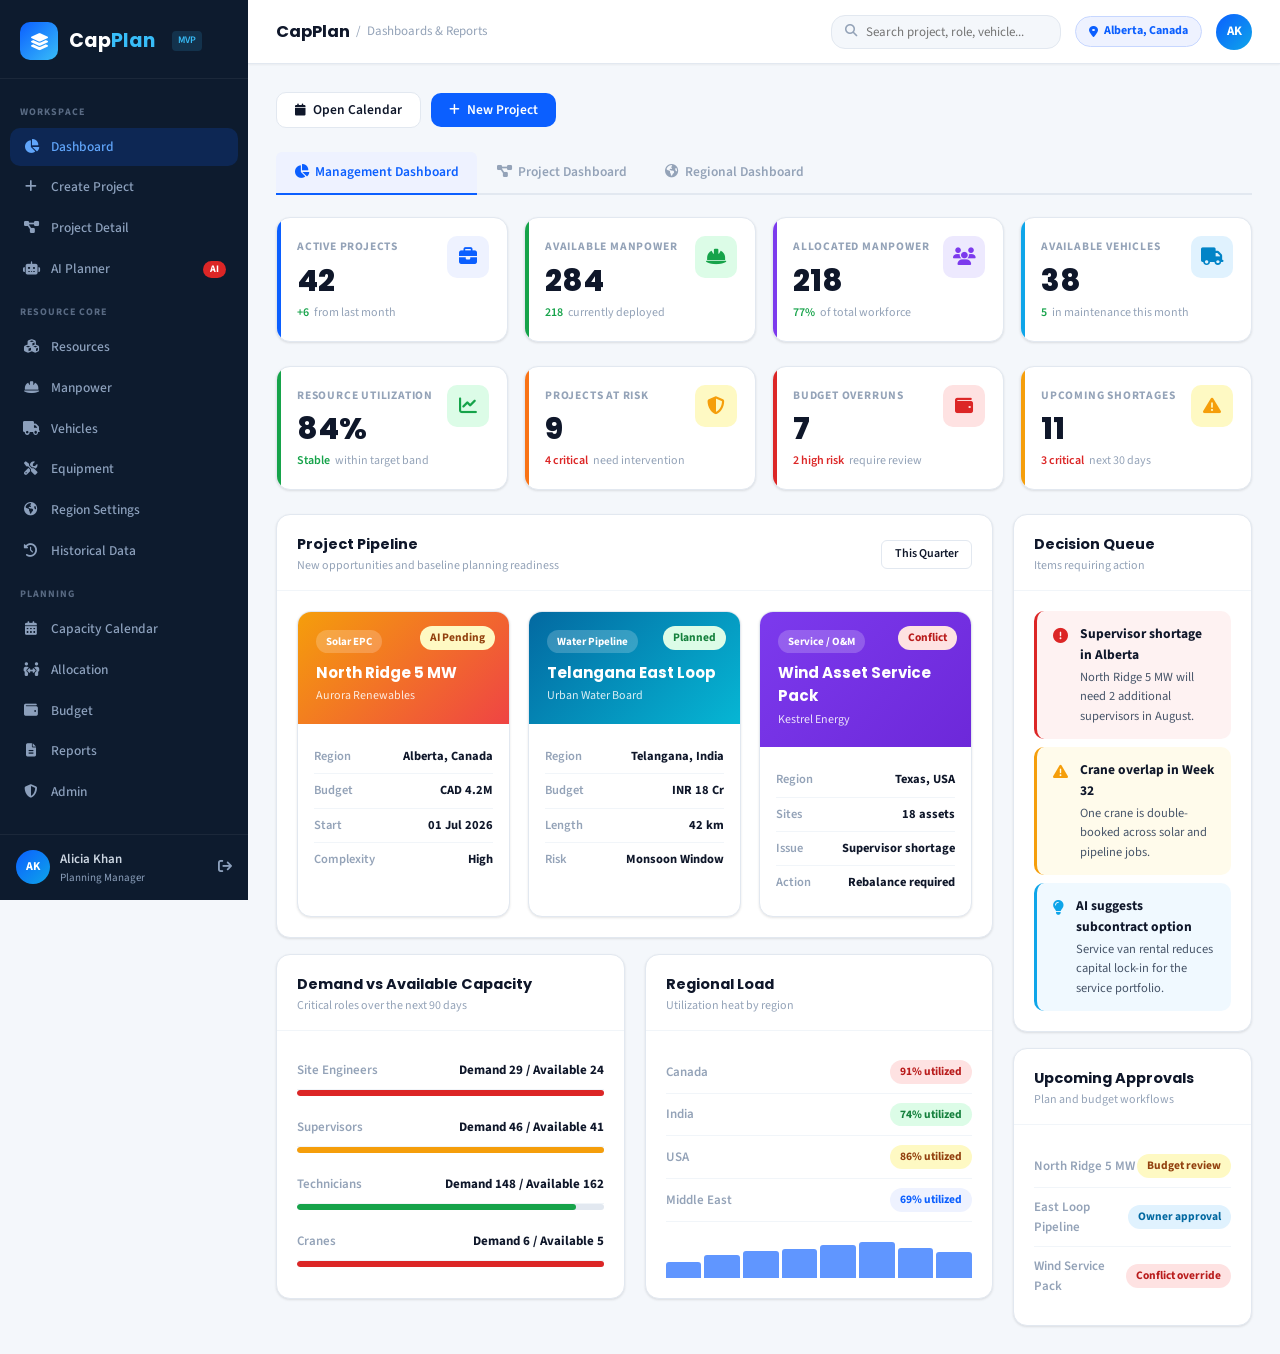
==== app.html @ 841868d7 "Initial commit" ====
<!doctype html>
<html lang="en">
  <head>
    <meta charset="UTF-8" />
    <meta name="viewport" content="width=device-width, initial-scale=1.0" />
    <title>CapPlan Workspace</title>
    <link rel="stylesheet" href="css/styles.css" />
    <link
      rel="stylesheet"
      href="https://cdnjs.cloudflare.com/ajax/libs/font-awesome/6.5.0/css/all.min.css"
    />
  </head>
  <body>
    <div class="app-layout">
      <aside class="sidebar">
        <div class="sidebar-logo">
          <div class="logo-icon"><i class="fa-solid fa-layer-group"></i></div>
          <div>
            <div class="logo-text">Cap<span>Plan</span></div>
          </div>
          <span class="version">MVP</span>
        </div>

        <nav class="sidebar-nav">
          <div class="nav-section-label">Workspace</div>
          <div
            class="nav-item active"
            data-screen="dashboard"
            data-title="CapPlan"
            data-subtitle="Dashboards &amp; Reports"
          >
            <span class="nav-icon"><i class="fa-solid fa-chart-pie"></i></span>
            <span class="nav-label">Dashboard</span>
          </div>
          <div
            class="nav-item"
            data-screen="create-project"
            data-title="Create New Project"
            data-subtitle="Capture scope, region, budget and constraints"
          >
            <span class="nav-icon"><i class="fa-solid fa-plus"></i></span>
            <span class="nav-label">Create Project</span>
          </div>
          <div
            class="nav-item"
            data-screen="project-detail"
            data-title="Project Detail"
            data-subtitle="Plan baseline, phases and project assumptions"
          >
            <span class="nav-icon"
              ><i class="fa-solid fa-diagram-project"></i
            ></span>
            <span class="nav-label">Project Detail</span>
          </div>
          <div
            class="nav-item"
            data-screen="ai-planner"
            data-title="AI Recommendation"
            data-subtitle="Explainable resource recommendation engine"
          >
            <span class="nav-icon"><i class="fa-solid fa-robot"></i></span>
            <span class="nav-label">AI Planner</span>
            <span class="nav-badge">AI</span>
          </div>

          <div class="nav-section-label">Resource Core</div>
          <div
            class="nav-item"
            data-screen="resources"
            data-title="Resource Master"
            data-subtitle="Unified manpower, vehicle and equipment registry"
          >
            <span class="nav-icon"><i class="fa-solid fa-cubes"></i></span>
            <span class="nav-label">Resources</span>
          </div>
          <div
            class="nav-item"
            data-screen="manpower"
            data-title="Manpower Master"
            data-subtitle="Workforce and skill capacity"
          >
            <span class="nav-icon"
              ><i class="fa-solid fa-helmet-safety"></i
            ></span>
            <span class="nav-label">Manpower</span>
          </div>
          <div
            class="nav-item"
            data-screen="vehicles"
            data-title="Vehicle Master"
            data-subtitle="Fleet availability and utilization"
          >
            <span class="nav-icon"><i class="fa-solid fa-truck"></i></span>
            <span class="nav-label">Vehicles</span>
          </div>
          <div
            class="nav-item"
            data-screen="equipment"
            data-title="Equipment Master"
            data-subtitle="Equipment readiness and cost planning"
          >
            <span class="nav-icon"
              ><i class="fa-solid fa-screwdriver-wrench"></i
            ></span>
            <span class="nav-label">Equipment</span>
          </div>
          <div
            class="nav-item"
            data-screen="regions"
            data-title="Region Settings"
            data-subtitle="Country and region productivity rules"
          >
            <span class="nav-icon"
              ><i class="fa-solid fa-earth-americas"></i
            ></span>
            <span class="nav-label">Region Settings</span>
          </div>
          <div
            class="nav-item"
            data-screen="historical"
            data-title="Historical Learning"
            data-subtitle="Import previous project outcomes"
          >
            <span class="nav-icon"
              ><i class="fa-solid fa-clock-rotate-left"></i
            ></span>
            <span class="nav-label">Historical Data</span>
          </div>

          <div class="nav-section-label">Planning</div>
          <div
            class="nav-item"
            data-screen="calendar"
            data-title="Capacity Calendar"
            data-subtitle="6-month allocation and shortage view"
          >
            <span class="nav-icon"
              ><i class="fa-solid fa-calendar-days"></i
            ></span>
            <span class="nav-label">Capacity Calendar</span>
          </div>
          <div
            class="nav-item"
            data-screen="allocation"
            data-title="Resource Allocation"
            data-subtitle="Resolve conflicts and assign actual resources"
          >
            <span class="nav-icon"
              ><i class="fa-solid fa-people-arrows-left-right"></i
            ></span>
            <span class="nav-label">Allocation</span>
          </div>
          <div
            class="nav-item"
            data-screen="budget"
            data-title="Budget Planning"
            data-subtitle="Cost structure and variance analysis"
          >
            <span class="nav-icon"><i class="fa-solid fa-wallet"></i></span>
            <span class="nav-label">Budget</span>
          </div>
          <div
            class="nav-item"
            data-screen="reports"
            data-title="Reports"
            data-subtitle="Exports for management and project teams"
          >
            <span class="nav-icon"><i class="fa-solid fa-file-lines"></i></span>
            <span class="nav-label">Reports</span>
          </div>
          <div
            class="nav-item"
            data-screen="admin"
            data-title="Admin Settings"
            data-subtitle="Roles, permissions and workflow policy"
          >
            <span class="nav-icon"
              ><i class="fa-solid fa-shield-halved"></i
            ></span>
            <span class="nav-label">Admin</span>
          </div>
        </nav>

        <div class="sidebar-user">
          <div class="su-avatar">AK</div>
          <div>
            <div class="su-name">Alicia Khan</div>
            <div class="su-role">Planning Manager</div>
          </div>
          <a class="su-logout" href="index.html" title="Back to login"
            ><i class="fa-solid fa-arrow-right-from-bracket"></i
          ></a>
        </div>
      </aside>

      <main class="main-content">
        <header class="topbar">
          <div class="topbar-breadcrumb">
            <span class="page-title" id="page-title">CapPlan</span>
            <span class="breadcrumb-sep" id="breadcrumb-sep">/</span>
            <span class="breadcrumb-sub" id="page-subtitle"
              >Dashboards &amp; Reports</span
            >
          </div>
          <div class="topbar-search">
            <i class="fa-solid fa-magnifying-glass"></i>
            <input type="text" placeholder="Search project, role, vehicle..." />
          </div>
          <div class="region-pill">
            <i class="fa-solid fa-location-dot"></i> Alberta, Canada
          </div>
          <div class="topbar-actions">
            <div class="topbar-avatar">AK</div>
          </div>
        </header>

        <div class="page-content">
          <section class="screen active" id="dashboard">
            <div class="page-header" style="padding-bottom: 0">
              <div class="page-header-actions">
                <button class="btn btn-outline" data-goto="calendar">
                  <i class="fa-solid fa-calendar"></i> Open Calendar
                </button>
                <button class="btn btn-primary" data-goto="create-project">
                  <i class="fa-solid fa-plus"></i> New Project
                </button>
              </div>
            </div>

            <div data-tab-group="dash">
              <div class="tabs">
                <div class="tab active" data-tab="mgmt">
                  <i class="fa-solid fa-chart-pie" style="margin-right: 6px"></i
                  >Management Dashboard
                </div>
                <div class="tab" data-tab="project">
                  <i
                    class="fa-solid fa-diagram-project"
                    style="margin-right: 6px"
                  ></i
                  >Project Dashboard
                </div>
                <div class="tab" data-tab="regional">
                  <i
                    class="fa-solid fa-earth-americas"
                    style="margin-right: 6px"
                  ></i
                  >Regional Dashboard
                </div>
              </div>

              <!-- ===== TAB: MANAGEMENT DASHBOARD ===== -->
              <div class="tab-panel active" id="dash-mgmt">
                <!-- Row 1: 4 KPIs -->
                <div
                  class="kpi-grid"
                  style="grid-template-columns: repeat(4, 1fr)"
                >
                  <div class="kpi-card">
                    <div
                      class="kpi-accent"
                      style="background: var(--primary)"
                    ></div>
                    <div class="kpi-label">Active Projects</div>
                    <div class="kpi-value">42</div>
                    <div class="kpi-sub">
                      <span class="trend-up">+6</span> from last month
                    </div>
                    <div class="kpi-icon blue">
                      <i class="fa-solid fa-briefcase"></i>
                    </div>
                  </div>
                  <div class="kpi-card">
                    <div
                      class="kpi-accent"
                      style="background: var(--success)"
                    ></div>
                    <div class="kpi-label">Available Manpower</div>
                    <div class="kpi-value">284</div>
                    <div class="kpi-sub">
                      <span class="trend-up">218</span> currently deployed
                    </div>
                    <div class="kpi-icon green">
                      <i class="fa-solid fa-helmet-safety"></i>
                    </div>
                  </div>
                  <div class="kpi-card">
                    <div
                      class="kpi-accent"
                      style="background: var(--purple)"
                    ></div>
                    <div class="kpi-label">Allocated Manpower</div>
                    <div class="kpi-value">218</div>
                    <div class="kpi-sub">
                      <span class="trend-up">77%</span> of total workforce
                    </div>
                    <div class="kpi-icon" style="background: #ede9fe">
                      <i
                        class="fa-solid fa-users"
                        style="color: var(--purple)"
                      ></i>
                    </div>
                  </div>
                  <div class="kpi-card">
                    <div class="kpi-accent" style="background: #0ea5e9"></div>
                    <div class="kpi-label">Available Vehicles</div>
                    <div class="kpi-value">38</div>
                    <div class="kpi-sub">
                      <span class="trend-up">5</span> in maintenance this month
                    </div>
                    <div class="kpi-icon" style="background: #e0f2fe">
                      <i class="fa-solid fa-truck" style="color: #0284c7"></i>
                    </div>
                  </div>
                </div>
                <!-- Row 2: 4 KPIs -->
                <div
                  class="kpi-grid"
                  style="
                    grid-template-columns: repeat(4, 1fr);
                    margin-top: 14px;
                  "
                >
                  <div class="kpi-card">
                    <div
                      class="kpi-accent"
                      style="background: var(--success)"
                    ></div>
                    <div class="kpi-label">Resource Utilization</div>
                    <div class="kpi-value">84%</div>
                    <div class="kpi-sub">
                      <span class="trend-up">Stable</span> within target band
                    </div>
                    <div class="kpi-icon green">
                      <i class="fa-solid fa-chart-line"></i>
                    </div>
                  </div>
                  <div class="kpi-card">
                    <div class="kpi-accent" style="background: #f97316"></div>
                    <div class="kpi-label">Projects at Risk</div>
                    <div class="kpi-value">9</div>
                    <div class="kpi-sub">
                      <span class="trend-down">4 critical</span> need
                      intervention
                    </div>
                    <div class="kpi-icon orange">
                      <i class="fa-solid fa-shield-halved"></i>
                    </div>
                  </div>
                  <div class="kpi-card">
                    <div
                      class="kpi-accent"
                      style="background: var(--danger)"
                    ></div>
                    <div class="kpi-label">Budget Overruns</div>
                    <div class="kpi-value">7</div>
                    <div class="kpi-sub">
                      <span class="trend-down">2 high risk</span> require review
                    </div>
                    <div class="kpi-icon red">
                      <i class="fa-solid fa-wallet"></i>
                    </div>
                  </div>
                  <div class="kpi-card">
                    <div
                      class="kpi-accent"
                      style="background: var(--warning)"
                    ></div>
                    <div class="kpi-label">Upcoming Shortages</div>
                    <div class="kpi-value">11</div>
                    <div class="kpi-sub">
                      <span class="trend-down">3 critical</span> next 30 days
                    </div>
                    <div class="kpi-icon orange">
                      <i class="fa-solid fa-triangle-exclamation"></i>
                    </div>
                  </div>
                </div>

                <div class="grid-3-1">
                  <div class="flex flex-col gap-16">
                    <div class="card">
                      <div class="card-header">
                        <div>
                          <div class="card-title">Project Pipeline</div>
                          <div class="card-subtitle">
                            New opportunities and baseline planning readiness
                          </div>
                        </div>
                        <button class="btn btn-sm btn-outline">
                          This Quarter
                        </button>
                      </div>
                      <div class="card-body">
                        <div class="project-grid">
                          <div class="project-card" data-goto="project-detail">
                            <div class="pc-header solar">
                              <span class="pc-type-badge">Solar EPC</span>
                              <span class="pc-status badge badge-warning"
                                >AI Pending</span
                              >
                              <h3>North Ridge 5 MW</h3>
                              <div class="pc-client">Aurora Renewables</div>
                            </div>
                            <div class="pc-body">
                              <div class="pc-meta-row">
                                <span class="label">Region</span
                                ><span class="value">Alberta, Canada</span>
                              </div>
                              <div class="pc-meta-row">
                                <span class="label">Budget</span
                                ><span class="value">CAD 4.2M</span>
                              </div>
                              <div class="pc-meta-row">
                                <span class="label">Start</span
                                ><span class="value">01 Jul 2026</span>
                              </div>
                              <div class="pc-meta-row">
                                <span class="label">Complexity</span
                                ><span class="value">High</span>
                              </div>
                            </div>
                          </div>

                          <div class="project-card" data-goto="project-detail">
                            <div class="pc-header water">
                              <span class="pc-type-badge">Water Pipeline</span>
                              <span class="pc-status badge badge-success"
                                >Planned</span
                              >
                              <h3>Telangana East Loop</h3>
                              <div class="pc-client">Urban Water Board</div>
                            </div>
                            <div class="pc-body">
                              <div class="pc-meta-row">
                                <span class="label">Region</span
                                ><span class="value">Telangana, India</span>
                              </div>
                              <div class="pc-meta-row">
                                <span class="label">Budget</span
                                ><span class="value">INR 18 Cr</span>
                              </div>
                              <div class="pc-meta-row">
                                <span class="label">Length</span
                                ><span class="value">42 km</span>
                              </div>
                              <div class="pc-meta-row">
                                <span class="label">Risk</span
                                ><span class="value">Monsoon Window</span>
                              </div>
                            </div>
                          </div>

                          <div class="project-card" data-goto="project-detail">
                            <div class="pc-header maintenance">
                              <span class="pc-type-badge">Service / O&M</span>
                              <span class="pc-status badge badge-danger"
                                >Conflict</span
                              >
                              <h3>Wind Asset Service Pack</h3>
                              <div class="pc-client">Kestrel Energy</div>
                            </div>
                            <div class="pc-body">
                              <div class="pc-meta-row">
                                <span class="label">Region</span
                                ><span class="value">Texas, USA</span>
                              </div>
                              <div class="pc-meta-row">
                                <span class="label">Sites</span
                                ><span class="value">18 assets</span>
                              </div>
                              <div class="pc-meta-row">
                                <span class="label">Issue</span
                                ><span class="value">Supervisor shortage</span>
                              </div>
                              <div class="pc-meta-row">
                                <span class="label">Action</span
                                ><span class="value">Rebalance required</span>
                              </div>
                            </div>
                          </div>
                        </div>
                      </div>
                    </div>

                    <div class="grid-2">
                      <div class="card">
                        <div class="card-header">
                          <div>
                            <div class="card-title">
                              Demand vs Available Capacity
                            </div>
                            <div class="card-subtitle">
                              Critical roles over the next 90 days
                            </div>
                          </div>
                        </div>
                        <div class="card-body">
                          <div class="stat-row">
                            <span class="s-label">Site Engineers</span
                            ><span class="s-val">Demand 29 / Available 24</span>
                          </div>
                          <div class="progress-bar">
                            <div
                              class="progress-fill red"
                              style="width: 121%"
                            ></div>
                          </div>
                          <div class="stat-row mt-12">
                            <span class="s-label">Supervisors</span
                            ><span class="s-val">Demand 46 / Available 41</span>
                          </div>
                          <div class="progress-bar">
                            <div
                              class="progress-fill orange"
                              style="width: 112%"
                            ></div>
                          </div>
                          <div class="stat-row mt-12">
                            <span class="s-label">Technicians</span
                            ><span class="s-val"
                              >Demand 148 / Available 162</span
                            >
                          </div>
                          <div class="progress-bar">
                            <div
                              class="progress-fill green"
                              style="width: 91%"
                            ></div>
                          </div>
                          <div class="stat-row mt-12">
                            <span class="s-label">Cranes</span
                            ><span class="s-val">Demand 6 / Available 5</span>
                          </div>
                          <div class="progress-bar">
                            <div
                              class="progress-fill red"
                              style="width: 120%"
                            ></div>
                          </div>
                        </div>
                      </div>

                      <div class="card">
                        <div class="card-header">
                          <div>
                            <div class="card-title">Regional Load</div>
                            <div class="card-subtitle">
                              Utilization heat by region
                            </div>
                          </div>
                        </div>
                        <div class="card-body">
                          <div class="stat-row">
                            <span class="s-label">Canada</span
                            ><span class="badge badge-danger"
                              >91% utilized</span
                            >
                          </div>
                          <div class="stat-row">
                            <span class="s-label">India</span
                            ><span class="badge badge-success"
                              >74% utilized</span
                            >
                          </div>
                          <div class="stat-row">
                            <span class="s-label">USA</span
                            ><span class="badge badge-warning"
                              >86% utilized</span
                            >
                          </div>
                          <div class="stat-row">
                            <span class="s-label">Middle East</span
                            ><span class="badge badge-primary"
                              >69% utilized</span
                            >
                          </div>
                          <div class="mt-16">
                            <div class="mini-bar-chart">
                              <div class="mini-bar" style="height: 40%"></div>
                              <div class="mini-bar" style="height: 58%"></div>
                              <div class="mini-bar" style="height: 68%"></div>
                              <div class="mini-bar" style="height: 72%"></div>
                              <div class="mini-bar" style="height: 83%"></div>
                              <div class="mini-bar" style="height: 91%"></div>
                              <div class="mini-bar" style="height: 76%"></div>
                              <div class="mini-bar" style="height: 66%"></div>
                            </div>
                          </div>
                        </div>
                      </div>
                    </div>
                  </div>

                  <div class="flex flex-col gap-16">
                    <div class="card">
                      <div class="card-header">
                        <div>
                          <div class="card-title">Decision Queue</div>
                          <div class="card-subtitle">
                            Items requiring action
                          </div>
                        </div>
                      </div>
                      <div class="card-body alert-list">
                        <div class="alert alert-danger">
                          <div class="alert-icon">
                            <i class="fa-solid fa-circle-exclamation"></i>
                          </div>
                          <div class="alert-content">
                            <strong>Supervisor shortage in Alberta</strong>
                            <p>
                              North Ridge 5 MW will need 2 additional
                              supervisors in August.
                            </p>
                          </div>
                        </div>
                        <div class="alert alert-warning">
                          <div class="alert-icon">
                            <i class="fa-solid fa-triangle-exclamation"></i>
                          </div>
                          <div class="alert-content">
                            <strong>Crane overlap in Week 32</strong>
                            <p>
                              One crane is double-booked across solar and
                              pipeline jobs.
                            </p>
                          </div>
                        </div>
                        <div class="alert alert-info">
                          <div class="alert-icon">
                            <i class="fa-solid fa-lightbulb"></i>
                          </div>
                          <div class="alert-content">
                            <strong>AI suggests subcontract option</strong>
                            <p>
                              Service van rental reduces capital lock-in for the
                              service portfolio.
                            </p>
                          </div>
                        </div>
                      </div>
                    </div>

                    <div class="card">
                      <div class="card-header">
                        <div>
                          <div class="card-title">Upcoming Approvals</div>
                          <div class="card-subtitle">
                            Plan and budget workflows
                          </div>
                        </div>
                      </div>
                      <div class="card-body">
                        <div class="stat-row">
                          <span class="s-label">North Ridge 5 MW</span
                          ><span class="badge badge-warning"
                            >Budget review</span
                          >
                        </div>
                        <div class="stat-row">
                          <span class="s-label">East Loop Pipeline</span
                          ><span class="badge badge-info">Owner approval</span>
                        </div>
                        <div class="stat-row">
                          <span class="s-label">Wind Service Pack</span
                          ><span class="badge badge-danger"
                            >Conflict override</span
                          >
                        </div>
                      </div>
                    </div>
                  </div>
                </div>
              </div>
              <!-- end tab-panel mgmt -->

              <!-- ===== TAB: PROJECT DASHBOARD ===== -->
              <div class="tab-panel" id="dash-project">
                <div
                  style="
                    display: flex;
                    gap: 10px;
                    margin-bottom: 16px;
                    align-items: center;
                    flex-wrap: wrap;
                  "
                >
                  <span
                    style="
                      font-size: 13px;
                      font-weight: 600;
                      color: var(--text-secondary);
                    "
                    >Project:</span
                  >
                  <select
                    class="form-control"
                    style="width: 240px; font-size: 13px"
                  >
                    <option selected>
                      North Ridge 5MW — Aurora Renewables
                    </option>
                    <option>Telangana East Loop — Urban Water Board</option>
                    <option>Wind Service Pack — Kestrel Energy</option>
                    <option>Solar Grid TX — Solaris Corp</option>
                  </select>
                  <span class="badge badge-warning" style="margin-left: 4px"
                    >AI Pending</span
                  >
                  <button
                    class="btn btn-outline"
                    style="font-size: 12px; margin-left: auto"
                    data-goto="ai-planner"
                  >
                    <i class="fa-solid fa-robot"></i> Run AI Plan
                  </button>
                  <button
                    class="btn btn-primary"
                    style="font-size: 12px"
                    data-goto="allocation"
                  >
                    <i class="fa-solid fa-people-arrows-left-right"></i> Open
                    Allocation
                  </button>
                </div>

                <!-- Project KPIs -->
                <div
                  class="kpi-grid"
                  style="
                    grid-template-columns: repeat(4, 1fr);
                    margin-bottom: 16px;
                  "
                >
                  <div class="kpi-card">
                    <div
                      class="kpi-accent"
                      style="background: var(--primary)"
                    ></div>
                    <div class="kpi-label">Project Budget</div>
                    <div class="kpi-value">CAD 4.2M</div>
                    <div class="kpi-sub">
                      <span class="trend-up">Approved</span> baseline
                    </div>
                    <div class="kpi-icon blue">
                      <i class="fa-solid fa-coins"></i>
                    </div>
                  </div>
                  <div class="kpi-card">
                    <div
                      class="kpi-accent"
                      style="background: var(--warning)"
                    ></div>
                    <div class="kpi-label">Est. Resource Cost</div>
                    <div class="kpi-value">CAD 1.48M</div>
                    <div class="kpi-sub">
                      <span class="trend-down">35%</span> of budget used
                    </div>
                    <div class="kpi-icon orange">
                      <i class="fa-solid fa-chart-bar"></i>
                    </div>
                  </div>
                  <div class="kpi-card">
                    <div
                      class="kpi-accent"
                      style="background: var(--success)"
                    ></div>
                    <div class="kpi-label">Timeline Progress</div>
                    <div class="kpi-value">0%</div>
                    <div class="kpi-sub">
                      Start: <span class="trend-up">Jul 1, 2026</span>
                    </div>
                    <div class="kpi-icon green">
                      <i class="fa-solid fa-calendar-check"></i>
                    </div>
                  </div>
                  <div class="kpi-card">
                    <div
                      class="kpi-accent"
                      style="background: var(--danger)"
                    ></div>
                    <div class="kpi-label">Active Risks</div>
                    <div class="kpi-value">6</div>
                    <div class="kpi-sub">
                      <span class="trend-down">3 critical</span> unresolved
                    </div>
                    <div class="kpi-icon red">
                      <i class="fa-solid fa-shield-halved"></i>
                    </div>
                  </div>
                </div>

                <div class="grid-3-1">
                  <div class="flex flex-col gap-16">
                    <!-- Budget vs Estimated Cost -->
                    <div class="card">
                      <div class="card-header">
                        <div>
                          <div class="card-title">Budget vs Estimated Cost</div>
                          <div class="card-subtitle">
                            Breakdown by cost category
                          </div>
                        </div>
                      </div>
                      <div class="card-body">
                        <div class="table-wrapper" style="margin: 0">
                          <table>
                            <thead>
                              <tr>
                                <th>Category</th>
                                <th>Budgeted</th>
                                <th>Estimated</th>
                                <th>Variance</th>
                                <th>Status</th>
                              </tr>
                            </thead>
                            <tbody>
                              <tr>
                                <td>Manpower</td>
                                <td>CAD 1.20M</td>
                                <td>CAD 1.10M</td>
                                <td
                                  style="
                                    color: var(--success);
                                    font-weight: 700;
                                  "
                                >
                                  −CAD 0.10M
                                </td>
                                <td>
                                  <span class="badge badge-success">Under</span>
                                </td>
                              </tr>
                              <tr>
                                <td>Vehicles</td>
                                <td>CAD 0.30M</td>
                                <td>CAD 0.22M</td>
                                <td
                                  style="
                                    color: var(--success);
                                    font-weight: 700;
                                  "
                                >
                                  −CAD 0.08M
                                </td>
                                <td>
                                  <span class="badge badge-success">Under</span>
                                </td>
                              </tr>
                              <tr>
                                <td>Equipment</td>
                                <td>CAD 0.40M</td>
                                <td>CAD 0.16M</td>
                                <td
                                  style="
                                    color: var(--success);
                                    font-weight: 700;
                                  "
                                >
                                  −CAD 0.24M
                                </td>
                                <td>
                                  <span class="badge badge-success">Under</span>
                                </td>
                              </tr>
                              <tr style="background: #fffbeb">
                                <td>Subcontract</td>
                                <td>CAD 0.20M</td>
                                <td>CAD 0.28M</td>
                                <td
                                  style="
                                    color: var(--warning);
                                    font-weight: 700;
                                  "
                                >
                                  +CAD 0.08M
                                </td>
                                <td>
                                  <span class="badge badge-warning">Over</span>
                                </td>
                              </tr>
                              <tr>
                                <td><strong>Total</strong></td>
                                <td><strong>CAD 2.10M</strong></td>
                                <td><strong>CAD 1.76M</strong></td>
                                <td
                                  style="
                                    color: var(--success);
                                    font-weight: 700;
                                  "
                                >
                                  <strong>−CAD 0.34M</strong>
                                </td>
                                <td>
                                  <span class="badge badge-success"
                                    >On Track</span
                                  >
                                </td>
                              </tr>
                            </tbody>
                          </table>
                        </div>
                      </div>
                    </div>

                    <!-- Phase-wise Manpower -->
                    <div class="card">
                      <div class="card-header">
                        <div>
                          <div class="card-title">Phase-wise Manpower Plan</div>
                          <div class="card-subtitle">
                            Headcount required per project phase
                          </div>
                        </div>
                      </div>
                      <div class="card-body">
                        <div class="table-wrapper" style="margin: 0">
                          <table>
                            <thead>
                              <tr>
                                <th>Phase</th>
                                <th>Duration</th>
                                <th>Headcount</th>
                                <th>Key Roles</th>
                                <th>Status</th>
                              </tr>
                            </thead>
                            <tbody>
                              <tr>
                                <td><strong>Foundation</strong></td>
                                <td>Jul 2026</td>
                                <td>8</td>
                                <td>
                                  Engineers ×2, Technicians ×4, Safety ×1, SV ×1
                                </td>
                                <td>
                                  <span class="badge badge-warning"
                                    >Skill Gap</span
                                  >
                                </td>
                              </tr>
                              <tr>
                                <td><strong>Structure</strong></td>
                                <td>Aug–Sep 2026</td>
                                <td>14</td>
                                <td>
                                  Engineers ×2, Supervisor ×4, Technicians ×6,
                                  Crane ×2
                                </td>
                                <td>
                                  <span class="badge badge-warning"
                                    >Partial</span
                                  >
                                </td>
                              </tr>
                              <tr>
                                <td><strong>Electrical</strong></td>
                                <td>Sep–Nov 2026</td>
                                <td>12</td>
                                <td>
                                  Electrical Eng ×3, Technicians ×7, QA ×2
                                </td>
                                <td>
                                  <span class="badge badge-success">Ready</span>
                                </td>
                              </tr>
                              <tr>
                                <td><strong>Commissioning</strong></td>
                                <td>Oct–Dec 2026</td>
                                <td>10</td>
                                <td>
                                  Commissioning Eng ×2, Technicians ×6, Safety
                                  ×2
                                </td>
                                <td>
                                  <span class="badge badge-success">Ready</span>
                                </td>
                              </tr>
                            </tbody>
                          </table>
                        </div>
                      </div>
                    </div>
                  </div>

                  <div class="flex flex-col gap-16">
                    <!-- AI Recommendation Summary -->
                    <div class="card">
                      <div class="card-header">
                        <div>
                          <div class="card-title">
                            AI Recommendation Summary
                          </div>
                          <div class="card-subtitle">Confidence: 82%</div>
                        </div>
                        <button
                          class="btn btn-sm btn-outline"
                          data-goto="ai-planner"
                        >
                          View Full
                        </button>
                      </div>
                      <div class="card-body">
                        <div
                          style="
                            display: flex;
                            flex-direction: column;
                            gap: 10px;
                            font-size: 13px;
                          "
                        >
                          <div
                            style="
                              display: flex;
                              gap: 8px;
                              align-items: flex-start;
                            "
                          >
                            <i
                              class="fa-solid fa-circle-check"
                              style="
                                color: var(--success);
                                margin-top: 2px;
                                flex-shrink: 0;
                              "
                            ></i
                            ><span
                              >Balanced scenario: 18 resources, 6 months, CAD
                              1.76M estimated</span
                            >
                          </div>
                          <div
                            style="
                              display: flex;
                              gap: 8px;
                              align-items: flex-start;
                            "
                          >
                            <i
                              class="fa-solid fa-triangle-exclamation"
                              style="
                                color: var(--warning);
                                margin-top: 2px;
                                flex-shrink: 0;
                              "
                            ></i
                            ><span
                              >Add 1 OSHA-certified Safety Officer before
                              Foundation phase starts</span
                            >
                          </div>
                          <div
                            style="
                              display: flex;
                              gap: 8px;
                              align-items: flex-start;
                            "
                          >
                            <i
                              class="fa-solid fa-triangle-exclamation"
                              style="
                                color: var(--warning);
                                margin-top: 2px;
                                flex-shrink: 0;
                              "
                            ></i
                            ><span
                              >Resolve supervisor overallocation in Aug (Pierre
                              Laval)</span
                            >
                          </div>
                          <div
                            style="
                              display: flex;
                              gap: 8px;
                              align-items: flex-start;
                            "
                          >
                            <i
                              class="fa-solid fa-lightbulb"
                              style="
                                color: var(--primary);
                                margin-top: 2px;
                                flex-shrink: 0;
                              "
                            ></i
                            ><span
                              >Consider renting crane for Aug 10–18 to avoid
                              CR-009 conflict</span
                            >
                          </div>
                          <div
                            style="
                              display: flex;
                              gap: 8px;
                              align-items: flex-start;
                            "
                          >
                            <i
                              class="fa-solid fa-lightbulb"
                              style="
                                color: var(--primary);
                                margin-top: 2px;
                                flex-shrink: 0;
                              "
                            ></i
                            ><span
                              >Timeline extension to Jan 31 improves completion
                              probability from 68% → 91%</span
                            >
                          </div>
                        </div>
                      </div>
                    </div>

                    <!-- Risks & Alerts -->
                    <div class="card">
                      <div class="card-header">
                        <div>
                          <div class="card-title">Risks &amp; Alerts</div>
                          <div class="card-subtitle">6 open issues</div>
                        </div>
                      </div>
                      <div class="card-body alert-list">
                        <div class="alert alert-danger">
                          <div class="alert-icon">
                            <i class="fa-solid fa-user-slash"></i>
                          </div>
                          <div class="alert-content">
                            <strong>Supervisor double-booked</strong>
                            <p>
                              Pierre Laval assigned to 2 projects Jul–Oct (110%
                              utilization).
                            </p>
                          </div>
                        </div>
                        <div class="alert alert-danger">
                          <div class="alert-icon">
                            <i class="fa-solid fa-truck"></i>
                          </div>
                          <div class="alert-content">
                            <strong>Crane unavailable Aug 10–18</strong>
                            <p>
                              CR-009 committed to Wind Service Pack during
                              overlap window.
                            </p>
                          </div>
                        </div>
                        <div class="alert alert-warning">
                          <div class="alert-icon">
                            <i class="fa-solid fa-graduation-cap"></i>
                          </div>
                          <div class="alert-content">
                            <strong>OSHA cert gap</strong>
                            <p>
                              No Safety Officer with OSHA certification
                              available in Alberta.
                            </p>
                          </div>
                        </div>
                        <div class="alert alert-warning">
                          <div class="alert-icon">
                            <i class="fa-solid fa-calendar-xmark"></i>
                          </div>
                          <div class="alert-content">
                            <strong>Timeline at risk</strong>
                            <p>
                              68% on-time probability. Foundation phase most
                              exposed.
                            </p>
                          </div>
                        </div>
                      </div>
                    </div>
                  </div>
                </div>
              </div>
              <!-- end tab-panel project -->

              <!-- ===== TAB: REGIONAL DASHBOARD ===== -->
              <div class="tab-panel" id="dash-regional">
                <!-- Regional KPIs -->
                <div
                  class="kpi-grid"
                  style="
                    grid-template-columns: repeat(4, 1fr);
                    margin-bottom: 16px;
                  "
                >
                  <div class="kpi-card">
                    <div
                      class="kpi-accent"
                      style="background: var(--primary)"
                    ></div>
                    <div class="kpi-label">Active Regions</div>
                    <div class="kpi-value">7</div>
                    <div class="kpi-sub">
                      <span class="trend-up">3</span> high-utilization
                    </div>
                    <div class="kpi-icon blue">
                      <i class="fa-solid fa-earth-americas"></i>
                    </div>
                  </div>
                  <div class="kpi-card">
                    <div
                      class="kpi-accent"
                      style="background: var(--danger)"
                    ></div>
                    <div class="kpi-label">Regions with Shortage</div>
                    <div class="kpi-value">3</div>
                    <div class="kpi-sub">
                      <span class="trend-down">Canada, USA, ME</span>
                    </div>
                    <div class="kpi-icon red">
                      <i class="fa-solid fa-triangle-exclamation"></i>
                    </div>
                  </div>
                  <div class="kpi-card">
                    <div
                      class="kpi-accent"
                      style="background: var(--success)"
                    ></div>
                    <div class="kpi-label">Avg Regional Utilization</div>
                    <div class="kpi-value">81%</div>
                    <div class="kpi-sub">
                      <span class="trend-up">Stable</span> this quarter
                    </div>
                    <div class="kpi-icon green">
                      <i class="fa-solid fa-chart-line"></i>
                    </div>
                  </div>
                  <div class="kpi-card">
                    <div
                      class="kpi-accent"
                      style="background: var(--warning)"
                    ></div>
                    <div class="kpi-label">Total Regional Budget</div>
                    <div class="kpi-value">$42.6M</div>
                    <div class="kpi-sub">
                      <span class="trend-up">78%</span> allocated
                    </div>
                    <div class="kpi-icon orange">
                      <i class="fa-solid fa-wallet"></i>
                    </div>
                  </div>
                </div>

                <!-- Regional Detail Table -->
                <div class="card" style="margin-bottom: 16px">
                  <div class="card-header">
                    <div>
                      <div class="card-title">
                        Region-wise Project &amp; Resource Summary
                      </div>
                      <div class="card-subtitle">
                        Manpower demand, shortage, utilization, and cost by
                        region
                      </div>
                    </div>
                    <button class="btn btn-sm btn-outline">
                      <i class="fa-solid fa-download"></i> Export
                    </button>
                  </div>
                  <div class="card-body">
                    <div class="table-wrapper" style="margin: 0">
                      <table>
                        <thead>
                          <tr>
                            <th>Region</th>
                            <th>Active Projects</th>
                            <th>Manpower Demand</th>
                            <th>Available</th>
                            <th>Shortage</th>
                            <th>Utilization</th>
                            <th>Resource Cost</th>
                            <th>Status</th>
                          </tr>
                        </thead>
                        <tbody>
                          <tr style="background: #fef2f2">
                            <td>
                              <strong>Canada</strong>
                              <div class="fs-12 text-muted">
                                Alberta · BC · Ontario
                              </div>
                            </td>
                            <td>8</td>
                            <td>94</td>
                            <td>82</td>
                            <td style="color: #dc2626; font-weight: 700">
                              −12
                              <i
                                class="fa-solid fa-triangle-exclamation"
                                style="font-size: 10px"
                              ></i>
                            </td>
                            <td>
                              <div
                                style="
                                  display: flex;
                                  align-items: center;
                                  gap: 6px;
                                "
                              >
                                <div
                                  style="
                                    background: #e2e8f0;
                                    border-radius: 4px;
                                    height: 6px;
                                    width: 60px;
                                  "
                                >
                                  <div
                                    style="
                                      width: 91%;
                                      height: 100%;
                                      background: #dc2626;
                                      border-radius: 4px;
                                    "
                                  ></div>
                                </div>
                                <span
                                  style="
                                    font-size: 12px;
                                    color: #dc2626;
                                    font-weight: 700;
                                  "
                                  >91%</span
                                >
                              </div>
                            </td>
                            <td>CAD 8.4M</td>
                            <td>
                              <span class="badge badge-danger">Shortage</span>
                            </td>
                          </tr>
                          <tr>
                            <td>
                              <strong>India</strong>
                              <div class="fs-12 text-muted">
                                Telangana · Maharashtra
                              </div>
                            </td>
                            <td>12</td>
                            <td>118</td>
                            <td>142</td>
                            <td style="color: #16a34a; font-weight: 700">
                              +24 surplus
                            </td>
                            <td>
                              <div
                                style="
                                  display: flex;
                                  align-items: center;
                                  gap: 6px;
                                "
                              >
                                <div
                                  style="
                                    background: #e2e8f0;
                                    border-radius: 4px;
                                    height: 6px;
                                    width: 60px;
                                  "
                                >
                                  <div
                                    style="
                                      width: 74%;
                                      height: 100%;
                                      background: #16a34a;
                                      border-radius: 4px;
                                    "
                                  ></div>
                                </div>
                                <span
                                  style="
                                    font-size: 12px;
                                    color: #16a34a;
                                    font-weight: 700;
                                  "
                                  >74%</span
                                >
                              </div>
                            </td>
                            <td>INR 24 Cr</td>
                            <td>
                              <span class="badge badge-success">Healthy</span>
                            </td>
                          </tr>
                          <tr style="background: #fffbeb">
                            <td>
                              <strong>USA</strong>
                              <div class="fs-12 text-muted">
                                Texas · California
                              </div>
                            </td>
                            <td>7</td>
                            <td>76</td>
                            <td>72</td>
                            <td style="color: #d97706; font-weight: 700">
                              −4
                              <i
                                class="fa-solid fa-triangle-exclamation"
                                style="font-size: 10px"
                              ></i>
                            </td>
                            <td>
                              <div
                                style="
                                  display: flex;
                                  align-items: center;
                                  gap: 6px;
                                "
                              >
                                <div
                                  style="
                                    background: #e2e8f0;
                                    border-radius: 4px;
                                    height: 6px;
                                    width: 60px;
                                  "
                                >
                                  <div
                                    style="
                                      width: 86%;
                                      height: 100%;
                                      background: #f59e0b;
                                      border-radius: 4px;
                                    "
                                  ></div>
                                </div>
                                <span
                                  style="
                                    font-size: 12px;
                                    color: #d97706;
                                    font-weight: 700;
                                  "
                                  >86%</span
                                >
                              </div>
                            </td>
                            <td>USD 6.8M</td>
                            <td>
                              <span class="badge badge-warning">Tight</span>
                            </td>
                          </tr>
                          <tr>
                            <td>
                              <strong>Middle East</strong>
                              <div class="fs-12 text-muted">
                                UAE · Saudi Arabia
                              </div>
                            </td>
                            <td>5</td>
                            <td>52</td>
                            <td>64</td>
                            <td style="color: #16a34a; font-weight: 700">
                              +12 surplus
                            </td>
                            <td>
                              <div
                                style="
                                  display: flex;
                                  align-items: center;
                                  gap: 6px;
                                "
                              >
                                <div
                                  style="
                                    background: #e2e8f0;
                                    border-radius: 4px;
                                    height: 6px;
                                    width: 60px;
                                  "
                                >
                                  <div
                                    style="
                                      width: 69%;
                                      height: 100%;
                                      background: #0b5fff;
                                      border-radius: 4px;
                                    "
                                  ></div>
                                </div>
                                <span
                                  style="
                                    font-size: 12px;
                                    color: var(--primary);
                                    font-weight: 700;
                                  "
                                  >69%</span
                                >
                              </div>
                            </td>
                            <td>USD 4.1M</td>
                            <td>
                              <span class="badge badge-success">Healthy</span>
                            </td>
                          </tr>
                          <tr>
                            <td>
                              <strong>Europe</strong>
                              <div class="fs-12 text-muted">UK · Germany</div>
                            </td>
                            <td>4</td>
                            <td>38</td>
                            <td>44</td>
                            <td style="color: #16a34a; font-weight: 700">
                              +6 surplus
                            </td>
                            <td>
                              <div
                                style="
                                  display: flex;
                                  align-items: center;
                                  gap: 6px;
                                "
                              >
                                <div
                                  style="
                                    background: #e2e8f0;
                                    border-radius: 4px;
                                    height: 6px;
                                    width: 60px;
                                  "
                                >
                                  <div
                                    style="
                                      width: 71%;
                                      height: 100%;
                                      background: #16a34a;
                                      border-radius: 4px;
                                    "
                                  ></div>
                                </div>
                                <span
                                  style="
                                    font-size: 12px;
                                    color: #16a34a;
                                    font-weight: 700;
                                  "
                                  >71%</span
                                >
                              </div>
                            </td>
                            <td>EUR 3.6M</td>
                            <td>
                              <span class="badge badge-success">Healthy</span>
                            </td>
                          </tr>
                          <tr style="background: #fef2f2">
                            <td>
                              <strong>Africa</strong>
                              <div class="fs-12 text-muted">
                                South Africa · Kenya
                              </div>
                            </td>
                            <td>3</td>
                            <td>28</td>
                            <td>22</td>
                            <td style="color: #dc2626; font-weight: 700">
                              −6
                              <i
                                class="fa-solid fa-triangle-exclamation"
                                style="font-size: 10px"
                              ></i>
                            </td>
                            <td>
                              <div
                                style="
                                  display: flex;
                                  align-items: center;
                                  gap: 6px;
                                "
                              >
                                <div
                                  style="
                                    background: #e2e8f0;
                                    border-radius: 4px;
                                    height: 6px;
                                    width: 60px;
                                  "
                                >
                                  <div
                                    style="
                                      width: 94%;
                                      height: 100%;
                                      background: #dc2626;
                                      border-radius: 4px;
                                    "
                                  ></div>
                                </div>
                                <span
                                  style="
                                    font-size: 12px;
                                    color: #dc2626;
                                    font-weight: 700;
                                  "
                                  >94%</span
                                >
                              </div>
                            </td>
                            <td>USD 2.3M</td>
                            <td>
                              <span class="badge badge-danger">Shortage</span>
                            </td>
                          </tr>
                          <tr>
                            <td>
                              <strong>Australia</strong>
                              <div class="fs-12 text-muted">
                                Queensland · NSW
                              </div>
                            </td>
                            <td>3</td>
                            <td>24</td>
                            <td>30</td>
                            <td style="color: #16a34a; font-weight: 700">
                              +6 surplus
                            </td>
                            <td>
                              <div
                                style="
                                  display: flex;
                                  align-items: center;
                                  gap: 6px;
                                "
                              >
                                <div
                                  style="
                                    background: #e2e8f0;
                                    border-radius: 4px;
                                    height: 6px;
                                    width: 60px;
                                  "
                                >
                                  <div
                                    style="
                                      width: 66%;
                                      height: 100%;
                                      background: #16a34a;
                                      border-radius: 4px;
                                    "
                                  ></div>
                                </div>
                                <span
                                  style="
                                    font-size: 12px;
                                    color: #16a34a;
                                    font-weight: 700;
                                  "
                                  >66%</span
                                >
                              </div>
                            </td>
                            <td>AUD 2.8M</td>
                            <td>
                              <span class="badge badge-success">Healthy</span>
                            </td>
                          </tr>
                        </tbody>
                      </table>
                    </div>
                  </div>
                </div>

                <!-- Cost Comparison Chart (visual) -->
                <div class="grid-2">
                  <div class="card">
                    <div class="card-header">
                      <div>
                        <div class="card-title">
                          Region-wise Cost Comparison
                        </div>
                        <div class="card-subtitle">
                          Total resource cost per region
                        </div>
                      </div>
                    </div>
                    <div class="card-body">
                      <div
                        style="display: flex; flex-direction: column; gap: 10px"
                      >
                        <div>
                          <div
                            style="
                              display: flex;
                              justify-content: space-between;
                              font-size: 12px;
                              margin-bottom: 3px;
                            "
                          >
                            <span>Canada</span
                            ><span style="font-weight: 700">CAD 8.4M</span>
                          </div>
                          <div
                            style="
                              background: #e2e8f0;
                              border-radius: 4px;
                              height: 10px;
                            "
                          >
                            <div
                              style="
                                width: 100%;
                                height: 100%;
                                background: #dc2626;
                                border-radius: 4px;
                              "
                            ></div>
                          </div>
                        </div>
                        <div>
                          <div
                            style="
                              display: flex;
                              justify-content: space-between;
                              font-size: 12px;
                              margin-bottom: 3px;
                            "
                          >
                            <span>India</span
                            ><span style="font-weight: 700"
                              >INR 24 Cr (~USD 2.9M)</span
                            >
                          </div>
                          <div
                            style="
                              background: #e2e8f0;
                              border-radius: 4px;
                              height: 10px;
                            "
                          >
                            <div
                              style="
                                width: 34%;
                                height: 100%;
                                background: #16a34a;
                                border-radius: 4px;
                              "
                            ></div>
                          </div>
                        </div>
                        <div>
                          <div
                            style="
                              display: flex;
                              justify-content: space-between;
                              font-size: 12px;
                              margin-bottom: 3px;
                            "
                          >
                            <span>USA</span
                            ><span style="font-weight: 700">USD 6.8M</span>
                          </div>
                          <div
                            style="
                              background: #e2e8f0;
                              border-radius: 4px;
                              height: 10px;
                            "
                          >
                            <div
                              style="
                                width: 81%;
                                height: 100%;
                                background: #f59e0b;
                                border-radius: 4px;
                              "
                            ></div>
                          </div>
                        </div>
                        <div>
                          <div
                            style="
                              display: flex;
                              justify-content: space-between;
                              font-size: 12px;
                              margin-bottom: 3px;
                            "
                          >
                            <span>Middle East</span
                            ><span style="font-weight: 700">USD 4.1M</span>
                          </div>
                          <div
                            style="
                              background: #e2e8f0;
                              border-radius: 4px;
                              height: 10px;
                            "
                          >
                            <div
                              style="
                                width: 49%;
                                height: 100%;
                                background: #0b5fff;
                                border-radius: 4px;
                              "
                            ></div>
                          </div>
                        </div>
                        <div>
                          <div
                            style="
                              display: flex;
                              justify-content: space-between;
                              font-size: 12px;
                              margin-bottom: 3px;
                            "
                          >
                            <span>Europe</span
                            ><span style="font-weight: 700">EUR 3.6M</span>
                          </div>
                          <div
                            style="
                              background: #e2e8f0;
                              border-radius: 4px;
                              height: 10px;
                            "
                          >
                            <div
                              style="
                                width: 43%;
                                height: 100%;
                                background: #7c3aed;
                                border-radius: 4px;
                              "
                            ></div>
                          </div>
                        </div>
                        <div>
                          <div
                            style="
                              display: flex;
                              justify-content: space-between;
                              font-size: 12px;
                              margin-bottom: 3px;
                            "
                          >
                            <span>Africa</span
                            ><span style="font-weight: 700">USD 2.3M</span>
                          </div>
                          <div
                            style="
                              background: #e2e8f0;
                              border-radius: 4px;
                              height: 10px;
                            "
                          >
                            <div
                              style="
                                width: 27%;
                                height: 100%;
                                background: #dc2626;
                                border-radius: 4px;
                              "
                            ></div>
                          </div>
                        </div>
                        <div>
                          <div
                            style="
                              display: flex;
                              justify-content: space-between;
                              font-size: 12px;
                              margin-bottom: 3px;
                            "
                          >
                            <span>Australia</span
                            ><span style="font-weight: 700">AUD 2.8M</span>
                          </div>
                          <div
                            style="
                              background: #e2e8f0;
                              border-radius: 4px;
                              height: 10px;
                            "
                          >
                            <div
                              style="
                                width: 33%;
                                height: 100%;
                                background: #16a34a;
                                border-radius: 4px;
                              "
                            ></div>
                          </div>
                        </div>
                      </div>
                    </div>
                  </div>
                  <div class="card">
                    <div class="card-header">
                      <div>
                        <div class="card-title">Shortage Alerts by Region</div>
                        <div class="card-subtitle">
                          Regions requiring immediate action
                        </div>
                      </div>
                    </div>
                    <div class="card-body alert-list">
                      <div class="alert alert-danger">
                        <div class="alert-icon">
                          <i class="fa-solid fa-flag-usa"></i>
                        </div>
                        <div class="alert-content">
                          <strong>Canada — 12 manpower shortage</strong>
                          <p>
                            Alberta projects need 12 more workers. Sourcing from
                            India surplus recommended.
                          </p>
                        </div>
                      </div>
                      <div class="alert alert-danger">
                        <div class="alert-icon">
                          <i class="fa-solid fa-globe-africa"></i>
                        </div>
                        <div class="alert-content">
                          <strong>Africa — 6 manpower shortage</strong>
                          <p>
                            South Africa and Kenya sites at 94% utilization. At
                            risk of delays.
                          </p>
                        </div>
                      </div>
                      <div class="alert alert-warning">
                        <div class="alert-icon">
                          <i class="fa-solid fa-flag-usa"></i>
                        </div>
                        <div class="alert-content">
                          <strong>USA — tightening capacity</strong>
                          <p>
                            Texas at 86% utilization. Supervisor pool nearly
                            exhausted for Q3.
                          </p>
                        </div>
                      </div>
                    </div>
                  </div>
                </div>
              </div>
              <!-- end tab-panel regional -->
            </div>
            <!-- end data-tab-group="dash" -->
          </section>

          <section class="screen" id="create-project">
            <div class="page-header">
              <div class="page-header-left">
                <h1>Create New Project</h1>
                <p>
                  Capture the essential planning inputs first, then let AI
                  recommend a scalable resource plan.
                </p>
              </div>
              <div class="page-header-actions">
                <button class="btn btn-outline">
                  <i class="fa-regular fa-floppy-disk"></i> Save Draft
                </button>
                <button class="btn btn-primary" data-goto="ai-planner">
                  <i class="fa-solid fa-robot"></i> Run AI Plan
                </button>
              </div>
            </div>

            <div class="grid-2-1">
              <div class="card">
                <div class="card-header">
                  <div>
                    <div class="card-title">Project Input Form</div>
                    <div class="card-subtitle">
                      Fields aligned to AI planning inputs and manual planning
                      needs
                    </div>
                  </div>
                </div>
                <div class="card-body">
                  <div class="form-row">
                    <div class="form-group">
                      <label class="form-label"
                        >Project Name <span class="req">*</span></label
                      >
                      <input
                        class="form-control"
                        value="North Ridge 5 MW Solar Farm"
                      />
                    </div>
                    <div class="form-group">
                      <label class="form-label">Client Name</label>
                      <input class="form-control" value="Aurora Renewables" />
                    </div>
                  </div>

                  <div class="form-row-3">
                    <div class="form-group">
                      <label class="form-label">Project Type</label>
                      <select class="form-control">
                        <option>Solar EPC</option>
                        <option>Water Pipeline</option>
                        <option>Civil Construction</option>
                      </select>
                    </div>
                    <div class="form-group">
                      <label class="form-label"
                        >Industry Category <span class="req">*</span></label
                      >
                      <select class="form-control">
                        <option>Solar / Renewable Energy</option>
                        <option>Civil</option>
                        <option>Water</option>
                        <option>Electrical</option>
                        <option>Mechanical</option>
                        <option>Infrastructure</option>
                        <option>Maintenance / Service</option>
                      </select>
                    </div>
                    <div class="form-group">
                      <label class="form-label"
                        >Contract Type <span class="req">*</span></label
                      >
                      <select class="form-control">
                        <option>EPC</option>
                        <option>O&amp;M</option>
                        <option>AMC</option>
                        <option>Service</option>
                        <option>Installation</option>
                        <option>Construction</option>
                      </select>
                    </div>
                  </div>

                  <div class="form-row-3">
                    <div class="form-group">
                      <label class="form-label">Country</label>
                      <select class="form-control">
                        <option>Canada</option>
                        <option>India</option>
                        <option>USA</option>
                      </select>
                    </div>
                    <div class="form-group">
                      <label class="form-label">State / Province</label>
                      <select class="form-control">
                        <option>Alberta</option>
                        <option>Ontario</option>
                        <option>British Columbia</option>
                      </select>
                    </div>
                    <div class="form-group">
                      <label class="form-label">Site Condition</label>
                      <select class="form-control">
                        <option>Remote</option>
                        <option>Urban</option>
                        <option>Rural</option>
                        <option>Difficult Terrain</option>
                      </select>
                    </div>
                  </div>

                  <div class="form-row-3">
                    <div class="form-group">
                      <label class="form-label">Project Size</label>
                      <input class="form-control" value="5" />
                    </div>
                    <div class="form-group">
                      <label class="form-label">Unit</label>
                      <select class="form-control">
                        <option>MW</option>
                        <option>km</option>
                        <option>sq.ft</option>
                        <option>Sites</option>
                      </select>
                    </div>
                    <div class="form-group">
                      <label class="form-label">Complexity</label>
                      <select class="form-control">
                        <option>High</option>
                        <option>Medium</option>
                        <option>Low</option>
                      </select>
                    </div>
                  </div>

                  <div class="form-row-3">
                    <div class="form-group">
                      <label class="form-label"
                        >Start Date <span class="req">*</span></label
                      >
                      <input
                        type="date"
                        class="form-control"
                        value="2026-07-01"
                      />
                    </div>
                    <div class="form-group">
                      <label class="form-label"
                        >End Date <span class="req">*</span></label
                      >
                      <input
                        type="date"
                        class="form-control"
                        value="2026-12-15"
                      />
                    </div>
                    <div class="form-group">
                      <label class="form-label"
                        >Expected Duration <span class="req">*</span></label
                      >
                      <div style="display: flex; gap: 8px">
                        <input
                          class="form-control"
                          value="120"
                          style="flex: 1"
                          placeholder="Enter number"
                        />
                        <select class="form-control" style="width: 110px">
                          <option>Days</option>
                          <option>Weeks</option>
                          <option>Months</option>
                        </select>
                      </div>
                      <div class="form-hint">
                        Auto-calculated from dates or override manually
                      </div>
                    </div>
                  </div>
                  <div class="form-row-3">
                    <div class="form-group">
                      <label class="form-label">Working Hours / Day</label>
                      <input class="form-control" value="8" />
                    </div>
                    <div class="form-group">
                      <label class="form-label">Working Days / Week</label>
                      <input class="form-control" value="5" />
                    </div>
                    <div class="form-group">
                      <label class="form-label">Total Working Days</label>
                      <input
                        class="form-control"
                        value="120"
                        placeholder="Computed"
                      />
                    </div>
                  </div>

                  <div class="form-row">
                    <div class="form-group">
                      <label class="form-label">Project Budget</label>
                      <input class="form-control" value="CAD 4,200,000" />
                    </div>
                    <div class="form-group">
                      <label class="form-label">Priority</label>
                      <select class="form-control">
                        <option>High</option>
                        <option>Medium</option>
                        <option>Low</option>
                      </select>
                    </div>
                  </div>

                  <div class="form-group">
                    <label class="form-label">Scope of Work</label>
                    <textarea class="form-control">
Survey, civil works, structure installation, PV module installation, electrical work, testing and commissioning, final handover.</textarea
                    >
                  </div>
                </div>
              </div>

              <div class="flex flex-col gap-16">
                <div class="card">
                  <div class="card-header">
                    <div>
                      <div class="card-title">Regional Defaults</div>
                      <div class="card-subtitle">
                        Applied from Alberta profile
                      </div>
                    </div>
                  </div>
                  <div class="card-body">
                    <div class="stat-row">
                      <span class="s-label">Working days / week</span
                      ><span class="s-val">5</span>
                    </div>
                    <div class="stat-row">
                      <span class="s-label">Productivity multiplier</span
                      ><span class="s-val text-danger">0.75</span>
                    </div>
                    <div class="stat-row">
                      <span class="s-label">Cost multiplier</span
                      ><span class="s-val">2.5</span>
                    </div>
                    <div class="stat-row">
                      <span class="s-label">Weather impact</span
                      ><span class="badge badge-danger">High</span>
                    </div>
                    <div class="stat-row">
                      <span class="s-label">Safety staff minimum</span
                      ><span class="s-val">1 per phase</span>
                    </div>
                  </div>
                </div>

                <div class="card">
                  <div class="card-header">
                    <div>
                      <div class="card-title">Suggested Phases</div>
                      <div class="card-subtitle">
                        Template based on Solar EPC
                      </div>
                    </div>
                  </div>
                  <div class="card-body">
                    <div class="chip">Survey</div>
                    <div class="chip">Design</div>
                    <div class="chip">Civil Work</div>
                    <div class="chip">Structure Installation</div>
                    <div class="chip">Module Installation</div>
                    <div class="chip">Electrical Work</div>
                    <div class="chip">Testing</div>
                    <div class="chip">Handover</div>
                  </div>
                </div>
              </div>
            </div>
          </section>

          <section class="screen" id="project-detail">
            <div class="page-header">
              <div class="page-header-left">
                <h1>North Ridge 5 MW Solar Farm</h1>
                <p>
                  Aurora Renewables • Alberta, Canada • Solar EPC • Priority
                  High
                </p>
              </div>
              <div class="page-header-actions">
                <button class="btn btn-primary" data-goto="allocation">
                  <i class="fa-solid fa-people-arrows-left-right"></i> Open
                  Allocation
                </button>
              </div>
            </div>

            <div class="budget-summary-cards">
              <div class="budget-item cap">
                <div class="bi-label">Project Budget</div>
                <div class="bi-amount">CAD 4.2M</div>
              </div>
              <div class="budget-item ok">
                <div class="bi-label">Est. Resource Cost</div>
                <div class="bi-amount">CAD 1.48M</div>
              </div>
              <div class="budget-item">
                <div class="bi-label">Duration</div>
                <div class="bi-amount">120 Days</div>
              </div>
              <div class="budget-item warn">
                <div class="bi-label">Shortages</div>
                <div class="bi-amount">2 Roles</div>
              </div>
              <div class="budget-item">
                <div class="bi-label">AI Confidence</div>
                <div class="bi-amount">82%</div>
              </div>
            </div>

            <div class="tabs" data-tab-group="project-tabs">
              <div class="tab active" data-tab="overview">Overview</div>
              <div class="tab" data-tab="phases">Phases</div>
              <div class="tab" data-tab="resources">Resources</div>
              <div class="tab" data-tab="risks">Risks</div>
            </div>

            <div class="tab-panel active" id="project-tabs-overview">
              <div class="grid-2-1">
                <div class="card">
                  <div class="card-header">
                    <div>
                      <div class="card-title">Baseline Summary</div>
                      <div class="card-subtitle">
                        Planned resource mix and timeline
                      </div>
                    </div>
                  </div>
                  <div class="card-body">
                    <div class="stat-row">
                      <span class="s-label">Planned manpower</span
                      ><span class="s-val">50 total workers</span>
                    </div>
                    <div class="stat-row">
                      <span class="s-label">Vehicles</span
                      ><span class="s-val">5 total</span>
                    </div>
                    <div class="stat-row">
                      <span class="s-label">Equipment packages</span
                      ><span class="s-val">10 sets</span>
                    </div>
                    <div class="stat-row">
                      <span class="s-label">Peak phase</span
                      ><span class="s-val">Module installation</span>
                    </div>
                    <div class="stat-row">
                      <span class="s-label">Benchmark reference</span
                      ><span class="s-val">14 similar projects</span>
                    </div>
                  </div>
                </div>
                <div class="card">
                  <div class="card-header">
                    <div>
                      <div class="card-title">Approval Timeline</div>
                      <div class="card-subtitle">Current workflow state</div>
                    </div>
                  </div>
                  <div class="card-body">
                    <div class="alert alert-success">
                      <div class="alert-icon">
                        <i class="fa-solid fa-check"></i>
                      </div>
                      <div class="alert-content">
                        <strong>Planning draft approved</strong>
                        <p>Project Manager approved input assumptions.</p>
                      </div>
                    </div>
                    <div class="alert alert-warning mt-12">
                      <div class="alert-icon">
                        <i class="fa-solid fa-clock"></i>
                      </div>
                      <div class="alert-content">
                        <strong>Budget review pending</strong>
                        <p>
                          Finance review is waiting on subcontract option
                          analysis.
                        </p>
                      </div>
                    </div>
                  </div>
                </div>
              </div>
            </div>

            <div class="tab-panel" id="project-tabs-phases">
              <div class="card">
                <div class="card-header">
                  <div>
                    <div class="card-title">Phase Timeline</div>
                    <div class="card-subtitle">
                      Expected sequencing and peak manpower by phase
                    </div>
                  </div>
                </div>
                <div class="card-body phase-timeline">
                  <div class="phase-row-item">
                    <div class="ph-name">Survey</div>
                    <div class="ph-track">
                      <div
                        class="ph-fill"
                        style="left: 0%; width: 10%; background: #0ea5e9"
                      >
                        6 staff
                      </div>
                    </div>
                    <div class="ph-meta">10 days</div>
                  </div>
                  <div class="phase-row-item">
                    <div class="ph-name">Civil Work</div>
                    <div class="ph-track">
                      <div
                        class="ph-fill"
                        style="left: 10%; width: 25%; background: #f59e0b"
                      >
                        24 staff
                      </div>
                    </div>
                    <div class="ph-meta">30 days</div>
                  </div>
                  <div class="phase-row-item">
                    <div class="ph-name">Structure Installation</div>
                    <div class="ph-track">
                      <div
                        class="ph-fill"
                        style="left: 34%; width: 20%; background: #7c3aed"
                      >
                        30 staff
                      </div>
                    </div>
                    <div class="ph-meta">24 days</div>
                  </div>
                  <div class="phase-row-item">
                    <div class="ph-name">Module Installation</div>
                    <div class="ph-track">
                      <div
                        class="ph-fill"
                        style="left: 52%; width: 26%; background: #16a34a"
                      >
                        38 staff
                      </div>
                    </div>
                    <div class="ph-meta">32 days</div>
                  </div>
                  <div class="ph-meta"></div>
                  <div class="phase-row-item">
                    <div class="ph-name">Electrical & Commissioning</div>
                    <div class="ph-track">
                      <div
                        class="ph-fill"
                        style="left: 75%; width: 18%; background: #0b5fff"
                      >
                        18 staff
                      </div>
                    </div>
                    <div class="ph-meta">24 days</div>
                  </div>
                </div>
              </div>
            </div>

            <div class="tab-panel" id="project-tabs-resources">
              <div class="table-wrapper">
                <div class="table-toolbar">
                  <div class="chip">Phase: All</div>
                  <div class="chip">Region: Alberta</div>
                </div>
                <table>
                  <thead>
                    <tr>
                      <th>Resource Group</th>
                      <th>Planned</th>
                      <th>Allocated</th>
                      <th>Availability</th>
                      <th>Status</th>
                    </tr>
                  </thead>
                  <tbody>
                    <tr>
                      <td>Manpower</td>
                      <td>50</td>
                      <td>41</td>
                      <td>82%</td>
                      <td><span class="badge badge-warning">Gap</span></td>
                    </tr>
                    <tr>
                      <td>Vehicles</td>
                      <td>5</td>
                      <td>4</td>
                      <td>80%</td>
                      <td>
                        <span class="badge badge-warning">1 Rental Needed</span>
                      </td>
                    </tr>
                    <tr>
                      <td>Equipment</td>
                      <td>10 sets</td>
                      <td>8 sets</td>
                      <td>80%</td>
                      <td><span class="badge badge-danger">Conflict</span></td>
                    </tr>
                  </tbody>
                </table>
              </div>
            </div>

            <div class="tab-panel" id="project-tabs-risks">
              <div class="grid-2">
                <div class="alert alert-danger">
                  <div class="alert-icon">
                    <i class="fa-solid fa-triangle-exclamation"></i>
                  </div>
                  <div class="alert-content">
                    <strong>Supervisor shortage</strong>
                    <p>Need 2 more supervisors for peak August workload.</p>
                  </div>
                </div>
                <div class="alert alert-warning">
                  <div class="alert-icon">
                    <i class="fa-solid fa-cloud-rain"></i>
                  </div>
                  <div class="alert-content">
                    <strong>Weather sensitivity</strong>
                    <p>Productivity may drop further during storm weeks.</p>
                  </div>
                </div>
              </div>
            </div>
          </section>

          <section class="screen" id="ai-planner">
            <div class="page-header">
              <div class="page-header-left">
                <h1>AI Resource Recommendation</h1>
                <p>
                  Recommendation built from project inputs, regional rules,
                  historical analogs, and current availability.
                </p>
              </div>
              <div class="page-header-actions">
                <button
                  class="btn btn-outline"
                  onclick="openModal('modal-scenario-compare')"
                >
                  <i class="fa-solid fa-shuffle"></i> Compare Scenarios
                </button>
                <button
                  class="btn btn-success"
                  data-toast="AI plan accepted as baseline"
                >
                  <i class="fa-solid fa-check"></i> Accept Plan
                </button>
              </div>
            </div>

            <div class="scenario-bar">
              <button class="scenario-btn active">Balanced Plan</button>
              <button class="scenario-btn">Lowest Cost</button>
              <button class="scenario-btn">Fastest Delivery</button>
            </div>

            <div class="ai-layout">
              <div class="flex flex-col gap-16">
                <div class="table-wrapper">
                  <div class="table-toolbar">
                    <div class="chip">Project: North Ridge 5 MW</div>
                    <div class="chip">Optimization: Balanced</div>
                    <div class="chip">Confidence: 82%</div>
                  </div>
                  <table>
                    <thead>
                      <tr>
                        <th>Type</th>
                        <th>Role / Asset</th>
                        <th>Qty</th>
                        <th>Estimated Hours</th>
                        <th>Estimated Cost</th>
                        <th>Why</th>
                      </tr>
                    </thead>
                    <tbody>
                      <tr>
                        <td>Manpower</td>
                        <td>Project Manager</td>
                        <td>1</td>
                        <td>720</td>
                        <td>CAD 108,000</td>
                        <td>
                          Single-project oversight and client coordination
                        </td>
                      </tr>
                      <tr>
                        <td>Manpower</td>
                        <td>Site Engineer</td>
                        <td>2</td>
                        <td>1,440</td>
                        <td>CAD 194,400</td>
                        <td>Supports remote sequencing and quality checks</td>
                      </tr>
                      <tr>
                        <td>Manpower</td>
                        <td>Supervisor</td>
                        <td>4</td>
                        <td>2,880</td>
                        <td>CAD 302,400</td>
                        <td>
                          Raised due to safety ratio and weather downtime risk
                        </td>
                      </tr>
                      <tr>
                        <td>Manpower</td>
                        <td>Technician</td>
                        <td>18</td>
                        <td>12,960</td>
                        <td>CAD 777,600</td>
                        <td>
                          Productivity factor 0.75 increases labor-hour need
                        </td>
                      </tr>
                      <tr>
                        <td>Manpower</td>
                        <td>Labour</td>
                        <td>25</td>
                        <td>18,000</td>
                        <td>CAD 720,000</td>
                        <td>Higher headcount offsets shorter work week</td>
                      </tr>
                      <tr>
                        <td>Vehicle</td>
                        <td>Service Van</td>
                        <td>3</td>
                        <td>-</td>
                        <td>CAD 46,800</td>
                        <td>Supports crew mobility across remote sections</td>
                      </tr>
                      <tr>
                        <td>Vehicle</td>
                        <td>Crane</td>
                        <td>1</td>
                        <td>-</td>
                        <td>CAD 57,600</td>
                        <td>Needed during structure installation window</td>
                      </tr>
                      <tr>
                        <td>Equipment</td>
                        <td>Solar Installation Tools</td>
                        <td>6 kits</td>
                        <td>-</td>
                        <td>CAD 18,000</td>
                        <td>Based on crew density and peak install phase</td>
                      </tr>
                    </tbody>
                  </table>
                </div>

                <div class="grid-2">
                  <div class="card">
                    <div class="card-header">
                      <div>
                        <div class="card-title">Phase-wise Cost Plan</div>
                        <div class="card-subtitle">
                          Largest consumption comes during core install phases
                        </div>
                      </div>
                    </div>
                    <div class="card-body">
                      <div class="stat-row">
                        <span class="s-label">Survey</span
                        ><span class="s-val">CAD 52,000</span>
                      </div>
                      <div class="stat-row">
                        <span class="s-label">Civil Work</span
                        ><span class="s-val">CAD 390,000</span>
                      </div>
                      <div class="stat-row">
                        <span class="s-label">Structure Installation</span
                        ><span class="s-val">CAD 290,000</span>
                      </div>
                      <div class="stat-row">
                        <span class="s-label">Module Installation</span
                        ><span class="s-val">CAD 510,000</span>
                      </div>
                      <div class="stat-row">
                        <span class="s-label">Electrical / Testing</span
                        ><span class="s-val">CAD 238,000</span>
                      </div>
                    </div>
                  </div>
                  <div class="card">
                    <div class="card-header">
                      <div>
                        <div class="card-title">AI Explanation Highlights</div>
                        <div class="card-subtitle">
                          Top drivers for the recommendation
                        </div>
                      </div>
                    </div>
                    <div class="card-body alert-list">
                      <div class="alert alert-info">
                        <div class="alert-icon">
                          <i class="fa-solid fa-earth-americas"></i>
                        </div>
                        <div class="alert-content">
                          <strong>Regional productivity adjustment</strong>
                          <p>
                            Alberta multiplier reduced productivity and
                            increased crew size.
                          </p>
                        </div>
                      </div>
                      <div class="alert alert-info">
                        <div class="alert-icon">
                          <i class="fa-solid fa-scale-balanced"></i>
                        </div>
                        <div class="alert-content">
                          <strong>Safety staffing rule</strong>
                          <p>
                            Supervisor and safety coverage increased compared to
                            India benchmark.
                          </p>
                        </div>
                      </div>
                      <div class="alert alert-info">
                        <div class="alert-icon">
                          <i class="fa-solid fa-database"></i>
                        </div>
                        <div class="alert-content">
                          <strong>Historical analog matching</strong>
                          <p>
                            14 comparable 3–8 MW projects were used as benchmark
                            anchors.
                          </p>
                        </div>
                      </div>
                    </div>
                  </div>
                </div>
              </div>

              <aside class="ai-explain-card">
                <h3>Recommendation Confidence</h3>
                <div class="confidence-label">82%</div>
                <div class="confidence-bar">
                  <div class="confidence-fill" style="width: 82%"></div>
                </div>
                <div class="fs-12" style="color: rgba(255, 255, 255, 0.7)">
                  High confidence due to strong historical similarity and stable
                  input coverage.
                </div>

                <h4>Top Factors</h4>
                <div>
                  <span class="factor-chip">Weather impact high</span>
                  <span class="factor-chip">Productivity 0.75</span>
                  <span class="factor-chip">Remote logistics</span>
                  <span class="factor-chip">Safety ratio</span>
                  <span class="factor-chip">5-day work week</span>
                </div>

                <h4>Similar Projects</h4>
                <div class="analog-item">
                  <div class="a-name">Prairie Sun 4.8 MW</div>
                  <div class="a-meta">Alberta • 118 days • 0.87 similarity</div>
                </div>
                <div class="analog-item">
                  <div class="a-name">Red Stone 6.2 MW</div>
                  <div class="a-meta">
                    Saskatchewan • 126 days • 0.82 similarity
                  </div>
                </div>

                <h4>Risk Flags</h4>
                <div class="risk-item high">
                  <span class="r-icon"><i class="fa-solid fa-circle"></i></span
                  ><span>Supervisor shortage in Month 2</span>
                </div>
                <div class="risk-item medium">
                  <span class="r-icon"><i class="fa-solid fa-circle"></i></span
                  ><span>Crane overlap in Week 9</span>
                </div>
                <div class="risk-item medium">
                  <span class="r-icon"><i class="fa-solid fa-circle"></i></span
                  ><span
                    >Weather contingency may require 8% additional buffer</span
                  >
                </div>
              </aside>
            </div>
          </section>

          <section class="screen" id="resources">
            <div class="page-header">
              <div class="page-header-left">
                <h1>Resource Master</h1>
                <p>
                  Unified registry for all resources used in planning and
                  allocation.
                </p>
              </div>
              <div class="page-header-actions">
                <button class="btn btn-outline">
                  <i class="fa-solid fa-file-import"></i> Import CSV</button
                ><button class="btn btn-primary">
                  <i class="fa-solid fa-plus"></i> Add Resource
                </button>
              </div>
            </div>
            <div class="table-wrapper">
              <div class="table-toolbar">
                <div class="search-bar">
                  <i class="fa-solid fa-magnifying-glass"></i
                  ><input placeholder="Search resource" />
                </div>
                <div class="chip">Region: All</div>
                <div class="chip">Availability: Active</div>
              </div>
              <table>
                <thead>
                  <tr>
                    <th>Name</th>
                    <th>Category</th>
                    <th>Region</th>
                    <th>Availability</th>
                    <th>Utilization</th>
                    <th>Cost Rate</th>
                    <th>Status</th>
                  </tr>
                </thead>
                <tbody>
                  <tr>
                    <td>Maria Chen</td>
                    <td>Site Engineer</td>
                    <td>Canada</td>
                    <td>Available 15 Jun</td>
                    <td>72%</td>
                    <td>CAD 65/hr</td>
                    <td><span class="badge badge-success">Active</span></td>
                  </tr>
                  <tr>
                    <td>Crane C-014</td>
                    <td>Vehicle</td>
                    <td>Canada</td>
                    <td>Booked Week 32</td>
                    <td>91%</td>
                    <td>CAD 480/day</td>
                    <td>
                      <span class="badge badge-warning">High Utilization</span>
                    </td>
                  </tr>
                  <tr>
                    <td>Safety Kit Pack S-19</td>
                    <td>Equipment</td>
                    <td>India</td>
                    <td>Available</td>
                    <td>51%</td>
                    <td>INR 600/day</td>
                    <td><span class="badge badge-info">Ready</span></td>
                  </tr>
                </tbody>
              </table>
            </div>
          </section>

          <section class="screen" id="manpower">
            <div class="page-header">
              <div class="page-header-left">
                <h1>Manpower Master</h1>
                <p>
                  Skills, labor availability, certifications, and cost
                  structure.
                </p>
              </div>
              <div class="page-header-actions">
                <button
                  class="btn btn-primary"
                  onclick="openModal('modal-add-person')"
                >
                  <i class="fa-solid fa-user-plus"></i> Add Person
                </button>
              </div>
            </div>
            <div class="table-wrapper">
              <div class="table-toolbar">
                <div class="search-bar">
                  <i class="fa-solid fa-magnifying-glass"></i
                  ><input placeholder="Search by name or role" />
                </div>
                <div class="chip">Role: All</div>
                <div class="chip">Region: All</div>
                <div class="chip">Available Only</div>
              </div>
              <table>
                <thead>
                  <tr>
                    <th>Name</th>
                    <th>Role</th>
                    <th>Skill Level</th>
                    <th>Region</th>
                    <th>Availability</th>
                    <th>Cost/hr</th>
                    <th>Cost/day</th>
                    <th>Max Hrs/Wk</th>
                    <th>Current Allocation</th>
                    <th>Future Availability</th>
                    <th>Productivity Rate</th>
                    <th>Utilization</th>
                    <th>Actions</th>
                  </tr>
                </thead>
                <tbody>
                  <tr>
                    <td>Alex Morrison</td>
                    <td>Project Manager</td>
                    <td>L4</td>
                    <td>Alberta</td>
                    <td>Immediate</td>
                    <td>CAD 88</td>
                    <td>CAD 704</td>
                    <td>40</td>
                    <td><span class="badge badge-success">Available</span></td>
                    <td>Immediate</td>
                    <td>0.90</td>
                    <td>55%</td>
                    <td>
                      <button class="btn btn-xs btn-outline">Edit</button>
                    </td>
                  </tr>
                  <tr>
                    <td>Sandra Lee</td>
                    <td>Planning Engineer</td>
                    <td>L3</td>
                    <td>Ontario</td>
                    <td>10 Jun 2026</td>
                    <td>CAD 72</td>
                    <td>CAD 576</td>
                    <td>40</td>
                    <td><span class="badge badge-success">Available</span></td>
                    <td>10 Jun 2026</td>
                    <td>0.92</td>
                    <td>60%</td>
                    <td>
                      <button class="btn btn-xs btn-outline">Edit</button>
                    </td>
                  </tr>
                  <tr>
                    <td>Maria Chen</td>
                    <td>Site Engineer</td>
                    <td>L2</td>
                    <td>Alberta</td>
                    <td>15 Jun 2026</td>
                    <td>CAD 65</td>
                    <td>CAD 520</td>
                    <td>40</td>
                    <td><span class="badge badge-primary">Allocated</span></td>
                    <td>15 Sep 2026</td>
                    <td>0.88</td>
                    <td>72%</td>
                    <td>
                      <button class="btn btn-xs btn-outline">Edit</button>
                    </td>
                  </tr>
                  <tr>
                    <td>Rahul Verma</td>
                    <td>Supervisor</td>
                    <td>L3</td>
                    <td>Telangana</td>
                    <td>Immediate</td>
                    <td>INR 1,200</td>
                    <td>INR 9,600</td>
                    <td>48</td>
                    <td><span class="badge badge-primary">Allocated</span></td>
                    <td>01 Oct 2026</td>
                    <td>1.00</td>
                    <td>68%</td>
                    <td>
                      <button class="btn btn-xs btn-outline">Edit</button>
                    </td>
                  </tr>
                  <tr>
                    <td>Farah Noor</td>
                    <td>Safety Officer</td>
                    <td>L2</td>
                    <td>Ontario</td>
                    <td>01 Jul 2026</td>
                    <td>CAD 58</td>
                    <td>CAD 464</td>
                    <td>40</td>
                    <td><span class="badge badge-success">Available</span></td>
                    <td>01 Jul 2026</td>
                    <td>0.85</td>
                    <td>54%</td>
                    <td>
                      <button class="btn btn-xs btn-outline">Edit</button>
                    </td>
                  </tr>
                  <tr>
                    <td>James Park</td>
                    <td>QA/QC Engineer</td>
                    <td>L3</td>
                    <td>Alberta</td>
                    <td>Immediate</td>
                    <td>CAD 70</td>
                    <td>CAD 560</td>
                    <td>40</td>
                    <td><span class="badge badge-success">Available</span></td>
                    <td>Immediate</td>
                    <td>0.90</td>
                    <td>48%</td>
                    <td>
                      <button class="btn btn-xs btn-outline">Edit</button>
                    </td>
                  </tr>
                  <tr>
                    <td>Priya Sharma</td>
                    <td>Civil Engineer</td>
                    <td>L2</td>
                    <td>Telangana</td>
                    <td>Immediate</td>
                    <td>INR 2,000</td>
                    <td>INR 16,000</td>
                    <td>48</td>
                    <td><span class="badge badge-primary">Allocated</span></td>
                    <td>15 Aug 2026</td>
                    <td>1.00</td>
                    <td>80%</td>
                    <td>
                      <button class="btn btn-xs btn-outline">Edit</button>
                    </td>
                  </tr>
                  <tr>
                    <td>Tom Hassan</td>
                    <td>Electrical Engineer</td>
                    <td>L3</td>
                    <td>Texas</td>
                    <td>20 Jun 2026</td>
                    <td>USD 75</td>
                    <td>USD 600</td>
                    <td>40</td>
                    <td><span class="badge badge-success">Available</span></td>
                    <td>20 Jun 2026</td>
                    <td>0.92</td>
                    <td>62%</td>
                    <td>
                      <button class="btn btn-xs btn-outline">Edit</button>
                    </td>
                  </tr>
                  <tr>
                    <td>Ben Carter</td>
                    <td>Mechanical Engineer</td>
                    <td>L2</td>
                    <td>Alberta</td>
                    <td>15 Jul 2026</td>
                    <td>CAD 68</td>
                    <td>CAD 544</td>
                    <td>40</td>
                    <td><span class="badge badge-warning">On Leave</span></td>
                    <td>15 Jul 2026</td>
                    <td>0.88</td>
                    <td>0%</td>
                    <td>
                      <button class="btn btn-xs btn-outline">Edit</button>
                    </td>
                  </tr>
                  <tr>
                    <td>Carlos Ruiz</td>
                    <td>Technician</td>
                    <td>L2</td>
                    <td>Texas</td>
                    <td>Immediate</td>
                    <td>USD 48</td>
                    <td>USD 384</td>
                    <td>40</td>
                    <td><span class="badge badge-primary">Allocated</span></td>
                    <td>01 Nov 2026</td>
                    <td>0.95</td>
                    <td>85%</td>
                    <td>
                      <button class="btn btn-xs btn-outline">Edit</button>
                    </td>
                  </tr>
                  <tr>
                    <td>David Kim</td>
                    <td>Electrician</td>
                    <td>L2</td>
                    <td>Ontario</td>
                    <td>Immediate</td>
                    <td>CAD 55</td>
                    <td>CAD 440</td>
                    <td>40</td>
                    <td><span class="badge badge-success">Available</span></td>
                    <td>Immediate</td>
                    <td>0.90</td>
                    <td>58%</td>
                    <td>
                      <button class="btn btn-xs btn-outline">Edit</button>
                    </td>
                  </tr>
                  <tr>
                    <td>Mohan Das</td>
                    <td>Welder</td>
                    <td>L2</td>
                    <td>Telangana</td>
                    <td>Immediate</td>
                    <td>INR 950</td>
                    <td>INR 7,600</td>
                    <td>48</td>
                    <td><span class="badge badge-success">Available</span></td>
                    <td>Immediate</td>
                    <td>1.00</td>
                    <td>42%</td>
                    <td>
                      <button class="btn btn-xs btn-outline">Edit</button>
                    </td>
                  </tr>
                  <tr>
                    <td>Ravi Kumar</td>
                    <td>Labour</td>
                    <td>L1</td>
                    <td>Telangana</td>
                    <td>Immediate</td>
                    <td>INR 600</td>
                    <td>INR 4,800</td>
                    <td>48</td>
                    <td><span class="badge badge-success">Available</span></td>
                    <td>Immediate</td>
                    <td>1.00</td>
                    <td>38%</td>
                    <td>
                      <button class="btn btn-xs btn-outline">Edit</button>
                    </td>
                  </tr>
                  <tr>
                    <td>Chen Wei</td>
                    <td>Driver</td>
                    <td>L1</td>
                    <td>Alberta</td>
                    <td>Immediate</td>
                    <td>CAD 42</td>
                    <td>CAD 336</td>
                    <td>40</td>
                    <td><span class="badge badge-success">Available</span></td>
                    <td>Immediate</td>
                    <td>0.85</td>
                    <td>50%</td>
                    <td>
                      <button class="btn btn-xs btn-outline">Edit</button>
                    </td>
                  </tr>
                  <tr>
                    <td>Vikram Singh</td>
                    <td>Operator</td>
                    <td>L2</td>
                    <td>Telangana</td>
                    <td>Immediate</td>
                    <td>INR 1,100</td>
                    <td>INR 8,800</td>
                    <td>48</td>
                    <td><span class="badge badge-primary">Allocated</span></td>
                    <td>30 Sep 2026</td>
                    <td>0.95</td>
                    <td>74%</td>
                    <td>
                      <button class="btn btn-xs btn-outline">Edit</button>
                    </td>
                  </tr>
                  <tr>
                    <td>Sarah Brown</td>
                    <td>Admin / Coordinator</td>
                    <td>L1</td>
                    <td>Ontario</td>
                    <td>Immediate</td>
                    <td>CAD 50</td>
                    <td>CAD 400</td>
                    <td>40</td>
                    <td><span class="badge badge-success">Available</span></td>
                    <td>Immediate</td>
                    <td>0.88</td>
                    <td>45%</td>
                    <td>
                      <button class="btn btn-xs btn-outline">Edit</button>
                    </td>
                  </tr>
                </tbody>
              </table>
            </div>
          </section>

          <section class="screen" id="vehicles">
            <div class="page-header">
              <div class="page-header-left">
                <h1>Vehicle Master</h1>
                <p>
                  Fleet ownership, rentals, maintenance windows and allocation
                  readiness.
                </p>
              </div>
              <div class="page-header-actions">
                <button
                  class="btn btn-primary"
                  onclick="openModal('modal-add-vehicle')"
                >
                  <i class="fa-solid fa-plus"></i> Add Vehicle
                </button>
              </div>
            </div>
            <div class="table-wrapper">
              <div class="table-toolbar">
                <div class="search-bar">
                  <i class="fa-solid fa-magnifying-glass"></i
                  ><input placeholder="Search by ID or type" />
                </div>
                <div class="chip">Type: All</div>
                <div class="chip">Region: All</div>
                <div class="chip">Available Only</div>
              </div>
              <table>
                <thead>
                  <tr>
                    <th>Vehicle ID</th>
                    <th>Type</th>
                    <th>Region</th>
                    <th>Ownership</th>
                    <th>Status</th>
                    <th>Avail. Date</th>
                    <th>Cost/Day</th>
                    <th>Cost/Month</th>
                    <th>Max Hrs/Day</th>
                    <th>Current Allocation</th>
                    <th>Future Availability</th>
                    <th>Productivity Rate</th>
                    <th>Utilization</th>
                    <th>Actions</th>
                  </tr>
                </thead>
                <tbody>
                  <tr>
                    <td>CA-101</td>
                    <td>Car</td>
                    <td>Alberta</td>
                    <td>Owned</td>
                    <td><span class="badge badge-success">Available</span></td>
                    <td>Immediate</td>
                    <td>CAD 85</td>
                    <td>CAD 1,800</td>
                    <td>10</td>
                    <td>—</td>
                    <td>Immediate</td>
                    <td>0.90</td>
                    <td>52%</td>
                    <td>
                      <button class="btn btn-xs btn-outline">Edit</button>
                    </td>
                  </tr>
                  <tr>
                    <td>PT-102</td>
                    <td>Pickup Truck</td>
                    <td>Ontario</td>
                    <td>Owned</td>
                    <td><span class="badge badge-success">Available</span></td>
                    <td>Immediate</td>
                    <td>CAD 110</td>
                    <td>CAD 2,400</td>
                    <td>12</td>
                    <td>—</td>
                    <td>Immediate</td>
                    <td>0.92</td>
                    <td>67%</td>
                    <td>
                      <button class="btn btn-xs btn-outline">Edit</button>
                    </td>
                  </tr>
                  <tr>
                    <td>C-014</td>
                    <td>Crane</td>
                    <td>Alberta</td>
                    <td>Owned</td>
                    <td><span class="badge badge-warning">Booked</span></td>
                    <td>20 Aug 2026</td>
                    <td>CAD 480</td>
                    <td>CAD 9,600</td>
                    <td>8</td>
                    <td>North Ridge 5MW</td>
                    <td>20 Aug 2026</td>
                    <td>0.88</td>
                    <td>91%</td>
                    <td>
                      <button class="btn btn-xs btn-outline">Edit</button>
                    </td>
                  </tr>
                  <tr>
                    <td>J-008</td>
                    <td>JCB</td>
                    <td>Telangana</td>
                    <td>Rented</td>
                    <td><span class="badge badge-success">Available</span></td>
                    <td>Immediate</td>
                    <td>INR 12,000</td>
                    <td>INR 2,40,000</td>
                    <td>10</td>
                    <td>—</td>
                    <td>Immediate</td>
                    <td>1.00</td>
                    <td>44%</td>
                    <td>
                      <button class="btn btn-xs btn-outline">Edit</button>
                    </td>
                  </tr>
                  <tr>
                    <td>H-003</td>
                    <td>Hydra</td>
                    <td>Alberta</td>
                    <td>Rented</td>
                    <td><span class="badge badge-success">Available</span></td>
                    <td>Immediate</td>
                    <td>CAD 390</td>
                    <td>CAD 7,800</td>
                    <td>8</td>
                    <td>—</td>
                    <td>Immediate</td>
                    <td>0.85</td>
                    <td>38%</td>
                    <td>
                      <button class="btn btn-xs btn-outline">Edit</button>
                    </td>
                  </tr>
                  <tr>
                    <td>T-055</td>
                    <td>Truck</td>
                    <td>Telangana</td>
                    <td>Owned</td>
                    <td><span class="badge badge-info">Maintenance</span></td>
                    <td>05 Jul 2026</td>
                    <td>INR 8,500</td>
                    <td>INR 1,70,000</td>
                    <td>12</td>
                    <td>—</td>
                    <td>05 Jul 2026</td>
                    <td>0.90</td>
                    <td>49%</td>
                    <td>
                      <button class="btn btn-xs btn-outline">Edit</button>
                    </td>
                  </tr>
                  <tr>
                    <td>TR-011</td>
                    <td>Tractor</td>
                    <td>Telangana</td>
                    <td>Owned</td>
                    <td><span class="badge badge-success">Available</span></td>
                    <td>Immediate</td>
                    <td>INR 6,000</td>
                    <td>INR 1,20,000</td>
                    <td>10</td>
                    <td>—</td>
                    <td>Immediate</td>
                    <td>0.95</td>
                    <td>35%</td>
                    <td>
                      <button class="btn btn-xs btn-outline">Edit</button>
                    </td>
                  </tr>
                  <tr>
                    <td>V-103</td>
                    <td>Service Van</td>
                    <td>Alberta</td>
                    <td>Owned</td>
                    <td><span class="badge badge-success">Available</span></td>
                    <td>Immediate</td>
                    <td>CAD 130</td>
                    <td>CAD 2,600</td>
                    <td>12</td>
                    <td>—</td>
                    <td>Immediate</td>
                    <td>0.90</td>
                    <td>64%</td>
                    <td>
                      <button class="btn btn-xs btn-outline">Edit</button>
                    </td>
                  </tr>
                  <tr>
                    <td>W-007</td>
                    <td>Water Tanker</td>
                    <td>Telangana</td>
                    <td>Rented</td>
                    <td><span class="badge badge-success">Available</span></td>
                    <td>Immediate</td>
                    <td>INR 5,000</td>
                    <td>INR 1,00,000</td>
                    <td>8</td>
                    <td>—</td>
                    <td>Immediate</td>
                    <td>0.88</td>
                    <td>28%</td>
                    <td>
                      <button class="btn btn-xs btn-outline">Edit</button>
                    </td>
                  </tr>
                </tbody>
              </table>
            </div>
          </section>

          <section class="screen" id="equipment">
            <div class="page-header">
              <div class="page-header-left">
                <h1>Equipment Master</h1>
                <p>
                  Planning-grade visibility into tools, heavy equipment, and
                  calibration status.
                </p>
              </div>
              <div class="page-header-actions">
                <button
                  class="btn btn-primary"
                  onclick="openModal('modal-add-equipment')"
                >
                  <i class="fa-solid fa-plus"></i> Add Equipment
                </button>
              </div>
            </div>
            <div class="table-wrapper">
              <div class="table-toolbar">
                <div class="search-bar">
                  <i class="fa-solid fa-magnifying-glass"></i
                  ><input placeholder="Search by ID or type" />
                </div>
                <div class="chip">Type: All</div>
                <div class="chip">Region: All</div>
                <div class="chip">Ready Only</div>
              </div>
              <table>
                <thead>
                  <tr>
                    <th>Equipment ID</th>
                    <th>Type</th>
                    <th>Region</th>
                    <th>Ownership</th>
                    <th>Status</th>
                    <th>Avail. Date</th>
                    <th>Cost/Day</th>
                    <th>Max Hrs/Day</th>
                    <th>Operator Required</th>
                    <th>Current Allocation</th>
                    <th>Future Availability</th>
                    <th>Productivity Rate</th>
                    <th>Utilization</th>
                    <th>Actions</th>
                  </tr>
                </thead>
                <tbody>
                  <tr>
                    <td>EX-55</td>
                    <td>Excavator</td>
                    <td>Telangana</td>
                    <td>Rented</td>
                    <td><span class="badge badge-success">Ready</span></td>
                    <td>Immediate</td>
                    <td>INR 18,000</td>
                    <td>10</td>
                    <td>Yes — Operator</td>
                    <td>—</td>
                    <td>Immediate</td>
                    <td>1.00</td>
                    <td>44%</td>
                    <td>
                      <button class="btn btn-xs btn-outline">Edit</button>
                    </td>
                  </tr>
                  <tr>
                    <td>GN-22</td>
                    <td>Generator</td>
                    <td>Alberta</td>
                    <td>Owned</td>
                    <td><span class="badge badge-success">Ready</span></td>
                    <td>Immediate</td>
                    <td>CAD 150</td>
                    <td>24</td>
                    <td>No</td>
                    <td>—</td>
                    <td>Immediate</td>
                    <td>0.95</td>
                    <td>35%</td>
                    <td>
                      <button class="btn btn-xs btn-outline">Edit</button>
                    </td>
                  </tr>
                  <tr>
                    <td>WM-18</td>
                    <td>Welding Machine</td>
                    <td>Telangana</td>
                    <td>Owned</td>
                    <td><span class="badge badge-success">Ready</span></td>
                    <td>Immediate</td>
                    <td>INR 2,500</td>
                    <td>8</td>
                    <td>Yes — Welder</td>
                    <td>—</td>
                    <td>Immediate</td>
                    <td>0.92</td>
                    <td>40%</td>
                    <td>
                      <button class="btn btn-xs btn-outline">Edit</button>
                    </td>
                  </tr>
                  <tr>
                    <td>TI-33</td>
                    <td>Testing Tools</td>
                    <td>Alberta</td>
                    <td>Owned</td>
                    <td><span class="badge badge-success">Ready</span></td>
                    <td>Immediate</td>
                    <td>CAD 80</td>
                    <td>8</td>
                    <td>Yes — Engineer</td>
                    <td>North Ridge 5MW</td>
                    <td>15 Sep 2026</td>
                    <td>0.90</td>
                    <td>72%</td>
                    <td>
                      <button class="btn btn-xs btn-outline">Edit</button>
                    </td>
                  </tr>
                  <tr>
                    <td>SV-90</td>
                    <td>Survey Equipment</td>
                    <td>Ontario</td>
                    <td>Rented</td>
                    <td><span class="badge badge-warning">Booked</span></td>
                    <td>30 Jun 2026</td>
                    <td>CAD 120</td>
                    <td>8</td>
                    <td>Yes — Surveyor</td>
                    <td>East Loop Pipeline</td>
                    <td>30 Jun 2026</td>
                    <td>0.88</td>
                    <td>80%</td>
                    <td>
                      <button class="btn btn-xs btn-outline">Edit</button>
                    </td>
                  </tr>
                  <tr>
                    <td>SI-14</td>
                    <td>Solar Installation Tools</td>
                    <td>Alberta</td>
                    <td>Owned</td>
                    <td><span class="badge badge-success">Ready</span></td>
                    <td>Immediate</td>
                    <td>CAD 200</td>
                    <td>8</td>
                    <td>Yes — Technician</td>
                    <td>—</td>
                    <td>Immediate</td>
                    <td>0.88</td>
                    <td>55%</td>
                    <td>
                      <button class="btn btn-xs btn-outline">Edit</button>
                    </td>
                  </tr>
                  <tr>
                    <td>SF-31</td>
                    <td>Safety Equipment</td>
                    <td>Alberta</td>
                    <td>Owned</td>
                    <td><span class="badge badge-success">Ready</span></td>
                    <td>Immediate</td>
                    <td>CAD 45</td>
                    <td>12</td>
                    <td>No</td>
                    <td>—</td>
                    <td>Immediate</td>
                    <td>0.95</td>
                    <td>60%</td>
                    <td>
                      <button class="btn btn-xs btn-outline">Edit</button>
                    </td>
                  </tr>
                  <tr>
                    <td>SO-22</td>
                    <td>Site Office Items</td>
                    <td>Ontario</td>
                    <td>Rented</td>
                    <td><span class="badge badge-success">Ready</span></td>
                    <td>Immediate</td>
                    <td>CAD 180</td>
                    <td>24</td>
                    <td>No</td>
                    <td>—</td>
                    <td>Immediate</td>
                    <td>0.90</td>
                    <td>30%</td>
                    <td>
                      <button class="btn btn-xs btn-outline">Edit</button>
                    </td>
                  </tr>
                </tbody>
              </table>
            </div>
          </section>

          <section class="screen" id="regions">
            <div class="page-header">
              <div class="page-header-left">
                <h1>Region Settings</h1>
                <p>
                  Versioned regional planning factors that shape AI and manual
                  estimation.
                </p>
              </div>
              <div class="page-header-actions">
                <button
                  class="btn btn-primary"
                  onclick="openModal('modal-add-region')"
                >
                  <i class="fa-solid fa-plus"></i> Add Region Plan
                </button>
              </div>
            </div>
            <div class="region-grid">
              <div class="region-card">
                <div class="region-card-header">
                  <div class="region-flag">🇨🇦</div>
                  <div>
                    <div class="card-title">Canada / Alberta</div>
                    <div class="card-subtitle">Version 3 • Active</div>
                  </div>
                </div>
                <div class="region-card-body">
                  <div class="factor-row">
                    <span class="factor-label">Working hours/day</span
                    ><span class="factor-value">8</span>
                  </div>
                  <div class="factor-row">
                    <span class="factor-label">Working days/week</span
                    ><span class="factor-value">5</span>
                  </div>
                  <div class="factor-row">
                    <span class="factor-label">Productivity multiplier</span
                    ><span class="factor-value red">0.75</span>
                  </div>
                  <div class="factor-row">
                    <span class="factor-label">Cost multiplier</span
                    ><span class="factor-value">2.5</span>
                  </div>
                  <div class="factor-row">
                    <span class="factor-label">Weather impact</span
                    ><span class="factor-value red">High</span>
                  </div>
                  <div class="factor-row">
                    <span class="factor-label">Contingency</span
                    ><span class="factor-value">12%</span>
                  </div>
                </div>
              </div>
              <div class="region-card">
                <div class="region-card-header">
                  <div class="region-flag">🇮🇳</div>
                  <div>
                    <div class="card-title">India / Telangana</div>
                    <div class="card-subtitle">Version 5 • Active</div>
                  </div>
                </div>
                <div class="region-card-body">
                  <div class="factor-row">
                    <span class="factor-label">Working hours/day</span
                    ><span class="factor-value">9</span>
                  </div>
                  <div class="factor-row">
                    <span class="factor-label">Working days/week</span
                    ><span class="factor-value">6</span>
                  </div>
                  <div class="factor-row">
                    <span class="factor-label">Productivity multiplier</span
                    ><span class="factor-value green">1.0</span>
                  </div>
                  <div class="factor-row">
                    <span class="factor-label">Cost multiplier</span
                    ><span class="factor-value">1.0</span>
                  </div>
                  <div class="factor-row">
                    <span class="factor-label">Weather impact</span
                    ><span class="factor-value orange">Medium</span>
                  </div>
                  <div class="factor-row">
                    <span class="factor-label">Contingency</span
                    ><span class="factor-value">8%</span>
                  </div>
                </div>
              </div>
              <div class="region-card">
                <div class="region-card-header">
                  <div class="region-flag">🇺🇸</div>
                  <div>
                    <div class="card-title">USA / Texas</div>
                    <div class="card-subtitle">Version 2 • Draft</div>
                  </div>
                </div>
                <div class="region-card-body">
                  <div class="factor-row">
                    <span class="factor-label">Working hours/day</span
                    ><span class="factor-value">8</span>
                  </div>
                  <div class="factor-row">
                    <span class="factor-label">Working days/week</span
                    ><span class="factor-value">5</span>
                  </div>
                  <div class="factor-row">
                    <span class="factor-label">Productivity multiplier</span
                    ><span class="factor-value">0.92</span>
                  </div>
                  <div class="factor-row">
                    <span class="factor-label">Cost multiplier</span
                    ><span class="factor-value">1.8</span>
                  </div>
                  <div class="factor-row">
                    <span class="factor-label">Logistics factor</span
                    ><span class="factor-value orange">Medium</span>
                  </div>
                  <div class="factor-row">
                    <span class="factor-label">Supervisor ratio</span
                    ><span class="factor-value">1:8</span>
                  </div>
                </div>
              </div>
            </div>
          </section>

          <section class="screen" id="historical">
            <div class="page-header">
              <div class="page-header-left">
                <h1>Historical Project Learning</h1>
                <p>
                  Upload historical projects to improve future AI
                  recommendations and benchmark decisions.
                </p>
              </div>
              <div class="page-header-actions">
                <button
                  class="btn btn-outline"
                  onclick="openModal('modal-add-historical')"
                >
                  <i class="fa-solid fa-file-circle-plus"></i> Add Entry</button
                ><button class="btn btn-primary">
                  <i class="fa-solid fa-upload"></i> Import Batch
                </button>
              </div>
            </div>
            <div class="grid-2-1">
              <div class="card">
                <div class="card-body">
                  <div
                    class="upload-zone"
                    data-toast="Upload design only: map and import flow previewed"
                  >
                    <i class="fa-solid fa-cloud-arrow-up"></i>
                    <h3>Drop CSV / XLSX files here</h3>
                    <p>
                      Map planned vs actual manpower, vehicles, duration, cost,
                      delays, and lessons learned.
                    </p>
                  </div>
                </div>
              </div>
              <div class="card">
                <div class="card-header">
                  <div>
                    <div class="card-title">Learning Impact</div>
                    <div class="card-subtitle">
                      How historical data shapes recommendations
                    </div>
                  </div>
                </div>
                <div class="card-body">
                  <div class="stat-row">
                    <span class="s-label">Imported projects</span
                    ><span class="s-val">1,284</span>
                  </div>
                  <div class="stat-row">
                    <span class="s-label">Usable benchmarks</span
                    ><span class="s-val">946</span>
                  </div>
                  <div class="stat-row">
                    <span class="s-label">Model refresh cadence</span
                    ><span class="s-val">Weekly</span>
                  </div>
                  <div class="stat-row">
                    <span class="s-label">Current recommendation uplift</span
                    ><span class="s-val text-success">+11% accuracy</span>
                  </div>
                </div>
              </div>
            </div>
            <div class="card" style="margin-top: 20px">
              <div class="card-header" style="padding: 16px 20px 12px">
                <div class="card-title" style="font-size: 14px">
                  Project Entries
                </div>
              </div>
              <div class="card-body" style="padding: 0 0 8px">
                <div class="table-wrapper" style="margin: 0">
                  <table>
                    <thead>
                      <tr>
                        <th>Project</th>
                        <th>Type</th>
                        <th>Region</th>
                        <th>Size</th>
                        <th>
                          Duration<br /><span
                            style="
                              font-weight: 400;
                              font-size: 11px;
                              opacity: 0.7;
                            "
                            >Planned / Actual</span
                          >
                        </th>
                        <th>
                          Cost<br /><span
                            style="
                              font-weight: 400;
                              font-size: 11px;
                              opacity: 0.7;
                            "
                            >Planned / Actual</span
                          >
                        </th>
                        <th>Budget Overrun</th>
                        <th>
                          Manpower<br /><span
                            style="
                              font-weight: 400;
                              font-size: 11px;
                              opacity: 0.7;
                            "
                            >P / A</span
                          >
                        </th>
                        <th>
                          Vehicles<br /><span
                            style="
                              font-weight: 400;
                              font-size: 11px;
                              opacity: 0.7;
                            "
                            >P / A</span
                          >
                        </th>
                        <th>Delay Reason</th>
                        <th>Productivity</th>
                        <th>Lessons Learned</th>
                      </tr>
                    </thead>
                    <tbody>
                      <tr>
                        <td>Prairie Sun 4.8 MW</td>
                        <td>Solar</td>
                        <td>Alberta</td>
                        <td>4.8 MW</td>
                        <td>118d / 124d</td>
                        <td>CAD 2.1M / 2.3M</td>
                        <td><span class="badge badge-warning">+9.5%</span></td>
                        <td>22 / 26</td>
                        <td>4 / 5</td>
                        <td>Weather</td>
                        <td>88%</td>
                        <td>Pre-mobilise welders 3 wks early</td>
                      </tr>
                      <tr>
                        <td>East Loop 36 km</td>
                        <td>Water</td>
                        <td>Telangana</td>
                        <td>36 km pipeline</td>
                        <td>140d / 148d</td>
                        <td>INR 4.8Cr / 5.1Cr</td>
                        <td><span class="badge badge-warning">+6.3%</span></td>
                        <td>34 / 36</td>
                        <td>6 / 7</td>
                        <td>Monsoon</td>
                        <td>84%</td>
                        <td>Reserve crane 4 wks buffer</td>
                      </tr>
                      <tr>
                        <td>Metro Pump AMC</td>
                        <td>Service</td>
                        <td>Ontario</td>
                        <td>12 pumps</td>
                        <td>90d / 91d</td>
                        <td>CAD 380K / 395K</td>
                        <td><span class="badge badge-success">+3.9%</span></td>
                        <td>8 / 8</td>
                        <td>2 / 2</td>
                        <td>—</td>
                        <td>95%</td>
                        <td>Standard AMC template effective</td>
                      </tr>
                    </tbody>
                  </table>
                </div>
              </div>
            </div>
          </section>

          <section class="screen" id="calendar">
            <div class="page-header">
              <div class="page-header-left">
                <h1>Capacity Calendar</h1>
                <p>
                  Resource availability, allocation, shortages, and utilization
                  across your planning period.
                </p>
              </div>
              <div class="page-header-actions">
                <button class="btn btn-outline">
                  <i class="fa-solid fa-arrow-down-to-line"></i> Export
                </button>
              </div>
            </div>

            <!-- Filter Bar -->
            <div class="cal-filter-bar">
              <div class="cal-period-group">
                <button class="cal-period-btn" data-period="3m">
                  3 Months
                </button>
                <button class="cal-period-btn active" data-period="6m">
                  6 Months
                </button>
                <button class="cal-period-btn" data-period="12m">
                  12 Months
                </button>
                <button class="cal-period-btn" data-period="custom">
                  Custom
                </button>
              </div>
              <div
                id="cal-custom-range"
                style="display: none; align-items: center; gap: 8px"
              >
                <input
                  type="date"
                  class="form-control"
                  style="width: 148px"
                  value="2026-06-01"
                />
                <span style="color: var(--text-muted); font-size: 13px"
                  >to</span
                >
                <input
                  type="date"
                  class="form-control"
                  style="width: 148px"
                  value="2026-12-31"
                />
              </div>
              <div
                style="
                  width: 1px;
                  height: 28px;
                  background: var(--border);
                  margin: 0 4px;
                  flex-shrink: 0;
                "
              ></div>
              <div class="cal-view-group">
                <button class="cal-view-btn active" data-view="monthly">
                  <i class="fa-solid fa-calendar-days"></i> Monthly
                </button>
                <button class="cal-view-btn" data-view="weekly">
                  <i class="fa-solid fa-calendar-week"></i> Weekly
                </button>
                <button class="cal-view-btn" data-view="gantt">
                  <i class="fa-solid fa-bars-staggered"></i> Gantt
                </button>
                <button class="cal-view-btn" data-view="region">
                  <i class="fa-solid fa-earth-americas"></i> By Region
                </button>
                <button class="cal-view-btn" data-view="project">
                  <i class="fa-solid fa-diagram-project"></i> By Project
                </button>
              </div>
              <div style="display: flex; gap: 8px; margin-left: auto">
                <select
                  class="form-control"
                  style="width: 130px; font-size: 13px"
                >
                  <option>All Regions</option>
                  <option>Alberta</option>
                  <option>Ontario</option>
                  <option>Telangana</option>
                  <option>Texas</option>
                </select>
                <select
                  class="form-control"
                  style="width: 148px; font-size: 13px"
                >
                  <option>All Categories</option>
                  <option>Manpower</option>
                  <option>Vehicles</option>
                  <option>Equipment</option>
                </select>
              </div>
            </div>

            <!-- KPI Strip -->
            <div class="cal-kpi-strip">
              <div class="cal-kpi">
                <div class="cal-kpi-val">47</div>
                <div class="cal-kpi-label">Total Resources</div>
              </div>
              <div class="cal-kpi cal-kpi--danger">
                <div class="cal-kpi-val">3</div>
                <div class="cal-kpi-label">Overallocated</div>
              </div>
              <div class="cal-kpi cal-kpi--success">
                <div class="cal-kpi-val">18</div>
                <div class="cal-kpi-label">Free Resources</div>
              </div>
              <div class="cal-kpi cal-kpi--warning">
                <div class="cal-kpi-val">5</div>
                <div class="cal-kpi-label">Upcoming Shortages</div>
              </div>
              <div class="cal-kpi">
                <div class="cal-kpi-val">74%</div>
                <div class="cal-kpi-label">Avg Utilization</div>
              </div>
              <div class="cal-kpi cal-kpi--purple">
                <div class="cal-kpi-val">6</div>
                <div class="cal-kpi-label">Active Projects</div>
              </div>
            </div>

            <!-- Legend -->
            <div class="cal-legend">
              <span
                style="
                  font-size: 11px;
                  font-weight: 700;
                  color: var(--text-muted);
                  margin-right: 4px;
                  text-transform: uppercase;
                  letter-spacing: 0.05em;
                "
                >Legend</span
              >
              <div class="cal-legend-item">
                <span
                  class="cal-legend-dot"
                  style="background: #fee2e2; border: 1px solid #fca5a5"
                ></span
                ><span style="color: #b91c1c">Overallocated &gt;100%</span>
              </div>
              <div class="cal-legend-item">
                <span
                  class="cal-legend-dot"
                  style="background: #dbeafe; border: 1px solid #93c5fd"
                ></span
                ><span style="color: #1d4ed8">Allocated 75–100%</span>
              </div>
              <div class="cal-legend-item">
                <span
                  class="cal-legend-dot"
                  style="background: #fef9c3; border: 1px solid #fde68a"
                ></span
                ><span style="color: #92400e">Partial 50–74%</span>
              </div>
              <div class="cal-legend-item">
                <span
                  class="cal-legend-dot"
                  style="background: #dcfce7; border: 1px solid #86efac"
                ></span
                ><span style="color: #15803d">Free &lt;50%</span>
              </div>
              <div class="cal-legend-item" style="margin-left: auto">
                <span class="cal-shortage-badge">⚠ Shortage flag</span>
              </div>
            </div>

            <!-- ── MONTHLY VIEW ── -->
            <div class="cal-view-panel active" id="cal-view-monthly">
              <div class="cal-wrapper">
                <div class="cal-grid-header cal-monthly-grid-row">
                  <div class="ch-label">Resource</div>
                  <div class="ch-label" data-mi="1">Jun '26</div>
                  <div class="ch-label" data-mi="2">Jul '26</div>
                  <div class="ch-label" data-mi="3">Aug '26</div>
                  <div class="ch-label" data-mi="4">Sep '26</div>
                  <div class="ch-label" data-mi="5">Oct '26</div>
                  <div class="ch-label" data-mi="6">Nov '26</div>
                  <div class="ch-label" data-mi="7">Dec '26</div>
                  <div class="ch-label" data-mi="8">Jan '27</div>
                  <div class="ch-label" data-mi="9">Feb '27</div>
                  <div class="ch-label" data-mi="10">Mar '27</div>
                  <div class="ch-label" data-mi="11">Apr '27</div>
                  <div class="ch-label" data-mi="12">May '27</div>
                </div>
                <!-- MANPOWER -->
                <div class="cal-group-header">
                  <i class="fa-solid fa-users"></i> Manpower
                </div>
                <div class="cal-row cal-monthly-grid-row">
                  <div class="cal-resource-cell">
                    <span class="res-avatar" style="background: #0b5fff"
                      >SC</span
                    >
                    <div>
                      <div class="fw-700">Supervisor Pool</div>
                      <div class="fs-12 text-muted">8 available</div>
                    </div>
                  </div>
                  <div class="cal-cell" data-mi="1">
                    <div class="cal-block partial">75%</div>
                  </div>
                  <div class="cal-cell" data-mi="2">
                    <div class="cal-block overloaded">110%</div>
                  </div>
                  <div class="cal-cell" data-mi="3">
                    <div class="cal-block overloaded">108%</div>
                  </div>
                  <div class="cal-cell" data-mi="4">
                    <div class="cal-block allocated">92%</div>
                  </div>
                  <div class="cal-cell" data-mi="5">
                    <div class="cal-block allocated">88%</div>
                  </div>
                  <div class="cal-cell" data-mi="6">
                    <div class="cal-block partial">61%</div>
                  </div>
                  <div class="cal-cell" data-mi="7">
                    <div class="cal-block free">52%</div>
                  </div>
                  <div class="cal-cell" data-mi="8">
                    <div class="cal-block free">45%</div>
                  </div>
                  <div class="cal-cell" data-mi="9">
                    <div class="cal-block partial">70%</div>
                  </div>
                  <div class="cal-cell" data-mi="10">
                    <div class="cal-block allocated">82%</div>
                  </div>
                  <div class="cal-cell" data-mi="11">
                    <div class="cal-block allocated">86%</div>
                  </div>
                  <div class="cal-cell" data-mi="12">
                    <div class="cal-block partial">55%</div>
                  </div>
                </div>
                <div class="cal-row cal-monthly-grid-row">
                  <div class="cal-resource-cell">
                    <span class="res-avatar" style="background: #7c3aed"
                      >SE</span
                    >
                    <div>
                      <div class="fw-700">Site Engineers</div>
                      <div class="fs-12 text-muted">12 available</div>
                    </div>
                  </div>
                  <div class="cal-cell" data-mi="1">
                    <div class="cal-block allocated">82%</div>
                  </div>
                  <div class="cal-cell" data-mi="2">
                    <div class="cal-block allocated">88%</div>
                  </div>
                  <div class="cal-cell" data-mi="3">
                    <div class="cal-block overloaded">105%</div>
                  </div>
                  <div class="cal-cell" data-mi="4">
                    <div class="cal-block allocated">96%</div>
                  </div>
                  <div class="cal-cell" data-mi="5">
                    <div class="cal-block partial">74%</div>
                  </div>
                  <div class="cal-cell" data-mi="6">
                    <div class="cal-block partial">67%</div>
                  </div>
                  <div class="cal-cell" data-mi="7">
                    <div class="cal-block free">48%</div>
                  </div>
                  <div class="cal-cell" data-mi="8">
                    <div class="cal-block free">42%</div>
                  </div>
                  <div class="cal-cell" data-mi="9">
                    <div class="cal-block partial">60%</div>
                  </div>
                  <div class="cal-cell" data-mi="10">
                    <div class="cal-block allocated">78%</div>
                  </div>
                  <div class="cal-cell" data-mi="11">
                    <div class="cal-block allocated">84%</div>
                  </div>
                  <div class="cal-cell" data-mi="12">
                    <div class="cal-block partial">72%</div>
                  </div>
                </div>
                <div class="cal-row cal-monthly-grid-row">
                  <div class="cal-resource-cell">
                    <span class="res-avatar" style="background: #16a34a"
                      >TC</span
                    >
                    <div>
                      <div class="fw-700">Technician Pool</div>
                      <div class="fs-12 text-muted">24 available</div>
                    </div>
                  </div>
                  <div class="cal-cell" data-mi="1">
                    <div class="cal-block allocated">80%</div>
                  </div>
                  <div class="cal-cell" data-mi="2">
                    <div class="cal-block allocated">86%</div>
                  </div>
                  <div class="cal-cell" data-mi="3">
                    <div class="cal-block allocated">83%</div>
                  </div>
                  <div class="cal-cell" data-mi="4">
                    <div class="cal-block partial">60%</div>
                  </div>
                  <div class="cal-cell" data-mi="5">
                    <div class="cal-block partial">57%</div>
                  </div>
                  <div class="cal-cell" data-mi="6">
                    <div class="cal-block free">52%</div>
                  </div>
                  <div class="cal-cell" data-mi="7">
                    <div class="cal-block free">50%</div>
                  </div>
                  <div class="cal-cell" data-mi="8">
                    <div class="cal-block free">48%</div>
                  </div>
                  <div class="cal-cell" data-mi="9">
                    <div class="cal-block partial">73%</div>
                  </div>
                  <div class="cal-cell" data-mi="10">
                    <div class="cal-block allocated">81%</div>
                  </div>
                  <div class="cal-cell" data-mi="11">
                    <div class="cal-block allocated">84%</div>
                  </div>
                  <div class="cal-cell" data-mi="12">
                    <div class="cal-block allocated">79%</div>
                  </div>
                </div>
                <div class="cal-row cal-monthly-grid-row">
                  <div class="cal-resource-cell">
                    <span class="res-avatar" style="background: #dc2626"
                      >SF</span
                    >
                    <div>
                      <div class="fw-700">Safety Officers</div>
                      <div class="fs-12 text-muted">4 available</div>
                    </div>
                  </div>
                  <div class="cal-cell" data-mi="1">
                    <div class="cal-block allocated">90%</div>
                  </div>
                  <div class="cal-cell" data-mi="2">
                    <div class="cal-block overloaded">115%</div>
                  </div>
                  <div class="cal-cell" data-mi="3">
                    <div class="cal-block overloaded">112%</div>
                  </div>
                  <div class="cal-cell" data-mi="4">
                    <div class="cal-block allocated">88%</div>
                  </div>
                  <div class="cal-cell" data-mi="5">
                    <div class="cal-block partial">72%</div>
                  </div>
                  <div class="cal-cell" data-mi="6">
                    <div class="cal-block free">45%</div>
                  </div>
                  <div class="cal-cell" data-mi="7">
                    <div class="cal-block free">40%</div>
                  </div>
                  <div class="cal-cell" data-mi="8">
                    <div class="cal-block free">38%</div>
                  </div>
                  <div class="cal-cell" data-mi="9">
                    <div class="cal-block partial">65%</div>
                  </div>
                  <div class="cal-cell" data-mi="10">
                    <div class="cal-block allocated">82%</div>
                  </div>
                  <div class="cal-cell" data-mi="11">
                    <div class="cal-block allocated">87%</div>
                  </div>
                  <div class="cal-cell" data-mi="12">
                    <div class="cal-block partial">70%</div>
                  </div>
                </div>
                <!-- VEHICLES -->
                <div class="cal-group-header">
                  <i class="fa-solid fa-truck"></i> Vehicles
                </div>
                <div class="cal-row cal-monthly-grid-row">
                  <div class="cal-resource-cell">
                    <span class="res-avatar" style="background: #f59e0b"
                      >CR</span
                    >
                    <div>
                      <div class="fw-700">Crane Fleet</div>
                      <div class="fs-12 text-muted">5 total</div>
                    </div>
                  </div>
                  <div class="cal-cell" data-mi="1">
                    <div class="cal-block free">40%</div>
                  </div>
                  <div class="cal-cell" data-mi="2">
                    <div class="cal-block overloaded">120%</div>
                  </div>
                  <div class="cal-cell" data-mi="3">
                    <div class="cal-block allocated">90%</div>
                  </div>
                  <div class="cal-cell" data-mi="4">
                    <div class="cal-block free">30%</div>
                  </div>
                  <div class="cal-cell" data-mi="5">
                    <div class="cal-block free">22%</div>
                  </div>
                  <div class="cal-cell" data-mi="6">
                    <div class="cal-block free">25%</div>
                  </div>
                  <div class="cal-cell" data-mi="7">
                    <div class="cal-block partial">70%</div>
                  </div>
                  <div class="cal-cell" data-mi="8">
                    <div class="cal-block partial">65%</div>
                  </div>
                  <div class="cal-cell" data-mi="9">
                    <div class="cal-block free">35%</div>
                  </div>
                  <div class="cal-cell" data-mi="10">
                    <div class="cal-block free">45%</div>
                  </div>
                  <div class="cal-cell" data-mi="11">
                    <div class="cal-block partial">60%</div>
                  </div>
                  <div class="cal-cell" data-mi="12">
                    <div class="cal-block free">50%</div>
                  </div>
                </div>
                <div class="cal-row cal-monthly-grid-row">
                  <div class="cal-resource-cell">
                    <span class="res-avatar" style="background: #0ea5e9"
                      >TK</span
                    >
                    <div>
                      <div class="fw-700">Truck Fleet</div>
                      <div class="fs-12 text-muted">8 total</div>
                    </div>
                  </div>
                  <div class="cal-cell" data-mi="1">
                    <div class="cal-block partial">65%</div>
                  </div>
                  <div class="cal-cell" data-mi="2">
                    <div class="cal-block allocated">82%</div>
                  </div>
                  <div class="cal-cell" data-mi="3">
                    <div class="cal-block allocated">88%</div>
                  </div>
                  <div class="cal-cell" data-mi="4">
                    <div class="cal-block partial">74%</div>
                  </div>
                  <div class="cal-cell" data-mi="5">
                    <div class="cal-block free">55%</div>
                  </div>
                  <div class="cal-cell" data-mi="6">
                    <div class="cal-block free">48%</div>
                  </div>
                  <div class="cal-cell" data-mi="7">
                    <div class="cal-block free">42%</div>
                  </div>
                  <div class="cal-cell" data-mi="8">
                    <div class="cal-block free">38%</div>
                  </div>
                  <div class="cal-cell" data-mi="9">
                    <div class="cal-block partial">60%</div>
                  </div>
                  <div class="cal-cell" data-mi="10">
                    <div class="cal-block partial">72%</div>
                  </div>
                  <div class="cal-cell" data-mi="11">
                    <div class="cal-block allocated">85%</div>
                  </div>
                  <div class="cal-cell" data-mi="12">
                    <div class="cal-block allocated">80%</div>
                  </div>
                </div>
                <!-- EQUIPMENT -->
                <div class="cal-group-header">
                  <i class="fa-solid fa-screwdriver-wrench"></i> Equipment
                </div>
                <div class="cal-row cal-monthly-grid-row">
                  <div class="cal-resource-cell">
                    <span class="res-avatar" style="background: #6366f1"
                      >EX</span
                    >
                    <div>
                      <div class="fw-700">Excavators</div>
                      <div class="fs-12 text-muted">2 total</div>
                    </div>
                  </div>
                  <div class="cal-cell" data-mi="1">
                    <div class="cal-block free">44%</div>
                  </div>
                  <div class="cal-cell" data-mi="2">
                    <div class="cal-block allocated">78%</div>
                  </div>
                  <div class="cal-cell" data-mi="3">
                    <div class="cal-block allocated">82%</div>
                  </div>
                  <div class="cal-cell" data-mi="4">
                    <div class="cal-block free">35%</div>
                  </div>
                  <div class="cal-cell" data-mi="5">
                    <div class="cal-block free">28%</div>
                  </div>
                  <div class="cal-cell" data-mi="6">
                    <div class="cal-block free">22%</div>
                  </div>
                  <div class="cal-cell" data-mi="7">
                    <div class="cal-block free">30%</div>
                  </div>
                  <div class="cal-cell" data-mi="8">
                    <div class="cal-block free">25%</div>
                  </div>
                  <div class="cal-cell" data-mi="9">
                    <div class="cal-block partial">55%</div>
                  </div>
                  <div class="cal-cell" data-mi="10">
                    <div class="cal-block partial">68%</div>
                  </div>
                  <div class="cal-cell" data-mi="11">
                    <div class="cal-block allocated">80%</div>
                  </div>
                  <div class="cal-cell" data-mi="12">
                    <div class="cal-block partial">74%</div>
                  </div>
                </div>
                <div class="cal-row cal-monthly-grid-row">
                  <div class="cal-resource-cell">
                    <span class="res-avatar" style="background: #64748b"
                      >GN</span
                    >
                    <div>
                      <div class="fw-700">Generators</div>
                      <div class="fs-12 text-muted">4 total</div>
                    </div>
                  </div>
                  <div class="cal-cell" data-mi="1">
                    <div class="cal-block partial">55%</div>
                  </div>
                  <div class="cal-cell" data-mi="2">
                    <div class="cal-block partial">62%</div>
                  </div>
                  <div class="cal-cell" data-mi="3">
                    <div class="cal-block partial">70%</div>
                  </div>
                  <div class="cal-cell" data-mi="4">
                    <div class="cal-block free">48%</div>
                  </div>
                  <div class="cal-cell" data-mi="5">
                    <div class="cal-block free">40%</div>
                  </div>
                  <div class="cal-cell" data-mi="6">
                    <div class="cal-block free">35%</div>
                  </div>
                  <div class="cal-cell" data-mi="7">
                    <div class="cal-block free">32%</div>
                  </div>
                  <div class="cal-cell" data-mi="8">
                    <div class="cal-block free">30%</div>
                  </div>
                  <div class="cal-cell" data-mi="9">
                    <div class="cal-block free">45%</div>
                  </div>
                  <div class="cal-cell" data-mi="10">
                    <div class="cal-block partial">58%</div>
                  </div>
                  <div class="cal-cell" data-mi="11">
                    <div class="cal-block partial">65%</div>
                  </div>
                  <div class="cal-cell" data-mi="12">
                    <div class="cal-block partial">60%</div>
                  </div>
                </div>
                <!-- Shortage alert -->
                <div
                  style="
                    padding: 11px 16px;
                    background: #fef3c7;
                    border-top: 1px solid #fde68a;
                    display: flex;
                    align-items: center;
                    gap: 10px;
                    flex-wrap: wrap;
                  "
                >
                  <i
                    class="fa-solid fa-triangle-exclamation"
                    style="color: #d97706"
                  ></i>
                  <span
                    style="font-size: 12px; font-weight: 700; color: #92400e"
                    >Upcoming Shortages:</span
                  >
                  <span class="cal-shortage-badge"
                    >⚠ Supervisor Pool — Jul–Aug</span
                  >
                  <span class="cal-shortage-badge"
                    >⚠ Safety Officers — Jul–Aug</span
                  >
                  <span class="cal-shortage-badge">⚠ Crane Fleet — Jul</span>
                  <span class="cal-shortage-badge">⚠ Site Engineers — Aug</span>
                </div>
              </div>
            </div>

            <!-- ── WEEKLY VIEW ── -->
            <div class="cal-view-panel" id="cal-view-weekly">
              <div class="cal-wrapper">
                <div
                  style="
                    padding: 12px 16px;
                    border-bottom: 1px solid var(--border);
                    display: flex;
                    align-items: center;
                    gap: 12px;
                    background: #fafbfc;
                  "
                >
                  <button
                    class="btn btn-outline"
                    style="padding: 5px 12px; font-size: 12px"
                  >
                    ‹ Prev
                  </button>
                  <span style="font-weight: 700; font-size: 14px"
                    >June 2026</span
                  >
                  <button
                    class="btn btn-outline"
                    style="padding: 5px 12px; font-size: 12px"
                  >
                    Next ›
                  </button>
                  <span
                    style="
                      margin-left: auto;
                      font-size: 12px;
                      color: var(--text-muted);
                    "
                    >Week-by-week breakdown for selected month</span
                  >
                </div>
                <div
                  class="cal-grid-header"
                  style="grid-template-columns: 220px repeat(5, 1fr)"
                >
                  <div class="ch-label">Resource</div>
                  <div class="ch-label">
                    Wk 1<br /><span
                      style="font-weight: 400; font-size: 10px; opacity: 0.75"
                      >Jun 1–7</span
                    >
                  </div>
                  <div class="ch-label">
                    Wk 2<br /><span
                      style="font-weight: 400; font-size: 10px; opacity: 0.75"
                      >Jun 8–14</span
                    >
                  </div>
                  <div class="ch-label">
                    Wk 3<br /><span
                      style="font-weight: 400; font-size: 10px; opacity: 0.75"
                      >Jun 15–21</span
                    >
                  </div>
                  <div class="ch-label">
                    Wk 4<br /><span
                      style="font-weight: 400; font-size: 10px; opacity: 0.75"
                      >Jun 22–28</span
                    >
                  </div>
                  <div class="ch-label">
                    Wk 5<br /><span
                      style="font-weight: 400; font-size: 10px; opacity: 0.75"
                      >Jun 29–30</span
                    >
                  </div>
                </div>
                <div class="cal-group-header">
                  <i class="fa-solid fa-users"></i> Manpower
                </div>
                <div
                  class="cal-row"
                  style="grid-template-columns: 220px repeat(5, 1fr)"
                >
                  <div class="cal-resource-cell">
                    <span class="res-avatar" style="background: #0b5fff"
                      >SC</span
                    >
                    <div>
                      <div class="fw-700">Supervisor Pool</div>
                      <div class="fs-12 text-muted">8 available</div>
                    </div>
                  </div>
                  <div class="cal-cell">
                    <div class="cal-block partial">72%</div>
                  </div>
                  <div class="cal-cell">
                    <div class="cal-block overloaded">118%</div>
                  </div>
                  <div class="cal-cell">
                    <div class="cal-block overloaded">105%</div>
                  </div>
                  <div class="cal-cell">
                    <div class="cal-block allocated">80%</div>
                  </div>
                  <div class="cal-cell">
                    <div class="cal-block partial">62%</div>
                  </div>
                </div>
                <div
                  class="cal-row"
                  style="grid-template-columns: 220px repeat(5, 1fr)"
                >
                  <div class="cal-resource-cell">
                    <span class="res-avatar" style="background: #7c3aed"
                      >SE</span
                    >
                    <div>
                      <div class="fw-700">Site Engineers</div>
                      <div class="fs-12 text-muted">12 available</div>
                    </div>
                  </div>
                  <div class="cal-cell">
                    <div class="cal-block allocated">85%</div>
                  </div>
                  <div class="cal-cell">
                    <div class="cal-block allocated">90%</div>
                  </div>
                  <div class="cal-cell">
                    <div class="cal-block allocated">88%</div>
                  </div>
                  <div class="cal-cell">
                    <div class="cal-block partial">74%</div>
                  </div>
                  <div class="cal-cell">
                    <div class="cal-block partial">70%</div>
                  </div>
                </div>
                <div
                  class="cal-row"
                  style="grid-template-columns: 220px repeat(5, 1fr)"
                >
                  <div class="cal-resource-cell">
                    <span class="res-avatar" style="background: #16a34a"
                      >TC</span
                    >
                    <div>
                      <div class="fw-700">Technician Pool</div>
                      <div class="fs-12 text-muted">24 available</div>
                    </div>
                  </div>
                  <div class="cal-cell">
                    <div class="cal-block allocated">78%</div>
                  </div>
                  <div class="cal-cell">
                    <div class="cal-block allocated">82%</div>
                  </div>
                  <div class="cal-cell">
                    <div class="cal-block allocated">84%</div>
                  </div>
                  <div class="cal-cell">
                    <div class="cal-block partial">76%</div>
                  </div>
                  <div class="cal-cell">
                    <div class="cal-block partial">65%</div>
                  </div>
                </div>
                <div
                  class="cal-row"
                  style="grid-template-columns: 220px repeat(5, 1fr)"
                >
                  <div class="cal-resource-cell">
                    <span class="res-avatar" style="background: #dc2626"
                      >SF</span
                    >
                    <div>
                      <div class="fw-700">Safety Officers</div>
                      <div class="fs-12 text-muted">4 available</div>
                    </div>
                  </div>
                  <div class="cal-cell">
                    <div class="cal-block allocated">88%</div>
                  </div>
                  <div class="cal-cell">
                    <div class="cal-block overloaded">120%</div>
                  </div>
                  <div class="cal-cell">
                    <div class="cal-block overloaded">110%</div>
                  </div>
                  <div class="cal-cell">
                    <div class="cal-block allocated">86%</div>
                  </div>
                  <div class="cal-cell">
                    <div class="cal-block partial">68%</div>
                  </div>
                </div>
                <div class="cal-group-header">
                  <i class="fa-solid fa-truck"></i> Vehicles
                </div>
                <div
                  class="cal-row"
                  style="grid-template-columns: 220px repeat(5, 1fr)"
                >
                  <div class="cal-resource-cell">
                    <span class="res-avatar" style="background: #f59e0b"
                      >CR</span
                    >
                    <div>
                      <div class="fw-700">Crane Fleet</div>
                      <div class="fs-12 text-muted">5 total</div>
                    </div>
                  </div>
                  <div class="cal-cell">
                    <div class="cal-block free">38%</div>
                  </div>
                  <div class="cal-cell">
                    <div class="cal-block allocated">95%</div>
                  </div>
                  <div class="cal-cell">
                    <div class="cal-block overloaded">120%</div>
                  </div>
                  <div class="cal-cell">
                    <div class="cal-block partial">62%</div>
                  </div>
                  <div class="cal-cell">
                    <div class="cal-block free">44%</div>
                  </div>
                </div>
                <div
                  class="cal-row"
                  style="grid-template-columns: 220px repeat(5, 1fr)"
                >
                  <div class="cal-resource-cell">
                    <span class="res-avatar" style="background: #0ea5e9"
                      >TK</span
                    >
                    <div>
                      <div class="fw-700">Truck Fleet</div>
                      <div class="fs-12 text-muted">8 total</div>
                    </div>
                  </div>
                  <div class="cal-cell">
                    <div class="cal-block partial">62%</div>
                  </div>
                  <div class="cal-cell">
                    <div class="cal-block allocated">80%</div>
                  </div>
                  <div class="cal-cell">
                    <div class="cal-block allocated">85%</div>
                  </div>
                  <div class="cal-cell">
                    <div class="cal-block partial">72%</div>
                  </div>
                  <div class="cal-cell">
                    <div class="cal-block partial">58%</div>
                  </div>
                </div>
              </div>
            </div>

            <!-- ── GANTT VIEW ── -->
            <div class="cal-view-panel" id="cal-view-gantt">
              <div class="gantt-wrapper">
                <div
                  class="gantt-header cal-monthly-grid-row"
                  style="grid-template-columns: 240px repeat(12, 1fr)"
                >
                  <div
                    class="ch-label"
                    style="padding: 10px 14px; text-align: left"
                  >
                    Project / Resource
                  </div>
                  <div class="ch-label" data-mi="1">Jun</div>
                  <div class="ch-label" data-mi="2">Jul</div>
                  <div class="ch-label" data-mi="3">Aug</div>
                  <div class="ch-label" data-mi="4">Sep</div>
                  <div class="ch-label" data-mi="5">Oct</div>
                  <div class="ch-label" data-mi="6">Nov</div>
                  <div class="ch-label" data-mi="7">Dec</div>
                  <div class="ch-label" data-mi="8">Jan</div>
                  <div class="ch-label" data-mi="9">Feb</div>
                  <div class="ch-label" data-mi="10">Mar</div>
                  <div class="ch-label" data-mi="11">Apr</div>
                  <div class="ch-label" data-mi="12">May</div>
                </div>
                <!-- Project 1 -->
                <div
                  class="gantt-row"
                  style="
                    grid-template-columns: 240px repeat(12, 1fr);
                    background: #f8faff;
                  "
                >
                  <div class="gantt-label-cell">
                    <div style="color: var(--primary); font-weight: 700">
                      North Ridge 5MW
                    </div>
                    <div class="fs-12 text-muted">Solar · Alberta</div>
                  </div>
                  <div class="gantt-bar-cell" data-mi="1"></div>
                  <div class="gantt-bar-cell" data-mi="2">
                    <div class="gantt-bar" style="background: #0b5fff">
                      Supervisors ×3, Eng ×6
                    </div>
                  </div>
                  <div class="gantt-bar-cell" data-mi="3">
                    <div class="gantt-bar" style="background: #0b5fff">
                      Supervisors ×3, Eng ×6
                    </div>
                  </div>
                  <div class="gantt-bar-cell" data-mi="4">
                    <div class="gantt-bar" style="background: #3b82f6">
                      Engineers ×4, Tech ×8
                    </div>
                  </div>
                  <div class="gantt-bar-cell" data-mi="5">
                    <div class="gantt-bar" style="background: #3b82f6">
                      Engineers ×2, Tech ×4
                    </div>
                  </div>
                  <div class="gantt-bar-cell" data-mi="6"></div>
                  <div class="gantt-bar-cell" data-mi="7"></div>
                  <div class="gantt-bar-cell" data-mi="8"></div>
                  <div class="gantt-bar-cell" data-mi="9"></div>
                  <div class="gantt-bar-cell" data-mi="10"></div>
                  <div class="gantt-bar-cell" data-mi="11"></div>
                  <div class="gantt-bar-cell" data-mi="12"></div>
                </div>
                <div
                  class="gantt-row"
                  style="grid-template-columns: 240px repeat(12, 1fr)"
                >
                  <div
                    class="gantt-label-cell"
                    style="
                      padding-left: 28px;
                      font-size: 12px;
                      font-weight: 400;
                      color: var(--text-muted);
                    "
                  >
                    ↳ Vehicles &amp; Equipment
                  </div>
                  <div class="gantt-bar-cell" data-mi="1"></div>
                  <div class="gantt-bar-cell" data-mi="2">
                    <div class="gantt-bar" style="background: #f59e0b">
                      Crane ×2, Van ×1
                    </div>
                  </div>
                  <div class="gantt-bar-cell" data-mi="3">
                    <div class="gantt-bar" style="background: #f59e0b">
                      Crane ×2, Truck ×2
                    </div>
                  </div>
                  <div class="gantt-bar-cell" data-mi="4">
                    <div class="gantt-bar" style="background: #d97706">
                      Truck ×2, Gen ×1
                    </div>
                  </div>
                  <div class="gantt-bar-cell" data-mi="5">
                    <div class="gantt-bar" style="background: #d97706">
                      Truck ×1
                    </div>
                  </div>
                  <div class="gantt-bar-cell" data-mi="6"></div>
                  <div class="gantt-bar-cell" data-mi="7"></div>
                  <div class="gantt-bar-cell" data-mi="8"></div>
                  <div class="gantt-bar-cell" data-mi="9"></div>
                  <div class="gantt-bar-cell" data-mi="10"></div>
                  <div class="gantt-bar-cell" data-mi="11"></div>
                  <div class="gantt-bar-cell" data-mi="12"></div>
                </div>
                <!-- Project 2 -->
                <div
                  class="gantt-row"
                  style="
                    grid-template-columns: 240px repeat(12, 1fr);
                    background: #f8faff;
                  "
                >
                  <div class="gantt-label-cell">
                    <div style="color: #16a34a; font-weight: 700">
                      East Loop Pipeline
                    </div>
                    <div class="fs-12 text-muted">Water · Telangana</div>
                  </div>
                  <div class="gantt-bar-cell" data-mi="1">
                    <div class="gantt-bar" style="background: #16a34a">
                      Supervisors ×2, Civil Eng ×5
                    </div>
                  </div>
                  <div class="gantt-bar-cell" data-mi="2">
                    <div class="gantt-bar" style="background: #16a34a">
                      Supervisors ×2, Civil Eng ×5
                    </div>
                  </div>
                  <div class="gantt-bar-cell" data-mi="3">
                    <div class="gantt-bar" style="background: #16a34a">
                      Supervisors ×2, Civil Eng ×4
                    </div>
                  </div>
                  <div class="gantt-bar-cell" data-mi="4">
                    <div class="gantt-bar" style="background: #22c55e">
                      Civil Eng ×2, Tech ×4
                    </div>
                  </div>
                  <div class="gantt-bar-cell" data-mi="5"></div>
                  <div class="gantt-bar-cell" data-mi="6"></div>
                  <div class="gantt-bar-cell" data-mi="7"></div>
                  <div class="gantt-bar-cell" data-mi="8"></div>
                  <div class="gantt-bar-cell" data-mi="9"></div>
                  <div class="gantt-bar-cell" data-mi="10"></div>
                  <div class="gantt-bar-cell" data-mi="11"></div>
                  <div class="gantt-bar-cell" data-mi="12"></div>
                </div>
                <div
                  class="gantt-row"
                  style="grid-template-columns: 240px repeat(12, 1fr)"
                >
                  <div
                    class="gantt-label-cell"
                    style="
                      padding-left: 28px;
                      font-size: 12px;
                      font-weight: 400;
                      color: var(--text-muted);
                    "
                  >
                    ↳ Vehicles &amp; Equipment
                  </div>
                  <div class="gantt-bar-cell" data-mi="1">
                    <div class="gantt-bar" style="background: #0ea5e9">
                      JCB ×1, Truck ×3, Exc ×1
                    </div>
                  </div>
                  <div class="gantt-bar-cell" data-mi="2">
                    <div class="gantt-bar" style="background: #0ea5e9">
                      JCB ×1, Truck ×3
                    </div>
                  </div>
                  <div class="gantt-bar-cell" data-mi="3">
                    <div class="gantt-bar" style="background: #0ea5e9">
                      Truck ×2, Gen ×1
                    </div>
                  </div>
                  <div class="gantt-bar-cell" data-mi="4">
                    <div class="gantt-bar" style="background: #0ea5e9">
                      Truck ×1
                    </div>
                  </div>
                  <div class="gantt-bar-cell" data-mi="5"></div>
                  <div class="gantt-bar-cell" data-mi="6"></div>
                  <div class="gantt-bar-cell" data-mi="7"></div>
                  <div class="gantt-bar-cell" data-mi="8"></div>
                  <div class="gantt-bar-cell" data-mi="9"></div>
                  <div class="gantt-bar-cell" data-mi="10"></div>
                  <div class="gantt-bar-cell" data-mi="11"></div>
                  <div class="gantt-bar-cell" data-mi="12"></div>
                </div>
                <!-- Project 3 -->
                <div
                  class="gantt-row"
                  style="
                    grid-template-columns: 240px repeat(12, 1fr);
                    background: #f8faff;
                  "
                >
                  <div class="gantt-label-cell">
                    <div style="color: #7c3aed; font-weight: 700">
                      Metro Pump AMC
                    </div>
                    <div class="fs-12 text-muted">Service · Ontario</div>
                  </div>
                  <div class="gantt-bar-cell" data-mi="1">
                    <div class="gantt-bar" style="background: #7c3aed">
                      Technicians ×4
                    </div>
                  </div>
                  <div class="gantt-bar-cell" data-mi="2">
                    <div class="gantt-bar" style="background: #7c3aed">
                      Technicians ×4
                    </div>
                  </div>
                  <div class="gantt-bar-cell" data-mi="3">
                    <div class="gantt-bar" style="background: #7c3aed">
                      Technicians ×4
                    </div>
                  </div>
                  <div class="gantt-bar-cell" data-mi="4">
                    <div class="gantt-bar" style="background: #7c3aed">
                      Technicians ×3
                    </div>
                  </div>
                  <div class="gantt-bar-cell" data-mi="5">
                    <div class="gantt-bar" style="background: #7c3aed">
                      Technicians ×2
                    </div>
                  </div>
                  <div class="gantt-bar-cell" data-mi="6">
                    <div class="gantt-bar" style="background: #7c3aed">
                      Technicians ×2
                    </div>
                  </div>
                  <div class="gantt-bar-cell" data-mi="7"></div>
                  <div class="gantt-bar-cell" data-mi="8"></div>
                  <div class="gantt-bar-cell" data-mi="9"></div>
                  <div class="gantt-bar-cell" data-mi="10"></div>
                  <div class="gantt-bar-cell" data-mi="11"></div>
                  <div class="gantt-bar-cell" data-mi="12"></div>
                </div>
                <!-- Project 4 -->
                <div
                  class="gantt-row"
                  style="
                    grid-template-columns: 240px repeat(12, 1fr);
                    background: #f8faff;
                  "
                >
                  <div class="gantt-label-cell">
                    <div style="color: #dc2626; font-weight: 700">
                      Solar Grid TX
                    </div>
                    <div class="fs-12 text-muted">Solar · Texas</div>
                  </div>
                  <div class="gantt-bar-cell" data-mi="1"></div>
                  <div class="gantt-bar-cell" data-mi="2"></div>
                  <div class="gantt-bar-cell" data-mi="3"></div>
                  <div class="gantt-bar-cell" data-mi="4">
                    <div class="gantt-bar" style="background: #dc2626">
                      Electricians ×5, Safety ×1
                    </div>
                  </div>
                  <div class="gantt-bar-cell" data-mi="5">
                    <div class="gantt-bar" style="background: #dc2626">
                      Electricians ×8, Safety ×2
                    </div>
                  </div>
                  <div class="gantt-bar-cell" data-mi="6">
                    <div class="gantt-bar" style="background: #dc2626">
                      Electricians ×8, Safety ×2
                    </div>
                  </div>
                  <div class="gantt-bar-cell" data-mi="7">
                    <div class="gantt-bar" style="background: #ef4444">
                      Electricians ×6
                    </div>
                  </div>
                  <div class="gantt-bar-cell" data-mi="8">
                    <div class="gantt-bar" style="background: #ef4444">
                      Electricians ×4
                    </div>
                  </div>
                  <div class="gantt-bar-cell" data-mi="9"></div>
                  <div class="gantt-bar-cell" data-mi="10"></div>
                  <div class="gantt-bar-cell" data-mi="11"></div>
                  <div class="gantt-bar-cell" data-mi="12"></div>
                </div>
              </div>
            </div>

            <!-- ── BY REGION VIEW ── -->
            <div class="cal-view-panel" id="cal-view-region">
              <div class="card">
                <div class="card-header">
                  <div>
                    <div class="card-title">
                      Region-wise Monthly Utilization
                    </div>
                    <div class="card-subtitle">
                      Average utilization across all resource categories per
                      region
                    </div>
                  </div>
                </div>
                <div class="card-body" style="padding: 0 0 8px">
                  <div class="table-wrapper" style="margin: 0">
                    <table class="cal-breakdown-table">
                      <thead>
                        <tr>
                          <th>Region</th>
                          <th>Jun '26</th>
                          <th>Jul '26</th>
                          <th>Aug '26</th>
                          <th>Sep '26</th>
                          <th>Oct '26</th>
                          <th>Nov '26</th>
                          <th>Dec '26</th>
                          <th>Jan '27</th>
                          <th>Feb '27</th>
                          <th>Mar '27</th>
                          <th>Apr '27</th>
                          <th>May '27</th>
                          <th>Avg</th>
                        </tr>
                      </thead>
                      <tbody>
                        <tr>
                          <td><strong>🇨🇦 Alberta</strong></td>
                          <td><span class="util-pill util-mid">68%</span></td>
                          <td><span class="util-pill util-over">104%</span></td>
                          <td><span class="util-pill util-high">96%</span></td>
                          <td><span class="util-pill util-mid">74%</span></td>
                          <td><span class="util-pill util-low">58%</span></td>
                          <td><span class="util-pill util-low">50%</span></td>
                          <td><span class="util-pill util-low">45%</span></td>
                          <td><span class="util-pill util-low">42%</span></td>
                          <td><span class="util-pill util-mid">62%</span></td>
                          <td><span class="util-pill util-high">78%</span></td>
                          <td><span class="util-pill util-high">84%</span></td>
                          <td><span class="util-pill util-mid">72%</span></td>
                          <td><strong>69%</strong></td>
                        </tr>
                        <tr>
                          <td><strong>🇨🇦 Ontario</strong></td>
                          <td><span class="util-pill util-high">82%</span></td>
                          <td><span class="util-pill util-high">85%</span></td>
                          <td><span class="util-pill util-high">88%</span></td>
                          <td><span class="util-pill util-mid">70%</span></td>
                          <td><span class="util-pill util-mid">65%</span></td>
                          <td><span class="util-pill util-mid">62%</span></td>
                          <td><span class="util-pill util-low">55%</span></td>
                          <td><span class="util-pill util-low">48%</span></td>
                          <td><span class="util-pill util-mid">68%</span></td>
                          <td><span class="util-pill util-high">80%</span></td>
                          <td><span class="util-pill util-high">86%</span></td>
                          <td><span class="util-pill util-mid">74%</span></td>
                          <td><strong>72%</strong></td>
                        </tr>
                        <tr>
                          <td><strong>🇮🇳 Telangana</strong></td>
                          <td><span class="util-pill util-high">78%</span></td>
                          <td><span class="util-pill util-high">82%</span></td>
                          <td><span class="util-pill util-high">80%</span></td>
                          <td><span class="util-pill util-mid">72%</span></td>
                          <td><span class="util-pill util-mid">68%</span></td>
                          <td><span class="util-pill util-low">58%</span></td>
                          <td><span class="util-pill util-low">52%</span></td>
                          <td><span class="util-pill util-low">46%</span></td>
                          <td><span class="util-pill util-mid">64%</span></td>
                          <td><span class="util-pill util-mid">74%</span></td>
                          <td><span class="util-pill util-high">80%</span></td>
                          <td><span class="util-pill util-mid">76%</span></td>
                          <td><strong>69%</strong></td>
                        </tr>
                        <tr>
                          <td><strong>🇺🇸 Texas</strong></td>
                          <td><span class="util-pill util-low">45%</span></td>
                          <td><span class="util-pill util-low">48%</span></td>
                          <td><span class="util-pill util-low">50%</span></td>
                          <td><span class="util-pill util-high">86%</span></td>
                          <td><span class="util-pill util-over">102%</span></td>
                          <td><span class="util-pill util-over">108%</span></td>
                          <td><span class="util-pill util-high">92%</span></td>
                          <td><span class="util-pill util-high">80%</span></td>
                          <td><span class="util-pill util-low">42%</span></td>
                          <td><span class="util-pill util-low">35%</span></td>
                          <td><span class="util-pill util-low">30%</span></td>
                          <td><span class="util-pill util-low">28%</span></td>
                          <td><strong>62%</strong></td>
                        </tr>
                      </tbody>
                    </table>
                  </div>
                </div>
              </div>
            </div>

            <!-- ── BY PROJECT VIEW ── -->
            <div class="cal-view-panel" id="cal-view-project">
              <div class="card">
                <div class="card-header">
                  <div>
                    <div class="card-title">
                      Project-wise Resource Utilization
                    </div>
                    <div class="card-subtitle">
                      Resource consumption and allocation per active project
                    </div>
                  </div>
                </div>
                <div class="card-body" style="padding: 0 0 8px">
                  <div class="table-wrapper" style="margin: 0">
                    <table class="cal-breakdown-table">
                      <thead>
                        <tr>
                          <th>Project</th>
                          <th>Region</th>
                          <th>Active Period</th>
                          <th>Manpower Used</th>
                          <th>Manpower %</th>
                          <th>Vehicles Used</th>
                          <th>Vehicles %</th>
                          <th>Equipment Used</th>
                          <th>Equipment %</th>
                          <th>Overall Util.</th>
                          <th>Status</th>
                        </tr>
                      </thead>
                      <tbody>
                        <tr>
                          <td><strong>North Ridge 5MW</strong></td>
                          <td>Alberta</td>
                          <td>Jul–Oct '26</td>
                          <td>18 / 47</td>
                          <td><span class="util-pill util-high">82%</span></td>
                          <td>5 / 9</td>
                          <td><span class="util-pill util-over">110%</span></td>
                          <td>4 / 10</td>
                          <td><span class="util-pill util-mid">68%</span></td>
                          <td><span class="util-pill util-high">87%</span></td>
                          <td>
                            <span class="badge badge-primary">Active</span>
                          </td>
                        </tr>
                        <tr>
                          <td><strong>East Loop Pipeline</strong></td>
                          <td>Telangana</td>
                          <td>Jun–Sep '26</td>
                          <td>22 / 47</td>
                          <td><span class="util-pill util-high">80%</span></td>
                          <td>7 / 9</td>
                          <td><span class="util-pill util-mid">72%</span></td>
                          <td>3 / 10</td>
                          <td><span class="util-pill util-low">44%</span></td>
                          <td><span class="util-pill util-high">76%</span></td>
                          <td>
                            <span class="badge badge-primary">Active</span>
                          </td>
                        </tr>
                        <tr>
                          <td><strong>Metro Pump AMC</strong></td>
                          <td>Ontario</td>
                          <td>Jun–Nov '26</td>
                          <td>8 / 47</td>
                          <td><span class="util-pill util-mid">65%</span></td>
                          <td>2 / 9</td>
                          <td><span class="util-pill util-low">40%</span></td>
                          <td>2 / 10</td>
                          <td><span class="util-pill util-low">35%</span></td>
                          <td><span class="util-pill util-mid">50%</span></td>
                          <td>
                            <span class="badge badge-primary">Active</span>
                          </td>
                        </tr>
                        <tr>
                          <td><strong>Solar Grid TX</strong></td>
                          <td>Texas</td>
                          <td>Sep '26–Jan '27</td>
                          <td>24 / 47</td>
                          <td><span class="util-pill util-over">105%</span></td>
                          <td>5 / 9</td>
                          <td><span class="util-pill util-high">80%</span></td>
                          <td>6 / 10</td>
                          <td><span class="util-pill util-mid">72%</span></td>
                          <td><span class="util-pill util-high">86%</span></td>
                          <td>
                            <span class="badge badge-warning">Upcoming</span>
                          </td>
                        </tr>
                      </tbody>
                    </table>
                  </div>
                </div>
              </div>
            </div>
          </section>

          <section class="screen" id="allocation">
            <div class="page-header">
              <div class="page-header-left">
                <h1>Resource Allocation</h1>
                <p>
                  Assign actual people, vehicles, and equipment to planned
                  demand — resolve all conflicts before approving the plan.
                </p>
              </div>
              <div class="page-header-actions">
                <button
                  class="btn btn-outline"
                  data-toast="Auto-assigning available resources based on skill match and availability…"
                >
                  <i class="fa-solid fa-wand-magic-sparkles"></i> Auto Assign
                </button>
                <button
                  class="btn btn-primary"
                  data-toast="Allocation plan approved and locked — notifying project managers"
                >
                  <i class="fa-solid fa-check"></i> Approve Final Plan
                </button>
              </div>
            </div>

            <!-- AI Plan Banner -->
            <div
              style="
                background: linear-gradient(135deg, #eff6ff, #f0fdf4);
                border: 1px solid #bfdbfe;
                border-radius: var(--r-md);
                padding: 14px 20px;
                margin-bottom: 14px;
                display: flex;
                align-items: center;
                gap: 16px;
                flex-wrap: wrap;
              "
            >
              <i
                class="fa-solid fa-robot"
                style="color: var(--primary); font-size: 20px; flex-shrink: 0"
              ></i>
              <div>
                <div
                  style="
                    font-weight: 700;
                    font-size: 14px;
                    color: var(--text-primary);
                  "
                >
                  AI Plan Ready — Balanced Scenario
                </div>
                <div style="font-size: 12px; color: var(--text-muted)">
                  North Ridge 5MW · Confidence: 82% · 18 resources · 6 months ·
                  ₹1.90 Cr estimated
                </div>
              </div>
              <div
                style="
                  display: flex;
                  gap: 8px;
                  margin-left: auto;
                  flex-wrap: wrap;
                "
              >
                <button
                  class="btn btn-success"
                  style="font-size: 13px"
                  data-toast="AI plan accepted as baseline — assignments are now editable"
                >
                  <i class="fa-solid fa-check"></i> Accept Plan
                </button>
                <button
                  class="btn btn-outline"
                  style="font-size: 13px"
                  onclick="openModal('modal-edit-plan')"
                >
                  <i class="fa-solid fa-pen"></i> Edit Plan
                </button>
                <button
                  class="btn btn-outline"
                  style="
                    font-size: 13px;
                    color: var(--danger);
                    border-color: var(--danger);
                  "
                  data-toast="AI plan rejected — please assign resources manually"
                >
                  <i class="fa-solid fa-xmark"></i> Reject
                </button>
              </div>
            </div>

            <!-- Conflict Summary Strip -->
            <div
              style="
                display: flex;
                gap: 10px;
                margin-bottom: 18px;
                flex-wrap: wrap;
                align-items: center;
              "
            >
              <div
                style="
                  display: flex;
                  align-items: center;
                  gap: 6px;
                  background: #fee2e2;
                  color: #b91c1c;
                  border: 1px solid #fca5a5;
                  border-radius: 8px;
                  padding: 7px 14px;
                  font-size: 12px;
                  font-weight: 700;
                "
              >
                <i class="fa-solid fa-triangle-exclamation"></i> 3 Critical
                Conflicts
              </div>
              <div
                style="
                  display: flex;
                  align-items: center;
                  gap: 6px;
                  background: #fef3c7;
                  color: #92400e;
                  border: 1px solid #fcd34d;
                  border-radius: 8px;
                  padding: 7px 14px;
                  font-size: 12px;
                  font-weight: 700;
                "
              >
                <i class="fa-solid fa-battery-full"></i> 1 Overbooked Resource
              </div>
              <div
                style="
                  display: flex;
                  align-items: center;
                  gap: 6px;
                  background: #fef9c3;
                  color: #854d0e;
                  border: 1px solid #fde68a;
                  border-radius: 8px;
                  padding: 7px 14px;
                  font-size: 12px;
                  font-weight: 700;
                "
              >
                <i class="fa-solid fa-graduation-cap"></i> 1 Skill Gap
              </div>
              <div
                style="
                  display: flex;
                  align-items: center;
                  gap: 6px;
                  background: #fef9c3;
                  color: #854d0e;
                  border: 1px solid #fde68a;
                  border-radius: 8px;
                  padding: 7px 14px;
                  font-size: 12px;
                  font-weight: 700;
                "
              >
                <i class="fa-solid fa-calendar-xmark"></i> 1 Timeline Risk
              </div>
              <div
                style="
                  display: flex;
                  align-items: center;
                  gap: 6px;
                  background: #dcfce7;
                  color: #15803d;
                  border: 1px solid #86efac;
                  border-radius: 8px;
                  padding: 7px 14px;
                  font-size: 12px;
                  font-weight: 700;
                "
              >
                <i class="fa-solid fa-circle-check"></i> 14 Clean Assignments
              </div>
              <button
                class="btn btn-outline"
                style="font-size: 12px; margin-left: auto"
                onclick="
                  document
                    .querySelector(
                      '[data-tab-group=alloc] [data-tab=conflicts]',
                    )
                    .click()
                "
              >
                <i class="fa-solid fa-eye"></i> View All Issues
              </button>
            </div>

            <!-- Tab Group -->
            <div data-tab-group="alloc">
              <div class="tabs">
                <div class="tab active" data-tab="people">
                  <i class="fa-solid fa-users" style="margin-right: 6px"></i
                  >People
                </div>
                <div class="tab" data-tab="vehicles">
                  <i class="fa-solid fa-truck" style="margin-right: 6px"></i
                  >Vehicles &amp; Equipment
                </div>
                <div class="tab" data-tab="phases">
                  <i
                    class="fa-solid fa-layer-group"
                    style="margin-right: 6px"
                  ></i
                  >By Phase
                </div>
                <div class="tab" data-tab="move">
                  <i
                    class="fa-solid fa-arrow-right-arrow-left"
                    style="margin-right: 6px"
                  ></i
                  >Move Resources
                </div>
                <div
                  class="tab"
                  data-tab="conflicts"
                  style="color: var(--danger)"
                >
                  <i
                    class="fa-solid fa-triangle-exclamation"
                    style="margin-right: 6px"
                  ></i
                  >Conflicts &amp; Alerts
                  <span
                    style="
                      background: #dc2626;
                      color: #fff;
                      border-radius: 20px;
                      padding: 1px 7px;
                      font-size: 11px;
                      margin-left: 4px;
                    "
                    >6</span
                  >
                </div>
              </div>

              <!-- ===== TAB: PEOPLE ===== -->
              <div class="tab-panel active" id="alloc-people">
                <div
                  style="
                    display: flex;
                    gap: 10px;
                    margin-bottom: 14px;
                    flex-wrap: wrap;
                    align-items: center;
                  "
                >
                  <select
                    class="form-control"
                    style="width: 200px; font-size: 13px"
                  >
                    <option>All Projects</option>
                    <option selected>North Ridge 5MW</option>
                    <option>East Loop Pipeline</option>
                    <option>Metro Pump AMC</option>
                  </select>
                  <select
                    class="form-control"
                    style="width: 160px; font-size: 13px"
                  >
                    <option>All Roles</option>
                    <option>Site Engineer</option>
                    <option>Supervisor</option>
                    <option>Technician</option>
                    <option>Safety Officer</option>
                  </select>
                  <select
                    class="form-control"
                    style="width: 150px; font-size: 13px"
                  >
                    <option>All Statuses</option>
                    <option>Assigned</option>
                    <option>Partial</option>
                    <option>Conflict</option>
                    <option>Unassigned</option>
                  </select>
                  <select
                    class="form-control"
                    style="width: 160px; font-size: 13px"
                  >
                    <option>All Phases</option>
                    <option>Foundation</option>
                    <option>Structure</option>
                    <option>Electrical</option>
                    <option>Commissioning</option>
                  </select>
                  <button
                    class="btn btn-outline"
                    style="font-size: 12px; margin-left: auto"
                    onclick="openModal('modal-add-person')"
                  >
                    <i class="fa-solid fa-plus"></i> Add Assignment
                  </button>
                </div>
                <div class="table-wrapper">
                  <table>
                    <thead>
                      <tr>
                        <th>Role</th>
                        <th>Assigned Employee</th>
                        <th>Skill Match</th>
                        <th>Project / Phase</th>
                        <th>Date From</th>
                        <th>Date To</th>
                        <th>Workload</th>
                        <th>Status</th>
                        <th>Action</th>
                      </tr>
                    </thead>
                    <tbody>
                      <tr>
                        <td><strong>Site Engineer</strong></td>
                        <td>
                          <div
                            style="display: flex; align-items: center; gap: 8px"
                          >
                            <span
                              class="res-avatar"
                              style="
                                background: #0b5fff;
                                width: 28px;
                                height: 28px;
                                font-size: 11px;
                              "
                              >MC</span
                            >
                            <div>
                              <div class="fw-700">Maria Chen</div>
                              <div class="fs-12 text-muted">SE-012</div>
                            </div>
                          </div>
                        </td>
                        <td>
                          <span style="color: #16a34a; font-weight: 700"
                            >96%</span
                          >
                        </td>
                        <td>North Ridge · Structure</td>
                        <td>Jul 1, 2026</td>
                        <td>Sep 30, 2026</td>
                        <td>
                          <div
                            style="display: flex; align-items: center; gap: 6px"
                          >
                            <div
                              style="
                                background: #e2e8f0;
                                border-radius: 4px;
                                height: 6px;
                                width: 64px;
                              "
                            >
                              <div
                                style="
                                  width: 72%;
                                  height: 100%;
                                  background: var(--primary);
                                  border-radius: 4px;
                                "
                              ></div>
                            </div>
                            <span class="fs-12">72%</span>
                          </div>
                        </td>
                        <td>
                          <span class="badge badge-success">Assigned</span>
                        </td>
                        <td>
                          <div style="display: flex; gap: 4px">
                            <button
                              class="btn-xs btn-outline"
                              onclick="
                                showToast(
                                  'Edit panel opened for Maria Chen',
                                  'info',
                                )
                              "
                            >
                              Edit
                            </button>
                            <button
                              class="btn-xs btn-outline"
                              onclick="
                                showToast(
                                  'Maria Chen moved to Move Resources tab',
                                  'info',
                                )
                              "
                            >
                              Move
                            </button>
                          </div>
                        </td>
                      </tr>
                      <tr>
                        <td><strong>Site Engineer</strong></td>
                        <td>
                          <div
                            style="display: flex; align-items: center; gap: 8px"
                          >
                            <span
                              class="res-avatar"
                              style="
                                background: #0ea5e9;
                                width: 28px;
                                height: 28px;
                                font-size: 11px;
                              "
                              >AN</span
                            >
                            <div>
                              <div class="fw-700">Amir Nassar</div>
                              <div class="fs-12 text-muted">SE-008</div>
                            </div>
                          </div>
                        </td>
                        <td>
                          <span style="color: #16a34a; font-weight: 700"
                            >92%</span
                          >
                        </td>
                        <td>North Ridge · Structure</td>
                        <td>Jul 1, 2026</td>
                        <td>Sep 30, 2026</td>
                        <td>
                          <div
                            style="display: flex; align-items: center; gap: 6px"
                          >
                            <div
                              style="
                                background: #e2e8f0;
                                border-radius: 4px;
                                height: 6px;
                                width: 64px;
                              "
                            >
                              <div
                                style="
                                  width: 68%;
                                  height: 100%;
                                  background: var(--primary);
                                  border-radius: 4px;
                                "
                              ></div>
                            </div>
                            <span class="fs-12">68%</span>
                          </div>
                        </td>
                        <td>
                          <span class="badge badge-success">Assigned</span>
                        </td>
                        <td>
                          <div style="display: flex; gap: 4px">
                            <button
                              class="btn-xs btn-outline"
                              onclick="
                                showToast(
                                  'Edit panel opened for Amir Nassar',
                                  'info',
                                )
                              "
                            >
                              Edit
                            </button>
                            <button
                              class="btn-xs btn-outline"
                              onclick="
                                showToast(
                                  'Amir Nassar moved to Move Resources tab',
                                  'info',
                                )
                              "
                            >
                              Move
                            </button>
                          </div>
                        </td>
                      </tr>
                      <tr style="background: #fffbeb">
                        <td><strong>Supervisor</strong></td>
                        <td>
                          <div
                            style="display: flex; align-items: center; gap: 8px"
                          >
                            <span
                              class="res-avatar"
                              style="
                                background: #f59e0b;
                                width: 28px;
                                height: 28px;
                                font-size: 11px;
                              "
                              >RV</span
                            >
                            <div>
                              <div class="fw-700">Rahul Verma</div>
                              <div class="fs-12 text-muted">SV-003</div>
                            </div>
                          </div>
                        </td>
                        <td>
                          <span style="color: #d97706; font-weight: 700"
                            >88%</span
                          >
                        </td>
                        <td>North Ridge · Structure</td>
                        <td>Aug 10, 2026</td>
                        <td>Oct 15, 2026</td>
                        <td>
                          <div
                            style="display: flex; align-items: center; gap: 6px"
                          >
                            <div
                              style="
                                background: #e2e8f0;
                                border-radius: 4px;
                                height: 6px;
                                width: 64px;
                              "
                            >
                              <div
                                style="
                                  width: 88%;
                                  height: 100%;
                                  background: #f59e0b;
                                  border-radius: 4px;
                                "
                              ></div>
                            </div>
                            <span class="fs-12" style="color: #d97706"
                              >88%</span
                            >
                          </div>
                        </td>
                        <td>
                          <span class="badge badge-warning">Partial</span>
                        </td>
                        <td>
                          <div style="display: flex; gap: 4px">
                            <button
                              class="btn-xs btn-outline"
                              onclick="
                                showToast(
                                  'Edit panel opened for Rahul Verma',
                                  'info',
                                )
                              "
                            >
                              Edit
                            </button>
                            <button
                              class="btn-xs btn-outline"
                              onclick="
                                showToast(
                                  'Rahul Verma moved to Move Resources tab',
                                  'info',
                                )
                              "
                            >
                              Move
                            </button>
                          </div>
                        </td>
                      </tr>
                      <tr style="background: #fef2f2">
                        <td><strong>Supervisor</strong></td>
                        <td>
                          <div
                            style="display: flex; align-items: center; gap: 8px"
                          >
                            <span
                              class="res-avatar"
                              style="
                                background: #dc2626;
                                width: 28px;
                                height: 28px;
                                font-size: 11px;
                              "
                              >PL</span
                            >
                            <div>
                              <div class="fw-700">Pierre Laval</div>
                              <div
                                style="
                                  font-size: 11px;
                                  color: #dc2626;
                                  font-weight: 600;
                                "
                              >
                                <i class="fa-solid fa-triangle-exclamation"></i>
                                Double-booked
                              </div>
                            </div>
                          </div>
                        </td>
                        <td>
                          <span style="color: #16a34a; font-weight: 700"
                            >91%</span
                          >
                        </td>
                        <td style="color: #dc2626; font-weight: 600">
                          North Ridge + East Loop
                        </td>
                        <td>Jul 15, 2026</td>
                        <td>Oct 31, 2026</td>
                        <td>
                          <div
                            style="display: flex; align-items: center; gap: 6px"
                          >
                            <div
                              style="
                                background: #e2e8f0;
                                border-radius: 4px;
                                height: 6px;
                                width: 64px;
                              "
                            >
                              <div
                                style="
                                  width: 100%;
                                  height: 100%;
                                  background: #dc2626;
                                  border-radius: 4px;
                                "
                              ></div>
                            </div>
                            <span class="fs-12" style="color: #dc2626"
                              >110%</span
                            >
                          </div>
                        </td>
                        <td>
                          <span class="badge badge-danger">Conflict</span>
                        </td>
                        <td>
                          <button
                            class="btn-xs btn-outline"
                            style="
                              color: var(--danger);
                              border-color: var(--danger);
                            "
                            onclick="
                              document
                                .querySelector(
                                  '[data-tab-group=alloc] [data-tab=conflicts]',
                                )
                                .click();
                              showToast(
                                'Viewing Pierre Laval conflict details',
                                'error',
                              );
                            "
                          >
                            Resolve
                          </button>
                        </td>
                      </tr>
                      <tr>
                        <td><strong>Technician</strong></td>
                        <td>
                          <div
                            style="display: flex; align-items: center; gap: 8px"
                          >
                            <span
                              class="res-avatar"
                              style="
                                background: #7c3aed;
                                width: 28px;
                                height: 28px;
                                font-size: 11px;
                              "
                              >JS</span
                            >
                            <div>
                              <div class="fw-700">Julia Santos</div>
                              <div class="fs-12 text-muted">TC-021</div>
                            </div>
                          </div>
                        </td>
                        <td>
                          <span style="color: #16a34a; font-weight: 700"
                            >95%</span
                          >
                        </td>
                        <td>North Ridge · Electrical</td>
                        <td>Sep 1, 2026</td>
                        <td>Nov 30, 2026</td>
                        <td>
                          <div
                            style="display: flex; align-items: center; gap: 6px"
                          >
                            <div
                              style="
                                background: #e2e8f0;
                                border-radius: 4px;
                                height: 6px;
                                width: 64px;
                              "
                            >
                              <div
                                style="
                                  width: 60%;
                                  height: 100%;
                                  background: var(--primary);
                                  border-radius: 4px;
                                "
                              ></div>
                            </div>
                            <span class="fs-12">60%</span>
                          </div>
                        </td>
                        <td>
                          <span class="badge badge-success">Assigned</span>
                        </td>
                        <td>
                          <div style="display: flex; gap: 4px">
                            <button
                              class="btn-xs btn-outline"
                              onclick="
                                showToast(
                                  'Edit panel opened for Julia Santos',
                                  'info',
                                )
                              "
                            >
                              Edit
                            </button>
                            <button
                              class="btn-xs btn-outline"
                              onclick="
                                showToast(
                                  'Julia Santos moved to Move Resources tab',
                                  'info',
                                )
                              "
                            >
                              Move
                            </button>
                          </div>
                        </td>
                      </tr>
                      <tr style="background: #fef2f2">
                        <td><strong>Safety Officer</strong></td>
                        <td>
                          <div
                            style="display: flex; align-items: center; gap: 8px"
                          >
                            <span
                              class="res-avatar"
                              style="
                                background: #94a3b8;
                                width: 28px;
                                height: 28px;
                                font-size: 11px;
                              "
                              >—</span
                            >
                            <div>
                              <div class="fw-700 text-muted">Unassigned</div>
                              <div
                                style="
                                  font-size: 11px;
                                  color: #dc2626;
                                  font-weight: 600;
                                "
                              >
                                Required: OSHA Certified
                              </div>
                            </div>
                          </div>
                        </td>
                        <td>
                          <span style="color: #dc2626; font-weight: 700"
                            >—</span
                          >
                        </td>
                        <td>North Ridge · All phases</td>
                        <td>Jul 1, 2026</td>
                        <td>Nov 30, 2026</td>
                        <td>—</td>
                        <td>
                          <span class="badge badge-danger">Skill Gap</span>
                        </td>
                        <td>
                          <button
                            class="btn-xs btn-primary"
                            onclick="openModal('modal-add-person')"
                          >
                            Assign
                          </button>
                        </td>
                      </tr>
                      <tr>
                        <td><strong>Technicians ×3</strong></td>
                        <td>
                          <div
                            style="display: flex; align-items: center; gap: 4px"
                          >
                            <span
                              class="res-avatar"
                              style="
                                background: #0b5fff;
                                width: 24px;
                                height: 24px;
                                font-size: 10px;
                              "
                              >KM</span
                            >
                            <span
                              class="res-avatar"
                              style="
                                background: #16a34a;
                                width: 24px;
                                height: 24px;
                                font-size: 10px;
                              "
                              >DT</span
                            >
                            <span
                              class="res-avatar"
                              style="
                                background: #7c3aed;
                                width: 24px;
                                height: 24px;
                                font-size: 10px;
                              "
                              >FA</span
                            >
                            <span
                              class="fs-12 text-muted"
                              style="margin-left: 4px"
                              >+3 assigned</span
                            >
                          </div>
                        </td>
                        <td>
                          <span style="color: #16a34a; font-weight: 700"
                            >90% avg</span
                          >
                        </td>
                        <td>North Ridge · Commissioning</td>
                        <td>Oct 15, 2026</td>
                        <td>Dec 31, 2026</td>
                        <td>
                          <div
                            style="display: flex; align-items: center; gap: 6px"
                          >
                            <div
                              style="
                                background: #e2e8f0;
                                border-radius: 4px;
                                height: 6px;
                                width: 64px;
                              "
                            >
                              <div
                                style="
                                  width: 54%;
                                  height: 100%;
                                  background: var(--primary);
                                  border-radius: 4px;
                                "
                              ></div>
                            </div>
                            <span class="fs-12">54%</span>
                          </div>
                        </td>
                        <td>
                          <span class="badge badge-success">Assigned</span>
                        </td>
                        <td>
                          <button
                            class="btn-xs btn-outline"
                            onclick="
                              showToast(
                                'Group assignment detail opened',
                                'info',
                              )
                            "
                          >
                            View Group
                          </button>
                        </td>
                      </tr>
                    </tbody>
                  </table>
                </div>
              </div>

              <!-- ===== TAB: VEHICLES & EQUIPMENT ===== -->
              <div class="tab-panel" id="alloc-vehicles">
                <div style="display: flex; flex-direction: column; gap: 20px">
                  <!-- Vehicles Section -->
                  <div>
                    <div
                      style="
                        font-weight: 700;
                        font-size: 14px;
                        margin-bottom: 10px;
                        display: flex;
                        align-items: center;
                        gap: 8px;
                      "
                    >
                      <i
                        class="fa-solid fa-truck"
                        style="color: var(--warning)"
                      ></i>
                      Vehicle Assignments
                      <button
                        class="btn-xs btn-primary"
                        style="margin-left: auto"
                        onclick="openModal('modal-add-vehicle')"
                      >
                        <i class="fa-solid fa-plus"></i> Assign Vehicle
                      </button>
                    </div>
                    <div class="table-wrapper" style="margin: 0">
                      <table>
                        <thead>
                          <tr>
                            <th>Asset ID</th>
                            <th>Type</th>
                            <th>Assigned Project</th>
                            <th>Phase</th>
                            <th>Date From</th>
                            <th>Date To</th>
                            <th>Availability</th>
                            <th>Status</th>
                            <th>Action</th>
                          </tr>
                        </thead>
                        <tbody>
                          <tr>
                            <td><strong>CR-014</strong></td>
                            <td>50T Crane</td>
                            <td>North Ridge 5MW</td>
                            <td>Structure</td>
                            <td>Jul 15</td>
                            <td>Aug 31</td>
                            <td>
                              <span class="badge badge-success">Available</span>
                            </td>
                            <td>
                              <span class="badge badge-success">Assigned</span>
                            </td>
                            <td>
                              <button
                                class="btn-xs btn-outline"
                                onclick="
                                  showToast(
                                    'Crane CR-014 schedule opened',
                                    'info',
                                  )
                                "
                              >
                                View
                              </button>
                            </td>
                          </tr>
                          <tr style="background: #fef2f2">
                            <td><strong>CR-009</strong></td>
                            <td>30T Crane</td>
                            <td style="color: #dc2626; font-weight: 600">
                              Wind Service Pack ↔ conflict
                            </td>
                            <td>—</td>
                            <td>Aug 1</td>
                            <td>Aug 20</td>
                            <td>
                              <span class="badge badge-danger"
                                >Unavailable</span
                              >
                            </td>
                            <td>
                              <span class="badge badge-danger">Conflict</span>
                            </td>
                            <td>
                              <button
                                class="btn-xs btn-outline"
                                style="
                                  color: var(--danger);
                                  border-color: var(--danger);
                                "
                                onclick="
                                  showToast(
                                    'CR-009 double-booked — consider renting external crane for Aug 10–18',
                                    'error',
                                  )
                                "
                              >
                                Resolve
                              </button>
                            </td>
                          </tr>
                          <tr>
                            <td><strong>TK-022</strong></td>
                            <td>Flatbed Truck</td>
                            <td>North Ridge 5MW</td>
                            <td>Foundation</td>
                            <td>Jul 1</td>
                            <td>Jul 31</td>
                            <td>
                              <span class="badge badge-success">Available</span>
                            </td>
                            <td>
                              <span class="badge badge-success">Assigned</span>
                            </td>
                            <td>
                              <button
                                class="btn-xs btn-outline"
                                onclick="
                                  showToast(
                                    'Truck TK-022 schedule opened',
                                    'info',
                                  )
                                "
                              >
                                View
                              </button>
                            </td>
                          </tr>
                          <tr>
                            <td><strong>TK-018</strong></td>
                            <td>Pickup Truck</td>
                            <td>North Ridge 5MW</td>
                            <td>All phases</td>
                            <td>Jul 1</td>
                            <td>Dec 31</td>
                            <td>
                              <span class="badge badge-success">Available</span>
                            </td>
                            <td>
                              <span class="badge badge-success">Assigned</span>
                            </td>
                            <td>
                              <button
                                class="btn-xs btn-outline"
                                onclick="
                                  showToast(
                                    'Truck TK-018 schedule opened',
                                    'info',
                                  )
                                "
                              >
                                View
                              </button>
                            </td>
                          </tr>
                          <tr style="background: #fffbeb">
                            <td><strong>VN-005</strong></td>
                            <td>Service Van</td>
                            <td>North Ridge 5MW</td>
                            <td>Commissioning</td>
                            <td>Oct 1</td>
                            <td>Dec 31</td>
                            <td>
                              <span class="badge badge-warning"
                                >Maintenance Aug</span
                              >
                            </td>
                            <td>
                              <span class="badge badge-warning"
                                >Conditional</span
                              >
                            </td>
                            <td>
                              <button
                                class="btn-xs btn-outline"
                                onclick="
                                  showToast(
                                    'VN-005 under scheduled maintenance in Aug — verify timeline',
                                    'info',
                                  )
                                "
                              >
                                Check
                              </button>
                            </td>
                          </tr>
                        </tbody>
                      </table>
                    </div>
                  </div>
                  <!-- Equipment Section -->
                  <div>
                    <div
                      style="
                        font-weight: 700;
                        font-size: 14px;
                        margin-bottom: 10px;
                        display: flex;
                        align-items: center;
                        gap: 8px;
                      "
                    >
                      <i
                        class="fa-solid fa-screwdriver-wrench"
                        style="color: var(--purple)"
                      ></i>
                      Equipment Assignments
                      <button
                        class="btn-xs btn-primary"
                        style="margin-left: auto"
                        onclick="openModal('modal-add-equipment')"
                      >
                        <i class="fa-solid fa-plus"></i> Assign Equipment
                      </button>
                    </div>
                    <div class="table-wrapper" style="margin: 0">
                      <table>
                        <thead>
                          <tr>
                            <th>Asset ID</th>
                            <th>Type</th>
                            <th>Assigned Project</th>
                            <th>Phase</th>
                            <th>Date From</th>
                            <th>Date To</th>
                            <th>Availability</th>
                            <th>Status</th>
                            <th>Action</th>
                          </tr>
                        </thead>
                        <tbody>
                          <tr>
                            <td><strong>GN-003</strong></td>
                            <td>Generator 50kVA</td>
                            <td>North Ridge 5MW</td>
                            <td>Foundation</td>
                            <td>Jul 1</td>
                            <td>Sep 30</td>
                            <td>
                              <span class="badge badge-success">Available</span>
                            </td>
                            <td>
                              <span class="badge badge-success">Assigned</span>
                            </td>
                            <td>
                              <button
                                class="btn-xs btn-outline"
                                onclick="
                                  showToast(
                                    'Generator GN-003 schedule opened',
                                    'info',
                                  )
                                "
                              >
                                View
                              </button>
                            </td>
                          </tr>
                          <tr style="background: #fef2f2">
                            <td><strong>EX-001</strong></td>
                            <td>Excavator CAT 320</td>
                            <td style="color: #dc2626; font-weight: 600">
                              East Loop ↔ conflict
                            </td>
                            <td>—</td>
                            <td>Jul 1</td>
                            <td>Aug 31</td>
                            <td>
                              <span class="badge badge-danger"
                                >Assigned Elsewhere</span
                              >
                            </td>
                            <td>
                              <span class="badge badge-danger">Conflict</span>
                            </td>
                            <td>
                              <button
                                class="btn-xs btn-outline"
                                style="
                                  color: var(--danger);
                                  border-color: var(--danger);
                                "
                                onclick="
                                  showToast(
                                    'EX-001 assigned to East Loop — use EX-002 as replacement',
                                    'error',
                                  )
                                "
                              >
                                Resolve
                              </button>
                            </td>
                          </tr>
                          <tr>
                            <td><strong>EX-002</strong></td>
                            <td>Excavator JCB 3CX</td>
                            <td>North Ridge 5MW</td>
                            <td>Foundation</td>
                            <td>Jul 1</td>
                            <td>Aug 15</td>
                            <td>
                              <span class="badge badge-success">Available</span>
                            </td>
                            <td>
                              <span class="badge badge-success">Assigned</span>
                            </td>
                            <td>
                              <button
                                class="btn-xs btn-outline"
                                onclick="
                                  showToast(
                                    'Excavator EX-002 schedule opened',
                                    'info',
                                  )
                                "
                              >
                                View
                              </button>
                            </td>
                          </tr>
                          <tr>
                            <td><strong>TS-011</strong></td>
                            <td>Solar Testing Kit</td>
                            <td>North Ridge 5MW</td>
                            <td>Commissioning</td>
                            <td>Oct 15</td>
                            <td>Dec 31</td>
                            <td>
                              <span class="badge badge-success">Available</span>
                            </td>
                            <td>
                              <span class="badge badge-success">Assigned</span>
                            </td>
                            <td>
                              <button
                                class="btn-xs btn-outline"
                                onclick="
                                  showToast(
                                    'Testing kit TS-011 schedule opened',
                                    'info',
                                  )
                                "
                              >
                                View
                              </button>
                            </td>
                          </tr>
                        </tbody>
                      </table>
                    </div>
                  </div>
                </div>
              </div>

              <!-- ===== TAB: BY PHASE ===== -->
              <div class="tab-panel" id="alloc-phases">
                <div
                  style="
                    display: flex;
                    gap: 10px;
                    margin-bottom: 14px;
                    align-items: center;
                    flex-wrap: wrap;
                  "
                >
                  <span
                    style="
                      font-size: 13px;
                      font-weight: 600;
                      color: var(--text-secondary);
                    "
                    >Project:</span
                  >
                  <select
                    class="form-control"
                    style="width: 200px; font-size: 13px"
                  >
                    <option>North Ridge 5MW</option>
                    <option>East Loop Pipeline</option>
                    <option>Metro Pump AMC</option>
                  </select>
                  <div
                    style="
                      display: flex;
                      gap: 4px;
                      margin-left: 8px;
                      flex-wrap: wrap;
                    "
                  >
                    <span
                      style="
                        font-size: 12px;
                        padding: 4px 10px;
                        background: #dbeafe;
                        color: #1d4ed8;
                        border-radius: 4px;
                        font-weight: 600;
                      "
                      >Ph 1: Foundation (Jul)</span
                    >
                    <span
                      style="
                        font-size: 12px;
                        padding: 4px 10px;
                        background: #f0fdf4;
                        color: #15803d;
                        border-radius: 4px;
                        font-weight: 600;
                      "
                      >Ph 2: Structure (Aug–Sep)</span
                    >
                    <span
                      style="
                        font-size: 12px;
                        padding: 4px 10px;
                        background: #fef3c7;
                        color: #92400e;
                        border-radius: 4px;
                        font-weight: 600;
                      "
                      >Ph 3: Electrical (Sep–Nov)</span
                    >
                    <span
                      style="
                        font-size: 12px;
                        padding: 4px 10px;
                        background: #fdf4ff;
                        color: #6b21a8;
                        border-radius: 4px;
                        font-weight: 600;
                      "
                      >Ph 4: Commissioning (Oct–Dec)</span
                    >
                  </div>
                </div>
                <div class="table-wrapper">
                  <table>
                    <thead>
                      <tr>
                        <th>Resource</th>
                        <th
                          style="
                            background: #dbeafe;
                            color: #1d4ed8;
                            text-align: center;
                          "
                        >
                          Ph 1 — Foundation<br /><span
                            style="font-weight: 400; font-size: 11px"
                            >Jul 2026</span
                          >
                        </th>
                        <th
                          style="
                            background: #f0fdf4;
                            color: #15803d;
                            text-align: center;
                          "
                        >
                          Ph 2 — Structure<br /><span
                            style="font-weight: 400; font-size: 11px"
                            >Aug–Sep 2026</span
                          >
                        </th>
                        <th
                          style="
                            background: #fef3c7;
                            color: #92400e;
                            text-align: center;
                          "
                        >
                          Ph 3 — Electrical<br /><span
                            style="font-weight: 400; font-size: 11px"
                            >Sep–Nov 2026</span
                          >
                        </th>
                        <th
                          style="
                            background: #fdf4ff;
                            color: #6b21a8;
                            text-align: center;
                          "
                        >
                          Ph 4 — Commissioning<br /><span
                            style="font-weight: 400; font-size: 11px"
                            >Oct–Dec 2026</span
                          >
                        </th>
                        <th>Total Days</th>
                      </tr>
                    </thead>
                    <tbody>
                      <tr>
                        <td
                          colspan="6"
                          style="
                            padding: 6px 14px;
                            background: #f1f5f9;
                            font-size: 11px;
                            font-weight: 800;
                            text-transform: uppercase;
                            color: var(--text-muted);
                            letter-spacing: 0.5px;
                          "
                        >
                          Manpower
                        </td>
                      </tr>
                      <tr>
                        <td>
                          <div class="fw-700">Maria Chen</div>
                          <div class="fs-12 text-muted">Site Engineer</div>
                        </td>
                        <td style="text-align: center; background: #eff6ff">
                          <span class="badge badge-primary">Active · 22d</span>
                        </td>
                        <td style="text-align: center">
                          <span class="badge badge-primary">Active · 45d</span>
                        </td>
                        <td style="text-align: center">
                          <span class="badge badge-primary">Active · 35d</span>
                        </td>
                        <td
                          style="text-align: center; color: var(--text-muted)"
                        >
                          —
                        </td>
                        <td><strong>102 days</strong></td>
                      </tr>
                      <tr>
                        <td>
                          <div class="fw-700">Amir Nassar</div>
                          <div class="fs-12 text-muted">Site Engineer</div>
                        </td>
                        <td style="text-align: center; background: #eff6ff">
                          <span class="badge badge-primary">Active · 22d</span>
                        </td>
                        <td style="text-align: center">
                          <span class="badge badge-primary">Active · 45d</span>
                        </td>
                        <td style="text-align: center">
                          <span class="badge badge-success">Active · 20d</span>
                        </td>
                        <td
                          style="text-align: center; color: var(--text-muted)"
                        >
                          —
                        </td>
                        <td><strong>87 days</strong></td>
                      </tr>
                      <tr>
                        <td>
                          <div class="fw-700">Rahul Verma</div>
                          <div class="fs-12 text-muted">Supervisor</div>
                        </td>
                        <td
                          style="
                            text-align: center;
                            background: #eff6ff;
                            color: var(--text-muted);
                          "
                        >
                          —
                        </td>
                        <td style="text-align: center">
                          <span class="badge badge-warning">Partial · 30d</span>
                        </td>
                        <td style="text-align: center">
                          <span class="badge badge-primary">Active · 40d</span>
                        </td>
                        <td style="text-align: center">
                          <span class="badge badge-primary">Active · 12d</span>
                        </td>
                        <td><strong>82 days</strong></td>
                      </tr>
                      <tr>
                        <td>
                          <div class="fw-700">Julia Santos</div>
                          <div class="fs-12 text-muted">Technician</div>
                        </td>
                        <td
                          style="
                            text-align: center;
                            background: #eff6ff;
                            color: var(--text-muted);
                          "
                        >
                          —
                        </td>
                        <td
                          style="text-align: center; color: var(--text-muted)"
                        >
                          —
                        </td>
                        <td style="text-align: center">
                          <span class="badge badge-primary">Active · 55d</span>
                        </td>
                        <td style="text-align: center">
                          <span class="badge badge-primary">Active · 35d</span>
                        </td>
                        <td><strong>90 days</strong></td>
                      </tr>
                      <tr style="background: #fef2f2">
                        <td>
                          <div class="fw-700 text-danger">Safety Officer</div>
                          <div
                            style="
                              font-size: 11px;
                              color: #dc2626;
                              font-weight: 600;
                            "
                          >
                            <i class="fa-solid fa-triangle-exclamation"></i>
                            Unassigned
                          </div>
                        </td>
                        <td style="text-align: center; background: #fee2e2">
                          <span class="badge badge-danger">Gap</span>
                        </td>
                        <td style="text-align: center; background: #fee2e2">
                          <span class="badge badge-danger">Gap</span>
                        </td>
                        <td style="text-align: center; background: #fee2e2">
                          <span class="badge badge-danger">Gap</span>
                        </td>
                        <td style="text-align: center; background: #fee2e2">
                          <span class="badge badge-danger">Gap</span>
                        </td>
                        <td style="color: #dc2626">
                          <strong>0 / 152d needed</strong>
                        </td>
                      </tr>
                      <tr>
                        <td
                          colspan="6"
                          style="
                            padding: 6px 14px;
                            background: #f1f5f9;
                            font-size: 11px;
                            font-weight: 800;
                            text-transform: uppercase;
                            color: var(--text-muted);
                            letter-spacing: 0.5px;
                          "
                        >
                          Vehicles
                        </td>
                      </tr>
                      <tr>
                        <td>
                          <div class="fw-700">Crane CR-014</div>
                          <div class="fs-12 text-muted">50T Crane</div>
                        </td>
                        <td
                          style="
                            text-align: center;
                            background: #eff6ff;
                            color: var(--text-muted);
                          "
                        >
                          —
                        </td>
                        <td style="text-align: center">
                          <span class="badge badge-primary">Active · 47d</span>
                        </td>
                        <td
                          style="text-align: center; color: var(--text-muted)"
                        >
                          —
                        </td>
                        <td
                          style="text-align: center; color: var(--text-muted)"
                        >
                          —
                        </td>
                        <td><strong>47 days</strong></td>
                      </tr>
                      <tr>
                        <td>
                          <div class="fw-700">Flatbed TK-022</div>
                          <div class="fs-12 text-muted">Truck</div>
                        </td>
                        <td style="text-align: center; background: #eff6ff">
                          <span class="badge badge-success">Active · 22d</span>
                        </td>
                        <td
                          style="text-align: center; color: var(--text-muted)"
                        >
                          —
                        </td>
                        <td
                          style="text-align: center; color: var(--text-muted)"
                        >
                          —
                        </td>
                        <td
                          style="text-align: center; color: var(--text-muted)"
                        >
                          —
                        </td>
                        <td><strong>22 days</strong></td>
                      </tr>
                      <tr>
                        <td
                          colspan="6"
                          style="
                            padding: 6px 14px;
                            background: #f1f5f9;
                            font-size: 11px;
                            font-weight: 800;
                            text-transform: uppercase;
                            color: var(--text-muted);
                            letter-spacing: 0.5px;
                          "
                        >
                          Equipment
                        </td>
                      </tr>
                      <tr>
                        <td>
                          <div class="fw-700">Generator GN-003</div>
                          <div class="fs-12 text-muted">50kVA Generator</div>
                        </td>
                        <td style="text-align: center; background: #eff6ff">
                          <span class="badge badge-success">Active · 22d</span>
                        </td>
                        <td style="text-align: center">
                          <span class="badge badge-success">Active · 61d</span>
                        </td>
                        <td
                          style="text-align: center; color: var(--text-muted)"
                        >
                          —
                        </td>
                        <td
                          style="text-align: center; color: var(--text-muted)"
                        >
                          —
                        </td>
                        <td><strong>83 days</strong></td>
                      </tr>
                      <tr>
                        <td>
                          <div class="fw-700">Solar Test Kit TS-011</div>
                          <div class="fs-12 text-muted">Testing Equipment</div>
                        </td>
                        <td
                          style="
                            text-align: center;
                            background: #eff6ff;
                            color: var(--text-muted);
                          "
                        >
                          —
                        </td>
                        <td
                          style="text-align: center; color: var(--text-muted)"
                        >
                          —
                        </td>
                        <td
                          style="text-align: center; color: var(--text-muted)"
                        >
                          —
                        </td>
                        <td style="text-align: center">
                          <span class="badge badge-primary">Active · 55d</span>
                        </td>
                        <td><strong>55 days</strong></td>
                      </tr>
                    </tbody>
                  </table>
                </div>
              </div>

              <!-- ===== TAB: MOVE RESOURCES ===== -->
              <div class="tab-panel" id="alloc-move">
                <div
                  style="
                    background: #eff6ff;
                    border: 1px solid #bfdbfe;
                    border-radius: var(--r-md);
                    padding: 12px 16px;
                    margin-bottom: 16px;
                    font-size: 13px;
                    color: #1d4ed8;
                    display: flex;
                    align-items: center;
                    gap: 8px;
                  "
                >
                  <i class="fa-solid fa-circle-info"></i>
                  Move a resource from one project to another when demand
                  shifts. The system checks for scheduling conflicts before
                  confirming any move.
                </div>
                <div class="table-wrapper">
                  <table>
                    <thead>
                      <tr>
                        <th>Resource</th>
                        <th>Type</th>
                        <th>Current Project</th>
                        <th>Phase</th>
                        <th>Free From</th>
                        <th>Move To Project</th>
                        <th>Conflict Risk</th>
                        <th>Action</th>
                      </tr>
                    </thead>
                    <tbody>
                      <tr>
                        <td>
                          <div
                            style="display: flex; align-items: center; gap: 8px"
                          >
                            <span
                              class="res-avatar"
                              style="
                                background: #0b5fff;
                                width: 28px;
                                height: 28px;
                                font-size: 11px;
                              "
                              >MC</span
                            >
                            <div>
                              <div class="fw-700">Maria Chen</div>
                              <div class="fs-12 text-muted">Site Engineer</div>
                            </div>
                          </div>
                        </td>
                        <td>Manpower</td>
                        <td>North Ridge 5MW</td>
                        <td>Structure</td>
                        <td>Oct 1, 2026</td>
                        <td>
                          <select
                            class="form-control"
                            style="width: 160px; font-size: 12px"
                          >
                            <option>Select project…</option>
                            <option>East Loop Pipeline</option>
                            <option>Metro Pump AMC</option>
                            <option>Solar Grid TX</option>
                          </select>
                        </td>
                        <td><span class="badge badge-success">Low</span></td>
                        <td>
                          <button
                            class="btn-xs btn-primary"
                            onclick="
                              showToast(
                                'Move request submitted for Maria Chen',
                                'success',
                              )
                            "
                          >
                            Move
                          </button>
                        </td>
                      </tr>
                      <tr>
                        <td>
                          <div
                            style="display: flex; align-items: center; gap: 8px"
                          >
                            <span
                              class="res-avatar"
                              style="
                                background: #7c3aed;
                                width: 28px;
                                height: 28px;
                                font-size: 11px;
                              "
                              >JS</span
                            >
                            <div>
                              <div class="fw-700">Julia Santos</div>
                              <div class="fs-12 text-muted">Technician</div>
                            </div>
                          </div>
                        </td>
                        <td>Manpower</td>
                        <td>North Ridge 5MW</td>
                        <td>Electrical</td>
                        <td>Dec 1, 2026</td>
                        <td>
                          <select
                            class="form-control"
                            style="width: 160px; font-size: 12px"
                          >
                            <option>Select project…</option>
                            <option>East Loop Pipeline</option>
                            <option>Metro Pump AMC</option>
                            <option>Solar Grid TX</option>
                          </select>
                        </td>
                        <td><span class="badge badge-success">Low</span></td>
                        <td>
                          <button
                            class="btn-xs btn-primary"
                            onclick="
                              showToast(
                                'Move request submitted for Julia Santos',
                                'success',
                              )
                            "
                          >
                            Move
                          </button>
                        </td>
                      </tr>
                      <tr style="background: #fffbeb">
                        <td>
                          <div
                            style="display: flex; align-items: center; gap: 8px"
                          >
                            <span
                              class="res-avatar"
                              style="
                                background: #f59e0b;
                                width: 28px;
                                height: 28px;
                                font-size: 11px;
                              "
                              >RV</span
                            >
                            <div>
                              <div class="fw-700">Rahul Verma</div>
                              <div class="fs-12 text-muted">Supervisor</div>
                            </div>
                          </div>
                        </td>
                        <td>Manpower</td>
                        <td>North Ridge 5MW</td>
                        <td>Structure (partial)</td>
                        <td>Aug 1 (part-time)</td>
                        <td>
                          <select
                            class="form-control"
                            style="width: 160px; font-size: 12px"
                          >
                            <option>Select project…</option>
                            <option>East Loop Pipeline</option>
                            <option>Metro Pump AMC</option>
                          </select>
                        </td>
                        <td><span class="badge badge-warning">Medium</span></td>
                        <td>
                          <button
                            class="btn-xs btn-primary"
                            onclick="
                              showToast(
                                'Warning: Rahul has partial availability only — confirm with PM before moving',
                                'info',
                              )
                            "
                          >
                            Move
                          </button>
                        </td>
                      </tr>
                      <tr>
                        <td>
                          <div
                            style="display: flex; align-items: center; gap: 8px"
                          >
                            <span
                              class="res-avatar"
                              style="
                                background: #d97706;
                                width: 28px;
                                height: 28px;
                                font-size: 11px;
                              "
                              >CR</span
                            >
                            <div>
                              <div class="fw-700">Crane CR-014</div>
                              <div class="fs-12 text-muted">50T Crane</div>
                            </div>
                          </div>
                        </td>
                        <td>Vehicle</td>
                        <td>North Ridge 5MW</td>
                        <td>Structure</td>
                        <td>Sep 1, 2026</td>
                        <td>
                          <select
                            class="form-control"
                            style="width: 160px; font-size: 12px"
                          >
                            <option>Select project…</option>
                            <option>East Loop Pipeline</option>
                            <option>Solar Grid TX</option>
                          </select>
                        </td>
                        <td><span class="badge badge-success">Low</span></td>
                        <td>
                          <button
                            class="btn-xs btn-primary"
                            onclick="
                              showToast(
                                'Crane CR-014 move request submitted',
                                'success',
                              )
                            "
                          >
                            Move
                          </button>
                        </td>
                      </tr>
                      <tr style="background: #fef2f2">
                        <td>
                          <div
                            style="display: flex; align-items: center; gap: 8px"
                          >
                            <span
                              class="res-avatar"
                              style="
                                background: #dc2626;
                                width: 28px;
                                height: 28px;
                                font-size: 11px;
                              "
                              >PL</span
                            >
                            <div>
                              <div class="fw-700">Pierre Laval</div>
                              <div
                                style="
                                  font-size: 11px;
                                  color: #dc2626;
                                  font-weight: 600;
                                "
                              >
                                Double-booked
                              </div>
                            </div>
                          </div>
                        </td>
                        <td>Manpower</td>
                        <td style="color: #dc2626">North Ridge + East Loop</td>
                        <td>—</td>
                        <td>—</td>
                        <td>
                          <select
                            class="form-control"
                            style="width: 160px; font-size: 12px"
                            disabled
                          >
                            <option>Resolve conflict first</option>
                          </select>
                        </td>
                        <td><span class="badge badge-danger">High</span></td>
                        <td>
                          <button
                            class="btn-xs btn-outline"
                            style="color: #dc2626; border-color: #dc2626"
                            onclick="
                              showToast(
                                'Resolve Pierre Laval conflict before moving',
                                'error',
                              )
                            "
                          >
                            Blocked
                          </button>
                        </td>
                      </tr>
                      <tr>
                        <td>
                          <div
                            style="display: flex; align-items: center; gap: 8px"
                          >
                            <span
                              class="res-avatar"
                              style="
                                background: #16a34a;
                                width: 28px;
                                height: 28px;
                                font-size: 11px;
                              "
                              >GN</span
                            >
                            <div>
                              <div class="fw-700">Generator GN-003</div>
                              <div class="fs-12 text-muted">
                                50kVA Generator
                              </div>
                            </div>
                          </div>
                        </td>
                        <td>Equipment</td>
                        <td>North Ridge 5MW</td>
                        <td>Foundation</td>
                        <td>Oct 1, 2026</td>
                        <td>
                          <select
                            class="form-control"
                            style="width: 160px; font-size: 12px"
                          >
                            <option>Select project…</option>
                            <option>East Loop Pipeline</option>
                            <option>Metro Pump AMC</option>
                          </select>
                        </td>
                        <td><span class="badge badge-success">Low</span></td>
                        <td>
                          <button
                            class="btn-xs btn-primary"
                            onclick="
                              showToast(
                                'Generator GN-003 move request submitted',
                                'success',
                              )
                            "
                          >
                            Move
                          </button>
                        </td>
                      </tr>
                    </tbody>
                  </table>
                </div>
              </div>

              <!-- ===== TAB: CONFLICTS & ALERTS ===== -->
              <div class="tab-panel" id="alloc-conflicts">
                <div
                  style="
                    display: flex;
                    align-items: center;
                    justify-content: space-between;
                    margin-bottom: 16px;
                    flex-wrap: wrap;
                    gap: 10px;
                  "
                >
                  <div>
                    <div
                      style="
                        font-weight: 700;
                        font-size: 15px;
                        color: var(--text-primary);
                      "
                    >
                      6 issues detected
                    </div>
                    <div style="font-size: 12px; color: var(--text-muted)">
                      All conflicts must be resolved or acknowledged before the
                      plan can be approved.
                    </div>
                  </div>
                  <button
                    class="btn btn-outline"
                    style="font-size: 12px"
                    data-toast="Auto-resolving conflicts where possible — 2 resolved, 4 require manual action"
                  >
                    <i class="fa-solid fa-wand-magic-sparkles"></i> Auto-Resolve
                    All
                  </button>
                </div>
                <div style="display: flex; flex-direction: column; gap: 12px">
                  <!-- Conflict 1: Double-booked person -->
                  <div
                    style="
                      background: #fff;
                      border: 1px solid #fca5a5;
                      border-left: 4px solid #dc2626;
                      border-radius: var(--r-md);
                      padding: 16px;
                    "
                  >
                    <div
                      style="display: flex; align-items: flex-start; gap: 12px"
                    >
                      <div
                        style="
                          width: 38px;
                          height: 38px;
                          border-radius: 50%;
                          background: #fee2e2;
                          display: flex;
                          align-items: center;
                          justify-content: center;
                          flex-shrink: 0;
                        "
                      >
                        <i
                          class="fa-solid fa-user-slash"
                          style="color: #dc2626"
                        ></i>
                      </div>
                      <div style="flex: 1">
                        <div
                          style="
                            display: flex;
                            align-items: center;
                            gap: 8px;
                            margin-bottom: 5px;
                            flex-wrap: wrap;
                          "
                        >
                          <strong style="font-size: 14px"
                            >Person already allocated to another project</strong
                          >
                          <span class="badge badge-danger">Critical</span>
                        </div>
                        <p
                          style="
                            font-size: 13px;
                            color: var(--text-secondary);
                            margin: 0 0 10px;
                            line-height: 1.5;
                          "
                        >
                          <strong>Pierre Laval (SV-007)</strong> is assigned to
                          both <strong>North Ridge 5MW</strong> and
                          <strong>East Loop Pipeline</strong> from Jul 15 – Oct
                          31, creating 110% overallocation. This will cause
                          burnout risk and project quality issues.
                        </p>
                        <div style="display: flex; gap: 8px; flex-wrap: wrap">
                          <button
                            class="btn-xs btn-primary"
                            onclick="
                              showToast(
                                'Pierre Laval removed from East Loop Pipeline — finding replacement',
                                'success',
                              )
                            "
                          >
                            Remove from East Loop
                          </button>
                          <button
                            class="btn-xs btn-outline"
                            onclick="
                              showToast(
                                'Searching available supervisors for East Loop Pipeline…',
                                'info',
                              )
                            "
                          >
                            Find Replacement
                          </button>
                          <button
                            class="btn-xs btn-outline"
                            style="color: var(--text-muted)"
                            onclick="
                              showToast(
                                'Conflict acknowledged — flagged for PM review',
                                'info',
                              )
                            "
                          >
                            Acknowledge
                          </button>
                        </div>
                      </div>
                    </div>
                  </div>

                  <!-- Conflict 2: Vehicle unavailable -->
                  <div
                    style="
                      background: #fff;
                      border: 1px solid #fca5a5;
                      border-left: 4px solid #dc2626;
                      border-radius: var(--r-md);
                      padding: 16px;
                    "
                  >
                    <div
                      style="display: flex; align-items: flex-start; gap: 12px"
                    >
                      <div
                        style="
                          width: 38px;
                          height: 38px;
                          border-radius: 50%;
                          background: #fee2e2;
                          display: flex;
                          align-items: center;
                          justify-content: center;
                          flex-shrink: 0;
                        "
                      >
                        <i class="fa-solid fa-truck" style="color: #dc2626"></i>
                      </div>
                      <div style="flex: 1">
                        <div
                          style="
                            display: flex;
                            align-items: center;
                            gap: 8px;
                            margin-bottom: 5px;
                            flex-wrap: wrap;
                          "
                        >
                          <strong style="font-size: 14px"
                            >Vehicle unavailable on required dates</strong
                          >
                          <span class="badge badge-danger">Critical</span>
                        </div>
                        <p
                          style="
                            font-size: 13px;
                            color: var(--text-secondary);
                            margin: 0 0 10px;
                            line-height: 1.5;
                          "
                        >
                          Crane <strong>CR-009</strong> is already committed to
                          Wind Service Pack project Aug 1–20. North Ridge
                          requires crane coverage Aug 10–18 — an 8-day overlap
                          that blocks structural work.
                        </p>
                        <div style="display: flex; gap: 8px; flex-wrap: wrap">
                          <button
                            class="btn-xs btn-primary"
                            onclick="
                              showToast(
                                'External crane rental request created for Aug 10–18 — ₹1.4L estimated',
                                'success',
                              )
                            "
                          >
                            Request Rental
                          </button>
                          <button
                            class="btn-xs btn-outline"
                            onclick="
                              showToast(
                                'Checking if CR-014 can cover the Aug overlap period…',
                                'info',
                              )
                            "
                          >
                            Extend CR-014
                          </button>
                          <button
                            class="btn-xs btn-outline"
                            style="color: var(--text-muted)"
                            onclick="showToast('Conflict acknowledged', 'info')"
                          >
                            Acknowledge
                          </button>
                        </div>
                      </div>
                    </div>
                  </div>

                  <!-- Conflict 3: Equipment assigned elsewhere -->
                  <div
                    style="
                      background: #fff;
                      border: 1px solid #fca5a5;
                      border-left: 4px solid #dc2626;
                      border-radius: var(--r-md);
                      padding: 16px;
                    "
                  >
                    <div
                      style="display: flex; align-items: flex-start; gap: 12px"
                    >
                      <div
                        style="
                          width: 38px;
                          height: 38px;
                          border-radius: 50%;
                          background: #fee2e2;
                          display: flex;
                          align-items: center;
                          justify-content: center;
                          flex-shrink: 0;
                        "
                      >
                        <i
                          class="fa-solid fa-screwdriver-wrench"
                          style="color: #dc2626"
                        ></i>
                      </div>
                      <div style="flex: 1">
                        <div
                          style="
                            display: flex;
                            align-items: center;
                            gap: 8px;
                            margin-bottom: 5px;
                            flex-wrap: wrap;
                          "
                        >
                          <strong style="font-size: 14px"
                            >Equipment double-assigned to two projects</strong
                          >
                          <span class="badge badge-danger">Critical</span>
                        </div>
                        <p
                          style="
                            font-size: 13px;
                            color: var(--text-secondary);
                            margin: 0 0 10px;
                            line-height: 1.5;
                          "
                        >
                          Excavator <strong>EX-001</strong> (CAT 320) is
                          assigned to East Loop Pipeline Foundation and also
                          requested for North Ridge 5MW Foundation Jul 1–Aug 31.
                          Only one unit exists.
                        </p>
                        <div style="display: flex; gap: 8px; flex-wrap: wrap">
                          <button
                            class="btn-xs btn-primary"
                            onclick="
                              showToast(
                                'EX-001 kept for East Loop — EX-002 (JCB 3CX) assigned to North Ridge instead',
                                'success',
                              )
                            "
                          >
                            Use EX-002 for North Ridge
                          </button>
                          <button
                            class="btn-xs btn-outline"
                            onclick="
                              showToast(
                                'Rental request for CAT 320 created for Jul–Aug',
                                'info',
                              )
                            "
                          >
                            Rent External
                          </button>
                        </div>
                      </div>
                    </div>
                  </div>

                  <!-- Conflict 4: Overbooked resource -->
                  <div
                    style="
                      background: #fff;
                      border: 1px solid #fde68a;
                      border-left: 4px solid #d97706;
                      border-radius: var(--r-md);
                      padding: 16px;
                    "
                  >
                    <div
                      style="display: flex; align-items: flex-start; gap: 12px"
                    >
                      <div
                        style="
                          width: 38px;
                          height: 38px;
                          border-radius: 50%;
                          background: #fef3c7;
                          display: flex;
                          align-items: center;
                          justify-content: center;
                          flex-shrink: 0;
                        "
                      >
                        <i
                          class="fa-solid fa-battery-full"
                          style="color: #d97706"
                        ></i>
                      </div>
                      <div style="flex: 1">
                        <div
                          style="
                            display: flex;
                            align-items: center;
                            gap: 8px;
                            margin-bottom: 5px;
                            flex-wrap: wrap;
                          "
                        >
                          <strong style="font-size: 14px"
                            >Resource pool overbooked — 110% utilization</strong
                          >
                          <span class="badge badge-warning">Warning</span>
                        </div>
                        <p
                          style="
                            font-size: 13px;
                            color: var(--text-secondary);
                            margin: 0 0 10px;
                            line-height: 1.5;
                          "
                        >
                          <strong>Supervisor pool</strong> reaches 110%
                          utilization in Jul–Aug 2026. 8 supervisors available;
                          8.8 effective needed across all active projects. Any
                          single absence triggers a cascade risk.
                        </p>
                        <div style="display: flex; gap: 8px; flex-wrap: wrap">
                          <button
                            class="btn-xs btn-primary"
                            onclick="
                              showToast(
                                'Subcontract request added for 1 temporary supervisor (Aug)',
                                'success',
                              )
                            "
                          >
                            Add Subcontract
                          </button>
                          <button
                            class="btn-xs btn-outline"
                            onclick="
                              showToast(
                                'Rebalancing task load across supervisor pool…',
                                'info',
                              )
                            "
                          >
                            Rebalance Load
                          </button>
                          <button
                            class="btn-xs btn-outline"
                            style="color: var(--text-muted)"
                            onclick="
                              showToast('Overbook warning acknowledged', 'info')
                            "
                          >
                            Acknowledge
                          </button>
                        </div>
                      </div>
                    </div>
                  </div>

                  <!-- Conflict 5: Missing skill -->
                  <div
                    style="
                      background: #fff;
                      border: 1px solid #fde68a;
                      border-left: 4px solid #d97706;
                      border-radius: var(--r-md);
                      padding: 16px;
                    "
                  >
                    <div
                      style="display: flex; align-items: flex-start; gap: 12px"
                    >
                      <div
                        style="
                          width: 38px;
                          height: 38px;
                          border-radius: 50%;
                          background: #fef3c7;
                          display: flex;
                          align-items: center;
                          justify-content: center;
                          flex-shrink: 0;
                        "
                      >
                        <i
                          class="fa-solid fa-graduation-cap"
                          style="color: #d97706"
                        ></i>
                      </div>
                      <div style="flex: 1">
                        <div
                          style="
                            display: flex;
                            align-items: center;
                            gap: 8px;
                            margin-bottom: 5px;
                            flex-wrap: wrap;
                          "
                        >
                          <strong style="font-size: 14px"
                            >Required certification not available in
                            team</strong
                          >
                          <span class="badge badge-warning">Warning</span>
                        </div>
                        <p
                          style="
                            font-size: 13px;
                            color: var(--text-secondary);
                            margin: 0 0 10px;
                            line-height: 1.5;
                          "
                        >
                          North Ridge 5MW requires an
                          <strong>OSHA-certified Safety Officer</strong> for all
                          phases (Jul–Nov). No available safety officer in the
                          Alberta region holds this certification. This is a
                          compliance requirement — work cannot start without it.
                        </p>
                        <div style="display: flex; gap: 8px; flex-wrap: wrap">
                          <button
                            class="btn-xs btn-primary"
                            onclick="
                              showToast(
                                'HR notified to source OSHA-certified Safety Officer',
                                'success',
                              )
                            "
                          >
                            Notify HR
                          </button>
                          <button
                            class="btn-xs btn-outline"
                            onclick="
                              showToast(
                                'Searching subcontractor database for OSHA-certified SO…',
                                'info',
                              )
                            "
                          >
                            Find External
                          </button>
                          <button
                            class="btn-xs btn-outline"
                            onclick="
                              showToast(
                                'Training fast-track option flagged for PM review',
                                'info',
                              )
                            "
                          >
                            Fast-Track Training
                          </button>
                        </div>
                      </div>
                    </div>
                  </div>

                  <!-- Conflict 6: Timeline unrealistic -->
                  <div
                    style="
                      background: #fff;
                      border: 1px solid #fde68a;
                      border-left: 4px solid #d97706;
                      border-radius: var(--r-md);
                      padding: 16px;
                    "
                  >
                    <div
                      style="display: flex; align-items: flex-start; gap: 12px"
                    >
                      <div
                        style="
                          width: 38px;
                          height: 38px;
                          border-radius: 50%;
                          background: #fef3c7;
                          display: flex;
                          align-items: center;
                          justify-content: center;
                          flex-shrink: 0;
                        "
                      >
                        <i
                          class="fa-solid fa-calendar-xmark"
                          style="color: #d97706"
                        ></i>
                      </div>
                      <div style="flex: 1">
                        <div
                          style="
                            display: flex;
                            align-items: center;
                            gap: 8px;
                            margin-bottom: 5px;
                            flex-wrap: wrap;
                          "
                        >
                          <strong style="font-size: 14px"
                            >Project timeline may be unrealistic</strong
                          >
                          <span class="badge badge-warning">Warning</span>
                        </div>
                        <p
                          style="
                            font-size: 13px;
                            color: var(--text-secondary);
                            margin: 0 0 10px;
                            line-height: 1.5;
                          "
                        >
                          Based on current resource allocation and active
                          conflicts, AI estimates
                          <strong>North Ridge 5MW</strong> has only a
                          <strong>68% probability</strong> of completing by Dec
                          31, 2026. The Foundation phase (Jul) is at highest
                          risk due to Safety Officer gap and supervisor
                          overallocation. Recommended buffer: +30 days.
                        </p>
                        <div style="display: flex; gap: 8px; flex-wrap: wrap">
                          <button
                            class="btn-xs btn-primary"
                            onclick="
                              showToast(
                                'Project end date extended to Jan 31, 2027 — stakeholders notified',
                                'success',
                              )
                            "
                          >
                            Extend Timeline
                          </button>
                          <button
                            class="btn-xs btn-outline"
                            onclick="
                              showToast(
                                'AI re-running Monte Carlo schedule simulation with updated resources…',
                                'info',
                              )
                            "
                          >
                            Re-run AI Schedule
                          </button>
                          <button
                            class="btn-xs btn-outline"
                            style="color: var(--text-muted)"
                            onclick="
                              showToast(
                                'Timeline risk acknowledged — flagged in project dashboard',
                                'info',
                              )
                            "
                          >
                            Acknowledge Risk
                          </button>
                        </div>
                      </div>
                    </div>
                  </div>
                </div>
              </div>
            </div>
          </section>

          <section class="screen" id="budget">
            <div class="page-header">
              <div class="page-header-left">
                <h1>Budget Planning</h1>
                <p>
                  Connect resource planning with cost forecasting, variance
                  analysis, and approval workflow.
                </p>
              </div>
              <div class="page-header-actions">
                <button
                  class="btn btn-outline"
                  onclick="openModal('modal-scenario-compare')"
                >
                  <i class="fa-solid fa-shuffle"></i> Scenario Compare
                </button>
                <button
                  class="btn btn-primary"
                  data-toast="Budget sent for approval"
                >
                  <i class="fa-solid fa-paper-plane"></i> Send for Approval
                </button>
              </div>
            </div>

            <!-- Project + Period Selectors -->
            <div
              style="
                display: flex;
                gap: 12px;
                margin-bottom: 20px;
                align-items: center;
                flex-wrap: wrap;
              "
            >
              <div style="display: flex; align-items: center; gap: 8px">
                <label
                  style="
                    font-size: 13px;
                    font-weight: 600;
                    color: var(--text-secondary);
                    white-space: nowrap;
                  "
                  >Project:</label
                >
                <select
                  class="form-control"
                  style="width: 230px; font-size: 13px"
                  id="budget-project-select"
                  onchange="updateBudgetView()"
                >
                  <option value="proj1">North Ridge 5MW — Alberta</option>
                  <option value="proj2">East Loop Pipeline — Telangana</option>
                  <option value="proj3">Metro Pump AMC — Ontario</option>
                  <option value="proj4">Solar Grid TX — Texas</option>
                </select>
              </div>
              <div style="display: flex; align-items: center; gap: 8px">
                <label
                  style="
                    font-size: 13px;
                    font-weight: 600;
                    color: var(--text-secondary);
                    white-space: nowrap;
                  "
                  >Period:</label
                >
                <select
                  class="form-control"
                  style="width: 150px; font-size: 13px"
                >
                  <option>FY 2026–27</option>
                  <option>Q1 2026</option>
                  <option>Q2 2026</option>
                  <option>Full Project</option>
                </select>
              </div>
              <div
                id="budget-warning-badge"
                style="
                  display: none;
                  align-items: center;
                  gap: 6px;
                  background: #fee2e2;
                  color: #b91c1c;
                  border: 1px solid #fca5a5;
                  border-radius: 8px;
                  padding: 6px 14px;
                  font-size: 12px;
                  font-weight: 700;
                  margin-left: auto;
                "
              >
                <i class="fa-solid fa-triangle-exclamation"></i> Resource cost
                exceeds budget cap!
              </div>
              <div
                id="budget-ok-badge"
                style="
                  display: flex;
                  align-items: center;
                  gap: 6px;
                  background: #dcfce7;
                  color: #15803d;
                  border: 1px solid #86efac;
                  border-radius: 8px;
                  padding: 6px 14px;
                  font-size: 12px;
                  font-weight: 700;
                  margin-left: auto;
                "
              >
                <i class="fa-solid fa-circle-check"></i>
                <span id="budget-status-text"
                  >Budget Status: Within Budget</span
                >
              </div>
            </div>

            <!-- Budget Progress Bar -->
            <div
              style="
                background: var(--card-bg);
                border: 1px solid var(--border);
                border-radius: var(--r-md);
                padding: 16px 20px;
                margin-bottom: 16px;
              "
            >
              <div
                style="
                  display: flex;
                  justify-content: space-between;
                  align-items: center;
                  margin-bottom: 8px;
                "
              >
                <span
                  style="
                    font-size: 13px;
                    font-weight: 700;
                    color: var(--text-primary);
                  "
                  >Budget Utilization</span
                >
                <span
                  id="budget-bar-label"
                  style="
                    font-size: 13px;
                    font-weight: 700;
                    color: var(--primary);
                  "
                  >₹1.90 Cr / ₹5.00 Cr (38%)</span
                >
              </div>
              <div
                style="
                  background: #e2e8f0;
                  border-radius: 8px;
                  height: 12px;
                  overflow: hidden;
                "
              >
                <div
                  id="budget-bar"
                  style="
                    width: 38%;
                    height: 100%;
                    background: linear-gradient(
                      90deg,
                      var(--primary),
                      var(--success)
                    );
                    border-radius: 8px;
                    transition: width 0.4s ease;
                  "
                ></div>
              </div>
              <div
                id="budget-bar-legend"
                style="
                  display: flex;
                  gap: 20px;
                  margin-top: 8px;
                  flex-wrap: wrap;
                  font-size: 11px;
                  color: var(--text-muted);
                "
              >
                🔵 Manpower: ₹1.20 Cr (24%) &nbsp;&nbsp; 🟡 Vehicles: ₹20 L (4%)
                &nbsp;&nbsp; 🟠 Equipment: ₹35 L (7%) &nbsp;&nbsp; ⚪ Regional:
                ₹20 L (4%) &nbsp;&nbsp; ⚪ Contingency: ₹15 L (3%)
              </div>
            </div>

            <!-- KPI Summary Cards -->
            <div class="budget-summary-cards">
              <div class="budget-item cap">
                <div class="bi-label">Project Budget</div>
                <div class="bi-amount" id="bkpi-budget">₹5.00 Cr</div>
                <div class="bi-pct">100% cap</div>
              </div>
              <div class="budget-item ok">
                <div class="bi-label">Manpower Cost</div>
                <div class="bi-amount" id="bkpi-manpower">₹1.20 Cr</div>
                <div class="bi-pct" id="bkpi-manpower-pct">24% of budget</div>
              </div>
              <div class="budget-item">
                <div class="bi-label">Vehicle Cost</div>
                <div class="bi-amount" id="bkpi-vehicle">₹20 L</div>
                <div class="bi-pct" id="bkpi-vehicle-pct">4% of budget</div>
              </div>
              <div class="budget-item">
                <div class="bi-label">Equipment Cost</div>
                <div class="bi-amount" id="bkpi-equipment">₹35 L</div>
                <div class="bi-pct" id="bkpi-equipment-pct">7% of budget</div>
              </div>
              <div class="budget-item">
                <div class="bi-label">Contingency</div>
                <div class="bi-amount" id="bkpi-contingency">₹15 L</div>
                <div class="bi-pct" id="bkpi-contingency-pct">3% of budget</div>
              </div>
              <div class="budget-item ok" id="bkpi-total-card">
                <div class="bi-label">Total Resource Cost</div>
                <div class="bi-amount" id="bkpi-total">₹1.90 Cr</div>
                <div class="bi-pct" id="bkpi-total-pct">38% of budget</div>
              </div>
            </div>

            <!-- Main content -->
            <div class="grid-2">
              <!-- Cost Breakdown Table -->
              <div class="table-wrapper">
                <div class="table-toolbar">
                  <div
                    style="
                      font-weight: 700;
                      font-size: 14px;
                      color: var(--text-primary);
                    "
                  >
                    <i
                      class="fa-solid fa-table-list"
                      style="margin-right: 6px; color: var(--primary)"
                    ></i
                    >Cost Breakdown
                  </div>
                  <div
                    id="budget-variance-chip"
                    class="chip"
                    style="
                      background: #dcfce7;
                      color: #15803d;
                      border-color: #86efac;
                    "
                  >
                    Budget Variance: ₹3.10 Cr remaining
                  </div>
                </div>
                <table>
                  <thead>
                    <tr>
                      <th>Cost Component</th>
                      <th>Estimated</th>
                      <th>Revised</th>
                      <th>% of Budget</th>
                      <th>Variance</th>
                      <th>Status</th>
                    </tr>
                  </thead>
                  <tbody id="budget-table-body">
                    <tr>
                      <td>
                        <i
                          class="fa-solid fa-users"
                          style="color: var(--primary); margin-right: 6px"
                        ></i
                        >Manpower Cost
                      </td>
                      <td>₹1.10 Cr</td>
                      <td>₹1.20 Cr</td>
                      <td>24%</td>
                      <td style="color: #d97706">+9.1%</td>
                      <td><span class="badge badge-warning">Review</span></td>
                    </tr>
                    <tr>
                      <td>
                        <i
                          class="fa-solid fa-truck"
                          style="color: var(--warning); margin-right: 6px"
                        ></i
                        >Vehicle Cost
                      </td>
                      <td>₹16 L</td>
                      <td>₹20 L</td>
                      <td>4%</td>
                      <td style="color: #dc2626">+25%</td>
                      <td>
                        <span class="badge badge-danger">Rental Impact</span>
                      </td>
                    </tr>
                    <tr>
                      <td>
                        <i
                          class="fa-solid fa-screwdriver-wrench"
                          style="color: var(--purple); margin-right: 6px"
                        ></i
                        >Equipment Cost
                      </td>
                      <td>₹33 L</td>
                      <td>₹35 L</td>
                      <td>7%</td>
                      <td style="color: #16a34a">+6.1%</td>
                      <td><span class="badge badge-success">OK</span></td>
                    </tr>
                    <tr>
                      <td>
                        <i
                          class="fa-solid fa-earth-americas"
                          style="color: #0ea5e9; margin-right: 6px"
                        ></i
                        >Regional Cost Impact
                      </td>
                      <td>₹18 L</td>
                      <td>₹20 L</td>
                      <td>4%</td>
                      <td style="color: #d97706">+11.1%</td>
                      <td><span class="badge badge-warning">Review</span></td>
                    </tr>
                    <tr>
                      <td>
                        <i
                          class="fa-solid fa-shield-halved"
                          style="color: #64748b; margin-right: 6px"
                        ></i
                        >Contingency
                      </td>
                      <td>₹15 L</td>
                      <td>₹15 L</td>
                      <td>3%</td>
                      <td style="color: #16a34a">0%</td>
                      <td><span class="badge badge-success">OK</span></td>
                    </tr>
                    <tr style="background: #f8faff">
                      <td><strong>Total Estimated Resource Cost</strong></td>
                      <td><strong>₹1.72 Cr</strong></td>
                      <td><strong>₹1.90 Cr</strong></td>
                      <td><strong>38%</strong></td>
                      <td style="color: #d97706"><strong>+10.5%</strong></td>
                      <td>
                        <span class="badge badge-success">Within Budget</span>
                      </td>
                    </tr>
                    <tr style="background: #f0fdf4">
                      <td><strong>Budget Variance (Remaining)</strong></td>
                      <td colspan="2" style="color: #15803d">
                        <strong>₹3.10 Cr available</strong>
                      </td>
                      <td><strong>62%</strong></td>
                      <td style="color: #15803d"><strong>—</strong></td>
                      <td><span class="badge badge-success">Healthy</span></td>
                    </tr>
                  </tbody>
                </table>
              </div>

              <!-- Right column -->
              <div style="display: flex; flex-direction: column; gap: 16px">
                <!-- Budget Insights -->
                <div class="card">
                  <div class="card-header">
                    <div>
                      <div class="card-title">Budget Insights</div>
                      <div class="card-subtitle">
                        Drivers behind cost changes
                      </div>
                    </div>
                  </div>
                  <div class="card-body alert-list" id="budget-alerts">
                    <div class="alert alert-warning">
                      <div class="alert-icon">
                        <i class="fa-solid fa-car-side"></i>
                      </div>
                      <div class="alert-content">
                        <strong>Vehicle cost +25%</strong>
                        <p>
                          External crane rental adds ₹4 L above original
                          estimate.
                        </p>
                      </div>
                    </div>
                    <div class="alert alert-warning">
                      <div class="alert-icon">
                        <i class="fa-solid fa-users"></i>
                      </div>
                      <div class="alert-content">
                        <strong>Manpower revised up +9.1%</strong>
                        <p>Supervisor overtime added ₹10 L above plan.</p>
                      </div>
                    </div>
                    <div class="alert alert-success">
                      <div class="alert-icon">
                        <i class="fa-solid fa-circle-check"></i>
                      </div>
                      <div class="alert-content">
                        <strong>Overall within budget</strong>
                        <p>
                          Total resource cost ₹1.90 Cr is 62% below the ₹5 Cr
                          project cap.
                        </p>
                      </div>
                    </div>
                  </div>
                </div>

                <!-- Regional Cost Impact -->
                <div class="card">
                  <div class="card-header">
                    <div>
                      <div class="card-title">Regional Cost Impact</div>
                      <div class="card-subtitle">
                        Resource cost by deployment region
                      </div>
                    </div>
                  </div>
                  <div class="card-body" style="padding: 0 0 8px">
                    <table style="width: 100%; font-size: 13px">
                      <thead>
                        <tr style="background: #f8fafc">
                          <th
                            style="
                              padding: 8px 14px;
                              text-align: left;
                              font-weight: 700;
                              border-bottom: 1px solid var(--border);
                            "
                          >
                            Region
                          </th>
                          <th
                            style="
                              padding: 8px 14px;
                              text-align: right;
                              font-weight: 700;
                              border-bottom: 1px solid var(--border);
                            "
                          >
                            Cost
                          </th>
                          <th
                            style="
                              padding: 8px 14px;
                              text-align: right;
                              font-weight: 700;
                              border-bottom: 1px solid var(--border);
                            "
                          >
                            % of Total
                          </th>
                        </tr>
                      </thead>
                      <tbody id="budget-regional-body">
                        <tr>
                          <td style="padding: 8px 14px">🇨🇦 Alberta</td>
                          <td style="text-align: right; padding: 8px 14px">
                            ₹52 L
                          </td>
                          <td
                            style="
                              text-align: right;
                              padding: 8px 14px;
                              color: var(--primary);
                            "
                          >
                            27%
                          </td>
                        </tr>
                        <tr style="background: #fafbfc">
                          <td style="padding: 8px 14px">🇨🇦 Ontario</td>
                          <td style="text-align: right; padding: 8px 14px">
                            ₹48 L
                          </td>
                          <td
                            style="
                              text-align: right;
                              padding: 8px 14px;
                              color: var(--primary);
                            "
                          >
                            25%
                          </td>
                        </tr>
                        <tr>
                          <td style="padding: 8px 14px">🇮🇳 Telangana</td>
                          <td style="text-align: right; padding: 8px 14px">
                            ₹58 L
                          </td>
                          <td
                            style="
                              text-align: right;
                              padding: 8px 14px;
                              color: var(--primary);
                            "
                          >
                            31%
                          </td>
                        </tr>
                        <tr style="background: #fafbfc">
                          <td style="padding: 8px 14px">🇺🇸 Texas</td>
                          <td style="text-align: right; padding: 8px 14px">
                            ₹32 L
                          </td>
                          <td
                            style="
                              text-align: right;
                              padding: 8px 14px;
                              color: var(--primary);
                            "
                          >
                            17%
                          </td>
                        </tr>
                        <tr
                          style="
                            font-weight: 700;
                            border-top: 2px solid var(--border);
                          "
                        >
                          <td style="padding: 8px 14px">Total</td>
                          <td style="text-align: right; padding: 8px 14px">
                            ₹1.90 Cr
                          </td>
                          <td style="text-align: right; padding: 8px 14px">
                            100%
                          </td>
                        </tr>
                      </tbody>
                    </table>
                  </div>
                </div>
              </div>
            </div>
          </section>

          <section class="screen" id="reports">
            <div class="page-header">
              <div class="page-header-left">
                <h1>Reports</h1>
                <p>
                  Prebuilt operational, financial, and AI explainability reports
                  for project and management stakeholders.
                </p>
              </div>
              <div class="page-header-actions">
                <button class="btn btn-outline">
                  <i class="fa-solid fa-clock"></i> Schedule</button
                ><button class="btn btn-primary">
                  <i class="fa-solid fa-download"></i> Export Bundle
                </button>
              </div>
            </div>
            <div class="report-grid">
              <div class="report-card">
                <div
                  class="report-icon"
                  style="
                    background: var(--primary-light);
                    color: var(--primary);
                  "
                >
                  <i class="fa-solid fa-users"></i>
                </div>
                <h4>Manpower Requirement</h4>
                <p>Role-wise manpower demand by project, phase, and region.</p>
                <div class="report-meta">
                  <span>PDF / XLSX</span><span>Updated daily</span>
                </div>
              </div>
              <div class="report-card">
                <div
                  class="report-icon"
                  style="
                    background: var(--success-light);
                    color: var(--success);
                  "
                >
                  <i class="fa-solid fa-chart-column"></i>
                </div>
                <h4>Utilization Report</h4>
                <p>
                  Availability, allocation, and overbooking trend across the
                  planning horizon.
                </p>
                <div class="report-meta">
                  <span>PDF / XLSX</span><span>Updated daily</span>
                </div>
              </div>
              <div class="report-card">
                <div
                  class="report-icon"
                  style="
                    background: var(--warning-light);
                    color: var(--warning);
                  "
                >
                  <i class="fa-solid fa-wallet"></i>
                </div>
                <h4>Budget Variance</h4>
                <p>
                  Budget cap, estimated resource cost, variance, and contingency
                  details.
                </p>
                <div class="report-meta">
                  <span>PDF / XLSX</span><span>Updated on approval</span>
                </div>
              </div>
              <div class="report-card">
                <div
                  class="report-icon"
                  style="background: var(--info-light); color: var(--info)"
                >
                  <i class="fa-solid fa-robot"></i>
                </div>
                <h4>AI Recommendation</h4>
                <p>
                  Explainable AI output, assumptions, risk flags, and historical
                  analogs.
                </p>
                <div class="report-meta">
                  <span>PDF</span><span>On demand</span>
                </div>
              </div>
              <div class="report-card">
                <div
                  class="report-icon"
                  style="background: var(--purple-light); color: var(--purple)"
                >
                  <i class="fa-solid fa-scale-balanced"></i>
                </div>
                <h4>Historical Comparison</h4>
                <p>
                  Benchmark new project against similar closed projects and
                  actual outcomes.
                </p>
                <div class="report-meta">
                  <span>PDF / XLSX</span><span>On demand</span>
                </div>
              </div>
              <div class="report-card">
                <div
                  class="report-icon"
                  style="background: var(--danger-light); color: var(--danger)"
                >
                  <i class="fa-solid fa-triangle-exclamation"></i>
                </div>
                <h4>Shortage & Conflict</h4>
                <p>
                  Highlight role, equipment, and vehicle shortages by period and
                  region.
                </p>
                <div class="report-meta">
                  <span>XLSX</span><span>Real time</span>
                </div>
              </div>
            </div>
          </section>

          <section class="screen" id="admin">
            <div class="page-header">
              <div class="page-header-left">
                <h1>Admin Settings</h1>
                <p>
                  Control user roles, workflow approvals, and the policy surface
                  for the planning workspace.
                </p>
              </div>
              <div class="page-header-actions">
                <button class="btn btn-outline">
                  <i class="fa-solid fa-diagram-next"></i> Approval Flow</button
                ><button class="btn btn-primary">
                  <i class="fa-solid fa-user-shield"></i> Add Role
                </button>
              </div>
            </div>
            <div class="grid-2">
              <div class="table-wrapper">
                <table>
                  <thead>
                    <tr>
                      <th>Role</th>
                      <th>Projects</th>
                      <th>AI Planner</th>
                      <th>Budget</th>
                      <th>Admin</th>
                    </tr>
                  </thead>
                  <tbody>
                    <tr>
                      <td>Super Admin</td>
                      <td>
                        <span class="perm-check"
                          ><i class="fa-solid fa-check"></i
                        ></span>
                      </td>
                      <td>
                        <span class="perm-check"
                          ><i class="fa-solid fa-check"></i
                        ></span>
                      </td>
                      <td>
                        <span class="perm-check"
                          ><i class="fa-solid fa-check"></i
                        ></span>
                      </td>
                      <td>
                        <span class="perm-check"
                          ><i class="fa-solid fa-check"></i
                        ></span>
                      </td>
                    </tr>
                    <tr>
                      <td>Project Manager</td>
                      <td>
                        <span class="perm-check"
                          ><i class="fa-solid fa-check"></i
                        ></span>
                      </td>
                      <td>
                        <span class="perm-check"
                          ><i class="fa-solid fa-check"></i
                        ></span>
                      </td>
                      <td>
                        <span class="perm-partial"
                          ><i class="fa-solid fa-circle-half-stroke"></i
                        ></span>
                      </td>
                      <td>
                        <span class="perm-dash"
                          ><i class="fa-solid fa-minus"></i
                        ></span>
                      </td>
                    </tr>
                    <tr>
                      <td>Finance Manager</td>
                      <td>
                        <span class="perm-partial"
                          ><i class="fa-solid fa-circle-half-stroke"></i
                        ></span>
                      </td>
                      <td>
                        <span class="perm-dash"
                          ><i class="fa-solid fa-minus"></i
                        ></span>
                      </td>
                      <td>
                        <span class="perm-check"
                          ><i class="fa-solid fa-check"></i
                        ></span>
                      </td>
                      <td>
                        <span class="perm-dash"
                          ><i class="fa-solid fa-minus"></i
                        ></span>
                      </td>
                    </tr>
                    <tr>
                      <td>Viewer / Auditor</td>
                      <td>
                        <span class="perm-partial"
                          ><i class="fa-solid fa-circle-half-stroke"></i
                        ></span>
                      </td>
                      <td>
                        <span class="perm-dash"
                          ><i class="fa-solid fa-minus"></i
                        ></span>
                      </td>
                      <td>
                        <span class="perm-partial"
                          ><i class="fa-solid fa-circle-half-stroke"></i
                        ></span>
                      </td>
                      <td>
                        <span class="perm-dash"
                          ><i class="fa-solid fa-minus"></i
                        ></span>
                      </td>
                    </tr>
                  </tbody>
                </table>
              </div>
              <div class="card">
                <div class="card-header">
                  <div>
                    <div class="card-title">Approval Workflow</div>
                    <div class="card-subtitle">
                      Default baseline approval path
                    </div>
                  </div>
                </div>
                <div class="card-body">
                  <div class="alert alert-info">
                    <div class="alert-icon"><i class="fa-solid fa-1"></i></div>
                    <div class="alert-content">
                      <strong>Project Manager</strong>
                      <p>Validates project input assumptions.</p>
                    </div>
                  </div>
                  <div class="alert alert-info mt-12">
                    <div class="alert-icon"><i class="fa-solid fa-2"></i></div>
                    <div class="alert-content">
                      <strong>Planning Manager</strong>
                      <p>Accepts AI or manual scenario baseline.</p>
                    </div>
                  </div>
                  <div class="alert alert-info mt-12">
                    <div class="alert-icon"><i class="fa-solid fa-3"></i></div>
                    <div class="alert-content">
                      <strong>Finance Manager</strong>
                      <p>Approves cost and contingency.</p>
                    </div>
                  </div>
                  <div class="alert alert-info mt-12">
                    <div class="alert-icon"><i class="fa-solid fa-4"></i></div>
                    <div class="alert-content">
                      <strong>Project Owner</strong>
                      <p>Final project go-ahead.</p>
                    </div>
                  </div>
                </div>
              </div>
            </div>
          </section>
        </div>
      </main>
    </div>

    <!-- ══════════ MODAL: ADD HISTORICAL ENTRY ══════════ -->
    <div class="modal-overlay" id="modal-add-historical">
      <div class="modal">
        <div class="modal-header">
          <h3 class="modal-title">
            <i class="fa-solid fa-clock-rotate-left"></i> Add Historical Project
            Entry
          </h3>
          <button
            class="modal-close"
            onclick="closeModal('modal-add-historical')"
          >
            <i class="fa-solid fa-xmark"></i>
          </button>
        </div>
        <div class="modal-body">
          <!-- Project Info -->
          <div
            style="
              font-size: 12px;
              font-weight: 700;
              text-transform: uppercase;
              letter-spacing: 0.06em;
              color: var(--text-muted);
              margin-bottom: 12px;
            "
          >
            Project Information
          </div>
          <div class="form-row-3">
            <div class="form-group">
              <label class="form-label"
                >Project Name <span class="req">*</span></label
              >
              <input
                class="form-control"
                placeholder="e.g. Prairie Sun 4.8 MW"
              />
            </div>
            <div class="form-group">
              <label class="form-label"
                >Project Type <span class="req">*</span></label
              >
              <select class="form-control">
                <option value="">Select type…</option>
                <option>Solar / Renewable Energy</option>
                <option>Civil</option>
                <option>Water</option>
                <option>Electrical</option>
                <option>Mechanical</option>
                <option>Infrastructure</option>
                <option>Maintenance / Service</option>
              </select>
            </div>
            <div class="form-group">
              <label class="form-label"
                >Region <span class="req">*</span></label
              >
              <select class="form-control">
                <option value="">Select region…</option>
                <option>Alberta</option>
                <option>Ontario</option>
                <option>Telangana</option>
                <option>Texas</option>
                <option>Other</option>
              </select>
            </div>
          </div>
          <div class="form-row-2">
            <div class="form-group">
              <label class="form-label">Project Size</label>
              <input
                class="form-control"
                placeholder="e.g. 4.8 MW, 36 km, 12 pumps"
              />
              <div class="form-hint">
                Capacity, length, count, or scope descriptor
              </div>
            </div>
            <div class="form-group">
              <label class="form-label">Contract Type</label>
              <select class="form-control">
                <option value="">Select…</option>
                <option>EPC</option>
                <option>O&amp;M</option>
                <option>AMC</option>
                <option>Service</option>
                <option>Installation</option>
                <option>Construction</option>
              </select>
            </div>
          </div>

          <!-- Duration -->
          <div
            style="
              font-size: 12px;
              font-weight: 700;
              text-transform: uppercase;
              letter-spacing: 0.06em;
              color: var(--text-muted);
              margin: 16px 0 12px;
            "
          >
            Duration
          </div>
          <div class="form-row-2">
            <div class="form-group">
              <label class="form-label"
                >Planned Duration (days) <span class="req">*</span></label
              >
              <input
                class="form-control"
                type="number"
                min="1"
                placeholder="e.g. 118"
              />
            </div>
            <div class="form-group">
              <label class="form-label"
                >Actual Duration (days) <span class="req">*</span></label
              >
              <input
                class="form-control"
                type="number"
                min="1"
                placeholder="e.g. 124"
              />
            </div>
          </div>

          <!-- Manpower -->
          <div
            style="
              font-size: 12px;
              font-weight: 700;
              text-transform: uppercase;
              letter-spacing: 0.06em;
              color: var(--text-muted);
              margin: 16px 0 12px;
            "
          >
            Manpower
          </div>
          <div class="form-row-2">
            <div class="form-group">
              <label class="form-label">Planned Manpower (head count)</label>
              <input
                class="form-control"
                type="number"
                min="0"
                placeholder="e.g. 22"
              />
            </div>
            <div class="form-group">
              <label class="form-label">Actual Manpower Used</label>
              <input
                class="form-control"
                type="number"
                min="0"
                placeholder="e.g. 26"
              />
            </div>
          </div>

          <!-- Vehicles -->
          <div
            style="
              font-size: 12px;
              font-weight: 700;
              text-transform: uppercase;
              letter-spacing: 0.06em;
              color: var(--text-muted);
              margin: 16px 0 12px;
            "
          >
            Vehicles
          </div>
          <div class="form-row-2">
            <div class="form-group">
              <label class="form-label">Planned Vehicles</label>
              <input
                class="form-control"
                type="number"
                min="0"
                placeholder="e.g. 4"
              />
            </div>
            <div class="form-group">
              <label class="form-label">Actual Vehicles Used</label>
              <input
                class="form-control"
                type="number"
                min="0"
                placeholder="e.g. 5"
              />
            </div>
          </div>

          <!-- Cost -->
          <div
            style="
              font-size: 12px;
              font-weight: 700;
              text-transform: uppercase;
              letter-spacing: 0.06em;
              color: var(--text-muted);
              margin: 16px 0 12px;
            "
          >
            Cost
          </div>
          <div class="form-row-3">
            <div class="form-group">
              <label class="form-label">Planned Cost</label>
              <input class="form-control" placeholder="e.g. CAD 2.1M" />
            </div>
            <div class="form-group">
              <label class="form-label">Actual Cost</label>
              <input class="form-control" placeholder="e.g. CAD 2.3M" />
            </div>
            <div class="form-group">
              <label class="form-label">Budget Overrun (%)</label>
              <input
                class="form-control"
                type="number"
                step="0.1"
                placeholder="e.g. 9.5"
              />
              <div class="form-hint">
                Positive = over budget, negative = savings
              </div>
            </div>
          </div>

          <!-- Delays & Issues -->
          <div
            style="
              font-size: 12px;
              font-weight: 700;
              text-transform: uppercase;
              letter-spacing: 0.06em;
              color: var(--text-muted);
              margin: 16px 0 12px;
            "
          >
            Delays &amp; Issues
          </div>
          <div class="form-row-3">
            <div class="form-group">
              <label class="form-label">Delays Occurred</label>
              <select class="form-control">
                <option>No</option>
                <option>Yes</option>
              </select>
            </div>
            <div class="form-group">
              <label class="form-label">Reason for Delay</label>
              <select class="form-control">
                <option value="">Select reason…</option>
                <option>Weather</option>
                <option>Monsoon / Seasonal</option>
                <option>Resource Shortage</option>
                <option>Equipment Breakdown</option>
                <option>Permit / Regulatory</option>
                <option>Design Change</option>
                <option>Supply Chain</option>
                <option>Labour Strike</option>
                <option>Other</option>
              </select>
            </div>
            <div class="form-group">
              <label class="form-label">Productivity Achieved (%)</label>
              <input
                class="form-control"
                type="number"
                min="0"
                max="150"
                step="1"
                placeholder="e.g. 88"
              />
              <div class="form-hint">
                % of planned output actually delivered
              </div>
            </div>
          </div>
          <div class="form-row-2">
            <div class="form-group">
              <label class="form-label">Resource Shortage Issues</label>
              <input
                class="form-control"
                placeholder="e.g. Welder shortage in week 8"
              />
            </div>
            <div class="form-group">
              <label class="form-label">Lessons Learned</label>
              <input
                class="form-control"
                placeholder="e.g. Pre-mobilise welders 3 weeks early"
              />
            </div>
          </div>
        </div>
        <div class="modal-footer">
          <button
            class="btn btn-outline"
            onclick="closeModal('modal-add-historical')"
          >
            Cancel
          </button>
          <button
            class="btn btn-primary"
            data-toast="Historical entry saved and added to learning model"
          >
            <i class="fa-solid fa-check"></i> Save Entry
          </button>
        </div>
      </div>
    </div>

    <!-- ══════════ MODAL: ADD REGION PLAN ══════════ -->
    <div class="modal-overlay" id="modal-add-region">
      <div class="modal">
        <div class="modal-header">
          <h3 class="modal-title">
            <i class="fa-solid fa-earth-americas"></i> Add Region Plan
          </h3>
          <button class="modal-close" onclick="closeModal('modal-add-region')">
            <i class="fa-solid fa-xmark"></i>
          </button>
        </div>
        <div class="modal-body">
          <!-- Location -->
          <div
            class="form-section-label"
            style="
              font-size: 12px;
              font-weight: 700;
              text-transform: uppercase;
              letter-spacing: 0.06em;
              color: var(--text-muted);
              margin-bottom: 12px;
            "
          >
            Location
          </div>
          <div class="form-row-3">
            <div class="form-group">
              <label class="form-label"
                >Country <span class="req">*</span></label
              >
              <input class="form-control" placeholder="e.g. Canada" />
            </div>
            <div class="form-group">
              <label class="form-label"
                >State / Province <span class="req">*</span></label
              >
              <input class="form-control" placeholder="e.g. Alberta" />
            </div>
            <div class="form-group">
              <label class="form-label"
                >Region Name <span class="req">*</span></label
              >
              <input class="form-control" placeholder="e.g. North Alberta" />
            </div>
          </div>
          <!-- Working Schedule -->
          <div
            class="form-section-label"
            style="
              font-size: 12px;
              font-weight: 700;
              text-transform: uppercase;
              letter-spacing: 0.06em;
              color: var(--text-muted);
              margin: 16px 0 12px;
            "
          >
            Working Schedule
          </div>
          <div class="form-row-2">
            <div class="form-group">
              <label class="form-label"
                >Standard Working Hours / Day <span class="req">*</span></label
              >
              <input
                class="form-control"
                type="number"
                value="8"
                min="1"
                max="24"
              />
            </div>
            <div class="form-group">
              <label class="form-label"
                >Standard Working Days / Week <span class="req">*</span></label
              >
              <input
                class="form-control"
                type="number"
                value="5"
                min="1"
                max="7"
              />
            </div>
          </div>
          <!-- Planning Multipliers -->
          <div
            class="form-section-label"
            style="
              font-size: 12px;
              font-weight: 700;
              text-transform: uppercase;
              letter-spacing: 0.06em;
              color: var(--text-muted);
              margin: 16px 0 12px;
            "
          >
            Planning Multipliers
          </div>
          <div class="form-row-3">
            <div class="form-group">
              <label class="form-label">Productivity Multiplier</label>
              <input
                class="form-control"
                type="number"
                value="1.00"
                min="0.1"
                max="2.0"
                step="0.05"
              />
              <div class="form-hint">e.g. 0.75 = 25% slower than baseline</div>
            </div>
            <div class="form-group">
              <label class="form-label">Labour Availability Factor</label>
              <input
                class="form-control"
                type="number"
                value="1.00"
                min="0.1"
                max="2.0"
                step="0.05"
              />
              <div class="form-hint">Skilled labour supply ratio</div>
            </div>
            <div class="form-group">
              <label class="form-label">Cost Multiplier</label>
              <input
                class="form-control"
                type="number"
                value="1.00"
                min="0.1"
                max="5.0"
                step="0.1"
              />
              <div class="form-hint">Relative to baseline region</div>
            </div>
          </div>
          <div class="form-row-3">
            <div class="form-group">
              <label class="form-label">Weather Impact Factor</label>
              <input
                class="form-control"
                type="number"
                value="1.00"
                min="0.5"
                max="2.0"
                step="0.05"
              />
              <div class="form-hint">
                1.0 = no impact, &gt;1.0 = delays likely
              </div>
            </div>
            <div class="form-group">
              <label class="form-label">Travel / Logistics Factor</label>
              <input
                class="form-control"
                type="number"
                value="1.00"
                min="0.5"
                max="2.0"
                step="0.05"
              />
              <div class="form-hint">Site access and mobilisation cost</div>
            </div>
            <div class="form-group">
              <label class="form-label">Safety Compliance Factor</label>
              <input
                class="form-control"
                type="number"
                value="1.00"
                min="0.5"
                max="2.0"
                step="0.05"
              />
              <div class="form-hint">Regulatory overhead multiplier</div>
            </div>
          </div>
          <div class="form-row-2">
            <div class="form-group">
              <label class="form-label">Local Regulation Factor</label>
              <input
                class="form-control"
                type="number"
                value="1.00"
                min="0.5"
                max="2.0"
                step="0.05"
              />
              <div class="form-hint">Permit complexity and restrictions</div>
            </div>
            <div class="form-group">
              <label class="form-label">Vehicle Requirement Multiplier</label>
              <input
                class="form-control"
                type="number"
                value="1.00"
                min="0.5"
                max="3.0"
                step="0.05"
              />
              <div class="form-hint">Fleet need relative to baseline</div>
            </div>
          </div>
          <!-- Safety & Staffing -->
          <div
            class="form-section-label"
            style="
              font-size: 12px;
              font-weight: 700;
              text-transform: uppercase;
              letter-spacing: 0.06em;
              color: var(--text-muted);
              margin: 16px 0 12px;
            "
          >
            Safety &amp; Staffing Minimums
          </div>
          <div class="form-row-3">
            <div class="form-group">
              <label class="form-label">Min. Required Safety Staff</label>
              <input class="form-control" type="number" value="1" min="0" />
              <div class="form-hint">Per active site</div>
            </div>
            <div class="form-group">
              <label class="form-label">Min. Supervisor-to-Worker Ratio</label>
              <input
                class="form-control"
                placeholder="e.g. 1:10"
                value="1:10"
              />
              <div class="form-hint">1 supervisor per N workers</div>
            </div>
            <div class="form-group">
              <label class="form-label">Contingency Percentage</label>
              <input
                class="form-control"
                type="number"
                value="10"
                min="0"
                max="50"
                step="1"
              />
              <div class="form-hint">% buffer added to estimates</div>
            </div>
          </div>
        </div>
        <div class="modal-footer">
          <button
            class="btn btn-outline"
            onclick="closeModal('modal-add-region')"
          >
            Cancel
          </button>
          <button
            class="btn btn-primary"
            data-toast="Region plan saved successfully"
          >
            <i class="fa-solid fa-check"></i> Save Region Plan
          </button>
        </div>
      </div>
    </div>

    <!-- ══════════ MODAL: ADD PERSON ══════════ -->
    <div class="modal-overlay" id="modal-add-person">
      <div class="modal">
        <div class="modal-header">
          <h3 class="modal-title">
            <i class="fa-solid fa-user-plus"></i> Add Person to Resource Master
          </h3>
          <button class="modal-close" onclick="closeModal('modal-add-person')">
            <i class="fa-solid fa-xmark"></i>
          </button>
        </div>
        <div class="modal-body">
          <div class="form-row-2">
            <div class="form-group">
              <label class="form-label"
                >Resource Name <span class="req">*</span></label
              >
              <input class="form-control" placeholder="Full name" />
            </div>
            <div class="form-group">
              <label class="form-label">Role <span class="req">*</span></label>
              <select class="form-control">
                <option value="">Select role…</option>
                <option>Project Manager</option>
                <option>Planning Engineer</option>
                <option>Site Engineer</option>
                <option>Supervisor</option>
                <option>Safety Officer</option>
                <option>QA/QC Engineer</option>
                <option>Civil Engineer</option>
                <option>Electrical Engineer</option>
                <option>Mechanical Engineer</option>
                <option>Technician</option>
                <option>Electrician</option>
                <option>Welder</option>
                <option>Labour</option>
                <option>Driver</option>
                <option>Operator</option>
                <option>Admin / Coordinator</option>
              </select>
            </div>
          </div>
          <div class="form-row-3">
            <div class="form-group">
              <label class="form-label"
                >Skill Level <span class="req">*</span></label
              >
              <select class="form-control">
                <option>L1 — Entry Level</option>
                <option>L2 — Intermediate</option>
                <option>L3 — Senior</option>
                <option>L4 — Expert / Lead</option>
              </select>
            </div>
            <div class="form-group">
              <label class="form-label"
                >Region <span class="req">*</span></label
              >
              <select class="form-control">
                <option>Alberta</option>
                <option>Ontario</option>
                <option>Telangana</option>
                <option>Texas</option>
                <option>Other</option>
              </select>
            </div>
            <div class="form-group">
              <label class="form-label"
                >Availability Date <span class="req">*</span></label
              >
              <input type="date" class="form-control" />
            </div>
          </div>
          <div class="form-row-3">
            <div class="form-group">
              <label class="form-label">Cost per Hour</label>
              <input class="form-control" placeholder="e.g. CAD 65" />
            </div>
            <div class="form-group">
              <label class="form-label">Cost per Day</label>
              <input class="form-control" placeholder="e.g. CAD 520" />
            </div>
            <div class="form-group">
              <label class="form-label">Cost per Month</label>
              <input class="form-control" placeholder="e.g. CAD 11,000" />
            </div>
          </div>
          <div class="form-row-3">
            <div class="form-group">
              <label class="form-label">Max Working Hours/Week</label>
              <input class="form-control" value="40" />
            </div>
            <div class="form-group">
              <label class="form-label">Productivity Rate</label>
              <input
                class="form-control"
                type="number"
                min="0.5"
                max="1.5"
                step="0.05"
                value="1.00"
              />
              <div class="form-hint">Range: 0.50 – 1.50</div>
            </div>
            <div class="form-group">
              <label class="form-label">Current Allocation Status</label>
              <select class="form-control">
                <option>Available</option>
                <option>Allocated</option>
                <option>On Leave</option>
                <option>Training</option>
              </select>
            </div>
          </div>
          <div class="form-row-2">
            <div class="form-group">
              <label class="form-label">Future Availability Date</label>
              <input type="date" class="form-control" />
            </div>
            <div class="form-group">
              <label class="form-label">Certifications</label>
              <input
                class="form-control"
                placeholder="e.g. HSE, Solar QA, PMP"
              />
            </div>
          </div>
          <div class="form-group">
            <label class="form-label">Notes</label>
            <textarea
              class="form-control"
              rows="2"
              placeholder="Additional notes…"
            ></textarea>
          </div>
        </div>
        <div class="modal-footer">
          <button
            class="btn btn-outline"
            onclick="closeModal('modal-add-person')"
          >
            Cancel
          </button>
          <button
            class="btn btn-primary"
            data-toast="Person added to Resource Master"
          >
            <i class="fa-solid fa-check"></i> Save Person
          </button>
        </div>
      </div>
    </div>

    <!-- ══════════ MODAL: ADD VEHICLE ══════════ -->
    <div class="modal-overlay" id="modal-add-vehicle">
      <div class="modal">
        <div class="modal-header">
          <h3 class="modal-title">
            <i class="fa-solid fa-truck"></i> Add Vehicle to Resource Master
          </h3>
          <button class="modal-close" onclick="closeModal('modal-add-vehicle')">
            <i class="fa-solid fa-xmark"></i>
          </button>
        </div>
        <div class="modal-body">
          <div class="form-row-2">
            <div class="form-group">
              <label class="form-label"
                >Vehicle ID <span class="req">*</span></label
              >
              <input class="form-control" placeholder="e.g. V-104" />
            </div>
            <div class="form-group">
              <label class="form-label"
                >Vehicle Type <span class="req">*</span></label
              >
              <select class="form-control">
                <option value="">Select type…</option>
                <option>Car</option>
                <option>Pickup Truck</option>
                <option>Crane</option>
                <option>JCB</option>
                <option>Hydra</option>
                <option>Truck</option>
                <option>Tractor</option>
                <option>Service Van</option>
                <option>Water Tanker</option>
              </select>
            </div>
          </div>
          <div class="form-row-3">
            <div class="form-group">
              <label class="form-label"
                >Region <span class="req">*</span></label
              >
              <select class="form-control">
                <option>Alberta</option>
                <option>Ontario</option>
                <option>Telangana</option>
                <option>Texas</option>
                <option>Other</option>
              </select>
            </div>
            <div class="form-group">
              <label class="form-label">Ownership</label>
              <select class="form-control">
                <option>Owned</option>
                <option>Rented</option>
              </select>
            </div>
            <div class="form-group">
              <label class="form-label">Status</label>
              <select class="form-control">
                <option>Available</option>
                <option>Booked</option>
                <option>Maintenance</option>
              </select>
            </div>
          </div>
          <div class="form-row-3">
            <div class="form-group">
              <label class="form-label"
                >Available Date <span class="req">*</span></label
              >
              <input type="date" class="form-control" />
            </div>
            <div class="form-group">
              <label class="form-label">Cost per Day</label>
              <input class="form-control" placeholder="e.g. CAD 130" />
            </div>
            <div class="form-group">
              <label class="form-label">Cost per Month</label>
              <input class="form-control" placeholder="e.g. CAD 2,600" />
            </div>
          </div>
          <div class="form-row-3">
            <div class="form-group">
              <label class="form-label">Max Hours/Day</label>
              <input class="form-control" value="10" />
            </div>
            <div class="form-group">
              <label class="form-label">Productivity Rate</label>
              <input
                class="form-control"
                type="number"
                min="0.5"
                max="1.5"
                step="0.05"
                value="1.00"
              />
              <div class="form-hint">Range: 0.50 – 1.50</div>
            </div>
            <div class="form-group">
              <label class="form-label">Driver Required</label>
              <select class="form-control">
                <option>Yes</option>
                <option>No</option>
              </select>
            </div>
          </div>
          <div class="form-row-2">
            <div class="form-group">
              <label class="form-label">Current Allocation</label>
              <input class="form-control" placeholder="Project or — if none" />
            </div>
            <div class="form-group">
              <label class="form-label">Future Availability Date</label>
              <input type="date" class="form-control" />
            </div>
          </div>
          <div class="form-group">
            <label class="form-label">Notes</label>
            <textarea
              class="form-control"
              rows="2"
              placeholder="Insurance, maintenance notes…"
            ></textarea>
          </div>
        </div>
        <div class="modal-footer">
          <button
            class="btn btn-outline"
            onclick="closeModal('modal-add-vehicle')"
          >
            Cancel
          </button>
          <button
            class="btn btn-primary"
            data-toast="Vehicle added to Resource Master"
          >
            <i class="fa-solid fa-check"></i> Save Vehicle
          </button>
        </div>
      </div>
    </div>

    <!-- ══════════ MODAL: ADD EQUIPMENT ══════════ -->
    <div class="modal-overlay" id="modal-add-equipment">
      <div class="modal">
        <div class="modal-header">
          <h3 class="modal-title">
            <i class="fa-solid fa-screwdriver-wrench"></i> Add Equipment to
            Resource Master
          </h3>
          <button
            class="modal-close"
            onclick="closeModal('modal-add-equipment')"
          >
            <i class="fa-solid fa-xmark"></i>
          </button>
        </div>
        <div class="modal-body">
          <div class="form-row-2">
            <div class="form-group">
              <label class="form-label"
                >Equipment ID <span class="req">*</span></label
              >
              <input class="form-control" placeholder="e.g. EQ-012" />
            </div>
            <div class="form-group">
              <label class="form-label"
                >Equipment Type <span class="req">*</span></label
              >
              <select class="form-control">
                <option value="">Select type…</option>
                <option>Excavator</option>
                <option>Generator</option>
                <option>Welding Machine</option>
                <option>Testing Tools</option>
                <option>Survey Equipment</option>
                <option>Solar Installation Tools</option>
                <option>Safety Equipment</option>
                <option>Temporary Site Office Items</option>
              </select>
            </div>
          </div>
          <div class="form-row-3">
            <div class="form-group">
              <label class="form-label"
                >Region <span class="req">*</span></label
              >
              <select class="form-control">
                <option>Alberta</option>
                <option>Ontario</option>
                <option>Telangana</option>
                <option>Texas</option>
                <option>Other</option>
              </select>
            </div>
            <div class="form-group">
              <label class="form-label">Ownership</label>
              <select class="form-control">
                <option>Owned</option>
                <option>Rented</option>
              </select>
            </div>
            <div class="form-group">
              <label class="form-label">Status</label>
              <select class="form-control">
                <option>Ready</option>
                <option>Booked</option>
                <option>Maintenance</option>
                <option>Calibration Due</option>
              </select>
            </div>
          </div>
          <div class="form-row-3">
            <div class="form-group">
              <label class="form-label"
                >Available Date <span class="req">*</span></label
              >
              <input type="date" class="form-control" />
            </div>
            <div class="form-group">
              <label class="form-label">Cost per Day</label>
              <input class="form-control" placeholder="e.g. CAD 80" />
            </div>
            <div class="form-group">
              <label class="form-label">Max Hours/Day</label>
              <input class="form-control" value="8" />
            </div>
          </div>
          <div class="form-row-3">
            <div class="form-group">
              <label class="form-label">Operator Required</label>
              <select class="form-control">
                <option>Yes</option>
                <option>No</option>
              </select>
            </div>
            <div class="form-group">
              <label class="form-label">Productivity Rate</label>
              <input
                class="form-control"
                type="number"
                min="0.5"
                max="1.5"
                step="0.05"
                value="1.00"
              />
              <div class="form-hint">Range: 0.50 – 1.50</div>
            </div>
            <div class="form-group">
              <label class="form-label">Calibration Due Date</label>
              <input type="date" class="form-control" />
            </div>
          </div>
          <div class="form-row-2">
            <div class="form-group">
              <label class="form-label">Current Allocation</label>
              <input class="form-control" placeholder="Project or — if none" />
            </div>
            <div class="form-group">
              <label class="form-label">Future Availability Date</label>
              <input type="date" class="form-control" />
            </div>
          </div>
          <div class="form-group">
            <label class="form-label">Notes</label>
            <textarea
              class="form-control"
              rows="2"
              placeholder="Calibration records, usage notes…"
            ></textarea>
          </div>
        </div>
        <div class="modal-footer">
          <button
            class="btn btn-outline"
            onclick="closeModal('modal-add-equipment')"
          >
            Cancel
          </button>
          <button
            class="btn btn-primary"
            data-toast="Equipment added to Resource Master"
          >
            <i class="fa-solid fa-check"></i> Save Equipment
          </button>
        </div>
      </div>
    </div>

    <!-- ══════════ MODAL: SCENARIO COMPARE ══════════ -->
    <div class="modal-overlay" id="modal-scenario-compare">
      <div class="modal" style="max-width: 860px; width: 95%">
        <div class="modal-header">
          <h3 class="modal-title">
            <i class="fa-solid fa-shuffle"></i> Compare AI Scenarios
          </h3>
          <button
            class="modal-close"
            onclick="closeModal('modal-scenario-compare')"
          >
            <i class="fa-solid fa-xmark"></i>
          </button>
        </div>
        <div class="modal-body">
          <p
            style="
              font-size: 13px;
              color: var(--text-muted);
              margin-bottom: 16px;
            "
          >
            Side-by-side comparison of AI-generated resource plans for
            <strong>North Ridge 5 MW — Alberta</strong>. Select a scenario to
            apply it.
          </p>
          <div class="table-wrapper" style="margin: 0">
            <table>
              <thead>
                <tr>
                  <th style="text-align: left; min-width: 160px">Metric</th>
                  <th
                    style="
                      text-align: center;
                      color: var(--primary);
                      background: #eff6ff;
                    "
                  >
                    🏆 Balanced Plan<br /><span
                      style="
                        font-size: 11px;
                        font-weight: 400;
                        color: var(--text-muted);
                      "
                      >AI Recommended</span
                    >
                  </th>
                  <th style="text-align: center; color: #16a34a">
                    💰 Lowest Cost<br /><span
                      style="
                        font-size: 11px;
                        font-weight: 400;
                        color: var(--text-muted);
                      "
                      >Lean staffing</span
                    >
                  </th>
                  <th style="text-align: center; color: #d97706">
                    ⚡ Fastest Delivery<br /><span
                      style="
                        font-size: 11px;
                        font-weight: 400;
                        color: var(--text-muted);
                      "
                      >Surge resourcing</span
                    >
                  </th>
                </tr>
              </thead>
              <tbody>
                <tr>
                  <td>
                    <i
                      class="fa-solid fa-users"
                      style="color: var(--primary); margin-right: 6px"
                    ></i
                    ><strong>Manpower Cost</strong>
                  </td>
                  <td style="text-align: center; background: #eff6ff">
                    ₹1.20 Cr
                  </td>
                  <td style="text-align: center">₹0.95 Cr</td>
                  <td style="text-align: center">₹1.60 Cr</td>
                </tr>
                <tr style="background: #fafbfc">
                  <td>
                    <i
                      class="fa-solid fa-truck"
                      style="color: var(--warning); margin-right: 6px"
                    ></i
                    ><strong>Vehicle Cost</strong>
                  </td>
                  <td style="text-align: center; background: #eff6ff">₹20 L</td>
                  <td style="text-align: center">₹14 L</td>
                  <td style="text-align: center">₹28 L</td>
                </tr>
                <tr>
                  <td>
                    <i
                      class="fa-solid fa-screwdriver-wrench"
                      style="color: var(--purple); margin-right: 6px"
                    ></i
                    ><strong>Equipment Cost</strong>
                  </td>
                  <td style="text-align: center; background: #eff6ff">₹35 L</td>
                  <td style="text-align: center">₹26 L</td>
                  <td style="text-align: center">₹44 L</td>
                </tr>
                <tr style="background: #fafbfc">
                  <td>
                    <i
                      class="fa-solid fa-earth-americas"
                      style="color: #0ea5e9; margin-right: 6px"
                    ></i
                    ><strong>Regional Impact</strong>
                  </td>
                  <td style="text-align: center; background: #eff6ff">₹20 L</td>
                  <td style="text-align: center">₹18 L</td>
                  <td style="text-align: center">₹22 L</td>
                </tr>
                <tr>
                  <td>
                    <i
                      class="fa-solid fa-shield-halved"
                      style="color: #64748b; margin-right: 6px"
                    ></i
                    ><strong>Contingency</strong>
                  </td>
                  <td style="text-align: center; background: #eff6ff">₹15 L</td>
                  <td style="text-align: center">₹10 L</td>
                  <td style="text-align: center">₹20 L</td>
                </tr>
                <tr
                  style="font-weight: 700; border-top: 2px solid var(--border)"
                >
                  <td>
                    <i
                      class="fa-solid fa-calculator"
                      style="color: var(--primary); margin-right: 6px"
                    ></i
                    >Total Resource Cost
                  </td>
                  <td
                    style="
                      text-align: center;
                      background: #eff6ff;
                      color: var(--primary);
                      font-size: 15px;
                    "
                  >
                    ₹1.90 Cr
                  </td>
                  <td
                    style="text-align: center; color: #16a34a; font-size: 15px"
                  >
                    ₹1.63 Cr
                  </td>
                  <td
                    style="text-align: center; color: #d97706; font-size: 15px"
                  >
                    ₹2.74 Cr
                  </td>
                </tr>
                <tr style="background: #fafbfc">
                  <td>
                    <i
                      class="fa-solid fa-calendar-days"
                      style="color: var(--text-muted); margin-right: 6px"
                    ></i
                    ><strong>Project Duration</strong>
                  </td>
                  <td style="text-align: center; background: #eff6ff">
                    6 months
                  </td>
                  <td style="text-align: center">9 months</td>
                  <td style="text-align: center">4 months</td>
                </tr>
                <tr>
                  <td>
                    <i
                      class="fa-solid fa-people-group"
                      style="color: var(--text-muted); margin-right: 6px"
                    ></i
                    ><strong>Team Size</strong>
                  </td>
                  <td style="text-align: center; background: #eff6ff">
                    18 people
                  </td>
                  <td style="text-align: center">14 people</td>
                  <td style="text-align: center">26 people</td>
                </tr>
                <tr style="background: #fafbfc">
                  <td>
                    <i
                      class="fa-solid fa-triangle-exclamation"
                      style="color: var(--text-muted); margin-right: 6px"
                    ></i
                    ><strong>Risk Level</strong>
                  </td>
                  <td style="text-align: center; background: #eff6ff">
                    <span class="badge badge-warning">Medium</span>
                  </td>
                  <td style="text-align: center">
                    <span class="badge badge-success">Low</span>
                  </td>
                  <td style="text-align: center">
                    <span class="badge badge-danger">High</span>
                  </td>
                </tr>
                <tr>
                  <td>
                    <i
                      class="fa-solid fa-wallet"
                      style="color: var(--text-muted); margin-right: 6px"
                    ></i
                    ><strong>Budget Status</strong>
                  </td>
                  <td style="text-align: center; background: #eff6ff">
                    <span class="badge badge-success">✓ Within Budget</span>
                  </td>
                  <td style="text-align: center">
                    <span class="badge badge-success">✓ Under Budget</span>
                  </td>
                  <td style="text-align: center">
                    <span class="badge badge-warning">⚠ Review Required</span>
                  </td>
                </tr>
                <tr style="background: #fafbfc">
                  <td>
                    <i
                      class="fa-solid fa-robot"
                      style="color: var(--purple); margin-right: 6px"
                    ></i
                    ><strong>AI Confidence</strong>
                  </td>
                  <td
                    style="
                      text-align: center;
                      background: #eff6ff;
                      color: var(--primary);
                    "
                  >
                    82%
                  </td>
                  <td style="text-align: center; color: #16a34a">74%</td>
                  <td style="text-align: center; color: #d97706">68%</td>
                </tr>
              </tbody>
            </table>
          </div>
        </div>
        <div class="modal-footer">
          <button
            class="btn btn-outline"
            onclick="closeModal('modal-scenario-compare')"
          >
            Close
          </button>
          <button
            class="btn btn-outline"
            onclick="
              closeModal('modal-scenario-compare');
              showToast('Lowest Cost scenario applied', 'info');
            "
          >
            Apply Lowest Cost
          </button>
          <button
            class="btn btn-primary"
            onclick="
              closeModal('modal-scenario-compare');
              showToast('Balanced Plan applied as active scenario', 'success');
            "
          >
            <i class="fa-solid fa-check"></i> Apply Balanced Plan
          </button>
        </div>
      </div>
    </div>

    <!-- ===== MODAL: EDIT AI PLAN ===== -->
    <div
      class="modal-overlay"
      id="modal-edit-plan"
      onclick="if (event.target === this) closeModal('modal-edit-plan');"
    >
      <div class="modal" style="max-width: 560px">
        <div class="modal-header">
          <h2 class="modal-title">
            <i
              class="fa-solid fa-pen"
              style="color: var(--primary); margin-right: 8px"
            ></i
            >Edit AI Plan Parameters
          </h2>
          <button class="modal-close" onclick="closeModal('modal-edit-plan')">
            <i class="fa-solid fa-xmark"></i>
          </button>
        </div>
        <div class="modal-body">
          <div class="form-group">
            <label class="form-label">Project</label>
            <select class="form-control">
              <option selected>North Ridge 5MW</option>
              <option>East Loop Pipeline</option>
              <option>Metro Pump AMC</option>
            </select>
          </div>
          <div class="form-row-2">
            <div class="form-group">
              <label class="form-label">Optimization Goal</label>
              <select class="form-control">
                <option selected>Balanced (Cost + Time)</option>
                <option>Lowest Cost</option>
                <option>Fastest Delivery</option>
                <option>Minimize Conflicts</option>
              </select>
            </div>
            <div class="form-group">
              <label class="form-label">Max Team Size</label>
              <input class="form-control" type="number" value="22" />
            </div>
          </div>
          <div class="form-row-2">
            <div class="form-group">
              <label class="form-label">Start Date</label>
              <input class="form-control" type="date" value="2026-07-01" />
            </div>
            <div class="form-group">
              <label class="form-label">Target End Date</label>
              <input class="form-control" type="date" value="2026-12-31" />
            </div>
          </div>
          <div class="form-group">
            <label class="form-label">Budget Cap (₹ Lakhs)</label>
            <input class="form-control" type="number" value="190" />
          </div>
          <div class="form-group">
            <label class="form-label">Constraints</label>
            <div
              style="
                display: flex;
                flex-direction: column;
                gap: 8px;
                font-size: 13px;
              "
            >
              <label
                style="
                  display: flex;
                  align-items: center;
                  gap: 8px;
                  cursor: pointer;
                "
                ><input type="checkbox" checked /> Allow subcontractors when
                needed</label
              >
              <label
                style="
                  display: flex;
                  align-items: center;
                  gap: 8px;
                  cursor: pointer;
                "
                ><input type="checkbox" checked /> Enforce certification
                requirements</label
              >
              <label
                style="
                  display: flex;
                  align-items: center;
                  gap: 8px;
                  cursor: pointer;
                "
                ><input type="checkbox" /> Allow cross-project resource
                sharing</label
              >
              <label
                style="
                  display: flex;
                  align-items: center;
                  gap: 8px;
                  cursor: pointer;
                "
                ><input type="checkbox" checked /> Respect max 100% utilization
                per resource</label
              >
            </div>
          </div>
        </div>
        <div class="modal-footer">
          <button
            class="btn btn-outline"
            onclick="closeModal('modal-edit-plan')"
          >
            Cancel
          </button>
          <button
            class="btn btn-primary"
            onclick="
              closeModal('modal-edit-plan');
              showToast(
                'AI re-running plan with updated parameters — ETA 8 seconds',
                'info',
              );
            "
          >
            <i class="fa-solid fa-rotate"></i> Re-run AI Plan
          </button>
        </div>
      </div>
    </div>

    <div class="toast-container" id="toast-container"></div>
    <script src="app.js"></script>
  </body>
</html>
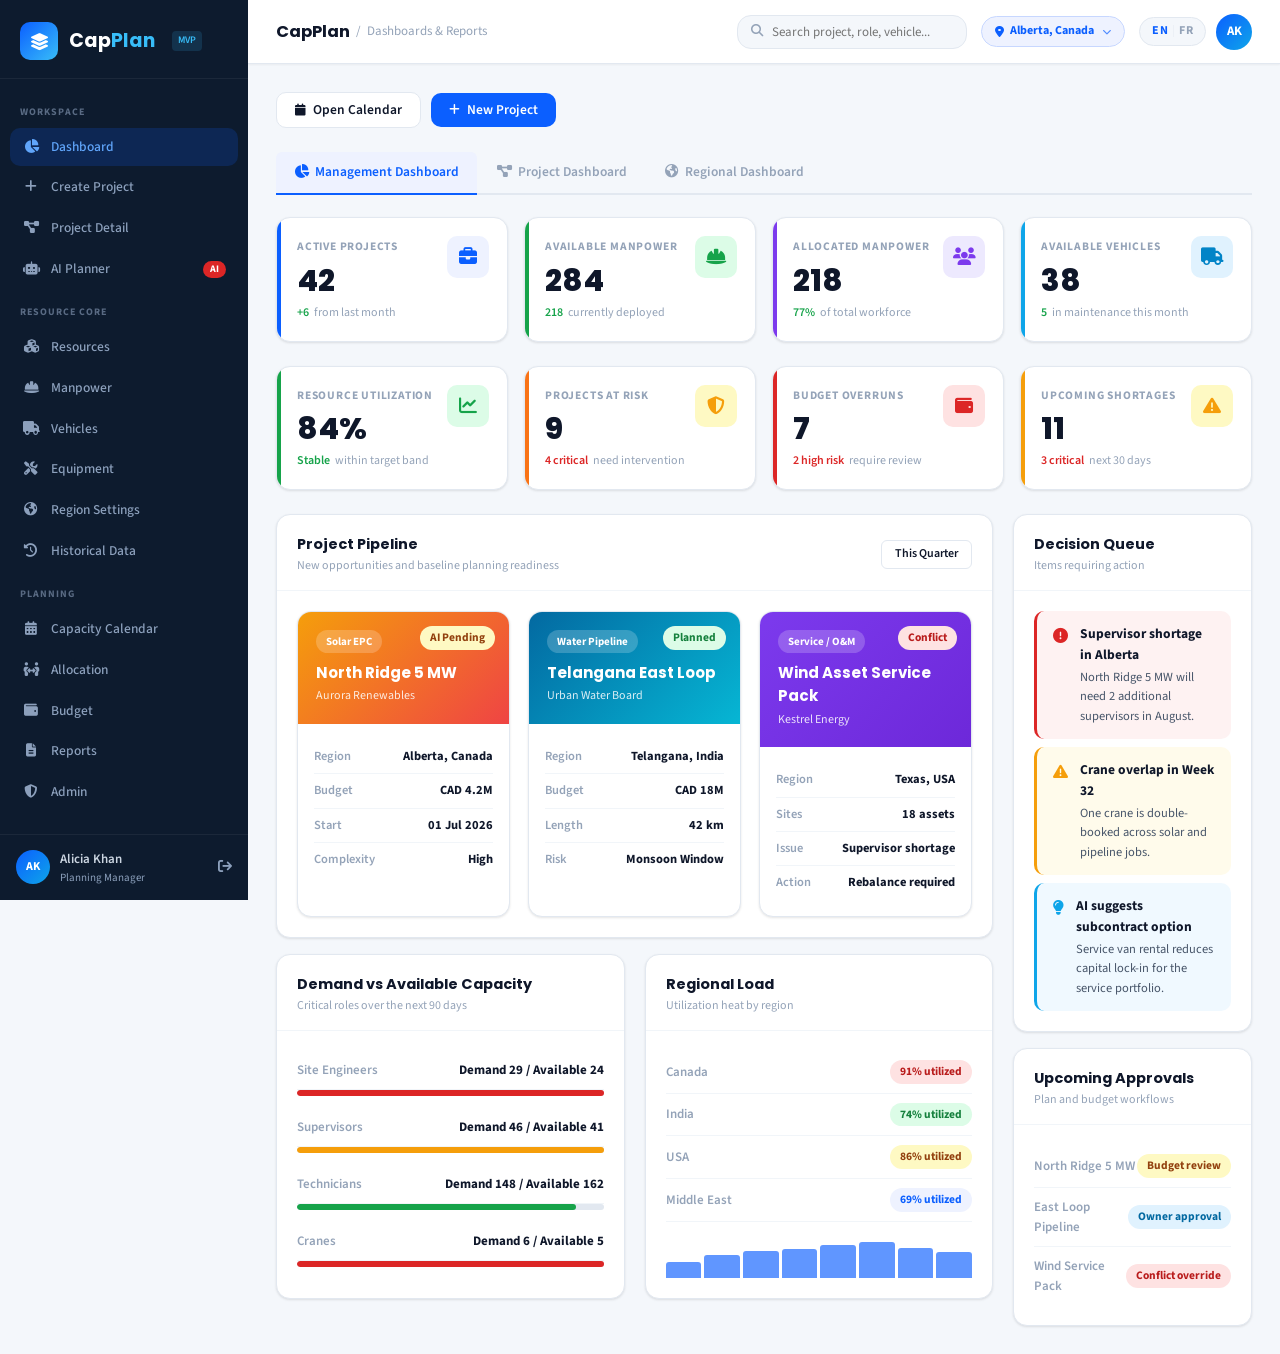
==== commit ce43c9f3: "fixes" ====
--- a/app.html
+++ b/app.html
@@ -1,4 +1,4 @@
-<!doctype html>
+﻿<!doctype html>
 <html lang="en">
   <head>
     <meta charset="UTF-8" />
@@ -206,10 +206,105 @@
             <i class="fa-solid fa-magnifying-glass"></i>
             <input type="text" placeholder="Search project, role, vehicle..." />
           </div>
-          <div class="region-pill">
-            <i class="fa-solid fa-location-dot"></i> Alberta, Canada
+          <div
+            class="region-pill"
+            id="region-pill-trigger"
+            onclick="toggleRegionDropdown(event)"
+          >
+            <i class="fa-solid fa-location-dot"></i>
+            <span id="region-pill-label">Alberta, Canada</span>
+            <i
+              class="fa-solid fa-chevron-down"
+              style="font-size: 9px; margin-left: 2px; opacity: 0.7"
+            ></i>
+            <div class="region-dropdown" id="region-dropdown">
+              <div
+                class="region-dropdown-item active"
+                onclick="selectRegion(event, 'Alberta, Canada')"
+              >
+                <span>🇨🇦</span> Alberta, Canada
+              </div>
+              <div
+                class="region-dropdown-item"
+                onclick="selectRegion(event, 'Ontario, Canada')"
+              >
+                <span>🇨🇦</span> Ontario, Canada
+              </div>
+              <div class="region-dropdown-divider"></div>
+              <div
+                class="region-dropdown-item"
+                onclick="selectRegion(event, 'Rome, Italy')"
+              >
+                <span>🇮🇹</span> Rome, Italy
+              </div>
+              <div
+                class="region-dropdown-item"
+                onclick="selectRegion(event, 'Milan, Italy')"
+              >
+                <span>🇮🇹</span> Milan, Italy
+              </div>
+              <div class="region-dropdown-divider"></div>
+              <div
+                class="region-dropdown-item"
+                onclick="selectRegion(event, 'Mumbai, India')"
+              >
+                <span>🇮🇳</span> Mumbai, India
+              </div>
+              <div
+                class="region-dropdown-item"
+                onclick="selectRegion(event, 'Delhi, India')"
+              >
+                <span>🇮🇳</span> Delhi, India
+              </div>
+              <div
+                class="region-dropdown-item"
+                onclick="selectRegion(event, 'Bangalore, India')"
+              >
+                <span>🇮🇳</span> Bangalore, India
+              </div>
+              <div class="region-dropdown-divider"></div>
+              <div
+                class="region-dropdown-item"
+                onclick="selectRegion(event, 'London, UK')"
+              >
+                <span>🇬🇧</span> London, UK
+              </div>
+              <div
+                class="region-dropdown-item"
+                onclick="selectRegion(event, 'Texas, USA')"
+              >
+                <span>🇺🇸</span> Texas, USA
+              </div>
+              <div
+                class="region-dropdown-item"
+                onclick="selectRegion(event, 'Sydney, Australia')"
+              >
+                <span>🇦🇺</span> Sydney, Australia
+              </div>
+              <div
+                class="region-dropdown-item"
+                onclick="selectRegion(event, 'Dubai, UAE')"
+              >
+                <span>🇦🇪</span> Dubai, UAE
+              </div>
+              <div
+                class="region-dropdown-item"
+                onclick="selectRegion(event, 'Singapore')"
+              >
+                <span>🇸🇬</span> Singapore
+              </div>
+            </div>
           </div>
           <div class="topbar-actions">
+            <div
+              class="lang-toggle"
+              id="lang-toggle"
+              onclick="toggleLanguage()"
+            >
+              <span class="lang-opt" id="lang-en" data-lang="en">EN</span>
+              <span class="lang-divider">|</span>
+              <span class="lang-opt" id="lang-fr" data-lang="fr">FR</span>
+            </div>
             <div class="topbar-avatar">AK</div>
           </div>
         </header>
@@ -438,7 +533,7 @@
                               </div>
                               <div class="pc-meta-row">
                                 <span class="label">Budget</span
-                                ><span class="value">INR 18 Cr</span>
+                                ><span class="value">CAD 18M</span>
                               </div>
                               <div class="pc-meta-row">
                                 <span class="label">Length</span
@@ -1383,7 +1478,7 @@
                                 >
                               </div>
                             </td>
-                            <td>INR 24 Cr</td>
+                            <td>CAD 24M</td>
                             <td>
                               <span class="badge badge-success">Healthy</span>
                             </td>
@@ -1722,7 +1817,7 @@
                           >
                             <span>India</span
                             ><span style="font-weight: 700"
-                              >INR 24 Cr (~USD 2.9M)</span
+                              >CAD 24M (~USD 2.9M)</span
                             >
                           </div>
                           <div
@@ -1964,7 +2059,7 @@
               </div>
             </div>
 
-            <div class="grid-2-1">
+            <div>
               <div class="card">
                 <div class="card-header">
                   <div>
@@ -2164,62 +2259,6 @@
                     <textarea class="form-control">
 Survey, civil works, structure installation, PV module installation, electrical work, testing and commissioning, final handover.</textarea
                     >
-                  </div>
-                </div>
-              </div>
-
-              <div class="flex flex-col gap-16">
-                <div class="card">
-                  <div class="card-header">
-                    <div>
-                      <div class="card-title">Regional Defaults</div>
-                      <div class="card-subtitle">
-                        Applied from Alberta profile
-                      </div>
-                    </div>
-                  </div>
-                  <div class="card-body">
-                    <div class="stat-row">
-                      <span class="s-label">Working days / week</span
-                      ><span class="s-val">5</span>
-                    </div>
-                    <div class="stat-row">
-                      <span class="s-label">Productivity multiplier</span
-                      ><span class="s-val text-danger">0.75</span>
-                    </div>
-                    <div class="stat-row">
-                      <span class="s-label">Cost multiplier</span
-                      ><span class="s-val">2.5</span>
-                    </div>
-                    <div class="stat-row">
-                      <span class="s-label">Weather impact</span
-                      ><span class="badge badge-danger">High</span>
-                    </div>
-                    <div class="stat-row">
-                      <span class="s-label">Safety staff minimum</span
-                      ><span class="s-val">1 per phase</span>
-                    </div>
-                  </div>
-                </div>
-
-                <div class="card">
-                  <div class="card-header">
-                    <div>
-                      <div class="card-title">Suggested Phases</div>
-                      <div class="card-subtitle">
-                        Template based on Solar EPC
-                      </div>
-                    </div>
-                  </div>
-                  <div class="card-body">
-                    <div class="chip">Survey</div>
-                    <div class="chip">Design</div>
-                    <div class="chip">Civil Work</div>
-                    <div class="chip">Structure Installation</div>
-                    <div class="chip">Module Installation</div>
-                    <div class="chip">Electrical Work</div>
-                    <div class="chip">Testing</div>
-                    <div class="chip">Handover</div>
                   </div>
                 </div>
               </div>
@@ -2811,7 +2850,7 @@
                     <td>India</td>
                     <td>Available</td>
                     <td>51%</td>
-                    <td>INR 600/day</td>
+                    <td>CAD 600/day</td>
                     <td><span class="badge badge-info">Ready</span></td>
                   </tr>
                 </tbody>
@@ -2923,8 +2962,8 @@
                     <td>L3</td>
                     <td>Telangana</td>
                     <td>Immediate</td>
-                    <td>INR 1,200</td>
-                    <td>INR 9,600</td>
+                    <td>CAD 1,200</td>
+                    <td>CAD 9,600</td>
                     <td>48</td>
                     <td><span class="badge badge-primary">Allocated</span></td>
                     <td>01 Oct 2026</td>
@@ -2974,8 +3013,8 @@
                     <td>L2</td>
                     <td>Telangana</td>
                     <td>Immediate</td>
-                    <td>INR 2,000</td>
-                    <td>INR 16,000</td>
+                    <td>CAD 2,000</td>
+                    <td>CAD 16,000</td>
                     <td>48</td>
                     <td><span class="badge badge-primary">Allocated</span></td>
                     <td>15 Aug 2026</td>
@@ -3059,8 +3098,8 @@
                     <td>L2</td>
                     <td>Telangana</td>
                     <td>Immediate</td>
-                    <td>INR 950</td>
-                    <td>INR 7,600</td>
+                    <td>CAD 950</td>
+                    <td>CAD 7,600</td>
                     <td>48</td>
                     <td><span class="badge badge-success">Available</span></td>
                     <td>Immediate</td>
@@ -3076,8 +3115,8 @@
                     <td>L1</td>
                     <td>Telangana</td>
                     <td>Immediate</td>
-                    <td>INR 600</td>
-                    <td>INR 4,800</td>
+                    <td>CAD 600</td>
+                    <td>CAD 4,800</td>
                     <td>48</td>
                     <td><span class="badge badge-success">Available</span></td>
                     <td>Immediate</td>
@@ -3110,8 +3149,8 @@
                     <td>L2</td>
                     <td>Telangana</td>
                     <td>Immediate</td>
-                    <td>INR 1,100</td>
-                    <td>INR 8,800</td>
+                    <td>CAD 1,100</td>
+                    <td>CAD 8,800</td>
                     <td>48</td>
                     <td><span class="badge badge-primary">Allocated</span></td>
                     <td>30 Sep 2026</td>
@@ -3252,8 +3291,8 @@
                     <td>Rented</td>
                     <td><span class="badge badge-success">Available</span></td>
                     <td>Immediate</td>
-                    <td>INR 12,000</td>
-                    <td>INR 2,40,000</td>
+                    <td>CAD 12,000</td>
+                    <td>CAD 2,40,000</td>
                     <td>10</td>
                     <td>—</td>
                     <td>Immediate</td>
@@ -3288,8 +3327,8 @@
                     <td>Owned</td>
                     <td><span class="badge badge-info">Maintenance</span></td>
                     <td>05 Jul 2026</td>
-                    <td>INR 8,500</td>
-                    <td>INR 1,70,000</td>
+                    <td>CAD 8,500</td>
+                    <td>CAD 1,70,000</td>
                     <td>12</td>
                     <td>—</td>
                     <td>05 Jul 2026</td>
@@ -3306,8 +3345,8 @@
                     <td>Owned</td>
                     <td><span class="badge badge-success">Available</span></td>
                     <td>Immediate</td>
-                    <td>INR 6,000</td>
-                    <td>INR 1,20,000</td>
+                    <td>CAD 6,000</td>
+                    <td>CAD 1,20,000</td>
                     <td>10</td>
                     <td>—</td>
                     <td>Immediate</td>
@@ -3342,8 +3381,8 @@
                     <td>Rented</td>
                     <td><span class="badge badge-success">Available</span></td>
                     <td>Immediate</td>
-                    <td>INR 5,000</td>
-                    <td>INR 1,00,000</td>
+                    <td>CAD 5,000</td>
+                    <td>CAD 1,00,000</td>
                     <td>8</td>
                     <td>—</td>
                     <td>Immediate</td>
@@ -3413,7 +3452,7 @@
                     <td>Rented</td>
                     <td><span class="badge badge-success">Ready</span></td>
                     <td>Immediate</td>
-                    <td>INR 18,000</td>
+                    <td>CAD 18,000</td>
                     <td>10</td>
                     <td>Yes — Operator</td>
                     <td>—</td>
@@ -3449,7 +3488,7 @@
                     <td>Owned</td>
                     <td><span class="badge badge-success">Ready</span></td>
                     <td>Immediate</td>
-                    <td>INR 2,500</td>
+                    <td>CAD 2,500</td>
                     <td>8</td>
                     <td>Yes — Welder</td>
                     <td>—</td>
@@ -3829,7 +3868,7 @@
                         <td>Telangana</td>
                         <td>36 km pipeline</td>
                         <td>140d / 148d</td>
-                        <td>INR 4.8Cr / 5.1Cr</td>
+                        <td>CAD 4.8M / 5.1M</td>
                         <td><span class="badge badge-warning">+6.3%</span></td>
                         <td>34 / 36</td>
                         <td>6 / 7</td>
@@ -5290,7 +5329,7 @@
                 </div>
                 <div style="font-size: 12px; color: var(--text-muted)">
                   North Ridge 5MW · Confidence: 82% · 18 resources · 6 months ·
-                  ₹1.90 Cr estimated
+                  CAD 1.90M estimated
                 </div>
               </div>
               <div
@@ -7466,7 +7505,7 @@
                             class="btn-xs btn-primary"
                             onclick="
                               showToast(
-                                'External crane rental request created for Aug 10–18 — ₹1.4L estimated',
+                                'External crane rental request created for Aug 10–18 — CAD 14K estimated',
                                 'success',
                               )
                             "
@@ -8033,7 +8072,7 @@
                     font-weight: 700;
                     color: var(--primary);
                   "
-                  >₹1.90 Cr / ₹5.00 Cr (38%)</span
+                  >CAD 1.90M / CAD 5.00M (38%)</span
                 >
               </div>
               <div
@@ -8070,9 +8109,10 @@
                   color: var(--text-muted);
                 "
               >
-                🔵 Manpower: ₹1.20 Cr (24%) &nbsp;&nbsp; 🟡 Vehicles: ₹20 L (4%)
-                &nbsp;&nbsp; 🟠 Equipment: ₹35 L (7%) &nbsp;&nbsp; ⚪ Regional:
-                ₹20 L (4%) &nbsp;&nbsp; ⚪ Contingency: ₹15 L (3%)
+                🔵 Manpower: CAD 1.20M (24%) &nbsp;&nbsp; 🟡 Vehicles: CAD 200K
+                (4%) &nbsp;&nbsp; 🟠 Equipment: CAD 350K (7%) &nbsp;&nbsp; ⚪
+                Regional: CAD 200K (4%) &nbsp;&nbsp; ⚪ Contingency: CAD 150K
+                (3%)
               </div>
             </div>
 
@@ -8080,32 +8120,32 @@
             <div class="budget-summary-cards">
               <div class="budget-item cap">
                 <div class="bi-label">Project Budget</div>
-                <div class="bi-amount" id="bkpi-budget">₹5.00 Cr</div>
+                <div class="bi-amount" id="bkpi-budget">CAD 5.00M</div>
                 <div class="bi-pct">100% cap</div>
               </div>
               <div class="budget-item ok">
                 <div class="bi-label">Manpower Cost</div>
-                <div class="bi-amount" id="bkpi-manpower">₹1.20 Cr</div>
+                <div class="bi-amount" id="bkpi-manpower">CAD 1.20M</div>
                 <div class="bi-pct" id="bkpi-manpower-pct">24% of budget</div>
               </div>
               <div class="budget-item">
                 <div class="bi-label">Vehicle Cost</div>
-                <div class="bi-amount" id="bkpi-vehicle">₹20 L</div>
+                <div class="bi-amount" id="bkpi-vehicle">CAD 200K</div>
                 <div class="bi-pct" id="bkpi-vehicle-pct">4% of budget</div>
               </div>
               <div class="budget-item">
                 <div class="bi-label">Equipment Cost</div>
-                <div class="bi-amount" id="bkpi-equipment">₹35 L</div>
+                <div class="bi-amount" id="bkpi-equipment">CAD 350K</div>
                 <div class="bi-pct" id="bkpi-equipment-pct">7% of budget</div>
               </div>
               <div class="budget-item">
                 <div class="bi-label">Contingency</div>
-                <div class="bi-amount" id="bkpi-contingency">₹15 L</div>
+                <div class="bi-amount" id="bkpi-contingency">CAD 150K</div>
                 <div class="bi-pct" id="bkpi-contingency-pct">3% of budget</div>
               </div>
               <div class="budget-item ok" id="bkpi-total-card">
                 <div class="bi-label">Total Resource Cost</div>
-                <div class="bi-amount" id="bkpi-total">₹1.90 Cr</div>
+                <div class="bi-amount" id="bkpi-total">CAD 1.90M</div>
                 <div class="bi-pct" id="bkpi-total-pct">38% of budget</div>
               </div>
             </div>
@@ -8137,7 +8177,7 @@
                       border-color: #86efac;
                     "
                   >
-                    Budget Variance: ₹3.10 Cr remaining
+                    Budget Variance: CAD 3.10M remaining
                   </div>
                 </div>
                 <table>
@@ -8160,8 +8200,8 @@
                         ></i
                         >Manpower Cost
                       </td>
-                      <td>₹1.10 Cr</td>
-                      <td>₹1.20 Cr</td>
+                      <td>CAD 1.10M</td>
+                      <td>CAD 1.20M</td>
                       <td>24%</td>
                       <td style="color: #d97706">+9.1%</td>
                       <td><span class="badge badge-warning">Review</span></td>
@@ -8174,8 +8214,8 @@
                         ></i
                         >Vehicle Cost
                       </td>
-                      <td>₹16 L</td>
-                      <td>₹20 L</td>
+                      <td>CAD 160K</td>
+                      <td>CAD 200K</td>
                       <td>4%</td>
                       <td style="color: #dc2626">+25%</td>
                       <td>
@@ -8190,8 +8230,8 @@
                         ></i
                         >Equipment Cost
                       </td>
-                      <td>₹33 L</td>
-                      <td>₹35 L</td>
+                      <td>CAD 330K</td>
+                      <td>CAD 350K</td>
                       <td>7%</td>
                       <td style="color: #16a34a">+6.1%</td>
                       <td><span class="badge badge-success">OK</span></td>
@@ -8204,8 +8244,8 @@
                         ></i
                         >Regional Cost Impact
                       </td>
-                      <td>₹18 L</td>
-                      <td>₹20 L</td>
+                      <td>CAD 180K</td>
+                      <td>CAD 200K</td>
                       <td>4%</td>
                       <td style="color: #d97706">+11.1%</td>
                       <td><span class="badge badge-warning">Review</span></td>
@@ -8218,16 +8258,16 @@
                         ></i
                         >Contingency
                       </td>
-                      <td>₹15 L</td>
-                      <td>₹15 L</td>
+                      <td>CAD 150K</td>
+                      <td>CAD 150K</td>
                       <td>3%</td>
                       <td style="color: #16a34a">0%</td>
                       <td><span class="badge badge-success">OK</span></td>
                     </tr>
                     <tr style="background: #f8faff">
                       <td><strong>Total Estimated Resource Cost</strong></td>
-                      <td><strong>₹1.72 Cr</strong></td>
-                      <td><strong>₹1.90 Cr</strong></td>
+                      <td><strong>CAD 1.72M</strong></td>
+                      <td><strong>CAD 1.90M</strong></td>
                       <td><strong>38%</strong></td>
                       <td style="color: #d97706"><strong>+10.5%</strong></td>
                       <td>
@@ -8237,7 +8277,7 @@
                     <tr style="background: #f0fdf4">
                       <td><strong>Budget Variance (Remaining)</strong></td>
                       <td colspan="2" style="color: #15803d">
-                        <strong>₹3.10 Cr available</strong>
+                        <strong>CAD 3.10M available</strong>
                       </td>
                       <td><strong>62%</strong></td>
                       <td style="color: #15803d"><strong>—</strong></td>
@@ -8267,7 +8307,7 @@
                       <div class="alert-content">
                         <strong>Vehicle cost +25%</strong>
                         <p>
-                          External crane rental adds ₹4 L above original
+                          External crane rental adds CAD 40K above original
                           estimate.
                         </p>
                       </div>
@@ -8278,7 +8318,7 @@
                       </div>
                       <div class="alert-content">
                         <strong>Manpower revised up +9.1%</strong>
-                        <p>Supervisor overtime added ₹10 L above plan.</p>
+                        <p>Supervisor overtime added CAD 100K above plan.</p>
                       </div>
                     </div>
                     <div class="alert alert-success">
@@ -8288,7 +8328,7 @@
                       <div class="alert-content">
                         <strong>Overall within budget</strong>
                         <p>
-                          Total resource cost ₹1.90 Cr is 62% below the ₹5 Cr
+                          Total resource cost CAD 1.90M is 62% below the CAD 5M
                           project cap.
                         </p>
                       </div>
@@ -8346,7 +8386,7 @@
                         <tr>
                           <td style="padding: 8px 14px">🇨🇦 Alberta</td>
                           <td style="text-align: right; padding: 8px 14px">
-                            ₹52 L
+                            CAD 520K
                           </td>
                           <td
                             style="
@@ -8361,7 +8401,7 @@
                         <tr style="background: #fafbfc">
                           <td style="padding: 8px 14px">🇨🇦 Ontario</td>
                           <td style="text-align: right; padding: 8px 14px">
-                            ₹48 L
+                            CAD 480K
                           </td>
                           <td
                             style="
@@ -8376,7 +8416,7 @@
                         <tr>
                           <td style="padding: 8px 14px">🇮🇳 Telangana</td>
                           <td style="text-align: right; padding: 8px 14px">
-                            ₹58 L
+                            CAD 580K
                           </td>
                           <td
                             style="
@@ -8391,7 +8431,7 @@
                         <tr style="background: #fafbfc">
                           <td style="padding: 8px 14px">🇺🇸 Texas</td>
                           <td style="text-align: right; padding: 8px 14px">
-                            ₹32 L
+                            CAD 320K
                           </td>
                           <td
                             style="
@@ -8411,7 +8451,7 @@
                         >
                           <td style="padding: 8px 14px">Total</td>
                           <td style="text-align: right; padding: 8px 14px">
-                            ₹1.90 Cr
+                            CAD 1.90M
                           </td>
                           <td style="text-align: right; padding: 8px 14px">
                             100%
@@ -8435,9 +8475,7 @@
                 </p>
               </div>
               <div class="page-header-actions">
-                <button class="btn btn-outline">
-                  <i class="fa-solid fa-clock"></i> Schedule</button
-                ><button class="btn btn-primary">
+                <button class="btn btn-primary">
                   <i class="fa-solid fa-download"></i> Export Bundle
                 </button>
               </div>
@@ -8558,9 +8596,7 @@
                 </p>
               </div>
               <div class="page-header-actions">
-                <button class="btn btn-outline">
-                  <i class="fa-solid fa-diagram-next"></i> Approval Flow</button
-                ><button class="btn btn-primary">
+                <button class="btn btn-primary">
                   <i class="fa-solid fa-user-shield"></i> Add Role
                 </button>
               </div>
@@ -9825,10 +9861,10 @@
                     ><strong>Manpower Cost</strong>
                   </td>
                   <td style="text-align: center; background: #eff6ff">
-                    ₹1.20 Cr
+                    CAD 1.20M
                   </td>
-                  <td style="text-align: center">₹0.95 Cr</td>
-                  <td style="text-align: center">₹1.60 Cr</td>
+                  <td style="text-align: center">CAD 0.95M</td>
+                  <td style="text-align: center">CAD 1.60M</td>
                 </tr>
                 <tr style="background: #fafbfc">
                   <td>
@@ -9838,9 +9874,11 @@
                     ></i
                     ><strong>Vehicle Cost</strong>
                   </td>
-                  <td style="text-align: center; background: #eff6ff">₹20 L</td>
-                  <td style="text-align: center">₹14 L</td>
-                  <td style="text-align: center">₹28 L</td>
+                  <td style="text-align: center; background: #eff6ff">
+                    CAD 200K
+                  </td>
+                  <td style="text-align: center">CAD 140K</td>
+                  <td style="text-align: center">CAD 280K</td>
                 </tr>
                 <tr>
                   <td>
@@ -9850,9 +9888,11 @@
                     ></i
                     ><strong>Equipment Cost</strong>
                   </td>
-                  <td style="text-align: center; background: #eff6ff">₹35 L</td>
-                  <td style="text-align: center">₹26 L</td>
-                  <td style="text-align: center">₹44 L</td>
+                  <td style="text-align: center; background: #eff6ff">
+                    CAD 350K
+                  </td>
+                  <td style="text-align: center">CAD 260K</td>
+                  <td style="text-align: center">CAD 440K</td>
                 </tr>
                 <tr style="background: #fafbfc">
                   <td>
@@ -9862,9 +9902,11 @@
                     ></i
                     ><strong>Regional Impact</strong>
                   </td>
-                  <td style="text-align: center; background: #eff6ff">₹20 L</td>
-                  <td style="text-align: center">₹18 L</td>
-                  <td style="text-align: center">₹22 L</td>
+                  <td style="text-align: center; background: #eff6ff">
+                    CAD 200K
+                  </td>
+                  <td style="text-align: center">CAD 180K</td>
+                  <td style="text-align: center">CAD 220K</td>
                 </tr>
                 <tr>
                   <td>
@@ -9874,9 +9916,11 @@
                     ></i
                     ><strong>Contingency</strong>
                   </td>
-                  <td style="text-align: center; background: #eff6ff">₹15 L</td>
-                  <td style="text-align: center">₹10 L</td>
-                  <td style="text-align: center">₹20 L</td>
+                  <td style="text-align: center; background: #eff6ff">
+                    CAD 150K
+                  </td>
+                  <td style="text-align: center">CAD 100K</td>
+                  <td style="text-align: center">CAD 200K</td>
                 </tr>
                 <tr
                   style="font-weight: 700; border-top: 2px solid var(--border)"
@@ -9896,17 +9940,17 @@
                       font-size: 15px;
                     "
                   >
-                    ₹1.90 Cr
+                    CAD 1.90M
                   </td>
                   <td
                     style="text-align: center; color: #16a34a; font-size: 15px"
                   >
-                    ₹1.63 Cr
+                    CAD 1.63M
                   </td>
                   <td
                     style="text-align: center; color: #d97706; font-size: 15px"
                   >
-                    ₹2.74 Cr
+                    CAD 2.74M
                   </td>
                 </tr>
                 <tr style="background: #fafbfc">
@@ -10080,7 +10124,7 @@
             </div>
           </div>
           <div class="form-group">
-            <label class="form-label">Budget Cap (₹ Lakhs)</label>
+            <label class="form-label">Budget Cap (CAD Lakhs)</label>
             <input class="form-control" type="number" value="190" />
           </div>
           <div class="form-group">
--- a/css/styles.css
+++ b/css/styles.css
@@ -365,6 +365,86 @@
   font-weight: 700;
   cursor: pointer;
   border: 1px solid #c7d7ff;
+  position: relative;
+  user-select: none;
+}
+.region-pill:hover {
+  background: #dce8ff;
+}
+.region-dropdown {
+  display: none;
+  position: absolute;
+  top: calc(100% + 8px);
+  left: 0;
+  background: #fff;
+  border: 1.5px solid var(--border);
+  border-radius: 12px;
+  box-shadow: 0 8px 28px rgba(11, 95, 255, 0.12);
+  z-index: 9999;
+  min-width: 210px;
+  padding: 6px;
+}
+.region-dropdown.open {
+  display: block;
+  animation: fadein 0.15s ease;
+}
+.region-dropdown-item {
+  display: flex;
+  align-items: center;
+  gap: 8px;
+  padding: 8px 12px;
+  border-radius: 8px;
+  font-size: 13px;
+  font-weight: 500;
+  cursor: pointer;
+  color: var(--text);
+  transition: background 0.12s;
+  white-space: nowrap;
+}
+.region-dropdown-item:hover {
+  background: var(--primary-light);
+  color: var(--primary);
+}
+.region-dropdown-item.active {
+  background: var(--primary-light);
+  color: var(--primary);
+  font-weight: 700;
+}
+.region-dropdown-divider {
+  height: 1px;
+  background: var(--border);
+  margin: 4px 8px;
+}
+
+/* ---- Language Toggle ---- */
+.lang-toggle {
+  display: flex;
+  align-items: center;
+  gap: 4px;
+  background: var(--bg);
+  border: 1.5px solid var(--border);
+  border-radius: 20px;
+  padding: 4px 12px;
+  cursor: pointer;
+  font-size: 12px;
+  font-weight: 700;
+  user-select: none;
+  transition: border-color 0.15s;
+}
+.lang-toggle:hover {
+  border-color: var(--primary);
+}
+.lang-opt {
+  color: var(--text-muted);
+  transition: color 0.15s;
+  letter-spacing: 0.04em;
+}
+.lang-opt.active {
+  color: var(--primary);
+}
+.lang-divider {
+  color: var(--border);
+  font-weight: 300;
 }
 .topbar-avatar {
   width: 36px;
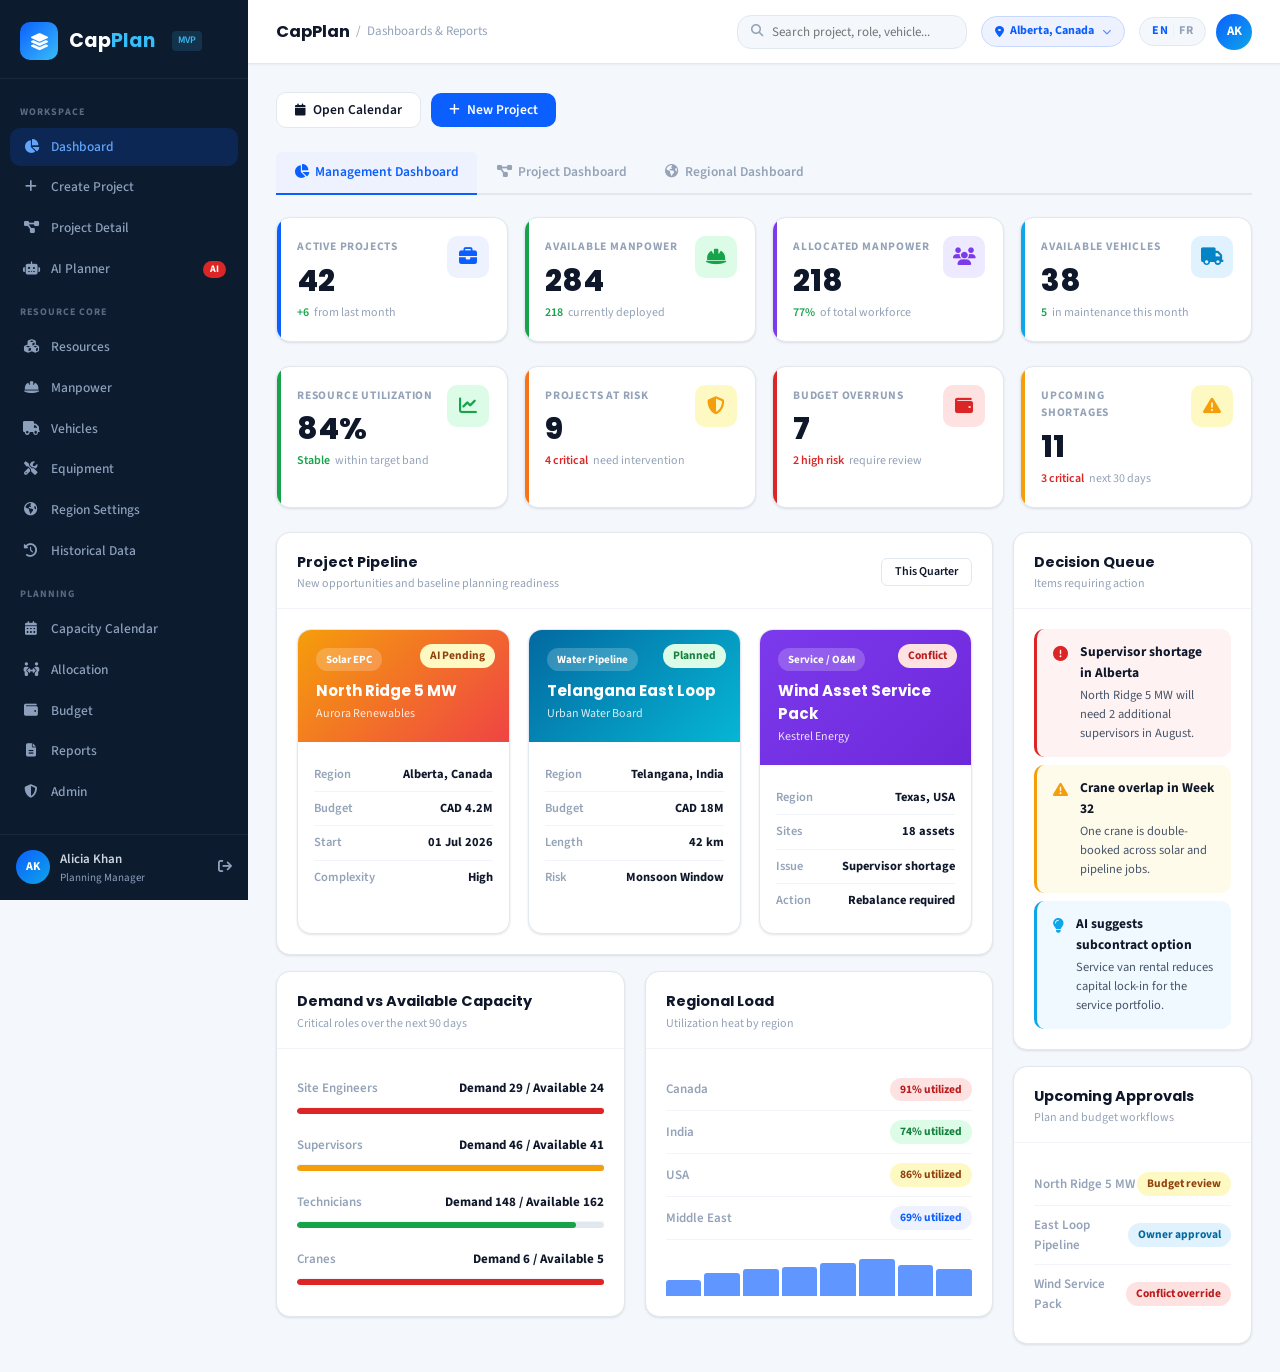
==== commit c9b13925: "french too" ====
--- a/app.html
+++ b/app.html
@@ -22,7 +22,9 @@
         </div>
 
         <nav class="sidebar-nav">
-          <div class="nav-section-label">Workspace</div>
+          <div class="nav-section-label" data-i18n="nav-section-workspace">
+            Workspace
+          </div>
           <div
             class="nav-item active"
             data-screen="dashboard"
@@ -30,7 +32,7 @@
             data-subtitle="Dashboards &amp; Reports"
           >
             <span class="nav-icon"><i class="fa-solid fa-chart-pie"></i></span>
-            <span class="nav-label">Dashboard</span>
+            <span class="nav-label" data-i18n="nav-dashboard">Dashboard</span>
           </div>
           <div
             class="nav-item"
@@ -39,7 +41,9 @@
             data-subtitle="Capture scope, region, budget and constraints"
           >
             <span class="nav-icon"><i class="fa-solid fa-plus"></i></span>
-            <span class="nav-label">Create Project</span>
+            <span class="nav-label" data-i18n="nav-create-project"
+              >Create Project</span
+            >
           </div>
           <div
             class="nav-item"
@@ -50,7 +54,9 @@
             <span class="nav-icon"
               ><i class="fa-solid fa-diagram-project"></i
             ></span>
-            <span class="nav-label">Project Detail</span>
+            <span class="nav-label" data-i18n="nav-project-detail"
+              >Project Detail</span
+            >
           </div>
           <div
             class="nav-item"
@@ -59,11 +65,13 @@
             data-subtitle="Explainable resource recommendation engine"
           >
             <span class="nav-icon"><i class="fa-solid fa-robot"></i></span>
-            <span class="nav-label">AI Planner</span>
+            <span class="nav-label" data-i18n="nav-ai-planner">AI Planner</span>
             <span class="nav-badge">AI</span>
           </div>
 
-          <div class="nav-section-label">Resource Core</div>
+          <div class="nav-section-label" data-i18n="nav-section-resource">
+            Resource Core
+          </div>
           <div
             class="nav-item"
             data-screen="resources"
@@ -71,7 +79,7 @@
             data-subtitle="Unified manpower, vehicle and equipment registry"
           >
             <span class="nav-icon"><i class="fa-solid fa-cubes"></i></span>
-            <span class="nav-label">Resources</span>
+            <span class="nav-label" data-i18n="nav-resources">Resources</span>
           </div>
           <div
             class="nav-item"
@@ -82,7 +90,7 @@
             <span class="nav-icon"
               ><i class="fa-solid fa-helmet-safety"></i
             ></span>
-            <span class="nav-label">Manpower</span>
+            <span class="nav-label" data-i18n="nav-manpower">Manpower</span>
           </div>
           <div
             class="nav-item"
@@ -91,7 +99,7 @@
             data-subtitle="Fleet availability and utilization"
           >
             <span class="nav-icon"><i class="fa-solid fa-truck"></i></span>
-            <span class="nav-label">Vehicles</span>
+            <span class="nav-label" data-i18n="nav-vehicles">Vehicles</span>
           </div>
           <div
             class="nav-item"
@@ -102,7 +110,7 @@
             <span class="nav-icon"
               ><i class="fa-solid fa-screwdriver-wrench"></i
             ></span>
-            <span class="nav-label">Equipment</span>
+            <span class="nav-label" data-i18n="nav-equipment">Equipment</span>
           </div>
           <div
             class="nav-item"
@@ -113,7 +121,9 @@
             <span class="nav-icon"
               ><i class="fa-solid fa-earth-americas"></i
             ></span>
-            <span class="nav-label">Region Settings</span>
+            <span class="nav-label" data-i18n="nav-regions"
+              >Region Settings</span
+            >
           </div>
           <div
             class="nav-item"
@@ -124,10 +134,14 @@
             <span class="nav-icon"
               ><i class="fa-solid fa-clock-rotate-left"></i
             ></span>
-            <span class="nav-label">Historical Data</span>
+            <span class="nav-label" data-i18n="nav-historical"
+              >Historical Data</span
+            >
           </div>
 
-          <div class="nav-section-label">Planning</div>
+          <div class="nav-section-label" data-i18n="nav-section-planning">
+            Planning
+          </div>
           <div
             class="nav-item"
             data-screen="calendar"
@@ -137,7 +151,9 @@
             <span class="nav-icon"
               ><i class="fa-solid fa-calendar-days"></i
             ></span>
-            <span class="nav-label">Capacity Calendar</span>
+            <span class="nav-label" data-i18n="nav-calendar"
+              >Capacity Calendar</span
+            >
           </div>
           <div
             class="nav-item"
@@ -148,7 +164,7 @@
             <span class="nav-icon"
               ><i class="fa-solid fa-people-arrows-left-right"></i
             ></span>
-            <span class="nav-label">Allocation</span>
+            <span class="nav-label" data-i18n="nav-allocation">Allocation</span>
           </div>
           <div
             class="nav-item"
@@ -157,7 +173,7 @@
             data-subtitle="Cost structure and variance analysis"
           >
             <span class="nav-icon"><i class="fa-solid fa-wallet"></i></span>
-            <span class="nav-label">Budget</span>
+            <span class="nav-label" data-i18n="nav-budget">Budget</span>
           </div>
           <div
             class="nav-item"
@@ -166,7 +182,7 @@
             data-subtitle="Exports for management and project teams"
           >
             <span class="nav-icon"><i class="fa-solid fa-file-lines"></i></span>
-            <span class="nav-label">Reports</span>
+            <span class="nav-label" data-i18n="nav-reports">Reports</span>
           </div>
           <div
             class="nav-item"
@@ -177,7 +193,7 @@
             <span class="nav-icon"
               ><i class="fa-solid fa-shield-halved"></i
             ></span>
-            <span class="nav-label">Admin</span>
+            <span class="nav-label" data-i18n="nav-admin">Admin</span>
           </div>
         </nav>
 
@@ -314,10 +330,12 @@
             <div class="page-header" style="padding-bottom: 0">
               <div class="page-header-actions">
                 <button class="btn btn-outline" data-goto="calendar">
-                  <i class="fa-solid fa-calendar"></i> Open Calendar
+                  <i class="fa-solid fa-calendar"></i>
+                  <span data-i18n="btn-open-calendar">Open Calendar</span>
                 </button>
                 <button class="btn btn-primary" data-goto="create-project">
-                  <i class="fa-solid fa-plus"></i> New Project
+                  <i class="fa-solid fa-plus"></i>
+                  <span data-i18n="btn-new-project">New Project</span>
                 </button>
               </div>
             </div>
@@ -326,21 +344,25 @@
               <div class="tabs">
                 <div class="tab active" data-tab="mgmt">
                   <i class="fa-solid fa-chart-pie" style="margin-right: 6px"></i
-                  >Management Dashboard
+                  ><span data-i18n="tab-mgmt-dashboard"
+                    >Management Dashboard</span
+                  >
                 </div>
                 <div class="tab" data-tab="project">
                   <i
                     class="fa-solid fa-diagram-project"
                     style="margin-right: 6px"
                   ></i
-                  >Project Dashboard
+                  ><span data-i18n="tab-proj-dashboard">Project Dashboard</span>
                 </div>
                 <div class="tab" data-tab="regional">
                   <i
                     class="fa-solid fa-earth-americas"
                     style="margin-right: 6px"
                   ></i
-                  >Regional Dashboard
+                  ><span data-i18n="tab-regional-dashboard"
+                    >Regional Dashboard</span
+                  >
                 </div>
               </div>
 
@@ -356,10 +378,15 @@
                       class="kpi-accent"
                       style="background: var(--primary)"
                     ></div>
-                    <div class="kpi-label">Active Projects</div>
+                    <div class="kpi-label" data-i18n="kpi-active-projects">
+                      Active Projects
+                    </div>
                     <div class="kpi-value">42</div>
                     <div class="kpi-sub">
-                      <span class="trend-up">+6</span> from last month
+                      <span class="trend-up">+6</span>
+                      <span data-i18n="kpi-sub-last-month"
+                        >from last month</span
+                      >
                     </div>
                     <div class="kpi-icon blue">
                       <i class="fa-solid fa-briefcase"></i>
@@ -370,10 +397,15 @@
                       class="kpi-accent"
                       style="background: var(--success)"
                     ></div>
-                    <div class="kpi-label">Available Manpower</div>
+                    <div class="kpi-label" data-i18n="kpi-avail-manpower">
+                      Available Manpower
+                    </div>
                     <div class="kpi-value">284</div>
                     <div class="kpi-sub">
-                      <span class="trend-up">218</span> currently deployed
+                      <span class="trend-up">218</span>
+                      <span data-i18n="kpi-sub-deployed"
+                        >currently deployed</span
+                      >
                     </div>
                     <div class="kpi-icon green">
                       <i class="fa-solid fa-helmet-safety"></i>
@@ -384,10 +416,15 @@
                       class="kpi-accent"
                       style="background: var(--purple)"
                     ></div>
-                    <div class="kpi-label">Allocated Manpower</div>
+                    <div class="kpi-label" data-i18n="kpi-alloc-manpower">
+                      Allocated Manpower
+                    </div>
                     <div class="kpi-value">218</div>
                     <div class="kpi-sub">
-                      <span class="trend-up">77%</span> of total workforce
+                      <span class="trend-up">77%</span>
+                      <span data-i18n="kpi-sub-total-workforce"
+                        >of total workforce</span
+                      >
                     </div>
                     <div class="kpi-icon" style="background: #ede9fe">
                       <i
@@ -398,10 +435,15 @@
                   </div>
                   <div class="kpi-card">
                     <div class="kpi-accent" style="background: #0ea5e9"></div>
-                    <div class="kpi-label">Available Vehicles</div>
+                    <div class="kpi-label" data-i18n="kpi-avail-vehicles">
+                      Available Vehicles
+                    </div>
                     <div class="kpi-value">38</div>
                     <div class="kpi-sub">
-                      <span class="trend-up">5</span> in maintenance this month
+                      <span class="trend-up">5</span>
+                      <span data-i18n="kpi-sub-maintenance"
+                        >in maintenance this month</span
+                      >
                     </div>
                     <div class="kpi-icon" style="background: #e0f2fe">
                       <i class="fa-solid fa-truck" style="color: #0284c7"></i>
@@ -421,10 +463,15 @@
                       class="kpi-accent"
                       style="background: var(--success)"
                     ></div>
-                    <div class="kpi-label">Resource Utilization</div>
+                    <div class="kpi-label" data-i18n="kpi-resource-util">
+                      Resource Utilization
+                    </div>
                     <div class="kpi-value">84%</div>
                     <div class="kpi-sub">
-                      <span class="trend-up">Stable</span> within target band
+                      <span class="trend-up">Stable</span>
+                      <span data-i18n="kpi-sub-target-band"
+                        >within target band</span
+                      >
                     </div>
                     <div class="kpi-icon green">
                       <i class="fa-solid fa-chart-line"></i>
@@ -432,11 +479,15 @@
                   </div>
                   <div class="kpi-card">
                     <div class="kpi-accent" style="background: #f97316"></div>
-                    <div class="kpi-label">Projects at Risk</div>
+                    <div class="kpi-label" data-i18n="kpi-projects-risk">
+                      Projects at Risk
+                    </div>
                     <div class="kpi-value">9</div>
                     <div class="kpi-sub">
-                      <span class="trend-down">4 critical</span> need
-                      intervention
+                      <span class="trend-down">4 critical</span>
+                      <span data-i18n="kpi-sub-intervention"
+                        >need intervention</span
+                      >
                     </div>
                     <div class="kpi-icon orange">
                       <i class="fa-solid fa-shield-halved"></i>
@@ -447,24 +498,30 @@
                       class="kpi-accent"
                       style="background: var(--danger)"
                     ></div>
-                    <div class="kpi-label">Budget Overruns</div>
+                    <div class="kpi-label" data-i18n="kpi-budget-overruns">
+                      Budget Overruns
+                    </div>
                     <div class="kpi-value">7</div>
                     <div class="kpi-sub">
-                      <span class="trend-down">2 high risk</span> require review
+                      <span class="trend-down">2 high risk</span>
+                      <span data-i18n="kpi-sub-review">require review</span>
                     </div>
                     <div class="kpi-icon red">
                       <i class="fa-solid fa-wallet"></i>
                     </div>
                   </div>
-                  <div class="kpi-card">
+                  <div class="kpi-card" style="padding-right: 76px">
                     <div
                       class="kpi-accent"
                       style="background: var(--warning)"
                     ></div>
-                    <div class="kpi-label">Upcoming Shortages</div>
+                    <div class="kpi-label" data-i18n="kpi-upcoming-shortages">
+                      Upcoming Shortages
+                    </div>
                     <div class="kpi-value">11</div>
                     <div class="kpi-sub">
-                      <span class="trend-down">3 critical</span> next 30 days
+                      <span class="trend-down">3 critical</span>
+                      <span data-i18n="kpi-sub-next30">next 30 days</span>
                     </div>
                     <div class="kpi-icon orange">
                       <i class="fa-solid fa-triangle-exclamation"></i>
@@ -477,12 +534,23 @@
                     <div class="card">
                       <div class="card-header">
                         <div>
-                          <div class="card-title">Project Pipeline</div>
-                          <div class="card-subtitle">
+                          <div
+                            class="card-title"
+                            data-i18n="card-project-pipeline"
+                          >
+                            Project Pipeline
+                          </div>
+                          <div
+                            class="card-subtitle"
+                            data-i18n="sub-project-pipeline"
+                          >
                             New opportunities and baseline planning readiness
                           </div>
                         </div>
-                        <button class="btn btn-sm btn-outline">
+                        <button
+                          class="btn btn-sm btn-outline"
+                          data-i18n="btn-this-quarter"
+                        >
                           This Quarter
                         </button>
                       </div>
@@ -499,19 +567,25 @@
                             </div>
                             <div class="pc-body">
                               <div class="pc-meta-row">
-                                <span class="label">Region</span
+                                <span class="label" data-i18n="th-region"
+                                  >Region</span
                                 ><span class="value">Alberta, Canada</span>
                               </div>
                               <div class="pc-meta-row">
-                                <span class="label">Budget</span
+                                <span
+                                  class="label"
+                                  data-i18n="kpi-project-budget"
+                                  >Budget</span
                                 ><span class="value">CAD 4.2M</span>
                               </div>
                               <div class="pc-meta-row">
-                                <span class="label">Start</span
+                                <span class="label" data-i18n="lbl-start"
+                                  >Start</span
                                 ><span class="value">01 Jul 2026</span>
                               </div>
                               <div class="pc-meta-row">
-                                <span class="label">Complexity</span
+                                <span class="label" data-i18n="lbl-complexity"
+                                  >Complexity</span
                                 ><span class="value">High</span>
                               </div>
                             </div>
@@ -528,19 +602,25 @@
                             </div>
                             <div class="pc-body">
                               <div class="pc-meta-row">
-                                <span class="label">Region</span
+                                <span class="label" data-i18n="th-region"
+                                  >Region</span
                                 ><span class="value">Telangana, India</span>
                               </div>
                               <div class="pc-meta-row">
-                                <span class="label">Budget</span
+                                <span
+                                  class="label"
+                                  data-i18n="kpi-project-budget"
+                                  >Budget</span
                                 ><span class="value">CAD 18M</span>
                               </div>
                               <div class="pc-meta-row">
-                                <span class="label">Length</span
+                                <span class="label" data-i18n="lbl-length"
+                                  >Length</span
                                 ><span class="value">42 km</span>
                               </div>
                               <div class="pc-meta-row">
-                                <span class="label">Risk</span
+                                <span class="label" data-i18n="lbl-risk"
+                                  >Risk</span
                                 ><span class="value">Monsoon Window</span>
                               </div>
                             </div>
@@ -557,19 +637,23 @@
                             </div>
                             <div class="pc-body">
                               <div class="pc-meta-row">
-                                <span class="label">Region</span
+                                <span class="label" data-i18n="th-region"
+                                  >Region</span
                                 ><span class="value">Texas, USA</span>
                               </div>
                               <div class="pc-meta-row">
-                                <span class="label">Sites</span
+                                <span class="label" data-i18n="lbl-sites"
+                                  >Sites</span
                                 ><span class="value">18 assets</span>
                               </div>
                               <div class="pc-meta-row">
-                                <span class="label">Issue</span
+                                <span class="label" data-i18n="lbl-issue"
+                                  >Issue</span
                                 ><span class="value">Supervisor shortage</span>
                               </div>
                               <div class="pc-meta-row">
-                                <span class="label">Action</span
+                                <span class="label" data-i18n="lbl-action"
+                                  >Action</span
                                 ><span class="value">Rebalance required</span>
                               </div>
                             </div>
@@ -582,17 +666,24 @@
                       <div class="card">
                         <div class="card-header">
                           <div>
-                            <div class="card-title">
+                            <div
+                              class="card-title"
+                              data-i18n="card-demand-vs-capacity"
+                            >
                               Demand vs Available Capacity
                             </div>
-                            <div class="card-subtitle">
+                            <div
+                              class="card-subtitle"
+                              data-i18n="sub-demand-vs-capacity"
+                            >
                               Critical roles over the next 90 days
                             </div>
                           </div>
                         </div>
                         <div class="card-body">
                           <div class="stat-row">
-                            <span class="s-label">Site Engineers</span
+                            <span class="s-label" data-i18n="lbl-site-engineers"
+                              >Site Engineers</span
                             ><span class="s-val">Demand 29 / Available 24</span>
                           </div>
                           <div class="progress-bar">
@@ -602,7 +693,8 @@
                             ></div>
                           </div>
                           <div class="stat-row mt-12">
-                            <span class="s-label">Supervisors</span
+                            <span class="s-label" data-i18n="th-supervisors"
+                              >Supervisors</span
                             ><span class="s-val">Demand 46 / Available 41</span>
                           </div>
                           <div class="progress-bar">
@@ -612,7 +704,8 @@
                             ></div>
                           </div>
                           <div class="stat-row mt-12">
-                            <span class="s-label">Technicians</span
+                            <span class="s-label" data-i18n="th-technicians"
+                              >Technicians</span
                             ><span class="s-val"
                               >Demand 148 / Available 162</span
                             >
@@ -624,7 +717,8 @@
                             ></div>
                           </div>
                           <div class="stat-row mt-12">
-                            <span class="s-label">Cranes</span
+                            <span class="s-label" data-i18n="th-cranes"
+                              >Cranes</span
                             ><span class="s-val">Demand 6 / Available 5</span>
                           </div>
                           <div class="progress-bar">
@@ -639,8 +733,16 @@
                       <div class="card">
                         <div class="card-header">
                           <div>
-                            <div class="card-title">Regional Load</div>
-                            <div class="card-subtitle">
+                            <div
+                              class="card-title"
+                              data-i18n="card-regional-load"
+                            >
+                              Regional Load
+                            </div>
+                            <div
+                              class="card-subtitle"
+                              data-i18n="sub-regional-load"
+                            >
                               Utilization heat by region
                             </div>
                           </div>
@@ -691,8 +793,16 @@
                     <div class="card">
                       <div class="card-header">
                         <div>
-                          <div class="card-title">Decision Queue</div>
-                          <div class="card-subtitle">
+                          <div
+                            class="card-title"
+                            data-i18n="card-decision-queue"
+                          >
+                            Decision Queue
+                          </div>
+                          <div
+                            class="card-subtitle"
+                            data-i18n="sub-decision-queue"
+                          >
                             Items requiring action
                           </div>
                         </div>
@@ -703,8 +813,10 @@
                             <i class="fa-solid fa-circle-exclamation"></i>
                           </div>
                           <div class="alert-content">
-                            <strong>Supervisor shortage in Alberta</strong>
-                            <p>
+                            <strong data-i18n="alert-supervisor-shortage-title"
+                              >Supervisor shortage in Alberta</strong
+                            >
+                            <p data-i18n="alert-supervisor-shortage-desc">
                               North Ridge 5 MW will need 2 additional
                               supervisors in August.
                             </p>
@@ -715,8 +827,10 @@
                             <i class="fa-solid fa-triangle-exclamation"></i>
                           </div>
                           <div class="alert-content">
-                            <strong>Crane overlap in Week 32</strong>
-                            <p>
+                            <strong data-i18n="alert-crane-overlap-title"
+                              >Crane overlap in Week 32</strong
+                            >
+                            <p data-i18n="alert-crane-overlap-desc">
                               One crane is double-booked across solar and
                               pipeline jobs.
                             </p>
@@ -727,8 +841,10 @@
                             <i class="fa-solid fa-lightbulb"></i>
                           </div>
                           <div class="alert-content">
-                            <strong>AI suggests subcontract option</strong>
-                            <p>
+                            <strong data-i18n="alert-subcontract-title"
+                              >AI suggests subcontract option</strong
+                            >
+                            <p data-i18n="alert-subcontract-desc">
                               Service van rental reduces capital lock-in for the
                               service portfolio.
                             </p>
@@ -740,8 +856,16 @@
                     <div class="card">
                       <div class="card-header">
                         <div>
-                          <div class="card-title">Upcoming Approvals</div>
-                          <div class="card-subtitle">
+                          <div
+                            class="card-title"
+                            data-i18n="card-upcoming-approvals"
+                          >
+                            Upcoming Approvals
+                          </div>
+                          <div
+                            class="card-subtitle"
+                            data-i18n="sub-upcoming-approvals"
+                          >
                             Plan and budget workflows
                           </div>
                         </div>
@@ -833,10 +957,15 @@
                       class="kpi-accent"
                       style="background: var(--primary)"
                     ></div>
-                    <div class="kpi-label">Project Budget</div>
+                    <div class="kpi-label" data-i18n="kpi-proj-budget">
+                      Project Budget
+                    </div>
                     <div class="kpi-value">CAD 4.2M</div>
                     <div class="kpi-sub">
-                      <span class="trend-up">Approved</span> baseline
+                      <span class="trend-up">Approved</span>
+                      <span data-i18n="kpi-sub-approved-baseline"
+                        >baseline</span
+                      >
                     </div>
                     <div class="kpi-icon blue">
                       <i class="fa-solid fa-coins"></i>
@@ -847,10 +976,15 @@
                       class="kpi-accent"
                       style="background: var(--warning)"
                     ></div>
-                    <div class="kpi-label">Est. Resource Cost</div>
+                    <div class="kpi-label" data-i18n="kpi-est-resource-cost">
+                      Est. Resource Cost
+                    </div>
                     <div class="kpi-value">CAD 1.48M</div>
                     <div class="kpi-sub">
-                      <span class="trend-down">35%</span> of budget used
+                      <span class="trend-down">35%</span>
+                      <span data-i18n="kpi-sub-of-budget-used"
+                        >of budget used</span
+                      >
                     </div>
                     <div class="kpi-icon orange">
                       <i class="fa-solid fa-chart-bar"></i>
@@ -861,7 +995,9 @@
                       class="kpi-accent"
                       style="background: var(--success)"
                     ></div>
-                    <div class="kpi-label">Timeline Progress</div>
+                    <div class="kpi-label" data-i18n="kpi-timeline-progress">
+                      Timeline Progress
+                    </div>
                     <div class="kpi-value">0%</div>
                     <div class="kpi-sub">
                       Start: <span class="trend-up">Jul 1, 2026</span>
@@ -875,10 +1011,13 @@
                       class="kpi-accent"
                       style="background: var(--danger)"
                     ></div>
-                    <div class="kpi-label">Active Risks</div>
+                    <div class="kpi-label" data-i18n="kpi-active-risks">
+                      Active Risks
+                    </div>
                     <div class="kpi-value">6</div>
                     <div class="kpi-sub">
-                      <span class="trend-down">3 critical</span> unresolved
+                      <span class="trend-down">3 critical</span>
+                      <span data-i18n="kpi-sub-unresolved">unresolved</span>
                     </div>
                     <div class="kpi-icon red">
                       <i class="fa-solid fa-shield-halved"></i>
@@ -892,7 +1031,12 @@
                     <div class="card">
                       <div class="card-header">
                         <div>
-                          <div class="card-title">Budget vs Estimated Cost</div>
+                          <div
+                            class="card-title"
+                            data-i18n="card-budget-vs-est"
+                          >
+                            Budget vs Estimated Cost
+                          </div>
                           <div class="card-subtitle">
                             Breakdown by cost category
                           </div>
@@ -1003,7 +1147,12 @@
                     <div class="card">
                       <div class="card-header">
                         <div>
-                          <div class="card-title">Phase-wise Manpower Plan</div>
+                          <div
+                            class="card-title"
+                            data-i18n="card-phase-manpower"
+                          >
+                            Phase-wise Manpower Plan
+                          </div>
                           <div class="card-subtitle">
                             Headcount required per project phase
                           </div>
@@ -1084,7 +1233,10 @@
                     <div class="card">
                       <div class="card-header">
                         <div>
-                          <div class="card-title">
+                          <div
+                            class="card-title"
+                            data-i18n="card-ai-rec-summary"
+                          >
                             AI Recommendation Summary
                           </div>
                           <div class="card-subtitle">Confidence: 82%</div>
@@ -1213,8 +1365,12 @@
                     <div class="card">
                       <div class="card-header">
                         <div>
-                          <div class="card-title">Risks &amp; Alerts</div>
-                          <div class="card-subtitle">6 open issues</div>
+                          <div class="card-title" data-i18n="card-risks-alerts">
+                            Risks &amp; Alerts
+                          </div>
+                          <div class="card-subtitle" data-i18n="issues-open">
+                            6 open issues
+                          </div>
                         </div>
                       </div>
                       <div class="card-body alert-list">
@@ -1288,7 +1444,9 @@
                       class="kpi-accent"
                       style="background: var(--primary)"
                     ></div>
-                    <div class="kpi-label">Active Regions</div>
+                    <div class="kpi-label" data-i18n="kpi-active-regions">
+                      Active Regions
+                    </div>
                     <div class="kpi-value">7</div>
                     <div class="kpi-sub">
                       <span class="trend-up">3</span> high-utilization
@@ -1302,7 +1460,9 @@
                       class="kpi-accent"
                       style="background: var(--danger)"
                     ></div>
-                    <div class="kpi-label">Regions with Shortage</div>
+                    <div class="kpi-label" data-i18n="kpi-regions-shortage">
+                      Regions with Shortage
+                    </div>
                     <div class="kpi-value">3</div>
                     <div class="kpi-sub">
                       <span class="trend-down">Canada, USA, ME</span>
@@ -1316,10 +1476,15 @@
                       class="kpi-accent"
                       style="background: var(--success)"
                     ></div>
-                    <div class="kpi-label">Avg Regional Utilization</div>
+                    <div class="kpi-label" data-i18n="kpi-avg-regional-util">
+                      Avg Regional Utilization
+                    </div>
                     <div class="kpi-value">81%</div>
                     <div class="kpi-sub">
-                      <span class="trend-up">Stable</span> this quarter
+                      <span class="trend-up">Stable</span>
+                      <span data-i18n="trend-stable-this-quarter"
+                        >this quarter</span
+                      >
                     </div>
                     <div class="kpi-icon green">
                       <i class="fa-solid fa-chart-line"></i>
@@ -1330,7 +1495,12 @@
                       class="kpi-accent"
                       style="background: var(--warning)"
                     ></div>
-                    <div class="kpi-label">Total Regional Budget</div>
+                    <div
+                      class="kpi-label"
+                      data-i18n="kpi-total-regional-budget"
+                    >
+                      Total Regional Budget
+                    </div>
                     <div class="kpi-value">$42.6M</div>
                     <div class="kpi-sub">
                       <span class="trend-up">78%</span> allocated
@@ -1345,7 +1515,10 @@
                 <div class="card" style="margin-bottom: 16px">
                   <div class="card-header">
                     <div>
-                      <div class="card-title">
+                      <div
+                        class="card-title"
+                        data-i18n="card-region-project-summary"
+                      >
                         Region-wise Project &amp; Resource Summary
                       </div>
                       <div class="card-subtitle">
@@ -2043,7 +2216,7 @@
           <section class="screen" id="create-project">
             <div class="page-header">
               <div class="page-header-left">
-                <h1>Create New Project</h1>
+                <h1 data-i18n="h1-create-project">Create New Project</h1>
                 <p>
                   Capture the essential planning inputs first, then let AI
                   recommend a scalable resource plan.
@@ -2051,10 +2224,12 @@
               </div>
               <div class="page-header-actions">
                 <button class="btn btn-outline">
-                  <i class="fa-regular fa-floppy-disk"></i> Save Draft
+                  <i class="fa-regular fa-floppy-disk"></i>
+                  <span data-i18n="btn-save-draft">Save Draft</span>
                 </button>
                 <button class="btn btn-primary" data-goto="ai-planner">
-                  <i class="fa-solid fa-robot"></i> Run AI Plan
+                  <i class="fa-solid fa-robot"></i>
+                  <span data-i18n="btn-run-ai-plan">Run AI Plan</span>
                 </button>
               </div>
             </div>
@@ -2063,7 +2238,9 @@
               <div class="card">
                 <div class="card-header">
                   <div>
-                    <div class="card-title">Project Input Form</div>
+                    <div class="card-title" data-i18n="card-project-input-form">
+                      Project Input Form
+                    </div>
                     <div class="card-subtitle">
                       Fields aligned to AI planning inputs and manual planning
                       needs
@@ -2073,7 +2250,7 @@
                 <div class="card-body">
                   <div class="form-row">
                     <div class="form-group">
-                      <label class="form-label"
+                      <label class="form-label" data-i18n="lbl-project-name"
                         >Project Name <span class="req">*</span></label
                       >
                       <input
@@ -2082,14 +2259,18 @@
                       />
                     </div>
                     <div class="form-group">
-                      <label class="form-label">Client Name</label>
+                      <label class="form-label" data-i18n="lbl-client-name"
+                        >Client Name</label
+                      >
                       <input class="form-control" value="Aurora Renewables" />
                     </div>
                   </div>
 
                   <div class="form-row-3">
                     <div class="form-group">
-                      <label class="form-label">Project Type</label>
+                      <label class="form-label" data-i18n="lbl-project-type"
+                        >Project Type</label
+                      >
                       <select class="form-control">
                         <option>Solar EPC</option>
                         <option>Water Pipeline</option>
@@ -2097,7 +2278,9 @@
                       </select>
                     </div>
                     <div class="form-group">
-                      <label class="form-label"
+                      <label
+                        class="form-label"
+                        data-i18n="lbl-industry-category"
                         >Industry Category <span class="req">*</span></label
                       >
                       <select class="form-control">
@@ -2111,7 +2294,7 @@
                       </select>
                     </div>
                     <div class="form-group">
-                      <label class="form-label"
+                      <label class="form-label" data-i18n="lbl-contract-type"
                         >Contract Type <span class="req">*</span></label
                       >
                       <select class="form-control">
@@ -2127,7 +2310,9 @@
 
                   <div class="form-row-3">
                     <div class="form-group">
-                      <label class="form-label">Country</label>
+                      <label class="form-label" data-i18n="lbl-country"
+                        >Country</label
+                      >
                       <select class="form-control">
                         <option>Canada</option>
                         <option>India</option>
@@ -2135,7 +2320,9 @@
                       </select>
                     </div>
                     <div class="form-group">
-                      <label class="form-label">State / Province</label>
+                      <label class="form-label" data-i18n="lbl-state-province"
+                        >State / Province</label
+                      >
                       <select class="form-control">
                         <option>Alberta</option>
                         <option>Ontario</option>
@@ -2143,7 +2330,9 @@
                       </select>
                     </div>
                     <div class="form-group">
-                      <label class="form-label">Site Condition</label>
+                      <label class="form-label" data-i18n="lbl-site-condition"
+                        >Site Condition</label
+                      >
                       <select class="form-control">
                         <option>Remote</option>
                         <option>Urban</option>
@@ -2155,11 +2344,15 @@
 
                   <div class="form-row-3">
                     <div class="form-group">
-                      <label class="form-label">Project Size</label>
+                      <label class="form-label" data-i18n="lbl-project-size"
+                        >Project Size</label
+                      >
                       <input class="form-control" value="5" />
                     </div>
                     <div class="form-group">
-                      <label class="form-label">Unit</label>
+                      <label class="form-label" data-i18n="lbl-unit"
+                        >Unit</label
+                      >
                       <select class="form-control">
                         <option>MW</option>
                         <option>km</option>
@@ -2168,7 +2361,9 @@
                       </select>
                     </div>
                     <div class="form-group">
-                      <label class="form-label">Complexity</label>
+                      <label class="form-label" data-i18n="lbl-complexity"
+                        >Complexity</label
+                      >
                       <select class="form-control">
                         <option>High</option>
                         <option>Medium</option>
@@ -2179,7 +2374,7 @@
 
                   <div class="form-row-3">
                     <div class="form-group">
-                      <label class="form-label"
+                      <label class="form-label" data-i18n="lbl-start-date"
                         >Start Date <span class="req">*</span></label
                       >
                       <input
@@ -2189,7 +2384,7 @@
                       />
                     </div>
                     <div class="form-group">
-                      <label class="form-label"
+                      <label class="form-label" data-i18n="lbl-end-date"
                         >End Date <span class="req">*</span></label
                       >
                       <input
@@ -2199,7 +2394,9 @@
                       />
                     </div>
                     <div class="form-group">
-                      <label class="form-label"
+                      <label
+                        class="form-label"
+                        data-i18n="lbl-expected-duration"
                         >Expected Duration <span class="req">*</span></label
                       >
                       <div style="display: flex; gap: 8px">
@@ -2222,15 +2419,27 @@
                   </div>
                   <div class="form-row-3">
                     <div class="form-group">
-                      <label class="form-label">Working Hours / Day</label>
+                      <label
+                        class="form-label"
+                        data-i18n="lbl-working-hours-day"
+                        >Working Hours / Day</label
+                      >
                       <input class="form-control" value="8" />
                     </div>
                     <div class="form-group">
-                      <label class="form-label">Working Days / Week</label>
+                      <label
+                        class="form-label"
+                        data-i18n="lbl-working-days-week"
+                        >Working Days / Week</label
+                      >
                       <input class="form-control" value="5" />
                     </div>
                     <div class="form-group">
-                      <label class="form-label">Total Working Days</label>
+                      <label
+                        class="form-label"
+                        data-i18n="lbl-total-working-days"
+                        >Total Working Days</label
+                      >
                       <input
                         class="form-control"
                         value="120"
@@ -2241,11 +2450,15 @@
 
                   <div class="form-row">
                     <div class="form-group">
-                      <label class="form-label">Project Budget</label>
+                      <label class="form-label" data-i18n="lbl-project-budget"
+                        >Project Budget</label
+                      >
                       <input class="form-control" value="CAD 4,200,000" />
                     </div>
                     <div class="form-group">
-                      <label class="form-label">Priority</label>
+                      <label class="form-label" data-i18n="lbl-priority"
+                        >Priority</label
+                      >
                       <select class="form-control">
                         <option>High</option>
                         <option>Medium</option>
@@ -2255,7 +2468,9 @@
                   </div>
 
                   <div class="form-group">
-                    <label class="form-label">Scope of Work</label>
+                    <label class="form-label" data-i18n="lbl-scope-of-work"
+                      >Scope of Work</label
+                    >
                     <textarea class="form-control">
 Survey, civil works, structure installation, PV module installation, electrical work, testing and commissioning, final handover.</textarea
                     >
@@ -2276,40 +2491,58 @@
               </div>
               <div class="page-header-actions">
                 <button class="btn btn-primary" data-goto="allocation">
-                  <i class="fa-solid fa-people-arrows-left-right"></i> Open
-                  Allocation
+                  <i class="fa-solid fa-people-arrows-left-right"></i>
+                  <span data-i18n="btn-open-allocation">Open Allocation</span>
                 </button>
               </div>
             </div>
 
             <div class="budget-summary-cards">
               <div class="budget-item cap">
-                <div class="bi-label">Project Budget</div>
+                <div class="bi-label" data-i18n="lbl-project-budget">
+                  Project Budget
+                </div>
                 <div class="bi-amount">CAD 4.2M</div>
               </div>
               <div class="budget-item ok">
-                <div class="bi-label">Est. Resource Cost</div>
+                <div class="bi-label" data-i18n="kpi-est-resource-cost">
+                  Est. Resource Cost
+                </div>
                 <div class="bi-amount">CAD 1.48M</div>
               </div>
               <div class="budget-item">
-                <div class="bi-label">Duration</div>
+                <div class="bi-label" data-i18n="lbl-duration">Duration</div>
                 <div class="bi-amount">120 Days</div>
               </div>
               <div class="budget-item warn">
-                <div class="bi-label">Shortages</div>
+                <div class="bi-label" data-i18n="lbl-shortages">Shortages</div>
                 <div class="bi-amount">2 Roles</div>
               </div>
               <div class="budget-item">
-                <div class="bi-label">AI Confidence</div>
+                <div class="bi-label" data-i18n="lbl-ai-confidence">
+                  AI Confidence
+                </div>
                 <div class="bi-amount">82%</div>
               </div>
             </div>
 
             <div class="tabs" data-tab-group="project-tabs">
-              <div class="tab active" data-tab="overview">Overview</div>
-              <div class="tab" data-tab="phases">Phases</div>
-              <div class="tab" data-tab="resources">Resources</div>
-              <div class="tab" data-tab="risks">Risks</div>
+              <div
+                class="tab active"
+                data-tab="overview"
+                data-i18n="tab-overview"
+              >
+                Overview
+              </div>
+              <div class="tab" data-tab="phases" data-i18n="tab-phases">
+                Phases
+              </div>
+              <div class="tab" data-tab="resources" data-i18n="tab-resources">
+                Resources
+              </div>
+              <div class="tab" data-tab="risks" data-i18n="tab-risks">
+                Risks
+              </div>
             </div>
 
             <div class="tab-panel active" id="project-tabs-overview">
@@ -2317,8 +2550,13 @@
                 <div class="card">
                   <div class="card-header">
                     <div>
-                      <div class="card-title">Baseline Summary</div>
-                      <div class="card-subtitle">
+                      <div class="card-title" data-i18n="card-baseline-summary">
+                        Baseline Summary
+                      </div>
+                      <div
+                        class="card-subtitle"
+                        data-i18n="sub-baseline-summary"
+                      >
                         Planned resource mix and timeline
                       </div>
                     </div>
@@ -2342,15 +2580,29 @@
                     </div>
                     <div class="stat-row">
                       <span class="s-label">Benchmark reference</span
-                      ><span class="s-val">14 similar projects</span>
+                      ><span
+                        class="s-val"
+                        data-i18n="stat-similar-projects-count"
+                        >14 similar projects</span
+                      >
                     </div>
                   </div>
                 </div>
                 <div class="card">
                   <div class="card-header">
                     <div>
-                      <div class="card-title">Approval Timeline</div>
-                      <div class="card-subtitle">Current workflow state</div>
+                      <div
+                        class="card-title"
+                        data-i18n="card-approval-timeline"
+                      >
+                        Approval Timeline
+                      </div>
+                      <div
+                        class="card-subtitle"
+                        data-i18n="sub-approval-timeline"
+                      >
+                        Current workflow state
+                      </div>
                     </div>
                   </div>
                   <div class="card-body">
@@ -2359,8 +2611,12 @@
                         <i class="fa-solid fa-check"></i>
                       </div>
                       <div class="alert-content">
-                        <strong>Planning draft approved</strong>
-                        <p>Project Manager approved input assumptions.</p>
+                        <strong data-i18n="alert-planning-draft-title"
+                          >Planning draft approved</strong
+                        >
+                        <p data-i18n="alert-planning-draft-desc">
+                          Project Manager approved input assumptions.
+                        </p>
                       </div>
                     </div>
                     <div class="alert alert-warning mt-12">
@@ -2368,8 +2624,10 @@
                         <i class="fa-solid fa-clock"></i>
                       </div>
                       <div class="alert-content">
-                        <strong>Budget review pending</strong>
-                        <p>
+                        <strong data-i18n="alert-budget-review-title"
+                          >Budget review pending</strong
+                        >
+                        <p data-i18n="alert-budget-review-desc">
                           Finance review is waiting on subcontract option
                           analysis.
                         </p>
@@ -2384,8 +2642,10 @@
               <div class="card">
                 <div class="card-header">
                   <div>
-                    <div class="card-title">Phase Timeline</div>
-                    <div class="card-subtitle">
+                    <div class="card-title" data-i18n="card-phase-timeline">
+                      Phase Timeline
+                    </div>
+                    <div class="card-subtitle" data-i18n="sub-phase-timeline">
                       Expected sequencing and peak manpower by phase
                     </div>
                   </div>
@@ -2465,11 +2725,11 @@
                 <table>
                   <thead>
                     <tr>
-                      <th>Resource Group</th>
-                      <th>Planned</th>
-                      <th>Allocated</th>
-                      <th>Availability</th>
-                      <th>Status</th>
+                      <th data-i18n="th-resource-group">Resource Group</th>
+                      <th data-i18n="th-planned">Planned</th>
+                      <th data-i18n="th-allocated">Allocated</th>
+                      <th data-i18n="th-availability">Availability</th>
+                      <th data-i18n="th-status">Status</th>
                     </tr>
                   </thead>
                   <tbody>
@@ -2508,8 +2768,12 @@
                     <i class="fa-solid fa-triangle-exclamation"></i>
                   </div>
                   <div class="alert-content">
-                    <strong>Supervisor shortage</strong>
-                    <p>Need 2 more supervisors for peak August workload.</p>
+                    <strong data-i18n="project-risk-supervisor-shortage"
+                      >Supervisor shortage</strong
+                    >
+                    <p data-i18n="project-risk-supervisor-shortage-desc">
+                      Need 2 more supervisors for peak August workload.
+                    </p>
                   </div>
                 </div>
                 <div class="alert alert-warning">
@@ -2517,8 +2781,12 @@
                     <i class="fa-solid fa-cloud-rain"></i>
                   </div>
                   <div class="alert-content">
-                    <strong>Weather sensitivity</strong>
-                    <p>Productivity may drop further during storm weeks.</p>
+                    <strong data-i18n="project-risk-weather-sensitivity"
+                      >Weather sensitivity</strong
+                    >
+                    <p data-i18n="project-risk-weather-sensitivity-desc">
+                      Productivity may drop further during storm weeks.
+                    </p>
                   </div>
                 </div>
               </div>
@@ -2528,8 +2796,8 @@
           <section class="screen" id="ai-planner">
             <div class="page-header">
               <div class="page-header-left">
-                <h1>AI Resource Recommendation</h1>
-                <p>
+                <h1 data-i18n="h1-ai-planner">AI Resource Recommendation</h1>
+                <p data-i18n="sub-ai-planner">
                   Recommendation built from project inputs, regional rules,
                   historical analogs, and current availability.
                 </p>
@@ -2539,21 +2807,31 @@
                   class="btn btn-outline"
                   onclick="openModal('modal-scenario-compare')"
                 >
-                  <i class="fa-solid fa-shuffle"></i> Compare Scenarios
+                  <i class="fa-solid fa-shuffle"></i>
+                  <span data-i18n="btn-compare-scenarios"
+                    >Compare Scenarios</span
+                  >
                 </button>
                 <button
                   class="btn btn-success"
                   data-toast="AI plan accepted as baseline"
                 >
-                  <i class="fa-solid fa-check"></i> Accept Plan
+                  <i class="fa-solid fa-check"></i>
+                  <span data-i18n="btn-accept-plan">Accept Plan</span>
                 </button>
               </div>
             </div>
 
             <div class="scenario-bar">
-              <button class="scenario-btn active">Balanced Plan</button>
-              <button class="scenario-btn">Lowest Cost</button>
-              <button class="scenario-btn">Fastest Delivery</button>
+              <button class="scenario-btn active" data-i18n="btn-balanced-plan">
+                Balanced Plan
+              </button>
+              <button class="scenario-btn" data-i18n="btn-lowest-cost">
+                Lowest Cost
+              </button>
+              <button class="scenario-btn" data-i18n="btn-fastest-delivery">
+                Fastest Delivery
+              </button>
             </div>
 
             <div class="ai-layout">
@@ -2567,12 +2845,12 @@
                   <table>
                     <thead>
                       <tr>
-                        <th>Type</th>
-                        <th>Role / Asset</th>
-                        <th>Qty</th>
-                        <th>Estimated Hours</th>
-                        <th>Estimated Cost</th>
-                        <th>Why</th>
+                        <th data-i18n="th-type">Type</th>
+                        <th data-i18n="th-role-asset">Role / Asset</th>
+                        <th data-i18n="th-qty">Qty</th>
+                        <th data-i18n="th-est-hours">Estimated Hours</th>
+                        <th data-i18n="th-est-cost">Estimated Cost</th>
+                        <th data-i18n="th-why">Why</th>
                       </tr>
                     </thead>
                     <tbody>
@@ -2654,8 +2932,16 @@
                   <div class="card">
                     <div class="card-header">
                       <div>
-                        <div class="card-title">Phase-wise Cost Plan</div>
-                        <div class="card-subtitle">
+                        <div
+                          class="card-title"
+                          data-i18n="card-phase-cost-plan"
+                        >
+                          Phase-wise Cost Plan
+                        </div>
+                        <div
+                          class="card-subtitle"
+                          data-i18n="sub-phase-cost-plan"
+                        >
                           Largest consumption comes during core install phases
                         </div>
                       </div>
@@ -2686,8 +2972,13 @@
                   <div class="card">
                     <div class="card-header">
                       <div>
-                        <div class="card-title">AI Explanation Highlights</div>
-                        <div class="card-subtitle">
+                        <div class="card-title" data-i18n="card-ai-explanation">
+                          AI Explanation Highlights
+                        </div>
+                        <div
+                          class="card-subtitle"
+                          data-i18n="sub-ai-explanation"
+                        >
                           Top drivers for the recommendation
                         </div>
                       </div>
@@ -2698,8 +2989,10 @@
                           <i class="fa-solid fa-earth-americas"></i>
                         </div>
                         <div class="alert-content">
-                          <strong>Regional productivity adjustment</strong>
-                          <p>
+                          <strong data-i18n="alert-regional-productivity-title"
+                            >Regional productivity adjustment</strong
+                          >
+                          <p data-i18n="alert-regional-productivity-desc">
                             Alberta multiplier reduced productivity and
                             increased crew size.
                           </p>
@@ -2710,8 +3003,10 @@
                           <i class="fa-solid fa-scale-balanced"></i>
                         </div>
                         <div class="alert-content">
-                          <strong>Safety staffing rule</strong>
-                          <p>
+                          <strong data-i18n="alert-safety-rule-title"
+                            >Safety staffing rule</strong
+                          >
+                          <p data-i18n="alert-safety-rule-desc">
                             Supervisor and safety coverage increased compared to
                             India benchmark.
                           </p>
@@ -2722,8 +3017,10 @@
                           <i class="fa-solid fa-database"></i>
                         </div>
                         <div class="alert-content">
-                          <strong>Historical analog matching</strong>
-                          <p>
+                          <strong data-i18n="alert-historical-analog-title"
+                            >Historical analog matching</strong
+                          >
+                          <p data-i18n="alert-historical-analog-desc">
                             14 comparable 3–8 MW projects were used as benchmark
                             anchors.
                           </p>
@@ -2735,26 +3032,44 @@
               </div>
 
               <aside class="ai-explain-card">
-                <h3>Recommendation Confidence</h3>
+                <h3 data-i18n="lbl-rec-confidence">
+                  Recommendation Confidence
+                </h3>
                 <div class="confidence-label">82%</div>
                 <div class="confidence-bar">
                   <div class="confidence-fill" style="width: 82%"></div>
                 </div>
-                <div class="fs-12" style="color: rgba(255, 255, 255, 0.7)">
+                <div
+                  class="fs-12"
+                  style="color: rgba(255, 255, 255, 0.7)"
+                  data-i18n="sub-rec-confidence"
+                >
                   High confidence due to strong historical similarity and stable
                   input coverage.
                 </div>
 
-                <h4>Top Factors</h4>
+                <h4 data-i18n="lbl-top-factors">Top Factors</h4>
                 <div>
-                  <span class="factor-chip">Weather impact high</span>
-                  <span class="factor-chip">Productivity 0.75</span>
-                  <span class="factor-chip">Remote logistics</span>
-                  <span class="factor-chip">Safety ratio</span>
-                  <span class="factor-chip">5-day work week</span>
+                  <span class="factor-chip" data-i18n="factor-chip-weather-high"
+                    >Weather impact high</span
+                  >
+                  <span class="factor-chip" data-i18n="factor-chip-productivity"
+                    >Productivity 0.75</span
+                  >
+                  <span
+                    class="factor-chip"
+                    data-i18n="factor-chip-remote-logistics"
+                    >Remote logistics</span
+                  >
+                  <span class="factor-chip" data-i18n="factor-chip-safety-ratio"
+                    >Safety ratio</span
+                  >
+                  <span class="factor-chip" data-i18n="factor-chip-work-week"
+                    >5-day work week</span
+                  >
                 </div>
 
-                <h4>Similar Projects</h4>
+                <h4 data-i18n="lbl-similar-projects">Similar Projects</h4>
                 <div class="analog-item">
                   <div class="a-name">Prairie Sun 4.8 MW</div>
                   <div class="a-meta">Alberta • 118 days • 0.87 similarity</div>
@@ -2766,18 +3081,20 @@
                   </div>
                 </div>
 
-                <h4>Risk Flags</h4>
+                <h4 data-i18n="lbl-risk-flags">Risk Flags</h4>
                 <div class="risk-item high">
                   <span class="r-icon"><i class="fa-solid fa-circle"></i></span
-                  ><span>Supervisor shortage in Month 2</span>
+                  ><span data-i18n="risk-month-2"
+                    >Supervisor shortage in Month 2</span
+                  >
                 </div>
                 <div class="risk-item medium">
                   <span class="r-icon"><i class="fa-solid fa-circle"></i></span
-                  ><span>Crane overlap in Week 9</span>
+                  ><span data-i18n="risk-week-9">Crane overlap in Week 9</span>
                 </div>
                 <div class="risk-item medium">
                   <span class="r-icon"><i class="fa-solid fa-circle"></i></span
-                  ><span
+                  ><span data-i18n="risk-weather-buffer"
                     >Weather contingency may require 8% additional buffer</span
                   >
                 </div>
@@ -2788,7 +3105,7 @@
           <section class="screen" id="resources">
             <div class="page-header">
               <div class="page-header-left">
-                <h1>Resource Master</h1>
+                <h1 data-i18n="h1-resources">Resource Master</h1>
                 <p>
                   Unified registry for all resources used in planning and
                   allocation.
@@ -2796,9 +3113,11 @@
               </div>
               <div class="page-header-actions">
                 <button class="btn btn-outline">
-                  <i class="fa-solid fa-file-import"></i> Import CSV</button
+                  <i class="fa-solid fa-file-import"></i>
+                  <span data-i18n="btn-import-csv">Import CSV</span></button
                 ><button class="btn btn-primary">
-                  <i class="fa-solid fa-plus"></i> Add Resource
+                  <i class="fa-solid fa-plus"></i>
+                  <span data-i18n="btn-add-resource">Add Resource</span>
                 </button>
               </div>
             </div>
@@ -2814,13 +3133,13 @@
               <table>
                 <thead>
                   <tr>
-                    <th>Name</th>
-                    <th>Category</th>
-                    <th>Region</th>
-                    <th>Availability</th>
-                    <th>Utilization</th>
-                    <th>Cost Rate</th>
-                    <th>Status</th>
+                    <th data-i18n="th-name">Name</th>
+                    <th data-i18n="th-category">Category</th>
+                    <th data-i18n="th-region">Region</th>
+                    <th data-i18n="th-availability">Availability</th>
+                    <th data-i18n="th-utilization">Utilization</th>
+                    <th data-i18n="th-cost-rate">Cost Rate</th>
+                    <th data-i18n="th-status">Status</th>
                   </tr>
                 </thead>
                 <tbody>
@@ -2861,7 +3180,7 @@
           <section class="screen" id="manpower">
             <div class="page-header">
               <div class="page-header-left">
-                <h1>Manpower Master</h1>
+                <h1 data-i18n="h1-manpower">Manpower Master</h1>
                 <p>
                   Skills, labor availability, certifications, and cost
                   structure.
@@ -2872,7 +3191,8 @@
                   class="btn btn-primary"
                   onclick="openModal('modal-add-person')"
                 >
-                  <i class="fa-solid fa-user-plus"></i> Add Person
+                  <i class="fa-solid fa-user-plus"></i>
+                  <span data-i18n="btn-add-person">Add Person</span>
                 </button>
               </div>
             </div>
@@ -2889,19 +3209,23 @@
               <table>
                 <thead>
                   <tr>
-                    <th>Name</th>
-                    <th>Role</th>
-                    <th>Skill Level</th>
-                    <th>Region</th>
-                    <th>Availability</th>
-                    <th>Cost/hr</th>
-                    <th>Cost/day</th>
-                    <th>Max Hrs/Wk</th>
-                    <th>Current Allocation</th>
-                    <th>Future Availability</th>
-                    <th>Productivity Rate</th>
-                    <th>Utilization</th>
-                    <th>Actions</th>
+                    <th data-i18n="th-name">Name</th>
+                    <th data-i18n="th-role">Role</th>
+                    <th data-i18n="th-skill-level">Skill Level</th>
+                    <th data-i18n="th-region">Region</th>
+                    <th data-i18n="th-availability">Availability</th>
+                    <th data-i18n="th-cost-hr">Cost/hr</th>
+                    <th data-i18n="th-cost-day">Cost/day</th>
+                    <th data-i18n="th-max-hrs-wk">Max Hrs/Wk</th>
+                    <th data-i18n="th-current-allocation">
+                      Current Allocation
+                    </th>
+                    <th data-i18n="th-future-availability">
+                      Future Availability
+                    </th>
+                    <th data-i18n="th-productivity-rate">Productivity Rate</th>
+                    <th data-i18n="th-utilization">Utilization</th>
+                    <th data-i18n="th-actions">Actions</th>
                   </tr>
                 </thead>
                 <tbody>
@@ -3185,7 +3509,7 @@
           <section class="screen" id="vehicles">
             <div class="page-header">
               <div class="page-header-left">
-                <h1>Vehicle Master</h1>
+                <h1 data-i18n="h1-vehicles">Vehicle Master</h1>
                 <p>
                   Fleet ownership, rentals, maintenance windows and allocation
                   readiness.
@@ -3196,7 +3520,8 @@
                   class="btn btn-primary"
                   onclick="openModal('modal-add-vehicle')"
                 >
-                  <i class="fa-solid fa-plus"></i> Add Vehicle
+                  <i class="fa-solid fa-plus"></i>
+                  <span data-i18n="btn-add-vehicle">Add Vehicle</span>
                 </button>
               </div>
             </div>
@@ -3213,20 +3538,24 @@
               <table>
                 <thead>
                   <tr>
-                    <th>Vehicle ID</th>
-                    <th>Type</th>
-                    <th>Region</th>
-                    <th>Ownership</th>
-                    <th>Status</th>
-                    <th>Avail. Date</th>
-                    <th>Cost/Day</th>
-                    <th>Cost/Month</th>
-                    <th>Max Hrs/Day</th>
-                    <th>Current Allocation</th>
-                    <th>Future Availability</th>
-                    <th>Productivity Rate</th>
-                    <th>Utilization</th>
-                    <th>Actions</th>
+                    <th data-i18n="th-vehicle-id">Vehicle ID</th>
+                    <th data-i18n="th-type">Type</th>
+                    <th data-i18n="th-region">Region</th>
+                    <th data-i18n="th-ownership">Ownership</th>
+                    <th data-i18n="th-status">Status</th>
+                    <th data-i18n="th-avail-date">Avail. Date</th>
+                    <th data-i18n="th-cost-day">Cost/Day</th>
+                    <th data-i18n="th-cost-month">Cost/Month</th>
+                    <th data-i18n="th-max-hrs-day">Max Hrs/Day</th>
+                    <th data-i18n="th-current-allocation">
+                      Current Allocation
+                    </th>
+                    <th data-i18n="th-future-availability">
+                      Future Availability
+                    </th>
+                    <th data-i18n="th-productivity-rate">Productivity Rate</th>
+                    <th data-i18n="th-utilization">Utilization</th>
+                    <th data-i18n="th-actions">Actions</th>
                   </tr>
                 </thead>
                 <tbody>
@@ -3400,7 +3729,7 @@
           <section class="screen" id="equipment">
             <div class="page-header">
               <div class="page-header-left">
-                <h1>Equipment Master</h1>
+                <h1 data-i18n="h1-equipment">Equipment Master</h1>
                 <p>
                   Planning-grade visibility into tools, heavy equipment, and
                   calibration status.
@@ -3411,7 +3740,8 @@
                   class="btn btn-primary"
                   onclick="openModal('modal-add-equipment')"
                 >
-                  <i class="fa-solid fa-plus"></i> Add Equipment
+                  <i class="fa-solid fa-plus"></i>
+                  <span data-i18n="btn-add-equipment">Add Equipment</span>
                 </button>
               </div>
             </div>
@@ -3428,20 +3758,24 @@
               <table>
                 <thead>
                   <tr>
-                    <th>Equipment ID</th>
-                    <th>Type</th>
-                    <th>Region</th>
-                    <th>Ownership</th>
-                    <th>Status</th>
-                    <th>Avail. Date</th>
-                    <th>Cost/Day</th>
-                    <th>Max Hrs/Day</th>
-                    <th>Operator Required</th>
-                    <th>Current Allocation</th>
-                    <th>Future Availability</th>
-                    <th>Productivity Rate</th>
-                    <th>Utilization</th>
-                    <th>Actions</th>
+                    <th data-i18n="th-equipment-id">Equipment ID</th>
+                    <th data-i18n="th-type">Type</th>
+                    <th data-i18n="th-region">Region</th>
+                    <th data-i18n="th-ownership">Ownership</th>
+                    <th data-i18n="th-status">Status</th>
+                    <th data-i18n="th-avail-date">Avail. Date</th>
+                    <th data-i18n="th-cost-day">Cost/Day</th>
+                    <th data-i18n="th-max-hrs-day">Max Hrs/Day</th>
+                    <th data-i18n="th-operator-required">Operator Required</th>
+                    <th data-i18n="th-current-allocation">
+                      Current Allocation
+                    </th>
+                    <th data-i18n="th-future-availability">
+                      Future Availability
+                    </th>
+                    <th data-i18n="th-productivity-rate">Productivity Rate</th>
+                    <th data-i18n="th-utilization">Utilization</th>
+                    <th data-i18n="th-actions">Actions</th>
                   </tr>
                 </thead>
                 <tbody>
@@ -3597,7 +3931,7 @@
           <section class="screen" id="regions">
             <div class="page-header">
               <div class="page-header-left">
-                <h1>Region Settings</h1>
+                <h1 data-i18n="h1-regions">Region Settings</h1>
                 <p>
                   Versioned regional planning factors that shape AI and manual
                   estimation.
@@ -3608,7 +3942,8 @@
                   class="btn btn-primary"
                   onclick="openModal('modal-add-region')"
                 >
-                  <i class="fa-solid fa-plus"></i> Add Region Plan
+                  <i class="fa-solid fa-plus"></i>
+                  <span data-i18n="btn-add-region-plan">Add Region Plan</span>
                 </button>
               </div>
             </div>
@@ -3623,27 +3958,39 @@
                 </div>
                 <div class="region-card-body">
                   <div class="factor-row">
-                    <span class="factor-label">Working hours/day</span
+                    <span
+                      class="factor-label"
+                      data-i18n="lbl-working-hours-day-factor"
+                      >Working hours/day</span
                     ><span class="factor-value">8</span>
                   </div>
                   <div class="factor-row">
-                    <span class="factor-label">Working days/week</span
+                    <span
+                      class="factor-label"
+                      data-i18n="lbl-working-days-week-factor"
+                      >Working days/week</span
                     ><span class="factor-value">5</span>
                   </div>
                   <div class="factor-row">
-                    <span class="factor-label">Productivity multiplier</span
+                    <span
+                      class="factor-label"
+                      data-i18n="lbl-productivity-multiplier"
+                      >Productivity multiplier</span
                     ><span class="factor-value red">0.75</span>
                   </div>
                   <div class="factor-row">
-                    <span class="factor-label">Cost multiplier</span
+                    <span class="factor-label" data-i18n="lbl-cost-multiplier"
+                      >Cost multiplier</span
                     ><span class="factor-value">2.5</span>
                   </div>
                   <div class="factor-row">
-                    <span class="factor-label">Weather impact</span
+                    <span class="factor-label" data-i18n="lbl-weather-impact"
+                      >Weather impact</span
                     ><span class="factor-value red">High</span>
                   </div>
                   <div class="factor-row">
-                    <span class="factor-label">Contingency</span
+                    <span class="factor-label" data-i18n="lbl-contingency"
+                      >Contingency</span
                     ><span class="factor-value">12%</span>
                   </div>
                 </div>
@@ -3658,27 +4005,39 @@
                 </div>
                 <div class="region-card-body">
                   <div class="factor-row">
-                    <span class="factor-label">Working hours/day</span
+                    <span
+                      class="factor-label"
+                      data-i18n="lbl-working-hours-day-factor"
+                      >Working hours/day</span
                     ><span class="factor-value">9</span>
                   </div>
                   <div class="factor-row">
-                    <span class="factor-label">Working days/week</span
+                    <span
+                      class="factor-label"
+                      data-i18n="lbl-working-days-week-factor"
+                      >Working days/week</span
                     ><span class="factor-value">6</span>
                   </div>
                   <div class="factor-row">
-                    <span class="factor-label">Productivity multiplier</span
+                    <span
+                      class="factor-label"
+                      data-i18n="lbl-productivity-multiplier"
+                      >Productivity multiplier</span
                     ><span class="factor-value green">1.0</span>
                   </div>
                   <div class="factor-row">
-                    <span class="factor-label">Cost multiplier</span
+                    <span class="factor-label" data-i18n="lbl-cost-multiplier"
+                      >Cost multiplier</span
                     ><span class="factor-value">1.0</span>
                   </div>
                   <div class="factor-row">
-                    <span class="factor-label">Weather impact</span
+                    <span class="factor-label" data-i18n="lbl-weather-impact"
+                      >Weather impact</span
                     ><span class="factor-value orange">Medium</span>
                   </div>
                   <div class="factor-row">
-                    <span class="factor-label">Contingency</span
+                    <span class="factor-label" data-i18n="lbl-contingency"
+                      >Contingency</span
                     ><span class="factor-value">8%</span>
                   </div>
                 </div>
@@ -3693,27 +4052,39 @@
                 </div>
                 <div class="region-card-body">
                   <div class="factor-row">
-                    <span class="factor-label">Working hours/day</span
+                    <span
+                      class="factor-label"
+                      data-i18n="lbl-working-hours-day-factor"
+                      >Working hours/day</span
                     ><span class="factor-value">8</span>
                   </div>
                   <div class="factor-row">
-                    <span class="factor-label">Working days/week</span
+                    <span
+                      class="factor-label"
+                      data-i18n="lbl-working-days-week-factor"
+                      >Working days/week</span
                     ><span class="factor-value">5</span>
                   </div>
                   <div class="factor-row">
-                    <span class="factor-label">Productivity multiplier</span
+                    <span
+                      class="factor-label"
+                      data-i18n="lbl-productivity-multiplier"
+                      >Productivity multiplier</span
                     ><span class="factor-value">0.92</span>
                   </div>
                   <div class="factor-row">
-                    <span class="factor-label">Cost multiplier</span
+                    <span class="factor-label" data-i18n="lbl-cost-multiplier"
+                      >Cost multiplier</span
                     ><span class="factor-value">1.8</span>
                   </div>
                   <div class="factor-row">
-                    <span class="factor-label">Logistics factor</span
+                    <span class="factor-label" data-i18n="lbl-logistics-factor"
+                      >Logistics factor</span
                     ><span class="factor-value orange">Medium</span>
                   </div>
                   <div class="factor-row">
-                    <span class="factor-label">Supervisor ratio</span
+                    <span class="factor-label" data-i18n="lbl-supervisor-ratio"
+                      >Supervisor ratio</span
                     ><span class="factor-value">1:8</span>
                   </div>
                 </div>
@@ -3724,7 +4095,7 @@
           <section class="screen" id="historical">
             <div class="page-header">
               <div class="page-header-left">
-                <h1>Historical Project Learning</h1>
+                <h1 data-i18n="h1-historical">Historical Project Learning</h1>
                 <p>
                   Upload historical projects to improve future AI
                   recommendations and benchmark decisions.
@@ -3735,9 +4106,11 @@
                   class="btn btn-outline"
                   onclick="openModal('modal-add-historical')"
                 >
-                  <i class="fa-solid fa-file-circle-plus"></i> Add Entry</button
+                  <i class="fa-solid fa-file-circle-plus"></i>
+                  <span data-i18n="btn-add-entry">Add Entry</span></button
                 ><button class="btn btn-primary">
-                  <i class="fa-solid fa-upload"></i> Import Batch
+                  <i class="fa-solid fa-upload"></i>
+                  <span data-i18n="btn-import-batch">Import Batch</span>
                 </button>
               </div>
             </div>
@@ -3749,7 +4122,9 @@
                     data-toast="Upload design only: map and import flow previewed"
                   >
                     <i class="fa-solid fa-cloud-arrow-up"></i>
-                    <h3>Drop CSV / XLSX files here</h3>
+                    <h3 data-i18n="upload-drop-title">
+                      Drop CSV / XLSX files here
+                    </h3>
                     <p>
                       Map planned vs actual manpower, vehicles, duration, cost,
                       delays, and lessons learned.
@@ -3760,7 +4135,9 @@
               <div class="card">
                 <div class="card-header">
                   <div>
-                    <div class="card-title">Learning Impact</div>
+                    <div class="card-title" data-i18n="card-learning-impact">
+                      Learning Impact
+                    </div>
                     <div class="card-subtitle">
                       How historical data shapes recommendations
                     </div>
@@ -3900,7 +4277,7 @@
           <section class="screen" id="calendar">
             <div class="page-header">
               <div class="page-header-left">
-                <h1>Capacity Calendar</h1>
+                <h1 data-i18n="h1-calendar">Capacity Calendar</h1>
                 <p>
                   Resource availability, allocation, shortages, and utilization
                   across your planning period.
@@ -3908,7 +4285,8 @@
               </div>
               <div class="page-header-actions">
                 <button class="btn btn-outline">
-                  <i class="fa-solid fa-arrow-down-to-line"></i> Export
+                  <i class="fa-solid fa-arrow-down-to-line"></i>
+                  <span data-i18n="btn-export">Export</span>
                 </button>
               </div>
             </div>
@@ -3916,16 +4294,32 @@
             <!-- Filter Bar -->
             <div class="cal-filter-bar">
               <div class="cal-period-group">
-                <button class="cal-period-btn" data-period="3m">
+                <button
+                  class="cal-period-btn"
+                  data-period="3m"
+                  data-i18n="cal-period-3m"
+                >
                   3 Months
                 </button>
-                <button class="cal-period-btn active" data-period="6m">
+                <button
+                  class="cal-period-btn active"
+                  data-period="6m"
+                  data-i18n="cal-period-6m"
+                >
                   6 Months
                 </button>
-                <button class="cal-period-btn" data-period="12m">
+                <button
+                  class="cal-period-btn"
+                  data-period="12m"
+                  data-i18n="cal-period-12m"
+                >
                   12 Months
                 </button>
-                <button class="cal-period-btn" data-period="custom">
+                <button
+                  class="cal-period-btn"
+                  data-period="custom"
+                  data-i18n="cal-period-custom"
+                >
                   Custom
                 </button>
               </div>
@@ -3960,19 +4354,24 @@
               ></div>
               <div class="cal-view-group">
                 <button class="cal-view-btn active" data-view="monthly">
-                  <i class="fa-solid fa-calendar-days"></i> Monthly
+                  <i class="fa-solid fa-calendar-days"></i>
+                  <span data-i18n="cal-view-monthly">Monthly</span>
                 </button>
                 <button class="cal-view-btn" data-view="weekly">
-                  <i class="fa-solid fa-calendar-week"></i> Weekly
+                  <i class="fa-solid fa-calendar-week"></i>
+                  <span data-i18n="cal-view-weekly">Weekly</span>
                 </button>
                 <button class="cal-view-btn" data-view="gantt">
-                  <i class="fa-solid fa-bars-staggered"></i> Gantt
+                  <i class="fa-solid fa-bars-staggered"></i>
+                  <span data-i18n="cal-view-gantt">Gantt</span>
                 </button>
                 <button class="cal-view-btn" data-view="region">
-                  <i class="fa-solid fa-earth-americas"></i> By Region
+                  <i class="fa-solid fa-earth-americas"></i>
+                  <span data-i18n="cal-view-region">By Region</span>
                 </button>
                 <button class="cal-view-btn" data-view="project">
-                  <i class="fa-solid fa-diagram-project"></i> By Project
+                  <i class="fa-solid fa-diagram-project"></i>
+                  <span data-i18n="cal-view-project">By Project</span>
                 </button>
               </div>
               <div style="display: flex; gap: 8px; margin-left: auto">
@@ -4002,27 +4401,39 @@
             <div class="cal-kpi-strip">
               <div class="cal-kpi">
                 <div class="cal-kpi-val">47</div>
-                <div class="cal-kpi-label">Total Resources</div>
+                <div class="cal-kpi-label" data-i18n="kpi-total-resources">
+                  Total Resources
+                </div>
               </div>
               <div class="cal-kpi cal-kpi--danger">
                 <div class="cal-kpi-val">3</div>
-                <div class="cal-kpi-label">Overallocated</div>
+                <div class="cal-kpi-label" data-i18n="kpi-overallocated">
+                  Overallocated
+                </div>
               </div>
               <div class="cal-kpi cal-kpi--success">
                 <div class="cal-kpi-val">18</div>
-                <div class="cal-kpi-label">Free Resources</div>
+                <div class="cal-kpi-label" data-i18n="kpi-free-resources">
+                  Free Resources
+                </div>
               </div>
               <div class="cal-kpi cal-kpi--warning">
                 <div class="cal-kpi-val">5</div>
-                <div class="cal-kpi-label">Upcoming Shortages</div>
+                <div class="cal-kpi-label" data-i18n="kpi-upcoming-shortages">
+                  Upcoming Shortages
+                </div>
               </div>
               <div class="cal-kpi">
                 <div class="cal-kpi-val">74%</div>
-                <div class="cal-kpi-label">Avg Utilization</div>
+                <div class="cal-kpi-label" data-i18n="kpi-avg-utilization">
+                  Avg Utilization
+                </div>
               </div>
               <div class="cal-kpi cal-kpi--purple">
                 <div class="cal-kpi-val">6</div>
-                <div class="cal-kpi-label">Active Projects</div>
+                <div class="cal-kpi-label" data-i18n="kpi-active-projects">
+                  Active Projects
+                </div>
               </div>
             </div>
 
@@ -4284,7 +4695,8 @@
                 </div>
                 <!-- VEHICLES -->
                 <div class="cal-group-header">
-                  <i class="fa-solid fa-truck"></i> Vehicles
+                  <i class="fa-solid fa-truck"></i>
+                  <span data-i18n="group-vehicles">Vehicles</span>
                 </div>
                 <div class="cal-row cal-monthly-grid-row">
                   <div class="cal-resource-cell">
@@ -4382,7 +4794,8 @@
                 </div>
                 <!-- EQUIPMENT -->
                 <div class="cal-group-header">
-                  <i class="fa-solid fa-screwdriver-wrench"></i> Equipment
+                  <i class="fa-solid fa-screwdriver-wrench"></i>
+                  <span data-i18n="group-equipment">Equipment</span>
                 </div>
                 <div class="cal-row cal-monthly-grid-row">
                   <div class="cal-resource-cell">
@@ -4584,7 +4997,8 @@
                   </div>
                 </div>
                 <div class="cal-group-header">
-                  <i class="fa-solid fa-users"></i> Manpower
+                  <i class="fa-solid fa-users"></i>
+                  <span data-i18n="group-manpower">Manpower</span>
                 </div>
                 <div
                   class="cal-row"
@@ -4703,7 +5117,8 @@
                   </div>
                 </div>
                 <div class="cal-group-header">
-                  <i class="fa-solid fa-truck"></i> Vehicles
+                  <i class="fa-solid fa-truck"></i>
+                  <span data-i18n="group-vehicles">Vehicles</span>
                 </div>
                 <div
                   class="cal-row"
@@ -5277,7 +5692,7 @@
           <section class="screen" id="allocation">
             <div class="page-header">
               <div class="page-header-left">
-                <h1>Resource Allocation</h1>
+                <h1 data-i18n="h1-allocation">Resource Allocation</h1>
                 <p>
                   Assign actual people, vehicles, and equipment to planned
                   demand — resolve all conflicts before approving the plan.
@@ -5288,13 +5703,17 @@
                   class="btn btn-outline"
                   data-toast="Auto-assigning available resources based on skill match and availability…"
                 >
-                  <i class="fa-solid fa-wand-magic-sparkles"></i> Auto Assign
+                  <i class="fa-solid fa-wand-magic-sparkles"></i>
+                  <span data-i18n="btn-auto-assign">Auto Assign</span>
                 </button>
                 <button
                   class="btn btn-primary"
                   data-toast="Allocation plan approved and locked — notifying project managers"
                 >
-                  <i class="fa-solid fa-check"></i> Approve Final Plan
+                  <i class="fa-solid fa-check"></i>
+                  <span data-i18n="btn-approve-final-plan"
+                    >Approve Final Plan</span
+                  >
                 </button>
               </div>
             </div>
@@ -5479,25 +5898,27 @@
               <div class="tabs">
                 <div class="tab active" data-tab="people">
                   <i class="fa-solid fa-users" style="margin-right: 6px"></i
-                  >People
+                  ><span data-i18n="tab-alloc-people">People</span>
                 </div>
                 <div class="tab" data-tab="vehicles">
                   <i class="fa-solid fa-truck" style="margin-right: 6px"></i
-                  >Vehicles &amp; Equipment
+                  ><span data-i18n="tab-alloc-vehicles"
+                    >Vehicles &amp; Equipment</span
+                  >
                 </div>
                 <div class="tab" data-tab="phases">
                   <i
                     class="fa-solid fa-layer-group"
                     style="margin-right: 6px"
                   ></i
-                  >By Phase
+                  ><span data-i18n="tab-alloc-phases">By Phase</span>
                 </div>
                 <div class="tab" data-tab="move">
                   <i
                     class="fa-solid fa-arrow-right-arrow-left"
                     style="margin-right: 6px"
                   ></i
-                  >Move Resources
+                  ><span data-i18n="tab-alloc-move">Move Resources</span>
                 </div>
                 <div
                   class="tab"
@@ -5508,7 +5929,9 @@
                     class="fa-solid fa-triangle-exclamation"
                     style="margin-right: 6px"
                   ></i
-                  >Conflicts &amp; Alerts
+                  ><span data-i18n="tab-alloc-conflicts"
+                    >Conflicts &amp; Alerts</span
+                  >
                   <span
                     style="
                       background: #dc2626;
@@ -7923,7 +8346,7 @@
           <section class="screen" id="budget">
             <div class="page-header">
               <div class="page-header-left">
-                <h1>Budget Planning</h1>
+                <h1 data-i18n="h1-budget">Budget Planning</h1>
                 <p>
                   Connect resource planning with cost forecasting, variance
                   analysis, and approval workflow.
@@ -7934,13 +8357,15 @@
                   class="btn btn-outline"
                   onclick="openModal('modal-scenario-compare')"
                 >
-                  <i class="fa-solid fa-shuffle"></i> Scenario Compare
+                  <i class="fa-solid fa-shuffle"></i>
+                  <span data-i18n="btn-scenario-compare">Scenario Compare</span>
                 </button>
                 <button
                   class="btn btn-primary"
                   data-toast="Budget sent for approval"
                 >
-                  <i class="fa-solid fa-paper-plane"></i> Send for Approval
+                  <i class="fa-solid fa-paper-plane"></i>
+                  <span data-i18n="btn-send-approval">Send for Approval</span>
                 </button>
               </div>
             </div>
@@ -8119,32 +8544,44 @@
             <!-- KPI Summary Cards -->
             <div class="budget-summary-cards">
               <div class="budget-item cap">
-                <div class="bi-label">Project Budget</div>
+                <div class="bi-label" data-i18n="lbl-project-budget">
+                  Project Budget
+                </div>
                 <div class="bi-amount" id="bkpi-budget">CAD 5.00M</div>
                 <div class="bi-pct">100% cap</div>
               </div>
               <div class="budget-item ok">
-                <div class="bi-label">Manpower Cost</div>
+                <div class="bi-label" data-i18n="kpi-manpower-cost">
+                  Manpower Cost
+                </div>
                 <div class="bi-amount" id="bkpi-manpower">CAD 1.20M</div>
                 <div class="bi-pct" id="bkpi-manpower-pct">24% of budget</div>
               </div>
               <div class="budget-item">
-                <div class="bi-label">Vehicle Cost</div>
+                <div class="bi-label" data-i18n="kpi-vehicle-cost">
+                  Vehicle Cost
+                </div>
                 <div class="bi-amount" id="bkpi-vehicle">CAD 200K</div>
                 <div class="bi-pct" id="bkpi-vehicle-pct">4% of budget</div>
               </div>
               <div class="budget-item">
-                <div class="bi-label">Equipment Cost</div>
+                <div class="bi-label" data-i18n="kpi-equipment-cost">
+                  Equipment Cost
+                </div>
                 <div class="bi-amount" id="bkpi-equipment">CAD 350K</div>
                 <div class="bi-pct" id="bkpi-equipment-pct">7% of budget</div>
               </div>
               <div class="budget-item">
-                <div class="bi-label">Contingency</div>
+                <div class="bi-label" data-i18n="kpi-contingency">
+                  Contingency
+                </div>
                 <div class="bi-amount" id="bkpi-contingency">CAD 150K</div>
                 <div class="bi-pct" id="bkpi-contingency-pct">3% of budget</div>
               </div>
               <div class="budget-item ok" id="bkpi-total-card">
-                <div class="bi-label">Total Resource Cost</div>
+                <div class="bi-label" data-i18n="kpi-total-resource-cost">
+                  Total Resource Cost
+                </div>
                 <div class="bi-amount" id="bkpi-total">CAD 1.90M</div>
                 <div class="bi-pct" id="bkpi-total-pct">38% of budget</div>
               </div>
@@ -8183,12 +8620,12 @@
                 <table>
                   <thead>
                     <tr>
-                      <th>Cost Component</th>
-                      <th>Estimated</th>
-                      <th>Revised</th>
-                      <th>% of Budget</th>
-                      <th>Variance</th>
-                      <th>Status</th>
+                      <th data-i18n="th-cost-component">Cost Component</th>
+                      <th data-i18n="th-estimated">Estimated</th>
+                      <th data-i18n="th-revised">Revised</th>
+                      <th data-i18n="th-pct-budget">% of Budget</th>
+                      <th data-i18n="th-variance">Variance</th>
+                      <th data-i18n="th-status">Status</th>
                     </tr>
                   </thead>
                   <tbody id="budget-table-body">
@@ -8293,7 +8730,9 @@
                 <div class="card">
                   <div class="card-header">
                     <div>
-                      <div class="card-title">Budget Insights</div>
+                      <div class="card-title" data-i18n="card-budget-insights">
+                        Budget Insights
+                      </div>
                       <div class="card-subtitle">
                         Drivers behind cost changes
                       </div>
@@ -8340,7 +8779,12 @@
                 <div class="card">
                   <div class="card-header">
                     <div>
-                      <div class="card-title">Regional Cost Impact</div>
+                      <div
+                        class="card-title"
+                        data-i18n="card-regional-cost-impact"
+                      >
+                        Regional Cost Impact
+                      </div>
                       <div class="card-subtitle">
                         Resource cost by deployment region
                       </div>
@@ -8468,7 +8912,7 @@
           <section class="screen" id="reports">
             <div class="page-header">
               <div class="page-header-left">
-                <h1>Reports</h1>
+                <h1 data-i18n="h1-reports">Reports</h1>
                 <p>
                   Prebuilt operational, financial, and AI explainability reports
                   for project and management stakeholders.
@@ -8476,7 +8920,8 @@
               </div>
               <div class="page-header-actions">
                 <button class="btn btn-primary">
-                  <i class="fa-solid fa-download"></i> Export Bundle
+                  <i class="fa-solid fa-download"></i>
+                  <span data-i18n="btn-export-bundle">Export Bundle</span>
                 </button>
               </div>
             </div>
@@ -8491,7 +8936,7 @@
                 >
                   <i class="fa-solid fa-users"></i>
                 </div>
-                <h4>Manpower Requirement</h4>
+                <h4 data-i18n="report-manpower">Manpower Requirement</h4>
                 <p>Role-wise manpower demand by project, phase, and region.</p>
                 <div class="report-meta">
                   <span>PDF / XLSX</span><span>Updated daily</span>
@@ -8507,7 +8952,7 @@
                 >
                   <i class="fa-solid fa-chart-column"></i>
                 </div>
-                <h4>Utilization Report</h4>
+                <h4 data-i18n="report-utilization">Utilization Report</h4>
                 <p>
                   Availability, allocation, and overbooking trend across the
                   planning horizon.
@@ -8526,7 +8971,7 @@
                 >
                   <i class="fa-solid fa-wallet"></i>
                 </div>
-                <h4>Budget Variance</h4>
+                <h4 data-i18n="report-budget-variance">Budget Variance</h4>
                 <p>
                   Budget cap, estimated resource cost, variance, and contingency
                   details.
@@ -8542,7 +8987,7 @@
                 >
                   <i class="fa-solid fa-robot"></i>
                 </div>
-                <h4>AI Recommendation</h4>
+                <h4 data-i18n="report-ai-recommendation">AI Recommendation</h4>
                 <p>
                   Explainable AI output, assumptions, risk flags, and historical
                   analogs.
@@ -8558,7 +9003,9 @@
                 >
                   <i class="fa-solid fa-scale-balanced"></i>
                 </div>
-                <h4>Historical Comparison</h4>
+                <h4 data-i18n="report-historical-comparison">
+                  Historical Comparison
+                </h4>
                 <p>
                   Benchmark new project against similar closed projects and
                   actual outcomes.
@@ -8589,7 +9036,7 @@
           <section class="screen" id="admin">
             <div class="page-header">
               <div class="page-header-left">
-                <h1>Admin Settings</h1>
+                <h1 data-i18n="h1-admin">Admin Settings</h1>
                 <p>
                   Control user roles, workflow approvals, and the policy surface
                   for the planning workspace.
@@ -8597,7 +9044,8 @@
               </div>
               <div class="page-header-actions">
                 <button class="btn btn-primary">
-                  <i class="fa-solid fa-user-shield"></i> Add Role
+                  <i class="fa-solid fa-user-shield"></i>
+                  <span data-i18n="btn-add-role">Add Role</span>
                 </button>
               </div>
             </div>
@@ -8712,7 +9160,9 @@
               <div class="card">
                 <div class="card-header">
                   <div>
-                    <div class="card-title">Approval Workflow</div>
+                    <div class="card-title" data-i18n="card-approval-workflow">
+                      Approval Workflow
+                    </div>
                     <div class="card-subtitle">
                       Default baseline approval path
                     </div>
@@ -8760,8 +9210,10 @@
       <div class="modal">
         <div class="modal-header">
           <h3 class="modal-title">
-            <i class="fa-solid fa-clock-rotate-left"></i> Add Historical Project
-            Entry
+            <i class="fa-solid fa-clock-rotate-left"></i>
+            <span data-i18n="modal-historical-title"
+              >Add Historical Project Entry</span
+            >
           </h3>
           <button
             class="modal-close"
@@ -8781,13 +9233,15 @@
               color: var(--text-muted);
               margin-bottom: 12px;
             "
+            data-i18n="modal-historical-section-info"
           >
             Project Information
           </div>
           <div class="form-row-3">
             <div class="form-group">
               <label class="form-label"
-                >Project Name <span class="req">*</span></label
+                ><span data-i18n="lbl-project-name">Project Name</span>
+                <span class="req">*</span></label
               >
               <input
                 class="form-control"
@@ -8796,7 +9250,8 @@
             </div>
             <div class="form-group">
               <label class="form-label"
-                >Project Type <span class="req">*</span></label
+                ><span data-i18n="lbl-project-type">Project Type</span>
+                <span class="req">*</span></label
               >
               <select class="form-control">
                 <option value="">Select type…</option>
@@ -8811,7 +9266,8 @@
             </div>
             <div class="form-group">
               <label class="form-label"
-                >Region <span class="req">*</span></label
+                ><span data-i18n="th-region">Region</span>
+                <span class="req">*</span></label
               >
               <select class="form-control">
                 <option value="">Select region…</option>
@@ -8825,7 +9281,9 @@
           </div>
           <div class="form-row-2">
             <div class="form-group">
-              <label class="form-label">Project Size</label>
+              <label class="form-label" data-i18n="lbl-project-size"
+                >Project Size</label
+              >
               <input
                 class="form-control"
                 placeholder="e.g. 4.8 MW, 36 km, 12 pumps"
@@ -8835,7 +9293,9 @@
               </div>
             </div>
             <div class="form-group">
-              <label class="form-label">Contract Type</label>
+              <label class="form-label" data-i18n="lbl-contract-type"
+                >Contract Type</label
+              >
               <select class="form-control">
                 <option value="">Select…</option>
                 <option>EPC</option>
@@ -8858,13 +9318,15 @@
               color: var(--text-muted);
               margin: 16px 0 12px;
             "
+            data-i18n="modal-historical-section-duration"
           >
             Duration
           </div>
           <div class="form-row-2">
             <div class="form-group">
               <label class="form-label"
-                >Planned Duration (days) <span class="req">*</span></label
+                ><span data-i18n="lbl-planned-duration">Planned Duration</span>
+                (days) <span class="req">*</span></label
               >
               <input
                 class="form-control"
@@ -8875,7 +9337,8 @@
             </div>
             <div class="form-group">
               <label class="form-label"
-                >Actual Duration (days) <span class="req">*</span></label
+                ><span data-i18n="lbl-actual-duration">Actual Duration</span>
+                (days) <span class="req">*</span></label
               >
               <input
                 class="form-control"
@@ -8896,12 +9359,15 @@
               color: var(--text-muted);
               margin: 16px 0 12px;
             "
+            data-i18n="modal-historical-section-manpower"
           >
             Manpower
           </div>
           <div class="form-row-2">
             <div class="form-group">
-              <label class="form-label">Planned Manpower (head count)</label>
+              <label class="form-label" data-i18n="lbl-planned-manpower"
+                >Planned Manpower (head count)</label
+              >
               <input
                 class="form-control"
                 type="number"
@@ -8910,7 +9376,9 @@
               />
             </div>
             <div class="form-group">
-              <label class="form-label">Actual Manpower Used</label>
+              <label class="form-label" data-i18n="lbl-actual-manpower"
+                >Actual Manpower Used</label
+              >
               <input
                 class="form-control"
                 type="number"
@@ -8930,12 +9398,15 @@
               color: var(--text-muted);
               margin: 16px 0 12px;
             "
+            data-i18n="modal-historical-section-vehicles"
           >
             Vehicles
           </div>
           <div class="form-row-2">
             <div class="form-group">
-              <label class="form-label">Planned Vehicles</label>
+              <label class="form-label" data-i18n="lbl-planned-vehicles"
+                >Planned Vehicles</label
+              >
               <input
                 class="form-control"
                 type="number"
@@ -8944,7 +9415,9 @@
               />
             </div>
             <div class="form-group">
-              <label class="form-label">Actual Vehicles Used</label>
+              <label class="form-label" data-i18n="lbl-actual-vehicles"
+                >Actual Vehicles Used</label
+              >
               <input
                 class="form-control"
                 type="number"
@@ -8964,20 +9437,27 @@
               color: var(--text-muted);
               margin: 16px 0 12px;
             "
+            data-i18n="modal-historical-section-cost"
           >
             Cost
           </div>
           <div class="form-row-3">
             <div class="form-group">
-              <label class="form-label">Planned Cost</label>
+              <label class="form-label" data-i18n="lbl-planned-cost"
+                >Planned Cost</label
+              >
               <input class="form-control" placeholder="e.g. CAD 2.1M" />
             </div>
             <div class="form-group">
-              <label class="form-label">Actual Cost</label>
+              <label class="form-label" data-i18n="lbl-actual-cost"
+                >Actual Cost</label
+              >
               <input class="form-control" placeholder="e.g. CAD 2.3M" />
             </div>
             <div class="form-group">
-              <label class="form-label">Budget Overrun (%)</label>
+              <label class="form-label" data-i18n="lbl-budget-overrun-pct"
+                >Budget Overrun (%)</label
+              >
               <input
                 class="form-control"
                 type="number"
@@ -9000,19 +9480,24 @@
               color: var(--text-muted);
               margin: 16px 0 12px;
             "
+            data-i18n="modal-historical-section-delays"
           >
             Delays &amp; Issues
           </div>
           <div class="form-row-3">
             <div class="form-group">
-              <label class="form-label">Delays Occurred</label>
+              <label class="form-label" data-i18n="lbl-delays-occurred"
+                >Delays Occurred</label
+              >
               <select class="form-control">
                 <option>No</option>
                 <option>Yes</option>
               </select>
             </div>
             <div class="form-group">
-              <label class="form-label">Reason for Delay</label>
+              <label class="form-label" data-i18n="lbl-reason-for-delay"
+                >Reason for Delay</label
+              >
               <select class="form-control">
                 <option value="">Select reason…</option>
                 <option>Weather</option>
@@ -9027,7 +9512,9 @@
               </select>
             </div>
             <div class="form-group">
-              <label class="form-label">Productivity Achieved (%)</label>
+              <label class="form-label" data-i18n="lbl-productivity-achieved"
+                >Productivity Achieved (%)</label
+              >
               <input
                 class="form-control"
                 type="number"
@@ -9043,14 +9530,18 @@
           </div>
           <div class="form-row-2">
             <div class="form-group">
-              <label class="form-label">Resource Shortage Issues</label>
+              <label class="form-label" data-i18n="lbl-resource-shortage-issues"
+                >Resource Shortage Issues</label
+              >
               <input
                 class="form-control"
                 placeholder="e.g. Welder shortage in week 8"
               />
             </div>
             <div class="form-group">
-              <label class="form-label">Lessons Learned</label>
+              <label class="form-label" data-i18n="lbl-lessons-learned"
+                >Lessons Learned</label
+              >
               <input
                 class="form-control"
                 placeholder="e.g. Pre-mobilise welders 3 weeks early"
@@ -9063,13 +9554,14 @@
             class="btn btn-outline"
             onclick="closeModal('modal-add-historical')"
           >
-            Cancel
+            <span data-i18n="cancel">Cancel</span>
           </button>
           <button
             class="btn btn-primary"
             data-toast="Historical entry saved and added to learning model"
           >
-            <i class="fa-solid fa-check"></i> Save Entry
+            <i class="fa-solid fa-check"></i>
+            <span data-i18n="btn-save-entry">Save Entry</span>
           </button>
         </div>
       </div>
@@ -9080,7 +9572,8 @@
       <div class="modal">
         <div class="modal-header">
           <h3 class="modal-title">
-            <i class="fa-solid fa-earth-americas"></i> Add Region Plan
+            <i class="fa-solid fa-earth-americas"></i>
+            <span data-i18n="modal-region-title">Add Region Plan</span>
           </h3>
           <button class="modal-close" onclick="closeModal('modal-add-region')">
             <i class="fa-solid fa-xmark"></i>
@@ -9098,25 +9591,29 @@
               color: var(--text-muted);
               margin-bottom: 12px;
             "
+            data-i18n="modal-region-section-location"
           >
             Location
           </div>
           <div class="form-row-3">
             <div class="form-group">
               <label class="form-label"
-                >Country <span class="req">*</span></label
+                ><span data-i18n="lbl-country">Country</span>
+                <span class="req">*</span></label
               >
               <input class="form-control" placeholder="e.g. Canada" />
             </div>
             <div class="form-group">
               <label class="form-label"
-                >State / Province <span class="req">*</span></label
+                ><span data-i18n="lbl-state-province">State / Province</span>
+                <span class="req">*</span></label
               >
               <input class="form-control" placeholder="e.g. Alberta" />
             </div>
             <div class="form-group">
               <label class="form-label"
-                >Region Name <span class="req">*</span></label
+                ><span data-i18n="lbl-region-name">Region Name</span>
+                <span class="req">*</span></label
               >
               <input class="form-control" placeholder="e.g. North Alberta" />
             </div>
@@ -9132,13 +9629,17 @@
               color: var(--text-muted);
               margin: 16px 0 12px;
             "
+            data-i18n="modal-region-section-schedule"
           >
             Working Schedule
           </div>
           <div class="form-row-2">
             <div class="form-group">
               <label class="form-label"
-                >Standard Working Hours / Day <span class="req">*</span></label
+                ><span data-i18n="lbl-std-working-hours"
+                  >Standard Working Hours / Day</span
+                >
+                <span class="req">*</span></label
               >
               <input
                 class="form-control"
@@ -9150,7 +9651,10 @@
             </div>
             <div class="form-group">
               <label class="form-label"
-                >Standard Working Days / Week <span class="req">*</span></label
+                ><span data-i18n="lbl-std-working-days"
+                  >Standard Working Days / Week</span
+                >
+                <span class="req">*</span></label
               >
               <input
                 class="form-control"
@@ -9172,12 +9676,15 @@
               color: var(--text-muted);
               margin: 16px 0 12px;
             "
+            data-i18n="modal-region-section-multipliers"
           >
             Planning Multipliers
           </div>
           <div class="form-row-3">
             <div class="form-group">
-              <label class="form-label">Productivity Multiplier</label>
+              <label class="form-label" data-i18n="lbl-productivity-multiplier"
+                >Productivity Multiplier</label
+              >
               <input
                 class="form-control"
                 type="number"
@@ -9189,7 +9696,9 @@
               <div class="form-hint">e.g. 0.75 = 25% slower than baseline</div>
             </div>
             <div class="form-group">
-              <label class="form-label">Labour Availability Factor</label>
+              <label class="form-label" data-i18n="lbl-labour-availability"
+                >Labour Availability Factor</label
+              >
               <input
                 class="form-control"
                 type="number"
@@ -9201,7 +9710,9 @@
               <div class="form-hint">Skilled labour supply ratio</div>
             </div>
             <div class="form-group">
-              <label class="form-label">Cost Multiplier</label>
+              <label class="form-label" data-i18n="lbl-cost-multiplier"
+                >Cost Multiplier</label
+              >
               <input
                 class="form-control"
                 type="number"
@@ -9215,7 +9726,9 @@
           </div>
           <div class="form-row-3">
             <div class="form-group">
-              <label class="form-label">Weather Impact Factor</label>
+              <label class="form-label" data-i18n="lbl-weather-impact-factor"
+                >Weather Impact Factor</label
+              >
               <input
                 class="form-control"
                 type="number"
@@ -9229,7 +9742,9 @@
               </div>
             </div>
             <div class="form-group">
-              <label class="form-label">Travel / Logistics Factor</label>
+              <label class="form-label" data-i18n="lbl-travel-logistics"
+                >Travel / Logistics Factor</label
+              >
               <input
                 class="form-control"
                 type="number"
@@ -9241,7 +9756,9 @@
               <div class="form-hint">Site access and mobilisation cost</div>
             </div>
             <div class="form-group">
-              <label class="form-label">Safety Compliance Factor</label>
+              <label class="form-label" data-i18n="lbl-safety-compliance"
+                >Safety Compliance Factor</label
+              >
               <input
                 class="form-control"
                 type="number"
@@ -9255,7 +9772,9 @@
           </div>
           <div class="form-row-2">
             <div class="form-group">
-              <label class="form-label">Local Regulation Factor</label>
+              <label class="form-label" data-i18n="lbl-local-regulation"
+                >Local Regulation Factor</label
+              >
               <input
                 class="form-control"
                 type="number"
@@ -9267,7 +9786,9 @@
               <div class="form-hint">Permit complexity and restrictions</div>
             </div>
             <div class="form-group">
-              <label class="form-label">Vehicle Requirement Multiplier</label>
+              <label class="form-label" data-i18n="lbl-vehicle-req-multiplier"
+                >Vehicle Requirement Multiplier</label
+              >
               <input
                 class="form-control"
                 type="number"
@@ -9290,17 +9811,22 @@
               color: var(--text-muted);
               margin: 16px 0 12px;
             "
+            data-i18n="modal-region-section-safety"
           >
             Safety &amp; Staffing Minimums
           </div>
           <div class="form-row-3">
             <div class="form-group">
-              <label class="form-label">Min. Required Safety Staff</label>
+              <label class="form-label" data-i18n="lbl-min-safety-staff"
+                >Min. Required Safety Staff</label
+              >
               <input class="form-control" type="number" value="1" min="0" />
               <div class="form-hint">Per active site</div>
             </div>
             <div class="form-group">
-              <label class="form-label">Min. Supervisor-to-Worker Ratio</label>
+              <label class="form-label" data-i18n="lbl-min-supervisor-ratio"
+                >Min. Supervisor-to-Worker Ratio</label
+              >
               <input
                 class="form-control"
                 placeholder="e.g. 1:10"
@@ -9309,7 +9835,9 @@
               <div class="form-hint">1 supervisor per N workers</div>
             </div>
             <div class="form-group">
-              <label class="form-label">Contingency Percentage</label>
+              <label class="form-label" data-i18n="lbl-contingency-pct"
+                >Contingency Percentage</label
+              >
               <input
                 class="form-control"
                 type="number"
@@ -9327,13 +9855,14 @@
             class="btn btn-outline"
             onclick="closeModal('modal-add-region')"
           >
-            Cancel
+            <span data-i18n="cancel">Cancel</span>
           </button>
           <button
             class="btn btn-primary"
             data-toast="Region plan saved successfully"
           >
-            <i class="fa-solid fa-check"></i> Save Region Plan
+            <i class="fa-solid fa-check"></i>
+            <span data-i18n="btn-save-region">Save Region Plan</span>
           </button>
         </div>
       </div>
@@ -9344,7 +9873,10 @@
       <div class="modal">
         <div class="modal-header">
           <h3 class="modal-title">
-            <i class="fa-solid fa-user-plus"></i> Add Person to Resource Master
+            <i class="fa-solid fa-user-plus"></i>
+            <span data-i18n="modal-person-title"
+              >Add Person to Resource Master</span
+            >
           </h3>
           <button class="modal-close" onclick="closeModal('modal-add-person')">
             <i class="fa-solid fa-xmark"></i>
@@ -9354,7 +9886,8 @@
           <div class="form-row-2">
             <div class="form-group">
               <label class="form-label"
-                >Resource Name <span class="req">*</span></label
+                ><span data-i18n="lbl-resource-name">Resource Name</span>
+                <span class="req">*</span></label
               >
               <input class="form-control" placeholder="Full name" />
             </div>
@@ -9384,7 +9917,8 @@
           <div class="form-row-3">
             <div class="form-group">
               <label class="form-label"
-                >Skill Level <span class="req">*</span></label
+                ><span data-i18n="th-skill-level">Skill Level</span>
+                <span class="req">*</span></label
               >
               <select class="form-control">
                 <option>L1 — Entry Level</option>
@@ -9395,7 +9929,8 @@
             </div>
             <div class="form-group">
               <label class="form-label"
-                >Region <span class="req">*</span></label
+                ><span data-i18n="th-region">Region</span>
+                <span class="req">*</span></label
               >
               <select class="form-control">
                 <option>Alberta</option>
@@ -9407,32 +9942,45 @@
             </div>
             <div class="form-group">
               <label class="form-label"
-                >Availability Date <span class="req">*</span></label
+                ><span data-i18n="lbl-availability-date"
+                  >Availability Date</span
+                >
+                <span class="req">*</span></label
               >
               <input type="date" class="form-control" />
             </div>
           </div>
           <div class="form-row-3">
             <div class="form-group">
-              <label class="form-label">Cost per Hour</label>
+              <label class="form-label" data-i18n="lbl-cost-per-hour"
+                >Cost per Hour</label
+              >
               <input class="form-control" placeholder="e.g. CAD 65" />
             </div>
             <div class="form-group">
-              <label class="form-label">Cost per Day</label>
+              <label class="form-label" data-i18n="lbl-cost-per-day"
+                >Cost per Day</label
+              >
               <input class="form-control" placeholder="e.g. CAD 520" />
             </div>
             <div class="form-group">
-              <label class="form-label">Cost per Month</label>
+              <label class="form-label" data-i18n="lbl-cost-per-month"
+                >Cost per Month</label
+              >
               <input class="form-control" placeholder="e.g. CAD 11,000" />
             </div>
           </div>
           <div class="form-row-3">
             <div class="form-group">
-              <label class="form-label">Max Working Hours/Week</label>
+              <label class="form-label" data-i18n="lbl-max-working-hrs-wk"
+                >Max Working Hours/Week</label
+              >
               <input class="form-control" value="40" />
             </div>
             <div class="form-group">
-              <label class="form-label">Productivity Rate</label>
+              <label class="form-label" data-i18n="th-productivity-rate"
+                >Productivity Rate</label
+              >
               <input
                 class="form-control"
                 type="number"
@@ -9444,7 +9992,11 @@
               <div class="form-hint">Range: 0.50 – 1.50</div>
             </div>
             <div class="form-group">
-              <label class="form-label">Current Allocation Status</label>
+              <label
+                class="form-label"
+                data-i18n="lbl-current-allocation-status"
+                >Current Allocation Status</label
+              >
               <select class="form-control">
                 <option>Available</option>
                 <option>Allocated</option>
@@ -9455,11 +10007,15 @@
           </div>
           <div class="form-row-2">
             <div class="form-group">
-              <label class="form-label">Future Availability Date</label>
+              <label class="form-label" data-i18n="lbl-future-availability-date"
+                >Future Availability Date</label
+              >
               <input type="date" class="form-control" />
             </div>
             <div class="form-group">
-              <label class="form-label">Certifications</label>
+              <label class="form-label" data-i18n="lbl-certifications"
+                >Certifications</label
+              >
               <input
                 class="form-control"
                 placeholder="e.g. HSE, Solar QA, PMP"
@@ -9467,7 +10023,7 @@
             </div>
           </div>
           <div class="form-group">
-            <label class="form-label">Notes</label>
+            <label class="form-label" data-i18n="lbl-notes">Notes</label>
             <textarea
               class="form-control"
               rows="2"
@@ -9480,13 +10036,14 @@
             class="btn btn-outline"
             onclick="closeModal('modal-add-person')"
           >
-            Cancel
+            <span data-i18n="cancel">Cancel</span>
           </button>
           <button
             class="btn btn-primary"
             data-toast="Person added to Resource Master"
           >
-            <i class="fa-solid fa-check"></i> Save Person
+            <i class="fa-solid fa-check"></i>
+            <span data-i18n="btn-save-person">Save Person</span>
           </button>
         </div>
       </div>
@@ -9497,7 +10054,10 @@
       <div class="modal">
         <div class="modal-header">
           <h3 class="modal-title">
-            <i class="fa-solid fa-truck"></i> Add Vehicle to Resource Master
+            <i class="fa-solid fa-truck"></i>
+            <span data-i18n="modal-vehicle-title"
+              >Add Vehicle to Resource Master</span
+            >
           </h3>
           <button class="modal-close" onclick="closeModal('modal-add-vehicle')">
             <i class="fa-solid fa-xmark"></i>
@@ -9507,13 +10067,15 @@
           <div class="form-row-2">
             <div class="form-group">
               <label class="form-label"
-                >Vehicle ID <span class="req">*</span></label
+                ><span data-i18n="lbl-vehicle-id">Vehicle ID</span>
+                <span class="req">*</span></label
               >
               <input class="form-control" placeholder="e.g. V-104" />
             </div>
             <div class="form-group">
               <label class="form-label"
-                >Vehicle Type <span class="req">*</span></label
+                ><span data-i18n="lbl-vehicle-type">Vehicle Type</span>
+                <span class="req">*</span></label
               >
               <select class="form-control">
                 <option value="">Select type…</option>
@@ -9543,14 +10105,16 @@
               </select>
             </div>
             <div class="form-group">
-              <label class="form-label">Ownership</label>
+              <label class="form-label" data-i18n="lbl-ownership"
+                >Ownership</label
+              >
               <select class="form-control">
                 <option>Owned</option>
                 <option>Rented</option>
               </select>
             </div>
             <div class="form-group">
-              <label class="form-label">Status</label>
+              <label class="form-label" data-i18n="th-status">Status</label>
               <select class="form-control">
                 <option>Available</option>
                 <option>Booked</option>
@@ -9561,26 +10125,35 @@
           <div class="form-row-3">
             <div class="form-group">
               <label class="form-label"
-                >Available Date <span class="req">*</span></label
+                ><span data-i18n="lbl-available-date">Available Date</span>
+                <span class="req">*</span></label
               >
               <input type="date" class="form-control" />
             </div>
             <div class="form-group">
-              <label class="form-label">Cost per Day</label>
+              <label class="form-label" data-i18n="lbl-cost-per-day"
+                >Cost per Day</label
+              >
               <input class="form-control" placeholder="e.g. CAD 130" />
             </div>
             <div class="form-group">
-              <label class="form-label">Cost per Month</label>
+              <label class="form-label" data-i18n="lbl-cost-per-month"
+                >Cost per Month</label
+              >
               <input class="form-control" placeholder="e.g. CAD 2,600" />
             </div>
           </div>
           <div class="form-row-3">
             <div class="form-group">
-              <label class="form-label">Max Hours/Day</label>
+              <label class="form-label" data-i18n="lbl-max-hours-day"
+                >Max Hours/Day</label
+              >
               <input class="form-control" value="10" />
             </div>
             <div class="form-group">
-              <label class="form-label">Productivity Rate</label>
+              <label class="form-label" data-i18n="th-productivity-rate"
+                >Productivity Rate</label
+              >
               <input
                 class="form-control"
                 type="number"
@@ -9592,7 +10165,9 @@
               <div class="form-hint">Range: 0.50 – 1.50</div>
             </div>
             <div class="form-group">
-              <label class="form-label">Driver Required</label>
+              <label class="form-label" data-i18n="lbl-driver-required"
+                >Driver Required</label
+              >
               <select class="form-control">
                 <option>Yes</option>
                 <option>No</option>
@@ -9601,16 +10176,20 @@
           </div>
           <div class="form-row-2">
             <div class="form-group">
-              <label class="form-label">Current Allocation</label>
+              <label class="form-label" data-i18n="th-current-allocation"
+                >Current Allocation</label
+              >
               <input class="form-control" placeholder="Project or — if none" />
             </div>
             <div class="form-group">
-              <label class="form-label">Future Availability Date</label>
+              <label class="form-label" data-i18n="lbl-future-availability-date"
+                >Future Availability Date</label
+              >
               <input type="date" class="form-control" />
             </div>
           </div>
           <div class="form-group">
-            <label class="form-label">Notes</label>
+            <label class="form-label" data-i18n="lbl-notes">Notes</label>
             <textarea
               class="form-control"
               rows="2"
@@ -9623,13 +10202,14 @@
             class="btn btn-outline"
             onclick="closeModal('modal-add-vehicle')"
           >
-            Cancel
+            <span data-i18n="cancel">Cancel</span>
           </button>
           <button
             class="btn btn-primary"
             data-toast="Vehicle added to Resource Master"
           >
-            <i class="fa-solid fa-check"></i> Save Vehicle
+            <i class="fa-solid fa-check"></i>
+            <span data-i18n="btn-save-vehicle">Save Vehicle</span>
           </button>
         </div>
       </div>
@@ -9640,8 +10220,10 @@
       <div class="modal">
         <div class="modal-header">
           <h3 class="modal-title">
-            <i class="fa-solid fa-screwdriver-wrench"></i> Add Equipment to
-            Resource Master
+            <i class="fa-solid fa-screwdriver-wrench"></i>
+            <span data-i18n="modal-equipment-title"
+              >Add Equipment to Resource Master</span
+            >
           </h3>
           <button
             class="modal-close"
@@ -9654,13 +10236,15 @@
           <div class="form-row-2">
             <div class="form-group">
               <label class="form-label"
-                >Equipment ID <span class="req">*</span></label
+                ><span data-i18n="lbl-equipment-id">Equipment ID</span>
+                <span class="req">*</span></label
               >
               <input class="form-control" placeholder="e.g. EQ-012" />
             </div>
             <div class="form-group">
               <label class="form-label"
-                >Equipment Type <span class="req">*</span></label
+                ><span data-i18n="lbl-equipment-type">Equipment Type</span>
+                <span class="req">*</span></label
               >
               <select class="form-control">
                 <option value="">Select type…</option>
@@ -9689,14 +10273,16 @@
               </select>
             </div>
             <div class="form-group">
-              <label class="form-label">Ownership</label>
+              <label class="form-label" data-i18n="lbl-ownership"
+                >Ownership</label
+              >
               <select class="form-control">
                 <option>Owned</option>
                 <option>Rented</option>
               </select>
             </div>
             <div class="form-group">
-              <label class="form-label">Status</label>
+              <label class="form-label" data-i18n="th-status">Status</label>
               <select class="form-control">
                 <option>Ready</option>
                 <option>Booked</option>
@@ -9708,29 +10294,38 @@
           <div class="form-row-3">
             <div class="form-group">
               <label class="form-label"
-                >Available Date <span class="req">*</span></label
+                ><span data-i18n="lbl-available-date">Available Date</span>
+                <span class="req">*</span></label
               >
               <input type="date" class="form-control" />
             </div>
             <div class="form-group">
-              <label class="form-label">Cost per Day</label>
+              <label class="form-label" data-i18n="lbl-cost-per-day"
+                >Cost per Day</label
+              >
               <input class="form-control" placeholder="e.g. CAD 80" />
             </div>
             <div class="form-group">
-              <label class="form-label">Max Hours/Day</label>
+              <label class="form-label" data-i18n="lbl-max-hours-day"
+                >Max Hours/Day</label
+              >
               <input class="form-control" value="8" />
             </div>
           </div>
           <div class="form-row-3">
             <div class="form-group">
-              <label class="form-label">Operator Required</label>
+              <label class="form-label" data-i18n="lbl-operator-required"
+                >Operator Required</label
+              >
               <select class="form-control">
                 <option>Yes</option>
                 <option>No</option>
               </select>
             </div>
             <div class="form-group">
-              <label class="form-label">Productivity Rate</label>
+              <label class="form-label" data-i18n="th-productivity-rate"
+                >Productivity Rate</label
+              >
               <input
                 class="form-control"
                 type="number"
@@ -9742,22 +10337,28 @@
               <div class="form-hint">Range: 0.50 – 1.50</div>
             </div>
             <div class="form-group">
-              <label class="form-label">Calibration Due Date</label>
+              <label class="form-label" data-i18n="lbl-calibration-due"
+                >Calibration Due Date</label
+              >
               <input type="date" class="form-control" />
             </div>
           </div>
           <div class="form-row-2">
             <div class="form-group">
-              <label class="form-label">Current Allocation</label>
+              <label class="form-label" data-i18n="th-current-allocation"
+                >Current Allocation</label
+              >
               <input class="form-control" placeholder="Project or — if none" />
             </div>
             <div class="form-group">
-              <label class="form-label">Future Availability Date</label>
+              <label class="form-label" data-i18n="lbl-future-availability-date"
+                >Future Availability Date</label
+              >
               <input type="date" class="form-control" />
             </div>
           </div>
           <div class="form-group">
-            <label class="form-label">Notes</label>
+            <label class="form-label" data-i18n="lbl-notes">Notes</label>
             <textarea
               class="form-control"
               rows="2"
@@ -9770,13 +10371,14 @@
             class="btn btn-outline"
             onclick="closeModal('modal-add-equipment')"
           >
-            Cancel
+            <span data-i18n="cancel">Cancel</span>
           </button>
           <button
             class="btn btn-primary"
             data-toast="Equipment added to Resource Master"
           >
-            <i class="fa-solid fa-check"></i> Save Equipment
+            <i class="fa-solid fa-check"></i>
+            <span data-i18n="btn-save-equipment">Save Equipment</span>
           </button>
         </div>
       </div>
@@ -9787,7 +10389,8 @@
       <div class="modal" style="max-width: 860px; width: 95%">
         <div class="modal-header">
           <h3 class="modal-title">
-            <i class="fa-solid fa-shuffle"></i> Compare AI Scenarios
+            <i class="fa-solid fa-shuffle"></i>
+            <span data-i18n="modal-compare-title">Compare AI Scenarios</span>
           </h3>
           <button
             class="modal-close"
@@ -9804,15 +10407,21 @@
               margin-bottom: 16px;
             "
           >
-            Side-by-side comparison of AI-generated resource plans for
-            <strong>North Ridge 5 MW — Alberta</strong>. Select a scenario to
-            apply it.
+            <span data-i18n="modal-compare-subtitle"
+              >Side-by-side comparison of AI-generated resource plans for your
+              project.</span
+            >
           </p>
           <div class="table-wrapper" style="margin: 0">
             <table>
               <thead>
                 <tr>
-                  <th style="text-align: left; min-width: 160px">Metric</th>
+                  <th
+                    style="text-align: left; min-width: 160px"
+                    data-i18n="th-metric"
+                  >
+                    Metric
+                  </th>
                   <th
                     style="
                       text-align: center;
@@ -10046,7 +10655,7 @@
             class="btn btn-outline"
             onclick="closeModal('modal-scenario-compare')"
           >
-            Close
+            <span data-i18n="btn-close">Close</span>
           </button>
           <button
             class="btn btn-outline"
@@ -10055,7 +10664,7 @@
               showToast('Lowest Cost scenario applied', 'info');
             "
           >
-            Apply Lowest Cost
+            <span data-i18n="btn-apply-lowest-cost">Apply Lowest Cost</span>
           </button>
           <button
             class="btn btn-primary"
@@ -10064,7 +10673,8 @@
               showToast('Balanced Plan applied as active scenario', 'success');
             "
           >
-            <i class="fa-solid fa-check"></i> Apply Balanced Plan
+            <i class="fa-solid fa-check"></i>
+            <span data-i18n="btn-apply-balanced">Apply Balanced Plan</span>
           </button>
         </div>
       </div>
@@ -10083,7 +10693,9 @@
               class="fa-solid fa-pen"
               style="color: var(--primary); margin-right: 8px"
             ></i
-            >Edit AI Plan Parameters
+            ><span data-i18n="modal-edit-plan-title"
+              >Edit AI Plan Parameters</span
+            >
           </h2>
           <button class="modal-close" onclick="closeModal('modal-edit-plan')">
             <i class="fa-solid fa-xmark"></i>
@@ -10100,7 +10712,9 @@
           </div>
           <div class="form-row-2">
             <div class="form-group">
-              <label class="form-label">Optimization Goal</label>
+              <label class="form-label" data-i18n="lbl-optimization-goal"
+                >Optimization Goal</label
+              >
               <select class="form-control">
                 <option selected>Balanced (Cost + Time)</option>
                 <option>Lowest Cost</option>
@@ -10109,7 +10723,9 @@
               </select>
             </div>
             <div class="form-group">
-              <label class="form-label">Max Team Size</label>
+              <label class="form-label" data-i18n="lbl-max-team-size"
+                >Max Team Size</label
+              >
               <input class="form-control" type="number" value="22" />
             </div>
           </div>
@@ -10119,16 +10735,22 @@
               <input class="form-control" type="date" value="2026-07-01" />
             </div>
             <div class="form-group">
-              <label class="form-label">Target End Date</label>
+              <label class="form-label" data-i18n="lbl-target-end-date"
+                >Target End Date</label
+              >
               <input class="form-control" type="date" value="2026-12-31" />
             </div>
           </div>
           <div class="form-group">
-            <label class="form-label">Budget Cap (CAD Lakhs)</label>
+            <label class="form-label" data-i18n="lbl-budget-cap"
+              >Budget Cap (CAD Lakhs)</label
+            >
             <input class="form-control" type="number" value="190" />
           </div>
           <div class="form-group">
-            <label class="form-label">Constraints</label>
+            <label class="form-label" data-i18n="lbl-constraints"
+              >Constraints</label
+            >
             <div
               style="
                 display: flex;
@@ -10144,8 +10766,10 @@
                   gap: 8px;
                   cursor: pointer;
                 "
-                ><input type="checkbox" checked /> Allow subcontractors when
-                needed</label
+                ><input type="checkbox" checked />
+                <span data-i18n="chk-allow-subcontractors"
+                  >Allow subcontractors when needed</span
+                ></label
               >
               <label
                 style="
@@ -10154,8 +10778,10 @@
                   gap: 8px;
                   cursor: pointer;
                 "
-                ><input type="checkbox" checked /> Enforce certification
-                requirements</label
+                ><input type="checkbox" checked />
+                <span data-i18n="chk-enforce-certifications"
+                  >Enforce certification requirements</span
+                ></label
               >
               <label
                 style="
@@ -10164,8 +10790,10 @@
                   gap: 8px;
                   cursor: pointer;
                 "
-                ><input type="checkbox" /> Allow cross-project resource
-                sharing</label
+                ><input type="checkbox" />
+                <span data-i18n="chk-allow-cross-project"
+                  >Allow cross-project resource sharing</span
+                ></label
               >
               <label
                 style="
@@ -10174,8 +10802,10 @@
                   gap: 8px;
                   cursor: pointer;
                 "
-                ><input type="checkbox" checked /> Respect max 100% utilization
-                per resource</label
+                ><input type="checkbox" checked />
+                <span data-i18n="chk-respect-max-util"
+                  >Respect max 100% utilization per resource</span
+                ></label
               >
             </div>
           </div>
@@ -10185,7 +10815,7 @@
             class="btn btn-outline"
             onclick="closeModal('modal-edit-plan')"
           >
-            Cancel
+            <span data-i18n="cancel">Cancel</span>
           </button>
           <button
             class="btn btn-primary"
@@ -10197,7 +10827,8 @@
               );
             "
           >
-            <i class="fa-solid fa-rotate"></i> Re-run AI Plan
+            <i class="fa-solid fa-rotate"></i>
+            <span data-i18n="btn-rerun-ai">Re-run AI Plan</span>
           </button>
         </div>
       </div>
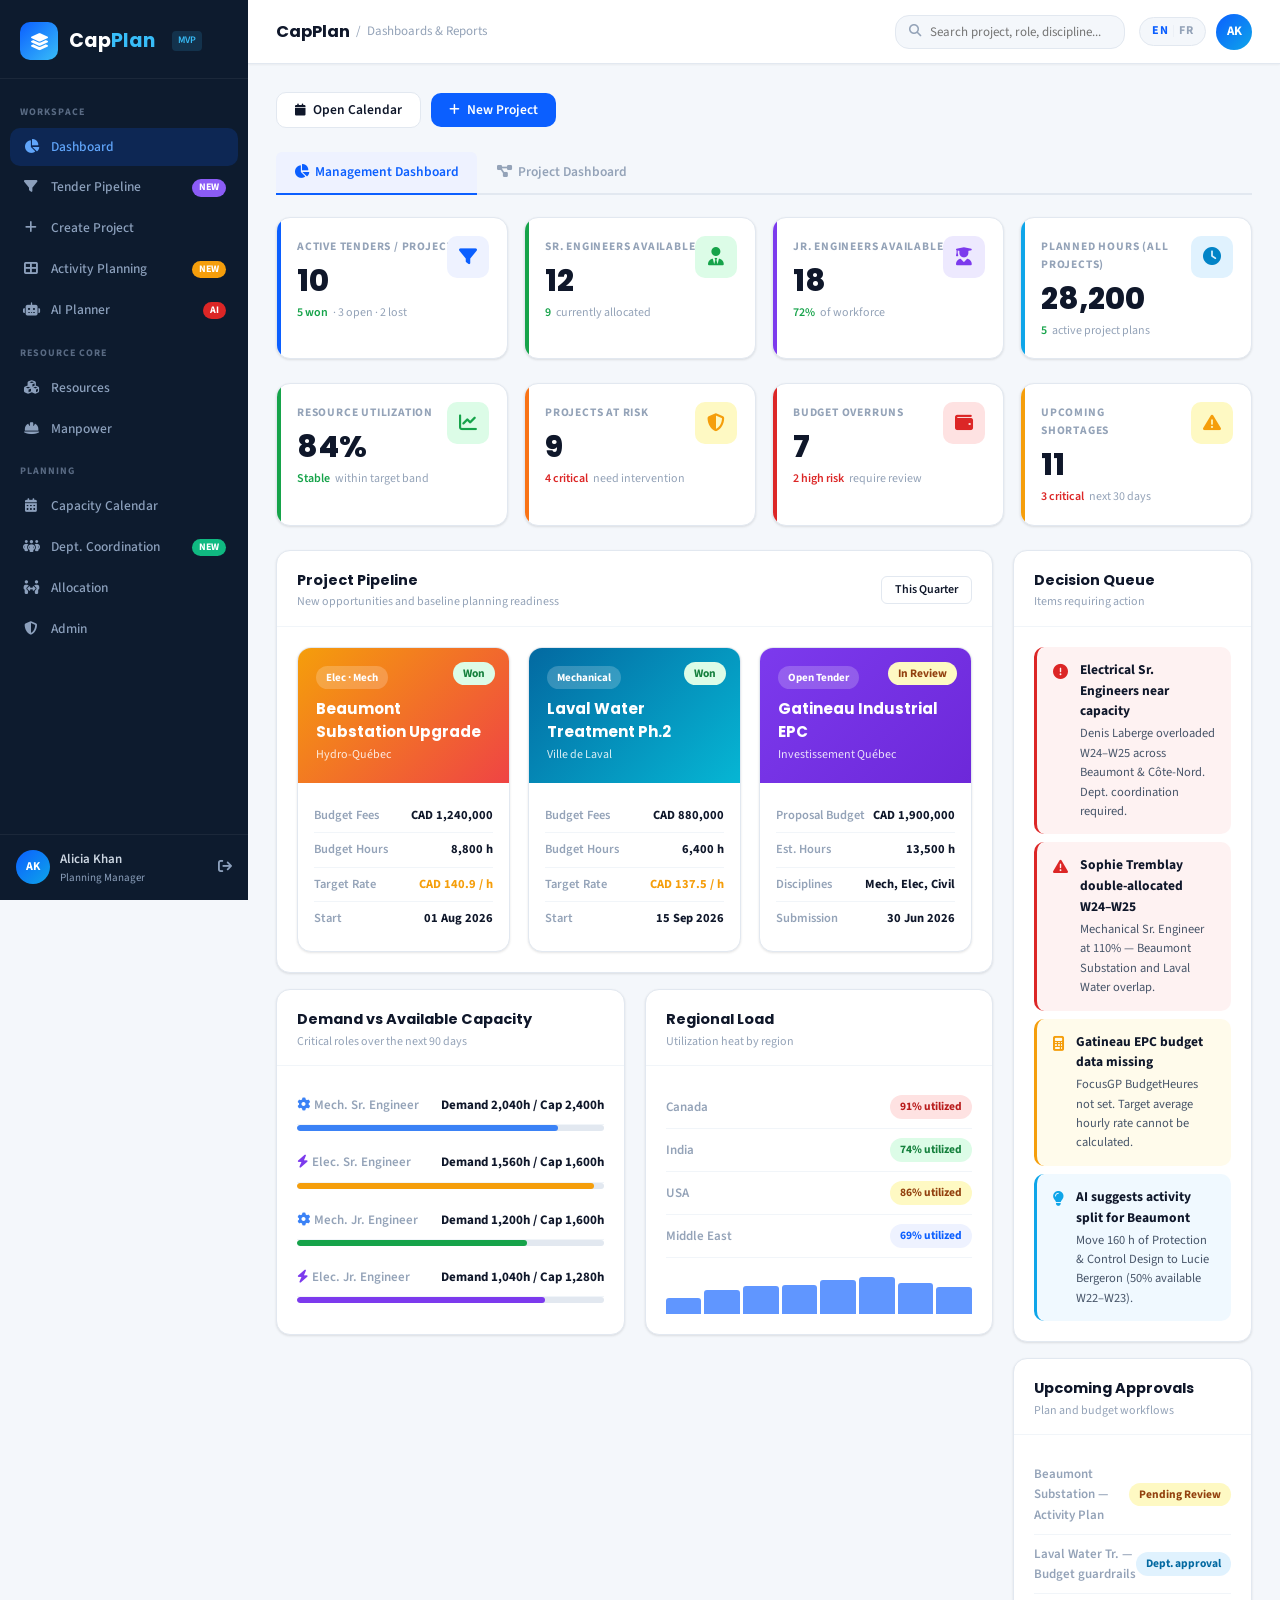
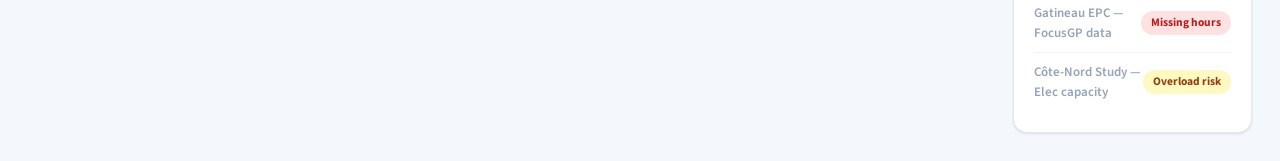
==== commit 91c4aae1: "new link" ====
--- a/app.html
+++ b/app.html
@@ -36,6 +36,18 @@
           </div>
           <div
             class="nav-item"
+            data-screen="tender-pipeline"
+            data-title="Tender Pipeline"
+            data-subtitle="Proposal funnel — open, won and lost tenders"
+          >
+            <span class="nav-icon"><i class="fa-solid fa-filter"></i></span>
+            <span class="nav-label" data-i18n="nav-tender-pipeline"
+              >Tender Pipeline</span
+            >
+            <span class="nav-badge" style="background: #8b5cf6">NEW</span>
+          </div>
+          <div
+            class="nav-item"
             data-screen="create-project"
             data-title="Create New Project"
             data-subtitle="Capture scope, region, budget and constraints"
@@ -47,16 +59,17 @@
           </div>
           <div
             class="nav-item"
-            data-screen="project-detail"
-            data-title="Project Detail"
-            data-subtitle="Plan baseline, phases and project assumptions"
+            data-screen="activity-planning"
+            data-title="Activity Planning"
+            data-subtitle="Discipline × activity × role hour grid — replaces Excel"
           >
             <span class="nav-icon"
-              ><i class="fa-solid fa-diagram-project"></i
+              ><i class="fa-solid fa-table-cells-large"></i
             ></span>
-            <span class="nav-label" data-i18n="nav-project-detail"
-              >Project Detail</span
+            <span class="nav-label" data-i18n="nav-activity-planning"
+              >Activity Planning</span
             >
+            <span class="nav-badge" style="background: #f59e0b">NEW</span>
           </div>
           <div
             class="nav-item"
@@ -76,7 +89,7 @@
             class="nav-item"
             data-screen="resources"
             data-title="Resource Master"
-            data-subtitle="Unified manpower, vehicle and equipment registry"
+            data-subtitle="Unified manpower and discipline registry"
           >
             <span class="nav-icon"><i class="fa-solid fa-cubes"></i></span>
             <span class="nav-label" data-i18n="nav-resources">Resources</span>
@@ -91,52 +104,6 @@
               ><i class="fa-solid fa-helmet-safety"></i
             ></span>
             <span class="nav-label" data-i18n="nav-manpower">Manpower</span>
-          </div>
-          <div
-            class="nav-item"
-            data-screen="vehicles"
-            data-title="Vehicle Master"
-            data-subtitle="Fleet availability and utilization"
-          >
-            <span class="nav-icon"><i class="fa-solid fa-truck"></i></span>
-            <span class="nav-label" data-i18n="nav-vehicles">Vehicles</span>
-          </div>
-          <div
-            class="nav-item"
-            data-screen="equipment"
-            data-title="Equipment Master"
-            data-subtitle="Equipment readiness and cost planning"
-          >
-            <span class="nav-icon"
-              ><i class="fa-solid fa-screwdriver-wrench"></i
-            ></span>
-            <span class="nav-label" data-i18n="nav-equipment">Equipment</span>
-          </div>
-          <div
-            class="nav-item"
-            data-screen="regions"
-            data-title="Region Settings"
-            data-subtitle="Country and region productivity rules"
-          >
-            <span class="nav-icon"
-              ><i class="fa-solid fa-earth-americas"></i
-            ></span>
-            <span class="nav-label" data-i18n="nav-regions"
-              >Region Settings</span
-            >
-          </div>
-          <div
-            class="nav-item"
-            data-screen="historical"
-            data-title="Historical Learning"
-            data-subtitle="Import previous project outcomes"
-          >
-            <span class="nav-icon"
-              ><i class="fa-solid fa-clock-rotate-left"></i
-            ></span>
-            <span class="nav-label" data-i18n="nav-historical"
-              >Historical Data</span
-            >
           </div>
 
           <div class="nav-section-label" data-i18n="nav-section-planning">
@@ -157,6 +124,20 @@
           </div>
           <div
             class="nav-item"
+            data-screen="dept-coordination"
+            data-title="Dept. Coordination"
+            data-subtitle="Cross-department availability heatmap"
+          >
+            <span class="nav-icon"
+              ><i class="fa-solid fa-people-group"></i
+            ></span>
+            <span class="nav-label" data-i18n="nav-dept-coordination"
+              >Dept. Coordination</span
+            >
+            <span class="nav-badge" style="background: #10b981">NEW</span>
+          </div>
+          <div
+            class="nav-item"
             data-screen="allocation"
             data-title="Resource Allocation"
             data-subtitle="Resolve conflicts and assign actual resources"
@@ -165,24 +146,6 @@
               ><i class="fa-solid fa-people-arrows-left-right"></i
             ></span>
             <span class="nav-label" data-i18n="nav-allocation">Allocation</span>
-          </div>
-          <div
-            class="nav-item"
-            data-screen="budget"
-            data-title="Budget Planning"
-            data-subtitle="Cost structure and variance analysis"
-          >
-            <span class="nav-icon"><i class="fa-solid fa-wallet"></i></span>
-            <span class="nav-label" data-i18n="nav-budget">Budget</span>
-          </div>
-          <div
-            class="nav-item"
-            data-screen="reports"
-            data-title="Reports"
-            data-subtitle="Exports for management and project teams"
-          >
-            <span class="nav-icon"><i class="fa-solid fa-file-lines"></i></span>
-            <span class="nav-label" data-i18n="nav-reports">Reports</span>
           </div>
           <div
             class="nav-item"
@@ -220,19 +183,13 @@
           </div>
           <div class="topbar-search">
             <i class="fa-solid fa-magnifying-glass"></i>
-            <input type="text" placeholder="Search project, role, vehicle..." />
+            <input type="text" placeholder="Search project, role, discipline..." />
           </div>
           <div
             class="region-pill"
             id="region-pill-trigger"
-            onclick="toggleRegionDropdown(event)"
+            style="display:none"
           >
-            <i class="fa-solid fa-location-dot"></i>
-            <span id="region-pill-label">Alberta, Canada</span>
-            <i
-              class="fa-solid fa-chevron-down"
-              style="font-size: 9px; margin-left: 2px; opacity: 0.7"
-            ></i>
             <div class="region-dropdown" id="region-dropdown">
               <div
                 class="region-dropdown-item active"
@@ -355,15 +312,6 @@
                   ></i
                   ><span data-i18n="tab-proj-dashboard">Project Dashboard</span>
                 </div>
-                <div class="tab" data-tab="regional">
-                  <i
-                    class="fa-solid fa-earth-americas"
-                    style="margin-right: 6px"
-                  ></i
-                  ><span data-i18n="tab-regional-dashboard"
-                    >Regional Dashboard</span
-                  >
-                </div>
               </div>
 
               <!-- ===== TAB: MANAGEMENT DASHBOARD ===== -->
@@ -378,18 +326,13 @@
                       class="kpi-accent"
                       style="background: var(--primary)"
                     ></div>
-                    <div class="kpi-label" data-i18n="kpi-active-projects">
-                      Active Projects
-                    </div>
-                    <div class="kpi-value">42</div>
+                    <div class="kpi-label">Active Tenders / Projects</div>
+                    <div class="kpi-value">10</div>
                     <div class="kpi-sub">
-                      <span class="trend-up">+6</span>
-                      <span data-i18n="kpi-sub-last-month"
-                        >from last month</span
-                      >
+                      <span class="trend-up">5 won</span> · 3 open · 2 lost
                     </div>
                     <div class="kpi-icon blue">
-                      <i class="fa-solid fa-briefcase"></i>
+                      <i class="fa-solid fa-filter"></i>
                     </div>
                   </div>
                   <div class="kpi-card">
@@ -397,18 +340,13 @@
                       class="kpi-accent"
                       style="background: var(--success)"
                     ></div>
-                    <div class="kpi-label" data-i18n="kpi-avail-manpower">
-                      Available Manpower
-                    </div>
-                    <div class="kpi-value">284</div>
+                    <div class="kpi-label">Sr. Engineers Available</div>
+                    <div class="kpi-value">12</div>
                     <div class="kpi-sub">
-                      <span class="trend-up">218</span>
-                      <span data-i18n="kpi-sub-deployed"
-                        >currently deployed</span
-                      >
+                      <span class="trend-up">9</span> currently allocated
                     </div>
                     <div class="kpi-icon green">
-                      <i class="fa-solid fa-helmet-safety"></i>
+                      <i class="fa-solid fa-user-tie"></i>
                     </div>
                   </div>
                   <div class="kpi-card">
@@ -416,37 +354,27 @@
                       class="kpi-accent"
                       style="background: var(--purple)"
                     ></div>
-                    <div class="kpi-label" data-i18n="kpi-alloc-manpower">
-                      Allocated Manpower
-                    </div>
-                    <div class="kpi-value">218</div>
+                    <div class="kpi-label">Jr. Engineers Available</div>
+                    <div class="kpi-value">18</div>
                     <div class="kpi-sub">
-                      <span class="trend-up">77%</span>
-                      <span data-i18n="kpi-sub-total-workforce"
-                        >of total workforce</span
-                      >
+                      <span class="trend-up">72%</span> of workforce
                     </div>
                     <div class="kpi-icon" style="background: #ede9fe">
                       <i
-                        class="fa-solid fa-users"
+                        class="fa-solid fa-user-graduate"
                         style="color: var(--purple)"
                       ></i>
                     </div>
                   </div>
                   <div class="kpi-card">
                     <div class="kpi-accent" style="background: #0ea5e9"></div>
-                    <div class="kpi-label" data-i18n="kpi-avail-vehicles">
-                      Available Vehicles
-                    </div>
-                    <div class="kpi-value">38</div>
+                    <div class="kpi-label">Planned Hours (All Projects)</div>
+                    <div class="kpi-value">28,200</div>
                     <div class="kpi-sub">
-                      <span class="trend-up">5</span>
-                      <span data-i18n="kpi-sub-maintenance"
-                        >in maintenance this month</span
-                      >
+                      <span class="trend-up">5</span> active project plans
                     </div>
                     <div class="kpi-icon" style="background: #e0f2fe">
-                      <i class="fa-solid fa-truck" style="color: #0284c7"></i>
+                      <i class="fa-solid fa-clock" style="color: #0284c7"></i>
                     </div>
                   </div>
                 </div>
@@ -556,105 +484,97 @@
                       </div>
                       <div class="card-body">
                         <div class="project-grid">
-                          <div class="project-card" data-goto="project-detail">
+                          <div class="project-card" data-goto="tender-pipeline">
                             <div class="pc-header solar">
-                              <span class="pc-type-badge">Solar EPC</span>
-                              <span class="pc-status badge badge-warning"
-                                >AI Pending</span
+                              <span class="pc-type-badge">Elec · Mech</span>
+                              <span class="pc-status badge badge-success"
+                                >Won</span
                               >
-                              <h3>North Ridge 5 MW</h3>
-                              <div class="pc-client">Aurora Renewables</div>
+                              <h3>Beaumont Substation Upgrade</h3>
+                              <div class="pc-client">Hydro-Québec</div>
                             </div>
                             <div class="pc-body">
                               <div class="pc-meta-row">
-                                <span class="label" data-i18n="th-region"
-                                  >Region</span
-                                ><span class="value">Alberta, Canada</span>
+                                <span class="label">Budget Fees</span
+                                ><span class="value">CAD 1,240,000</span>
                               </div>
                               <div class="pc-meta-row">
-                                <span
-                                  class="label"
-                                  data-i18n="kpi-project-budget"
-                                  >Budget</span
-                                ><span class="value">CAD 4.2M</span>
+                                <span class="label">Budget Hours</span
+                                ><span class="value">8,800 h</span>
                               </div>
                               <div class="pc-meta-row">
-                                <span class="label" data-i18n="lbl-start"
-                                  >Start</span
-                                ><span class="value">01 Jul 2026</span>
+                                <span class="label">Target Rate</span
+                                ><span
+                                  class="value"
+                                  style="color: #f59e0b; font-weight: 700"
+                                  >CAD 140.9 / h</span
+                                >
                               </div>
                               <div class="pc-meta-row">
-                                <span class="label" data-i18n="lbl-complexity"
-                                  >Complexity</span
-                                ><span class="value">High</span>
+                                <span class="label">Start</span
+                                ><span class="value">01 Aug 2026</span>
                               </div>
                             </div>
                           </div>
 
-                          <div class="project-card" data-goto="project-detail">
+                          <div class="project-card" data-goto="tender-pipeline">
                             <div class="pc-header water">
-                              <span class="pc-type-badge">Water Pipeline</span>
+                              <span class="pc-type-badge">Mechanical</span>
                               <span class="pc-status badge badge-success"
-                                >Planned</span
+                                >Won</span
                               >
-                              <h3>Telangana East Loop</h3>
-                              <div class="pc-client">Urban Water Board</div>
+                              <h3>Laval Water Treatment Ph.2</h3>
+                              <div class="pc-client">Ville de Laval</div>
                             </div>
                             <div class="pc-body">
                               <div class="pc-meta-row">
-                                <span class="label" data-i18n="th-region"
-                                  >Region</span
-                                ><span class="value">Telangana, India</span>
+                                <span class="label">Budget Fees</span
+                                ><span class="value">CAD 880,000</span>
                               </div>
                               <div class="pc-meta-row">
-                                <span
-                                  class="label"
-                                  data-i18n="kpi-project-budget"
-                                  >Budget</span
-                                ><span class="value">CAD 18M</span>
+                                <span class="label">Budget Hours</span
+                                ><span class="value">6,400 h</span>
                               </div>
                               <div class="pc-meta-row">
-                                <span class="label" data-i18n="lbl-length"
-                                  >Length</span
-                                ><span class="value">42 km</span>
+                                <span class="label">Target Rate</span
+                                ><span
+                                  class="value"
+                                  style="color: #f59e0b; font-weight: 700"
+                                  >CAD 137.5 / h</span
+                                >
                               </div>
                               <div class="pc-meta-row">
-                                <span class="label" data-i18n="lbl-risk"
-                                  >Risk</span
-                                ><span class="value">Monsoon Window</span>
+                                <span class="label">Start</span
+                                ><span class="value">15 Sep 2026</span>
                               </div>
                             </div>
                           </div>
 
-                          <div class="project-card" data-goto="project-detail">
+                          <div class="project-card" data-goto="tender-pipeline">
                             <div class="pc-header maintenance">
-                              <span class="pc-type-badge">Service / O&M</span>
-                              <span class="pc-status badge badge-danger"
-                                >Conflict</span
+                              <span class="pc-type-badge">Open Tender</span>
+                              <span class="pc-status badge badge-warning"
+                                >In Review</span
                               >
-                              <h3>Wind Asset Service Pack</h3>
-                              <div class="pc-client">Kestrel Energy</div>
+                              <h3>Gatineau Industrial EPC</h3>
+                              <div class="pc-client">Investissement Québec</div>
                             </div>
                             <div class="pc-body">
                               <div class="pc-meta-row">
-                                <span class="label" data-i18n="th-region"
-                                  >Region</span
-                                ><span class="value">Texas, USA</span>
+                                <span class="label">Proposal Budget</span
+                                ><span class="value">CAD 1,900,000</span>
                               </div>
                               <div class="pc-meta-row">
-                                <span class="label" data-i18n="lbl-sites"
-                                  >Sites</span
-                                ><span class="value">18 assets</span>
+                                <span class="label">Est. Hours</span
+                                ><span class="value">13,500 h</span>
                               </div>
                               <div class="pc-meta-row">
-                                <span class="label" data-i18n="lbl-issue"
-                                  >Issue</span
-                                ><span class="value">Supervisor shortage</span>
+                                <span class="label">Disciplines</span
+                                ><span class="value">Mech, Elec, Civil</span>
                               </div>
                               <div class="pc-meta-row">
-                                <span class="label" data-i18n="lbl-action"
-                                  >Action</span
-                                ><span class="value">Rebalance required</span>
+                                <span class="label">Submission</span
+                                ><span class="value">30 Jun 2026</span>
                               </div>
                             </div>
                           </div>
@@ -682,49 +602,71 @@
                         </div>
                         <div class="card-body">
                           <div class="stat-row">
-                            <span class="s-label" data-i18n="lbl-site-engineers"
-                              >Site Engineers</span
-                            ><span class="s-val">Demand 29 / Available 24</span>
+                            <span class="s-label"
+                              ><i
+                                class="fa-solid fa-gear"
+                                style="color: #3b82f6; margin-right: 4px"
+                              ></i
+                              >Mech. Sr. Engineer</span
+                            ><span class="s-val"
+                              >Demand 2,040h / Cap 2,400h</span
+                            >
                           </div>
                           <div class="progress-bar">
                             <div
-                              class="progress-fill red"
-                              style="width: 121%"
+                              class="progress-fill"
+                              style="width: 85%; background: #3b82f6"
                             ></div>
                           </div>
                           <div class="stat-row mt-12">
-                            <span class="s-label" data-i18n="th-supervisors"
-                              >Supervisors</span
-                            ><span class="s-val">Demand 46 / Available 41</span>
+                            <span class="s-label"
+                              ><i
+                                class="fa-solid fa-bolt"
+                                style="color: #7c3aed; margin-right: 4px"
+                              ></i
+                              >Elec. Sr. Engineer</span
+                            ><span class="s-val"
+                              >Demand 1,560h / Cap 1,600h</span
+                            >
                           </div>
                           <div class="progress-bar">
                             <div
                               class="progress-fill orange"
-                              style="width: 112%"
+                              style="width: 97%"
                             ></div>
                           </div>
                           <div class="stat-row mt-12">
-                            <span class="s-label" data-i18n="th-technicians"
-                              >Technicians</span
+                            <span class="s-label"
+                              ><i
+                                class="fa-solid fa-gear"
+                                style="color: #3b82f6; margin-right: 4px"
+                              ></i
+                              >Mech. Jr. Engineer</span
                             ><span class="s-val"
-                              >Demand 148 / Available 162</span
+                              >Demand 1,200h / Cap 1,600h</span
                             >
                           </div>
                           <div class="progress-bar">
                             <div
                               class="progress-fill green"
-                              style="width: 91%"
+                              style="width: 75%"
                             ></div>
                           </div>
                           <div class="stat-row mt-12">
-                            <span class="s-label" data-i18n="th-cranes"
-                              >Cranes</span
-                            ><span class="s-val">Demand 6 / Available 5</span>
+                            <span class="s-label"
+                              ><i
+                                class="fa-solid fa-bolt"
+                                style="color: #7c3aed; margin-right: 4px"
+                              ></i
+                              >Elec. Jr. Engineer</span
+                            ><span class="s-val"
+                              >Demand 1,040h / Cap 1,280h</span
+                            >
                           </div>
                           <div class="progress-bar">
                             <div
-                              class="progress-fill red"
-                              style="width: 120%"
+                              class="progress-fill"
+                              style="width: 81%; background: #7c3aed"
                             ></div>
                           </div>
                         </div>
@@ -813,26 +755,38 @@
                             <i class="fa-solid fa-circle-exclamation"></i>
                           </div>
                           <div class="alert-content">
-                            <strong data-i18n="alert-supervisor-shortage-title"
-                              >Supervisor shortage in Alberta</strong
+                            <strong
+                              >Electrical Sr. Engineers near capacity</strong
                             >
-                            <p data-i18n="alert-supervisor-shortage-desc">
-                              North Ridge 5 MW will need 2 additional
-                              supervisors in August.
+                            <p>
+                              Denis Laberge overloaded W24–W25 across Beaumont
+                              &amp; Côte-Nord. Dept. coordination required.
+                            </p>
+                          </div>
+                        </div>
+                        <div class="alert alert-danger">
+                          <div class="alert-icon">
+                            <i class="fa-solid fa-triangle-exclamation"></i>
+                          </div>
+                          <div class="alert-content">
+                            <strong
+                              >Sophie Tremblay double-allocated W24–W25</strong
+                            >
+                            <p>
+                              Mechanical Sr. Engineer at 110% — Beaumont
+                              Substation and Laval Water overlap.
                             </p>
                           </div>
                         </div>
                         <div class="alert alert-warning">
                           <div class="alert-icon">
-                            <i class="fa-solid fa-triangle-exclamation"></i>
+                            <i class="fa-solid fa-calculator"></i>
                           </div>
                           <div class="alert-content">
-                            <strong data-i18n="alert-crane-overlap-title"
-                              >Crane overlap in Week 32</strong
-                            >
-                            <p data-i18n="alert-crane-overlap-desc">
-                              One crane is double-booked across solar and
-                              pipeline jobs.
+                            <strong>Gatineau EPC budget data missing</strong>
+                            <p>
+                              FocusGP BudgetHeures not set. Target average
+                              hourly rate cannot be calculated.
                             </p>
                           </div>
                         </div>
@@ -841,12 +795,12 @@
                             <i class="fa-solid fa-lightbulb"></i>
                           </div>
                           <div class="alert-content">
-                            <strong data-i18n="alert-subcontract-title"
-                              >AI suggests subcontract option</strong
+                            <strong
+                              >AI suggests activity split for Beaumont</strong
                             >
-                            <p data-i18n="alert-subcontract-desc">
-                              Service van rental reduces capital lock-in for the
-                              service portfolio.
+                            <p>
+                              Move 160 h of Protection &amp; Control Design to
+                              Lucie Bergeron (50% available W22–W23).
                             </p>
                           </div>
                         </div>
@@ -872,19 +826,27 @@
                       </div>
                       <div class="card-body">
                         <div class="stat-row">
-                          <span class="s-label">North Ridge 5 MW</span
+                          <span class="s-label"
+                            >Beaumont Substation — Activity Plan</span
                           ><span class="badge badge-warning"
-                            >Budget review</span
+                            >Pending Review</span
                           >
                         </div>
                         <div class="stat-row">
-                          <span class="s-label">East Loop Pipeline</span
-                          ><span class="badge badge-info">Owner approval</span>
+                          <span class="s-label"
+                            >Laval Water Tr. — Budget guardrails</span
+                          ><span class="badge badge-info">Dept. approval</span>
                         </div>
                         <div class="stat-row">
-                          <span class="s-label">Wind Service Pack</span
-                          ><span class="badge badge-danger"
-                            >Conflict override</span
+                          <span class="s-label"
+                            >Gatineau EPC — FocusGP data</span
+                          ><span class="badge badge-danger">Missing hours</span>
+                        </div>
+                        <div class="stat-row">
+                          <span class="s-label"
+                            >Côte-Nord Study — Elec capacity</span
+                          ><span class="badge badge-warning"
+                            >Overload risk</span
                           >
                         </div>
                       </div>
@@ -1428,790 +1390,2063 @@
                 </div>
               </div>
               <!-- end tab-panel project -->
-
-              <!-- ===== TAB: REGIONAL DASHBOARD ===== -->
-              <div class="tab-panel" id="dash-regional">
-                <!-- Regional KPIs -->
-                <div
-                  class="kpi-grid"
-                  style="
-                    grid-template-columns: repeat(4, 1fr);
-                    margin-bottom: 16px;
-                  "
-                >
-                  <div class="kpi-card">
-                    <div
-                      class="kpi-accent"
-                      style="background: var(--primary)"
-                    ></div>
-                    <div class="kpi-label" data-i18n="kpi-active-regions">
-                      Active Regions
-                    </div>
-                    <div class="kpi-value">7</div>
-                    <div class="kpi-sub">
-                      <span class="trend-up">3</span> high-utilization
-                    </div>
-                    <div class="kpi-icon blue">
-                      <i class="fa-solid fa-earth-americas"></i>
-                    </div>
-                  </div>
-                  <div class="kpi-card">
-                    <div
-                      class="kpi-accent"
-                      style="background: var(--danger)"
-                    ></div>
-                    <div class="kpi-label" data-i18n="kpi-regions-shortage">
-                      Regions with Shortage
-                    </div>
-                    <div class="kpi-value">3</div>
-                    <div class="kpi-sub">
-                      <span class="trend-down">Canada, USA, ME</span>
-                    </div>
-                    <div class="kpi-icon red">
-                      <i class="fa-solid fa-triangle-exclamation"></i>
-                    </div>
-                  </div>
-                  <div class="kpi-card">
-                    <div
-                      class="kpi-accent"
-                      style="background: var(--success)"
-                    ></div>
-                    <div class="kpi-label" data-i18n="kpi-avg-regional-util">
-                      Avg Regional Utilization
-                    </div>
-                    <div class="kpi-value">81%</div>
-                    <div class="kpi-sub">
-                      <span class="trend-up">Stable</span>
-                      <span data-i18n="trend-stable-this-quarter"
-                        >this quarter</span
-                      >
-                    </div>
-                    <div class="kpi-icon green">
-                      <i class="fa-solid fa-chart-line"></i>
-                    </div>
-                  </div>
-                  <div class="kpi-card">
-                    <div
-                      class="kpi-accent"
-                      style="background: var(--warning)"
-                    ></div>
-                    <div
-                      class="kpi-label"
-                      data-i18n="kpi-total-regional-budget"
-                    >
-                      Total Regional Budget
-                    </div>
-                    <div class="kpi-value">$42.6M</div>
-                    <div class="kpi-sub">
-                      <span class="trend-up">78%</span> allocated
-                    </div>
-                    <div class="kpi-icon orange">
-                      <i class="fa-solid fa-wallet"></i>
-                    </div>
-                  </div>
-                </div>
-
-                <!-- Regional Detail Table -->
-                <div class="card" style="margin-bottom: 16px">
-                  <div class="card-header">
-                    <div>
-                      <div
-                        class="card-title"
-                        data-i18n="card-region-project-summary"
-                      >
-                        Region-wise Project &amp; Resource Summary
-                      </div>
-                      <div class="card-subtitle">
-                        Manpower demand, shortage, utilization, and cost by
-                        region
-                      </div>
-                    </div>
-                    <button class="btn btn-sm btn-outline">
-                      <i class="fa-solid fa-download"></i> Export
-                    </button>
-                  </div>
-                  <div class="card-body">
-                    <div class="table-wrapper" style="margin: 0">
-                      <table>
-                        <thead>
-                          <tr>
-                            <th>Region</th>
-                            <th>Active Projects</th>
-                            <th>Manpower Demand</th>
-                            <th>Available</th>
-                            <th>Shortage</th>
-                            <th>Utilization</th>
-                            <th>Resource Cost</th>
-                            <th>Status</th>
-                          </tr>
-                        </thead>
-                        <tbody>
-                          <tr style="background: #fef2f2">
-                            <td>
-                              <strong>Canada</strong>
-                              <div class="fs-12 text-muted">
-                                Alberta · BC · Ontario
-                              </div>
-                            </td>
-                            <td>8</td>
-                            <td>94</td>
-                            <td>82</td>
-                            <td style="color: #dc2626; font-weight: 700">
-                              −12
-                              <i
-                                class="fa-solid fa-triangle-exclamation"
-                                style="font-size: 10px"
-                              ></i>
-                            </td>
-                            <td>
-                              <div
-                                style="
-                                  display: flex;
-                                  align-items: center;
-                                  gap: 6px;
-                                "
-                              >
-                                <div
-                                  style="
-                                    background: #e2e8f0;
-                                    border-radius: 4px;
-                                    height: 6px;
-                                    width: 60px;
-                                  "
-                                >
-                                  <div
-                                    style="
-                                      width: 91%;
-                                      height: 100%;
-                                      background: #dc2626;
-                                      border-radius: 4px;
-                                    "
-                                  ></div>
-                                </div>
-                                <span
-                                  style="
-                                    font-size: 12px;
-                                    color: #dc2626;
-                                    font-weight: 700;
-                                  "
-                                  >91%</span
-                                >
-                              </div>
-                            </td>
-                            <td>CAD 8.4M</td>
-                            <td>
-                              <span class="badge badge-danger">Shortage</span>
-                            </td>
-                          </tr>
-                          <tr>
-                            <td>
-                              <strong>India</strong>
-                              <div class="fs-12 text-muted">
-                                Telangana · Maharashtra
-                              </div>
-                            </td>
-                            <td>12</td>
-                            <td>118</td>
-                            <td>142</td>
-                            <td style="color: #16a34a; font-weight: 700">
-                              +24 surplus
-                            </td>
-                            <td>
-                              <div
-                                style="
-                                  display: flex;
-                                  align-items: center;
-                                  gap: 6px;
-                                "
-                              >
-                                <div
-                                  style="
-                                    background: #e2e8f0;
-                                    border-radius: 4px;
-                                    height: 6px;
-                                    width: 60px;
-                                  "
-                                >
-                                  <div
-                                    style="
-                                      width: 74%;
-                                      height: 100%;
-                                      background: #16a34a;
-                                      border-radius: 4px;
-                                    "
-                                  ></div>
-                                </div>
-                                <span
-                                  style="
-                                    font-size: 12px;
-                                    color: #16a34a;
-                                    font-weight: 700;
-                                  "
-                                  >74%</span
-                                >
-                              </div>
-                            </td>
-                            <td>CAD 24M</td>
-                            <td>
-                              <span class="badge badge-success">Healthy</span>
-                            </td>
-                          </tr>
-                          <tr style="background: #fffbeb">
-                            <td>
-                              <strong>USA</strong>
-                              <div class="fs-12 text-muted">
-                                Texas · California
-                              </div>
-                            </td>
-                            <td>7</td>
-                            <td>76</td>
-                            <td>72</td>
-                            <td style="color: #d97706; font-weight: 700">
-                              −4
-                              <i
-                                class="fa-solid fa-triangle-exclamation"
-                                style="font-size: 10px"
-                              ></i>
-                            </td>
-                            <td>
-                              <div
-                                style="
-                                  display: flex;
-                                  align-items: center;
-                                  gap: 6px;
-                                "
-                              >
-                                <div
-                                  style="
-                                    background: #e2e8f0;
-                                    border-radius: 4px;
-                                    height: 6px;
-                                    width: 60px;
-                                  "
-                                >
-                                  <div
-                                    style="
-                                      width: 86%;
-                                      height: 100%;
-                                      background: #f59e0b;
-                                      border-radius: 4px;
-                                    "
-                                  ></div>
-                                </div>
-                                <span
-                                  style="
-                                    font-size: 12px;
-                                    color: #d97706;
-                                    font-weight: 700;
-                                  "
-                                  >86%</span
-                                >
-                              </div>
-                            </td>
-                            <td>USD 6.8M</td>
-                            <td>
-                              <span class="badge badge-warning">Tight</span>
-                            </td>
-                          </tr>
-                          <tr>
-                            <td>
-                              <strong>Middle East</strong>
-                              <div class="fs-12 text-muted">
-                                UAE · Saudi Arabia
-                              </div>
-                            </td>
-                            <td>5</td>
-                            <td>52</td>
-                            <td>64</td>
-                            <td style="color: #16a34a; font-weight: 700">
-                              +12 surplus
-                            </td>
-                            <td>
-                              <div
-                                style="
-                                  display: flex;
-                                  align-items: center;
-                                  gap: 6px;
-                                "
-                              >
-                                <div
-                                  style="
-                                    background: #e2e8f0;
-                                    border-radius: 4px;
-                                    height: 6px;
-                                    width: 60px;
-                                  "
-                                >
-                                  <div
-                                    style="
-                                      width: 69%;
-                                      height: 100%;
-                                      background: #0b5fff;
-                                      border-radius: 4px;
-                                    "
-                                  ></div>
-                                </div>
-                                <span
-                                  style="
-                                    font-size: 12px;
-                                    color: var(--primary);
-                                    font-weight: 700;
-                                  "
-                                  >69%</span
-                                >
-                              </div>
-                            </td>
-                            <td>USD 4.1M</td>
-                            <td>
-                              <span class="badge badge-success">Healthy</span>
-                            </td>
-                          </tr>
-                          <tr>
-                            <td>
-                              <strong>Europe</strong>
-                              <div class="fs-12 text-muted">UK · Germany</div>
-                            </td>
-                            <td>4</td>
-                            <td>38</td>
-                            <td>44</td>
-                            <td style="color: #16a34a; font-weight: 700">
-                              +6 surplus
-                            </td>
-                            <td>
-                              <div
-                                style="
-                                  display: flex;
-                                  align-items: center;
-                                  gap: 6px;
-                                "
-                              >
-                                <div
-                                  style="
-                                    background: #e2e8f0;
-                                    border-radius: 4px;
-                                    height: 6px;
-                                    width: 60px;
-                                  "
-                                >
-                                  <div
-                                    style="
-                                      width: 71%;
-                                      height: 100%;
-                                      background: #16a34a;
-                                      border-radius: 4px;
-                                    "
-                                  ></div>
-                                </div>
-                                <span
-                                  style="
-                                    font-size: 12px;
-                                    color: #16a34a;
-                                    font-weight: 700;
-                                  "
-                                  >71%</span
-                                >
-                              </div>
-                            </td>
-                            <td>EUR 3.6M</td>
-                            <td>
-                              <span class="badge badge-success">Healthy</span>
-                            </td>
-                          </tr>
-                          <tr style="background: #fef2f2">
-                            <td>
-                              <strong>Africa</strong>
-                              <div class="fs-12 text-muted">
-                                South Africa · Kenya
-                              </div>
-                            </td>
-                            <td>3</td>
-                            <td>28</td>
-                            <td>22</td>
-                            <td style="color: #dc2626; font-weight: 700">
-                              −6
-                              <i
-                                class="fa-solid fa-triangle-exclamation"
-                                style="font-size: 10px"
-                              ></i>
-                            </td>
-                            <td>
-                              <div
-                                style="
-                                  display: flex;
-                                  align-items: center;
-                                  gap: 6px;
-                                "
-                              >
-                                <div
-                                  style="
-                                    background: #e2e8f0;
-                                    border-radius: 4px;
-                                    height: 6px;
-                                    width: 60px;
-                                  "
-                                >
-                                  <div
-                                    style="
-                                      width: 94%;
-                                      height: 100%;
-                                      background: #dc2626;
-                                      border-radius: 4px;
-                                    "
-                                  ></div>
-                                </div>
-                                <span
-                                  style="
-                                    font-size: 12px;
-                                    color: #dc2626;
-                                    font-weight: 700;
-                                  "
-                                  >94%</span
-                                >
-                              </div>
-                            </td>
-                            <td>USD 2.3M</td>
-                            <td>
-                              <span class="badge badge-danger">Shortage</span>
-                            </td>
-                          </tr>
-                          <tr>
-                            <td>
-                              <strong>Australia</strong>
-                              <div class="fs-12 text-muted">
-                                Queensland · NSW
-                              </div>
-                            </td>
-                            <td>3</td>
-                            <td>24</td>
-                            <td>30</td>
-                            <td style="color: #16a34a; font-weight: 700">
-                              +6 surplus
-                            </td>
-                            <td>
-                              <div
-                                style="
-                                  display: flex;
-                                  align-items: center;
-                                  gap: 6px;
-                                "
-                              >
-                                <div
-                                  style="
-                                    background: #e2e8f0;
-                                    border-radius: 4px;
-                                    height: 6px;
-                                    width: 60px;
-                                  "
-                                >
-                                  <div
-                                    style="
-                                      width: 66%;
-                                      height: 100%;
-                                      background: #16a34a;
-                                      border-radius: 4px;
-                                    "
-                                  ></div>
-                                </div>
-                                <span
-                                  style="
-                                    font-size: 12px;
-                                    color: #16a34a;
-                                    font-weight: 700;
-                                  "
-                                  >66%</span
-                                >
-                              </div>
-                            </td>
-                            <td>AUD 2.8M</td>
-                            <td>
-                              <span class="badge badge-success">Healthy</span>
-                            </td>
-                          </tr>
-                        </tbody>
-                      </table>
-                    </div>
-                  </div>
-                </div>
-
-                <!-- Cost Comparison Chart (visual) -->
-                <div class="grid-2">
-                  <div class="card">
-                    <div class="card-header">
-                      <div>
-                        <div class="card-title">
-                          Region-wise Cost Comparison
-                        </div>
-                        <div class="card-subtitle">
-                          Total resource cost per region
-                        </div>
-                      </div>
-                    </div>
-                    <div class="card-body">
-                      <div
-                        style="display: flex; flex-direction: column; gap: 10px"
-                      >
-                        <div>
-                          <div
-                            style="
-                              display: flex;
-                              justify-content: space-between;
-                              font-size: 12px;
-                              margin-bottom: 3px;
-                            "
-                          >
-                            <span>Canada</span
-                            ><span style="font-weight: 700">CAD 8.4M</span>
-                          </div>
-                          <div
-                            style="
-                              background: #e2e8f0;
-                              border-radius: 4px;
-                              height: 10px;
-                            "
-                          >
-                            <div
-                              style="
-                                width: 100%;
-                                height: 100%;
-                                background: #dc2626;
-                                border-radius: 4px;
-                              "
-                            ></div>
-                          </div>
-                        </div>
-                        <div>
-                          <div
-                            style="
-                              display: flex;
-                              justify-content: space-between;
-                              font-size: 12px;
-                              margin-bottom: 3px;
-                            "
-                          >
-                            <span>India</span
-                            ><span style="font-weight: 700"
-                              >CAD 24M (~USD 2.9M)</span
-                            >
-                          </div>
-                          <div
-                            style="
-                              background: #e2e8f0;
-                              border-radius: 4px;
-                              height: 10px;
-                            "
-                          >
-                            <div
-                              style="
-                                width: 34%;
-                                height: 100%;
-                                background: #16a34a;
-                                border-radius: 4px;
-                              "
-                            ></div>
-                          </div>
-                        </div>
-                        <div>
-                          <div
-                            style="
-                              display: flex;
-                              justify-content: space-between;
-                              font-size: 12px;
-                              margin-bottom: 3px;
-                            "
-                          >
-                            <span>USA</span
-                            ><span style="font-weight: 700">USD 6.8M</span>
-                          </div>
-                          <div
-                            style="
-                              background: #e2e8f0;
-                              border-radius: 4px;
-                              height: 10px;
-                            "
-                          >
-                            <div
-                              style="
-                                width: 81%;
-                                height: 100%;
-                                background: #f59e0b;
-                                border-radius: 4px;
-                              "
-                            ></div>
-                          </div>
-                        </div>
-                        <div>
-                          <div
-                            style="
-                              display: flex;
-                              justify-content: space-between;
-                              font-size: 12px;
-                              margin-bottom: 3px;
-                            "
-                          >
-                            <span>Middle East</span
-                            ><span style="font-weight: 700">USD 4.1M</span>
-                          </div>
-                          <div
-                            style="
-                              background: #e2e8f0;
-                              border-radius: 4px;
-                              height: 10px;
-                            "
-                          >
-                            <div
-                              style="
-                                width: 49%;
-                                height: 100%;
-                                background: #0b5fff;
-                                border-radius: 4px;
-                              "
-                            ></div>
-                          </div>
-                        </div>
-                        <div>
-                          <div
-                            style="
-                              display: flex;
-                              justify-content: space-between;
-                              font-size: 12px;
-                              margin-bottom: 3px;
-                            "
-                          >
-                            <span>Europe</span
-                            ><span style="font-weight: 700">EUR 3.6M</span>
-                          </div>
-                          <div
-                            style="
-                              background: #e2e8f0;
-                              border-radius: 4px;
-                              height: 10px;
-                            "
-                          >
-                            <div
-                              style="
-                                width: 43%;
-                                height: 100%;
-                                background: #7c3aed;
-                                border-radius: 4px;
-                              "
-                            ></div>
-                          </div>
-                        </div>
-                        <div>
-                          <div
-                            style="
-                              display: flex;
-                              justify-content: space-between;
-                              font-size: 12px;
-                              margin-bottom: 3px;
-                            "
-                          >
-                            <span>Africa</span
-                            ><span style="font-weight: 700">USD 2.3M</span>
-                          </div>
-                          <div
-                            style="
-                              background: #e2e8f0;
-                              border-radius: 4px;
-                              height: 10px;
-                            "
-                          >
-                            <div
-                              style="
-                                width: 27%;
-                                height: 100%;
-                                background: #dc2626;
-                                border-radius: 4px;
-                              "
-                            ></div>
-                          </div>
-                        </div>
-                        <div>
-                          <div
-                            style="
-                              display: flex;
-                              justify-content: space-between;
-                              font-size: 12px;
-                              margin-bottom: 3px;
-                            "
-                          >
-                            <span>Australia</span
-                            ><span style="font-weight: 700">AUD 2.8M</span>
-                          </div>
-                          <div
-                            style="
-                              background: #e2e8f0;
-                              border-radius: 4px;
-                              height: 10px;
-                            "
-                          >
-                            <div
-                              style="
-                                width: 33%;
-                                height: 100%;
-                                background: #16a34a;
-                                border-radius: 4px;
-                              "
-                            ></div>
-                          </div>
-                        </div>
-                      </div>
-                    </div>
-                  </div>
-                  <div class="card">
-                    <div class="card-header">
-                      <div>
-                        <div class="card-title">Shortage Alerts by Region</div>
-                        <div class="card-subtitle">
-                          Regions requiring immediate action
-                        </div>
-                      </div>
-                    </div>
-                    <div class="card-body alert-list">
-                      <div class="alert alert-danger">
-                        <div class="alert-icon">
-                          <i class="fa-solid fa-flag-usa"></i>
-                        </div>
-                        <div class="alert-content">
-                          <strong>Canada — 12 manpower shortage</strong>
-                          <p>
-                            Alberta projects need 12 more workers. Sourcing from
-                            India surplus recommended.
-                          </p>
-                        </div>
-                      </div>
-                      <div class="alert alert-danger">
-                        <div class="alert-icon">
-                          <i class="fa-solid fa-globe-africa"></i>
-                        </div>
-                        <div class="alert-content">
-                          <strong>Africa — 6 manpower shortage</strong>
-                          <p>
-                            South Africa and Kenya sites at 94% utilization. At
-                            risk of delays.
-                          </p>
-                        </div>
-                      </div>
-                      <div class="alert alert-warning">
-                        <div class="alert-icon">
-                          <i class="fa-solid fa-flag-usa"></i>
-                        </div>
-                        <div class="alert-content">
-                          <strong>USA — tightening capacity</strong>
-                          <p>
-                            Texas at 86% utilization. Supervisor pool nearly
-                            exhausted for Q3.
-                          </p>
-                        </div>
-                      </div>
-                    </div>
-                  </div>
-                </div>
-              </div>
-              <!-- end tab-panel regional -->
             </div>
             <!-- end data-tab-group="dash" -->
           </section>
+
+          <!-- ===== SCREEN: TENDER PIPELINE ===== -->
+          <section class="screen" id="tender-pipeline">
+            <div class="page-header">
+              <div class="page-header-left">
+                <h1>Tender Pipeline</h1>
+                <p>
+                  Track active proposals from bid to award. Distinguish
+                  committed delivery demand from tentative tender demand.
+                </p>
+              </div>
+              <div class="page-header-actions">
+                <button class="btn btn-outline" data-goto="activity-planning">
+                  <i class="fa-solid fa-table-cells-large"></i> Plan Activities
+                </button>
+                <button
+                  class="btn btn-primary"
+                  onclick="openModal('modal-new-tender')"
+                >
+                  <i class="fa-solid fa-plus"></i> New Tender
+                </button>
+              </div>
+            </div>
+
+            <!-- Funnel KPIs -->
+            <div
+              class="kpi-grid"
+              style="grid-template-columns: repeat(5, 1fr); margin-bottom: 20px"
+            >
+              <div class="kpi-card">
+                <div class="kpi-accent" style="background: #6366f1"></div>
+                <div class="kpi-label">Total Tenders</div>
+                <div class="kpi-value">10</div>
+                <div class="kpi-sub">
+                  <span class="trend-up">Active pipeline</span>
+                </div>
+                <div class="kpi-icon" style="background: #eef2ff">
+                  <i class="fa-solid fa-filter" style="color: #6366f1"></i>
+                </div>
+              </div>
+              <div class="kpi-card">
+                <div class="kpi-accent" style="background: #3b82f6"></div>
+                <div class="kpi-label">Open / In Review</div>
+                <div class="kpi-value">3</div>
+                <div class="kpi-sub">
+                  <span style="color: #3b82f6">Tentative demand</span>
+                </div>
+                <div class="kpi-icon" style="background: #eff6ff">
+                  <i
+                    class="fa-solid fa-hourglass-half"
+                    style="color: #3b82f6"
+                  ></i>
+                </div>
+              </div>
+              <div class="kpi-card">
+                <div class="kpi-accent" style="background: #10b981"></div>
+                <div class="kpi-label">Won / Awarded</div>
+                <div class="kpi-value">5</div>
+                <div class="kpi-sub">
+                  <span class="trend-up">Committed demand</span>
+                </div>
+                <div class="kpi-icon green">
+                  <i class="fa-solid fa-trophy"></i>
+                </div>
+              </div>
+              <div class="kpi-card">
+                <div class="kpi-accent" style="background: #ef4444"></div>
+                <div class="kpi-label">Lost / Declined</div>
+                <div class="kpi-value">2</div>
+                <div class="kpi-sub">
+                  <span class="trend-down">Released capacity</span>
+                </div>
+                <div class="kpi-icon red">
+                  <i class="fa-solid fa-xmark"></i>
+                </div>
+              </div>
+              <div class="kpi-card">
+                <div class="kpi-accent" style="background: #f59e0b"></div>
+                <div class="kpi-label">Win Rate</div>
+                <div class="kpi-value">50%</div>
+                <div class="kpi-sub">
+                  <span class="trend-up">5 of 10 tenders</span>
+                </div>
+                <div class="kpi-icon orange">
+                  <i class="fa-solid fa-percent"></i>
+                </div>
+              </div>
+            </div>
+
+            <!-- Filter chips -->
+            <div
+              style="
+                display: flex;
+                gap: 8px;
+                margin-bottom: 16px;
+                flex-wrap: wrap;
+              "
+            >
+              <div class="chip active-chip">All Tenders</div>
+              <div class="chip">Open</div>
+              <div class="chip">Won</div>
+              <div class="chip">Lost</div>
+              <div class="chip">Mechanical</div>
+              <div class="chip">Electrical</div>
+              <div style="margin-left: auto">
+                <div
+                  class="search-bar"
+                  style="
+                    background: var(--card-bg);
+                    border: 1px solid var(--border);
+                    border-radius: 8px;
+                    padding: 6px 12px;
+                    display: flex;
+                    gap: 8px;
+                    align-items: center;
+                  "
+                >
+                  <i
+                    class="fa-solid fa-magnifying-glass"
+                    style="color: var(--text-muted)"
+                  ></i>
+                  <input
+                    style="
+                      border: none;
+                      background: transparent;
+                      font-size: 13px;
+                      outline: none;
+                      width: 200px;
+                    "
+                    placeholder="Search tender name or client…"
+                  />
+                </div>
+              </div>
+            </div>
+
+            <!-- Tender Cards -->
+            <div class="tender-grid">
+              <!-- Won tenders -->
+              <div class="tender-card tender-won">
+                <div class="tender-card-header">
+                  <div class="tender-status-badge won">
+                    <i class="fa-solid fa-trophy"></i> Won
+                  </div>
+                  <div class="tender-discipline-pills">
+                    <span class="disc-pill mech">Mechanical</span>
+                    <span class="disc-pill elec">Electrical</span>
+                  </div>
+                </div>
+                <h3 class="tender-name">Beaumont Substation Upgrade</h3>
+                <div class="tender-client">
+                  <i class="fa-solid fa-building"></i> Hydro-Québec
+                </div>
+                <div class="tender-meta-grid">
+                  <div class="tm-row">
+                    <span class="tm-label">Budget Fees</span
+                    ><span class="tm-value">CAD 1,240,000</span>
+                  </div>
+                  <div class="tm-row">
+                    <span class="tm-label">Budget Hours</span
+                    ><span class="tm-value">8,800 h</span>
+                  </div>
+                  <div class="tm-row tm-highlight">
+                    <span class="tm-label">Target Avg Rate</span
+                    ><span class="tm-value rate-value">CAD 140.9 / h</span>
+                  </div>
+                  <div class="tm-row">
+                    <span class="tm-label">Start Date</span
+                    ><span class="tm-value">01 Aug 2026</span>
+                  </div>
+                  <div class="tm-row">
+                    <span class="tm-label">End Date</span
+                    ><span class="tm-value">31 Mar 2027</span>
+                  </div>
+                  <div class="tm-row">
+                    <span class="tm-label">Proposal Lead</span
+                    ><span class="tm-value">J. Tremblay</span>
+                  </div>
+                </div>
+                <div class="tender-actions">
+                  <button
+                    class="btn btn-sm btn-primary"
+                    data-goto="activity-planning"
+                  >
+                    <i class="fa-solid fa-table-cells-large"></i> Plan
+                    Activities
+                  </button>
+                  <button class="btn btn-sm btn-outline">
+                    <i class="fa-solid fa-eye"></i> View
+                  </button>
+                </div>
+              </div>
+
+              <div class="tender-card tender-won">
+                <div class="tender-card-header">
+                  <div class="tender-status-badge won">
+                    <i class="fa-solid fa-trophy"></i> Won
+                  </div>
+                  <div class="tender-discipline-pills">
+                    <span class="disc-pill mech">Mechanical</span>
+                  </div>
+                </div>
+                <h3 class="tender-name">Laval Water Treatment Phase 2</h3>
+                <div class="tender-client">
+                  <i class="fa-solid fa-building"></i> Ville de Laval
+                </div>
+                <div class="tender-meta-grid">
+                  <div class="tm-row">
+                    <span class="tm-label">Budget Fees</span
+                    ><span class="tm-value">CAD 880,000</span>
+                  </div>
+                  <div class="tm-row">
+                    <span class="tm-label">Budget Hours</span
+                    ><span class="tm-value">6,400 h</span>
+                  </div>
+                  <div class="tm-row tm-highlight">
+                    <span class="tm-label">Target Avg Rate</span
+                    ><span class="tm-value rate-value">CAD 137.5 / h</span>
+                  </div>
+                  <div class="tm-row">
+                    <span class="tm-label">Start Date</span
+                    ><span class="tm-value">15 Sep 2026</span>
+                  </div>
+                  <div class="tm-row">
+                    <span class="tm-label">End Date</span
+                    ><span class="tm-value">30 Jun 2027</span>
+                  </div>
+                  <div class="tm-row">
+                    <span class="tm-label">Proposal Lead</span
+                    ><span class="tm-value">M. Côté</span>
+                  </div>
+                </div>
+                <div class="tender-actions">
+                  <button
+                    class="btn btn-sm btn-primary"
+                    data-goto="activity-planning"
+                  >
+                    <i class="fa-solid fa-table-cells-large"></i> Plan
+                    Activities
+                  </button>
+                  <button class="btn btn-sm btn-outline">
+                    <i class="fa-solid fa-eye"></i> View
+                  </button>
+                </div>
+              </div>
+
+              <div class="tender-card tender-won">
+                <div class="tender-card-header">
+                  <div class="tender-status-badge won">
+                    <i class="fa-solid fa-trophy"></i> Won
+                  </div>
+                  <div class="tender-discipline-pills">
+                    <span class="disc-pill elec">Electrical</span>
+                  </div>
+                </div>
+                <h3 class="tender-name">Côte-Nord Transmission Line Study</h3>
+                <div class="tender-client">
+                  <i class="fa-solid fa-building"></i> TransÉnergie
+                </div>
+                <div class="tender-meta-grid">
+                  <div class="tm-row">
+                    <span class="tm-label">Budget Fees</span
+                    ><span class="tm-value">CAD 620,000</span>
+                  </div>
+                  <div class="tm-row">
+                    <span class="tm-label">Budget Hours</span
+                    ><span class="tm-value">4,200 h</span>
+                  </div>
+                  <div class="tm-row tm-highlight">
+                    <span class="tm-label">Target Avg Rate</span
+                    ><span class="tm-value rate-value">CAD 147.6 / h</span>
+                  </div>
+                  <div class="tm-row">
+                    <span class="tm-label">Start Date</span
+                    ><span class="tm-value">01 Oct 2026</span>
+                  </div>
+                  <div class="tm-row">
+                    <span class="tm-label">End Date</span
+                    ><span class="tm-value">31 Dec 2026</span>
+                  </div>
+                  <div class="tm-row">
+                    <span class="tm-label">Proposal Lead</span
+                    ><span class="tm-value">S. Girard</span>
+                  </div>
+                </div>
+                <div class="tender-actions">
+                  <button
+                    class="btn btn-sm btn-primary"
+                    data-goto="activity-planning"
+                  >
+                    <i class="fa-solid fa-table-cells-large"></i> Plan
+                    Activities
+                  </button>
+                  <button class="btn btn-sm btn-outline">
+                    <i class="fa-solid fa-eye"></i> View
+                  </button>
+                </div>
+              </div>
+
+              <div class="tender-card tender-won">
+                <div class="tender-card-header">
+                  <div class="tender-status-badge won">
+                    <i class="fa-solid fa-trophy"></i> Won
+                  </div>
+                  <div class="tender-discipline-pills">
+                    <span class="disc-pill mech">Mechanical</span>
+                    <span class="disc-pill elec">Electrical</span>
+                  </div>
+                </div>
+                <h3 class="tender-name">Montréal-Nord HVAC Retrofit</h3>
+                <div class="tender-client">
+                  <i class="fa-solid fa-building"></i> STM
+                </div>
+                <div class="tender-meta-grid">
+                  <div class="tm-row">
+                    <span class="tm-label">Budget Fees</span
+                    ><span class="tm-value">CAD 740,000</span>
+                  </div>
+                  <div class="tm-row">
+                    <span class="tm-label">Budget Hours</span
+                    ><span class="tm-value">5,200 h</span>
+                  </div>
+                  <div class="tm-row tm-highlight">
+                    <span class="tm-label">Target Avg Rate</span
+                    ><span class="tm-value rate-value">CAD 142.3 / h</span>
+                  </div>
+                  <div class="tm-row">
+                    <span class="tm-label">Start Date</span
+                    ><span class="tm-value">01 Nov 2026</span>
+                  </div>
+                  <div class="tm-row">
+                    <span class="tm-label">End Date</span
+                    ><span class="tm-value">30 Apr 2027</span>
+                  </div>
+                  <div class="tm-row">
+                    <span class="tm-label">Proposal Lead</span
+                    ><span class="tm-value">A. Lebrun</span>
+                  </div>
+                </div>
+                <div class="tender-actions">
+                  <button
+                    class="btn btn-sm btn-primary"
+                    data-goto="activity-planning"
+                  >
+                    <i class="fa-solid fa-table-cells-large"></i> Plan
+                    Activities
+                  </button>
+                  <button class="btn btn-sm btn-outline">
+                    <i class="fa-solid fa-eye"></i> View
+                  </button>
+                </div>
+              </div>
+
+              <div class="tender-card tender-won">
+                <div class="tender-card-header">
+                  <div class="tender-status-badge won">
+                    <i class="fa-solid fa-trophy"></i> Won
+                  </div>
+                  <div class="tender-discipline-pills">
+                    <span class="disc-pill mech">Mechanical</span>
+                  </div>
+                </div>
+                <h3 class="tender-name">Jonquière Pipeline Integrity</h3>
+                <div class="tender-client">
+                  <i class="fa-solid fa-building"></i> Gaz Métro
+                </div>
+                <div class="tender-meta-grid">
+                  <div class="tm-row">
+                    <span class="tm-label">Budget Fees</span
+                    ><span class="tm-value">CAD 480,000</span>
+                  </div>
+                  <div class="tm-row">
+                    <span class="tm-label">Budget Hours</span
+                    ><span class="tm-value">3,600 h</span>
+                  </div>
+                  <div class="tm-row tm-highlight">
+                    <span class="tm-label">Target Avg Rate</span
+                    ><span class="tm-value rate-value">CAD 133.3 / h</span>
+                  </div>
+                  <div class="tm-row">
+                    <span class="tm-label">Start Date</span
+                    ><span class="tm-value">15 Jul 2026</span>
+                  </div>
+                  <div class="tm-row">
+                    <span class="tm-label">End Date</span
+                    ><span class="tm-value">15 Jan 2027</span>
+                  </div>
+                  <div class="tm-row">
+                    <span class="tm-label">Proposal Lead</span
+                    ><span class="tm-value">P. Lavoie</span>
+                  </div>
+                </div>
+                <div class="tender-actions">
+                  <button
+                    class="btn btn-sm btn-primary"
+                    data-goto="activity-planning"
+                  >
+                    <i class="fa-solid fa-table-cells-large"></i> Plan
+                    Activities
+                  </button>
+                  <button class="btn btn-sm btn-outline">
+                    <i class="fa-solid fa-eye"></i> View
+                  </button>
+                </div>
+              </div>
+
+              <!-- Open tenders -->
+              <div class="tender-card tender-open">
+                <div class="tender-card-header">
+                  <div class="tender-status-badge open">
+                    <i class="fa-solid fa-hourglass-half"></i> Open
+                  </div>
+                  <div class="tender-discipline-pills">
+                    <span class="disc-pill elec">Electrical</span>
+                  </div>
+                </div>
+                <h3 class="tender-name">Sherbrooke Smart Grid Pilot</h3>
+                <div class="tender-client">
+                  <i class="fa-solid fa-building"></i> Hydro-Sherbrooke
+                </div>
+                <div class="tender-meta-grid">
+                  <div class="tm-row">
+                    <span class="tm-label">Proposal Budget</span
+                    ><span class="tm-value">CAD 560,000</span>
+                  </div>
+                  <div class="tm-row">
+                    <span class="tm-label">Est. Hours</span
+                    ><span class="tm-value">4,000 h</span>
+                  </div>
+                  <div class="tm-row tm-highlight tender-open-rate">
+                    <span class="tm-label">Target Avg Rate</span
+                    ><span class="tm-value rate-value">CAD 140.0 / h</span>
+                  </div>
+                  <div class="tm-row">
+                    <span class="tm-label">Submission</span
+                    ><span class="tm-value">15 Jun 2026</span>
+                  </div>
+                  <div class="tm-row">
+                    <span class="tm-label">Disciplines</span
+                    ><span class="tm-value">Electrical, Civil</span>
+                  </div>
+                  <div class="tm-row">
+                    <span class="tm-label">Proposal Lead</span
+                    ><span class="tm-value">F. Beaumont</span>
+                  </div>
+                </div>
+                <div class="tender-actions">
+                  <button
+                    class="btn btn-sm btn-outline"
+                    style="color: #3b82f6; border-color: #3b82f6"
+                  >
+                    <i class="fa-solid fa-pencil"></i> Edit Plan
+                  </button>
+                  <button class="btn btn-sm btn-outline">
+                    <i class="fa-solid fa-eye"></i> View
+                  </button>
+                </div>
+              </div>
+
+              <div class="tender-card tender-open">
+                <div class="tender-card-header">
+                  <div class="tender-status-badge open">
+                    <i class="fa-solid fa-hourglass-half"></i> Open
+                  </div>
+                  <div class="tender-discipline-pills">
+                    <span class="disc-pill mech">Mechanical</span>
+                    <span class="disc-pill elec">Electrical</span>
+                  </div>
+                </div>
+                <h3 class="tender-name">Gatineau Industrial Zone EPC</h3>
+                <div class="tender-client">
+                  <i class="fa-solid fa-building"></i> Investissement Québec
+                </div>
+                <div class="tender-meta-grid">
+                  <div class="tm-row">
+                    <span class="tm-label">Proposal Budget</span
+                    ><span class="tm-value">CAD 1,900,000</span>
+                  </div>
+                  <div class="tm-row">
+                    <span class="tm-label">Est. Hours</span
+                    ><span class="tm-value">13,500 h</span>
+                  </div>
+                  <div class="tm-row tm-highlight tender-open-rate">
+                    <span class="tm-label">Target Avg Rate</span
+                    ><span class="tm-value rate-value">CAD 140.7 / h</span>
+                  </div>
+                  <div class="tm-row">
+                    <span class="tm-label">Submission</span
+                    ><span class="tm-value">30 Jun 2026</span>
+                  </div>
+                  <div class="tm-row">
+                    <span class="tm-label">Disciplines</span
+                    ><span class="tm-value">Mech, Elec, Structural</span>
+                  </div>
+                  <div class="tm-row">
+                    <span class="tm-label">Proposal Lead</span
+                    ><span class="tm-value">C. Nadeau</span>
+                  </div>
+                </div>
+                <div class="tender-actions">
+                  <button
+                    class="btn btn-sm btn-outline"
+                    style="color: #3b82f6; border-color: #3b82f6"
+                  >
+                    <i class="fa-solid fa-pencil"></i> Edit Plan
+                  </button>
+                  <button class="btn btn-sm btn-outline">
+                    <i class="fa-solid fa-eye"></i> View
+                  </button>
+                </div>
+              </div>
+
+              <div class="tender-card tender-open">
+                <div class="tender-card-header">
+                  <div class="tender-status-badge open">
+                    <i class="fa-solid fa-hourglass-half"></i> Open
+                  </div>
+                  <div class="tender-discipline-pills">
+                    <span class="disc-pill mech">Mechanical</span>
+                  </div>
+                </div>
+                <h3 class="tender-name">Trois-Rivières Pump Station AMC</h3>
+                <div class="tender-client">
+                  <i class="fa-solid fa-building"></i> Ville de Trois-Rivières
+                </div>
+                <div class="tender-meta-grid">
+                  <div class="tm-row">
+                    <span class="tm-label">Proposal Budget</span
+                    ><span class="tm-value">CAD 310,000</span>
+                  </div>
+                  <div class="tm-row">
+                    <span class="tm-label">Est. Hours</span
+                    ><span class="tm-value">2,200 h</span>
+                  </div>
+                  <div class="tm-row tm-highlight tender-open-rate">
+                    <span class="tm-label">Target Avg Rate</span
+                    ><span class="tm-value rate-value">CAD 140.9 / h</span>
+                  </div>
+                  <div class="tm-row">
+                    <span class="tm-label">Submission</span
+                    ><span class="tm-value">20 Jun 2026</span>
+                  </div>
+                  <div class="tm-row">
+                    <span class="tm-label">Disciplines</span
+                    ><span class="tm-value">Mechanical</span>
+                  </div>
+                  <div class="tm-row">
+                    <span class="tm-label">Proposal Lead</span
+                    ><span class="tm-value">R. St-Pierre</span>
+                  </div>
+                </div>
+                <div class="tender-actions">
+                  <button
+                    class="btn btn-sm btn-outline"
+                    style="color: #3b82f6; border-color: #3b82f6"
+                  >
+                    <i class="fa-solid fa-pencil"></i> Edit Plan
+                  </button>
+                  <button class="btn btn-sm btn-outline">
+                    <i class="fa-solid fa-eye"></i> View
+                  </button>
+                </div>
+              </div>
+
+              <!-- Lost tenders -->
+              <div class="tender-card tender-lost">
+                <div class="tender-card-header">
+                  <div class="tender-status-badge lost">
+                    <i class="fa-solid fa-xmark"></i> Lost
+                  </div>
+                  <div class="tender-discipline-pills">
+                    <span class="disc-pill elec">Electrical</span>
+                  </div>
+                </div>
+                <h3 class="tender-name">Québec City Port Electrification</h3>
+                <div class="tender-client">
+                  <i class="fa-solid fa-building"></i> Port de Québec
+                </div>
+                <div class="tender-meta-grid">
+                  <div class="tm-row">
+                    <span class="tm-label">Proposal Budget</span
+                    ><span class="tm-value">CAD 2,100,000</span>
+                  </div>
+                  <div class="tm-row">
+                    <span class="tm-label">Est. Hours</span
+                    ><span class="tm-value">15,000 h</span>
+                  </div>
+                  <div class="tm-row">
+                    <span class="tm-label">Lost Reason</span
+                    ><span class="tm-value" style="color: #ef4444"
+                      >Rate too high</span
+                    >
+                  </div>
+                  <div class="tm-row">
+                    <span class="tm-label">Submission</span
+                    ><span class="tm-value">01 Apr 2026</span>
+                  </div>
+                  <div class="tm-row">
+                    <span class="tm-label">Decision</span
+                    ><span class="tm-value">15 May 2026</span>
+                  </div>
+                  <div class="tm-row">
+                    <span class="tm-label">Proposal Lead</span
+                    ><span class="tm-value">D. Gauthier</span>
+                  </div>
+                </div>
+                <div class="tender-actions">
+                  <button class="btn btn-sm btn-outline">
+                    <i class="fa-solid fa-book-open"></i> Post-Mortem
+                  </button>
+                </div>
+              </div>
+
+              <div class="tender-card tender-lost">
+                <div class="tender-card-header">
+                  <div class="tender-status-badge lost">
+                    <i class="fa-solid fa-xmark"></i> Lost
+                  </div>
+                  <div class="tender-discipline-pills">
+                    <span class="disc-pill mech">Mechanical</span>
+                  </div>
+                </div>
+                <h3 class="tender-name">Saguenay Refinery Turnaround</h3>
+                <div class="tender-client">
+                  <i class="fa-solid fa-building"></i> Cenovus Energy
+                </div>
+                <div class="tender-meta-grid">
+                  <div class="tm-row">
+                    <span class="tm-label">Proposal Budget</span
+                    ><span class="tm-value">CAD 1,450,000</span>
+                  </div>
+                  <div class="tm-row">
+                    <span class="tm-label">Est. Hours</span
+                    ><span class="tm-value">10,200 h</span>
+                  </div>
+                  <div class="tm-row">
+                    <span class="tm-label">Lost Reason</span
+                    ><span class="tm-value" style="color: #ef4444"
+                      >Capacity unavailable</span
+                    >
+                  </div>
+                  <div class="tm-row">
+                    <span class="tm-label">Submission</span
+                    ><span class="tm-value">10 Mar 2026</span>
+                  </div>
+                  <div class="tm-row">
+                    <span class="tm-label">Decision</span
+                    ><span class="tm-value">28 Apr 2026</span>
+                  </div>
+                  <div class="tm-row">
+                    <span class="tm-label">Proposal Lead</span
+                    ><span class="tm-value">H. Bouchard</span>
+                  </div>
+                </div>
+                <div class="tender-actions">
+                  <button class="btn btn-sm btn-outline">
+                    <i class="fa-solid fa-book-open"></i> Post-Mortem
+                  </button>
+                </div>
+              </div>
+            </div>
+          </section>
+          <!-- end tender-pipeline -->
+
+          <!-- ===== SCREEN: ACTIVITY PLANNING ===== -->
+          <section class="screen" id="activity-planning">
+            <div class="page-header">
+              <div class="page-header-left">
+                <h1>Activity Planning</h1>
+                <p>
+                  Define discipline activities and role-hour splits per project
+                  or tender. Replaces Excel activity sheets.
+                </p>
+              </div>
+              <div class="page-header-actions">
+                <button
+                  class="btn btn-outline"
+                  data-toast="Version saved successfully"
+                >
+                  <i class="fa-solid fa-clock-rotate-left"></i> Save Version
+                </button>
+                <button
+                  class="btn btn-primary"
+                  data-toast="Plan sent for review"
+                >
+                  <i class="fa-solid fa-paper-plane"></i> Submit for Review
+                </button>
+              </div>
+            </div>
+
+            <!-- FocusGP Project Selector -->
+            <div class="focusgp-selector">
+              <div class="focusgp-selector-label">
+                <i class="fa-solid fa-link" style="color: var(--primary)"></i>
+                FocusGP Project
+              </div>
+              <select
+                class="form-control"
+                style="width: 320px; font-size: 13px"
+                id="ap-project-select"
+                onchange="updateActivityGuardrails()"
+              >
+                <option value="p1">
+                  Beaumont Substation Upgrade — Hydro-Québec
+                </option>
+                <option value="p2">
+                  Laval Water Treatment Phase 2 — Ville de Laval
+                </option>
+                <option value="p3">
+                  Côte-Nord Transmission Line Study — TransÉnergie
+                </option>
+                <option value="p4">Montréal-Nord HVAC Retrofit — STM</option>
+                <option value="p5">
+                  Jonquière Pipeline Integrity — Gaz Métro
+                </option>
+              </select>
+              <span class="badge badge-success" style="margin-left: 8px"
+                ><i class="fa-solid fa-circle-check"></i> Awarded</span
+              >
+            </div>
+
+            <!-- FocusGP Guardrails Banner -->
+            <div class="guardrails-banner" id="ap-guardrails">
+              <div class="guardrail-item">
+                <div class="gr-icon" style="background: #eff6ff">
+                  <i
+                    class="fa-solid fa-calendar-days"
+                    style="color: #3b82f6"
+                  ></i>
+                </div>
+                <div>
+                  <div class="gr-label">Start Date</div>
+                  <div class="gr-value" id="gr-start">01 Aug 2026</div>
+                </div>
+              </div>
+              <div class="guardrail-item">
+                <div class="gr-icon" style="background: #fef3c7">
+                  <i
+                    class="fa-solid fa-calendar-xmark"
+                    style="color: #d97706"
+                  ></i>
+                </div>
+                <div>
+                  <div class="gr-label">End Date</div>
+                  <div class="gr-value" id="gr-end">31 Mar 2027</div>
+                </div>
+              </div>
+              <div class="guardrail-item">
+                <div class="gr-icon" style="background: #f0fdf4">
+                  <i class="fa-solid fa-clock" style="color: #16a34a"></i>
+                </div>
+                <div>
+                  <div class="gr-label">Budget Hours (BudgetHeures)</div>
+                  <div class="gr-value" id="gr-hours">8,800 h</div>
+                </div>
+              </div>
+              <div class="guardrail-item">
+                <div class="gr-icon" style="background: #fdf4ff">
+                  <i class="fa-solid fa-coins" style="color: #9333ea"></i>
+                </div>
+                <div>
+                  <div class="gr-label">Budget Fees (BudgetHonoraires)</div>
+                  <div class="gr-value" id="gr-fees">CAD 1,240,000</div>
+                </div>
+              </div>
+              <div class="guardrail-item guardrail-rate">
+                <div class="gr-icon" style="background: #fff7ed">
+                  <i class="fa-solid fa-calculator" style="color: #ea580c"></i>
+                </div>
+                <div>
+                  <div class="gr-label">
+                    Target Avg Rate
+                    <span style="font-size: 10px; opacity: 0.7"
+                      >(BudgetHonoraires ÷ BudgetHeures)</span
+                    >
+                  </div>
+                  <div class="gr-value rate-highlight" id="gr-rate">
+                    CAD 140.9 / h
+                  </div>
+                </div>
+              </div>
+              <div class="guardrail-item" id="gr-hours-status-item">
+                <div class="gr-icon" style="background: #f0fdf4">
+                  <i class="fa-solid fa-chart-pie" style="color: #16a34a"></i>
+                </div>
+                <div>
+                  <div class="gr-label">Hours Planned</div>
+                  <div class="gr-value">
+                    <span
+                      id="gr-planned-hours"
+                      style="color: #16a34a; font-weight: 700"
+                      >6,680 h</span
+                    >
+                    / <span id="gr-total-budget-hours">8,800 h</span>
+                  </div>
+                </div>
+              </div>
+            </div>
+
+            <!-- Budget hours utilization bar -->
+            <div
+              style="
+                background: var(--card-bg);
+                border: 1px solid var(--border);
+                border-radius: var(--r-md);
+                padding: 14px 20px;
+                margin-bottom: 16px;
+              "
+            >
+              <div
+                style="
+                  display: flex;
+                  justify-content: space-between;
+                  align-items: center;
+                  margin-bottom: 8px;
+                "
+              >
+                <span style="font-size: 13px; font-weight: 700"
+                  >Hours Budget Utilization</span
+                >
+                <span
+                  style="
+                    font-size: 13px;
+                    font-weight: 700;
+                    color: var(--primary);
+                  "
+                  id="ap-util-label"
+                  >6,680 h of 8,800 h — 75.9%</span
+                >
+              </div>
+              <div
+                style="
+                  background: #e2e8f0;
+                  border-radius: 8px;
+                  height: 10px;
+                  overflow: hidden;
+                "
+              >
+                <div
+                  id="ap-util-bar"
+                  style="
+                    width: 75.9%;
+                    height: 100%;
+                    background: linear-gradient(
+                      90deg,
+                      var(--primary),
+                      var(--success)
+                    );
+                    border-radius: 8px;
+                    transition: width 0.4s;
+                  "
+                ></div>
+              </div>
+              <div
+                style="
+                  font-size: 11px;
+                  color: var(--text-muted);
+                  margin-top: 6px;
+                "
+              >
+                🔵 Mechanical: 3,680 h &nbsp;&nbsp; 🟣 Electrical: 3,000 h
+                &nbsp;&nbsp; ⚪ Remaining: 2,120 h
+              </div>
+            </div>
+
+            <!-- DISCIPLINE: MECHANICAL -->
+            <div class="discipline-block">
+              <div
+                class="discipline-header mech-header"
+                onclick="toggleDiscipline('disc-mech')"
+              >
+                <div style="display: flex; align-items: center; gap: 10px">
+                  <i class="fa-solid fa-gear"></i>
+                  <span class="disc-title">Mechanical</span>
+                  <span class="disc-hours-summary">3,680 h total</span>
+                  <span class="badge badge-primary" style="font-size: 11px"
+                    >5 activities</span
+                  >
+                </div>
+                <div style="display: flex; align-items: center; gap: 8px">
+                  <span style="font-size: 12px; opacity: 0.7"
+                    >Sr Eng: 2,040 h &nbsp;|&nbsp; Jr Eng: 1,200 h &nbsp;|&nbsp;
+                    Other: 440 h</span
+                  >
+                  <i
+                    class="fa-solid fa-chevron-down disc-chevron"
+                    id="chevron-disc-mech"
+                  ></i>
+                </div>
+              </div>
+              <div class="discipline-body" id="disc-mech">
+                <div class="activity-table-wrap">
+                  <table class="activity-table">
+                    <thead>
+                      <tr>
+                        <th style="width: 32%">Activity</th>
+                        <th>Sr. Engineer (h)</th>
+                        <th>Jr. Engineer (h)</th>
+                        <th>Technologist (h)</th>
+                        <th>Total (h)</th>
+                        <th>% of Budget</th>
+                        <th>Status</th>
+                        <th></th>
+                      </tr>
+                    </thead>
+                    <tbody>
+                      <tr>
+                        <td>
+                          <div class="activity-name-cell">
+                            <i
+                              class="fa-solid fa-circle-dot"
+                              style="color: #3b82f6; font-size: 8px"
+                            ></i>
+                            Preliminary Design
+                          </div>
+                        </td>
+                        <td>
+                          <input class="act-input" type="number" value="480" />
+                        </td>
+                        <td>
+                          <input class="act-input" type="number" value="240" />
+                        </td>
+                        <td>
+                          <input class="act-input" type="number" value="80" />
+                        </td>
+                        <td class="act-total">800</td>
+                        <td class="act-pct">9.1%</td>
+                        <td>
+                          <span class="badge badge-success">Confirmed</span>
+                        </td>
+                        <td>
+                          <button class="btn btn-xs btn-outline">Remove</button>
+                        </td>
+                      </tr>
+                      <tr>
+                        <td>
+                          <div class="activity-name-cell">
+                            <i
+                              class="fa-solid fa-circle-dot"
+                              style="color: #3b82f6; font-size: 8px"
+                            ></i>
+                            Detailed Engineering
+                          </div>
+                        </td>
+                        <td>
+                          <input class="act-input" type="number" value="640" />
+                        </td>
+                        <td>
+                          <input class="act-input" type="number" value="480" />
+                        </td>
+                        <td>
+                          <input class="act-input" type="number" value="160" />
+                        </td>
+                        <td class="act-total">1,280</td>
+                        <td class="act-pct">14.5%</td>
+                        <td>
+                          <span class="badge badge-success">Confirmed</span>
+                        </td>
+                        <td>
+                          <button class="btn btn-xs btn-outline">Remove</button>
+                        </td>
+                      </tr>
+                      <tr>
+                        <td>
+                          <div class="activity-name-cell">
+                            <i
+                              class="fa-solid fa-circle-dot"
+                              style="color: #3b82f6; font-size: 8px"
+                            ></i>
+                            Procurement Support
+                          </div>
+                        </td>
+                        <td>
+                          <input class="act-input" type="number" value="320" />
+                        </td>
+                        <td>
+                          <input class="act-input" type="number" value="160" />
+                        </td>
+                        <td>
+                          <input class="act-input" type="number" value="80" />
+                        </td>
+                        <td class="act-total">560</td>
+                        <td class="act-pct">6.4%</td>
+                        <td>
+                          <span class="badge badge-warning">Provisional</span>
+                        </td>
+                        <td>
+                          <button class="btn btn-xs btn-outline">Remove</button>
+                        </td>
+                      </tr>
+                      <tr>
+                        <td>
+                          <div class="activity-name-cell">
+                            <i
+                              class="fa-solid fa-circle-dot"
+                              style="color: #3b82f6; font-size: 8px"
+                            ></i>
+                            Construction Supervision
+                          </div>
+                        </td>
+                        <td>
+                          <input class="act-input" type="number" value="440" />
+                        </td>
+                        <td>
+                          <input class="act-input" type="number" value="240" />
+                        </td>
+                        <td>
+                          <input class="act-input" type="number" value="80" />
+                        </td>
+                        <td class="act-total">760</td>
+                        <td class="act-pct">8.6%</td>
+                        <td>
+                          <span class="badge badge-success">Confirmed</span>
+                        </td>
+                        <td>
+                          <button class="btn btn-xs btn-outline">Remove</button>
+                        </td>
+                      </tr>
+                      <tr>
+                        <td>
+                          <div class="activity-name-cell">
+                            <i
+                              class="fa-solid fa-circle-dot"
+                              style="color: #3b82f6; font-size: 8px"
+                            ></i>
+                            Commissioning &amp; Testing
+                          </div>
+                        </td>
+                        <td>
+                          <input class="act-input" type="number" value="160" />
+                        </td>
+                        <td>
+                          <input class="act-input" type="number" value="80" />
+                        </td>
+                        <td>
+                          <input class="act-input" type="number" value="40" />
+                        </td>
+                        <td class="act-total">280</td>
+                        <td class="act-pct">3.2%</td>
+                        <td>
+                          <span class="badge badge-warning">Provisional</span>
+                        </td>
+                        <td>
+                          <button class="btn btn-xs btn-outline">Remove</button>
+                        </td>
+                      </tr>
+                      <tr class="act-subtotal-row">
+                        <td><strong>Mechanical Subtotal</strong></td>
+                        <td><strong>2,040 h</strong></td>
+                        <td><strong>1,200 h</strong></td>
+                        <td><strong>440 h</strong></td>
+                        <td><strong>3,680 h</strong></td>
+                        <td><strong>41.8%</strong></td>
+                        <td></td>
+                        <td></td>
+                      </tr>
+                    </tbody>
+                  </table>
+                </div>
+                <div
+                  style="
+                    padding: 12px 16px;
+                    border-top: 1px solid var(--border);
+                  "
+                >
+                  <button
+                    class="btn btn-sm btn-outline"
+                    style="color: var(--primary); border-color: var(--primary)"
+                  >
+                    <i class="fa-solid fa-plus"></i> Add Mechanical Activity
+                  </button>
+                </div>
+              </div>
+            </div>
+
+            <!-- DISCIPLINE: ELECTRICAL -->
+            <div class="discipline-block" style="margin-top: 16px">
+              <div
+                class="discipline-header elec-header"
+                onclick="toggleDiscipline('disc-elec')"
+              >
+                <div style="display: flex; align-items: center; gap: 10px">
+                  <i class="fa-solid fa-bolt"></i>
+                  <span class="disc-title">Electrical</span>
+                  <span class="disc-hours-summary">3,000 h total</span>
+                  <span
+                    class="badge"
+                    style="background: #7c3aed; color: #fff; font-size: 11px"
+                    >4 activities</span
+                  >
+                </div>
+                <div style="display: flex; align-items: center; gap: 8px">
+                  <span style="font-size: 12px; opacity: 0.7"
+                    >Sr Eng: 1,560 h &nbsp;|&nbsp; Jr Eng: 1,040 h &nbsp;|&nbsp;
+                    Other: 400 h</span
+                  >
+                  <i
+                    class="fa-solid fa-chevron-down disc-chevron"
+                    id="chevron-disc-elec"
+                  ></i>
+                </div>
+              </div>
+              <div class="discipline-body" id="disc-elec">
+                <div class="activity-table-wrap">
+                  <table class="activity-table">
+                    <thead>
+                      <tr>
+                        <th style="width: 32%">Activity</th>
+                        <th>Sr. Engineer (h)</th>
+                        <th>Jr. Engineer (h)</th>
+                        <th>Technologist (h)</th>
+                        <th>Total (h)</th>
+                        <th>% of Budget</th>
+                        <th>Status</th>
+                        <th></th>
+                      </tr>
+                    </thead>
+                    <tbody>
+                      <tr>
+                        <td>
+                          <div class="activity-name-cell">
+                            <i
+                              class="fa-solid fa-circle-dot"
+                              style="color: #7c3aed; font-size: 8px"
+                            ></i>
+                            Power System Studies
+                          </div>
+                        </td>
+                        <td>
+                          <input class="act-input" type="number" value="480" />
+                        </td>
+                        <td>
+                          <input class="act-input" type="number" value="320" />
+                        </td>
+                        <td>
+                          <input class="act-input" type="number" value="80" />
+                        </td>
+                        <td class="act-total">880</td>
+                        <td class="act-pct">10.0%</td>
+                        <td>
+                          <span class="badge badge-success">Confirmed</span>
+                        </td>
+                        <td>
+                          <button class="btn btn-xs btn-outline">Remove</button>
+                        </td>
+                      </tr>
+                      <tr>
+                        <td>
+                          <div class="activity-name-cell">
+                            <i
+                              class="fa-solid fa-circle-dot"
+                              style="color: #7c3aed; font-size: 8px"
+                            ></i>
+                            Protection &amp; Control Design
+                          </div>
+                        </td>
+                        <td>
+                          <input class="act-input" type="number" value="560" />
+                        </td>
+                        <td>
+                          <input class="act-input" type="number" value="400" />
+                        </td>
+                        <td>
+                          <input class="act-input" type="number" value="160" />
+                        </td>
+                        <td class="act-total">1,120</td>
+                        <td class="act-pct">12.7%</td>
+                        <td>
+                          <span class="badge badge-success">Confirmed</span>
+                        </td>
+                        <td>
+                          <button class="btn btn-xs btn-outline">Remove</button>
+                        </td>
+                      </tr>
+                      <tr>
+                        <td>
+                          <div class="activity-name-cell">
+                            <i
+                              class="fa-solid fa-circle-dot"
+                              style="color: #7c3aed; font-size: 8px"
+                            ></i>
+                            Cable &amp; Raceway Design
+                          </div>
+                        </td>
+                        <td>
+                          <input class="act-input" type="number" value="320" />
+                        </td>
+                        <td>
+                          <input class="act-input" type="number" value="240" />
+                        </td>
+                        <td>
+                          <input class="act-input" type="number" value="80" />
+                        </td>
+                        <td class="act-total">640</td>
+                        <td class="act-pct">7.3%</td>
+                        <td>
+                          <span class="badge badge-warning">Provisional</span>
+                        </td>
+                        <td>
+                          <button class="btn btn-xs btn-outline">Remove</button>
+                        </td>
+                      </tr>
+                      <tr>
+                        <td>
+                          <div class="activity-name-cell">
+                            <i
+                              class="fa-solid fa-circle-dot"
+                              style="color: #7c3aed; font-size: 8px"
+                            ></i>
+                            Site Commissioning
+                          </div>
+                        </td>
+                        <td>
+                          <input class="act-input" type="number" value="200" />
+                        </td>
+                        <td>
+                          <input class="act-input" type="number" value="80" />
+                        </td>
+                        <td>
+                          <input class="act-input" type="number" value="80" />
+                        </td>
+                        <td class="act-total">360</td>
+                        <td class="act-pct">4.1%</td>
+                        <td>
+                          <span class="badge badge-warning">Provisional</span>
+                        </td>
+                        <td>
+                          <button class="btn btn-xs btn-outline">Remove</button>
+                        </td>
+                      </tr>
+                      <tr class="act-subtotal-row">
+                        <td><strong>Electrical Subtotal</strong></td>
+                        <td><strong>1,560 h</strong></td>
+                        <td><strong>1,040 h</strong></td>
+                        <td><strong>400 h</strong></td>
+                        <td><strong>3,000 h</strong></td>
+                        <td><strong>34.1%</strong></td>
+                        <td></td>
+                        <td></td>
+                      </tr>
+                    </tbody>
+                  </table>
+                </div>
+                <div
+                  style="
+                    padding: 12px 16px;
+                    border-top: 1px solid var(--border);
+                  "
+                >
+                  <button
+                    class="btn btn-sm btn-outline"
+                    style="color: #7c3aed; border-color: #7c3aed"
+                  >
+                    <i class="fa-solid fa-plus"></i> Add Electrical Activity
+                  </button>
+                </div>
+              </div>
+            </div>
+
+            <!-- Grand Total Row -->
+            <div class="activity-grand-total">
+              <div class="agt-label">Grand Total (All Disciplines)</div>
+              <div class="agt-stats">
+                <div class="agt-stat">
+                  <span class="agt-stat-label">Sr. Engineer</span
+                  ><span class="agt-stat-value">3,600 h</span>
+                </div>
+                <div class="agt-stat">
+                  <span class="agt-stat-label">Jr. Engineer</span
+                  ><span class="agt-stat-value">2,240 h</span>
+                </div>
+                <div class="agt-stat">
+                  <span class="agt-stat-label">Technologist</span
+                  ><span class="agt-stat-value">840 h</span>
+                </div>
+                <div class="agt-stat agt-total">
+                  <span class="agt-stat-label">Total Planned</span
+                  ><span class="agt-stat-value">6,680 h</span>
+                </div>
+                <div class="agt-stat">
+                  <span class="agt-stat-label">Budget</span
+                  ><span class="agt-stat-value">8,800 h</span>
+                </div>
+                <div class="agt-stat agt-remaining">
+                  <span class="agt-stat-label">Remaining</span
+                  ><span class="agt-stat-value" style="color: #16a34a"
+                    >2,120 h</span
+                  >
+                </div>
+              </div>
+            </div>
+          </section>
+          <!-- end activity-planning -->
+
+          <!-- ===== SCREEN: DEPT. COORDINATION ===== -->
+          <section class="screen" id="dept-coordination">
+            <div class="page-header">
+              <div class="page-header-left">
+                <h1>Dept. Coordination</h1>
+                <p>
+                  Cross-department weekly availability heatmap. Identify
+                  overload, gaps, and coordination risks before they become
+                  delivery problems.
+                </p>
+              </div>
+              <div class="page-header-actions">
+                <button class="btn btn-outline">
+                  <i class="fa-solid fa-download"></i> Export
+                </button>
+                <button class="btn btn-primary" data-goto="allocation">
+                  <i class="fa-solid fa-people-arrows-left-right"></i> Open
+                  Allocation
+                </button>
+              </div>
+            </div>
+
+            <!-- Dept KPIs -->
+            <div
+              class="kpi-grid"
+              style="grid-template-columns: repeat(4, 1fr); margin-bottom: 20px"
+            >
+              <div class="kpi-card">
+                <div class="kpi-accent" style="background: #16a34a"></div>
+                <div class="kpi-label">Available Engineers</div>
+                <div class="kpi-value">14</div>
+                <div class="kpi-sub">
+                  <span class="trend-up">Across all disciplines</span>
+                </div>
+                <div class="kpi-icon green">
+                  <i class="fa-solid fa-user-check"></i>
+                </div>
+              </div>
+              <div class="kpi-card">
+                <div class="kpi-accent" style="background: #f59e0b"></div>
+                <div class="kpi-label">Partially Booked</div>
+                <div class="kpi-value">9</div>
+                <div class="kpi-sub">
+                  <span style="color: #d97706">50–90% allocated</span>
+                </div>
+                <div class="kpi-icon orange">
+                  <i class="fa-solid fa-user-clock"></i>
+                </div>
+              </div>
+              <div class="kpi-card">
+                <div class="kpi-accent" style="background: #ef4444"></div>
+                <div class="kpi-label">Overloaded</div>
+                <div class="kpi-value">4</div>
+                <div class="kpi-sub">
+                  <span class="trend-down">Over 100% capacity</span>
+                </div>
+                <div class="kpi-icon red">
+                  <i class="fa-solid fa-user-xmark"></i>
+                </div>
+              </div>
+              <div class="kpi-card">
+                <div class="kpi-accent" style="background: #6366f1"></div>
+                <div class="kpi-label">Coordination Gaps</div>
+                <div class="kpi-value">3</div>
+                <div class="kpi-sub">
+                  <span class="trend-down">Needs alignment</span>
+                </div>
+                <div class="kpi-icon" style="background: #eef2ff">
+                  <i
+                    class="fa-solid fa-triangle-exclamation"
+                    style="color: #6366f1"
+                  ></i>
+                </div>
+              </div>
+            </div>
+
+            <!-- Week selector -->
+            <div
+              style="
+                display: flex;
+                gap: 10px;
+                align-items: center;
+                margin-bottom: 16px;
+                flex-wrap: wrap;
+              "
+            >
+              <span
+                style="
+                  font-size: 13px;
+                  font-weight: 600;
+                  color: var(--text-secondary);
+                "
+                >Viewing weeks:</span
+              >
+              <div class="chip active-chip">W22 (May 25)</div>
+              <div class="chip">W23 (Jun 1)</div>
+              <div class="chip">W24 (Jun 8)</div>
+              <div class="chip">W25 (Jun 15)</div>
+              <div class="chip">W26 (Jun 22)</div>
+              <div class="chip">W27 (Jun 29)</div>
+              <div class="chip">W28 (Jul 6)</div>
+              <div class="chip">W29 (Jul 13)</div>
+              <div style="margin-left: auto; display: flex; gap: 8px">
+                <div
+                  class="heatmap-legend-item"
+                  style="background: #dcfce7; border-color: #86efac"
+                >
+                  Available
+                </div>
+                <div
+                  class="heatmap-legend-item"
+                  style="background: #fef9c3; border-color: #fde047"
+                >
+                  Partial
+                </div>
+                <div
+                  class="heatmap-legend-item"
+                  style="background: #fee2e2; border-color: #fca5a5"
+                >
+                  Overloaded
+                </div>
+                <div
+                  class="heatmap-legend-item"
+                  style="background: #f0f0f0; border-color: #d1d5db"
+                >
+                  Off / Leave
+                </div>
+              </div>
+            </div>
+
+            <!-- Heatmap Table -->
+            <div class="card" style="margin-bottom: 16px">
+              <div class="card-header">
+                <div>
+                  <div class="card-title">
+                    Availability Heatmap — by Engineer &amp; Week
+                  </div>
+                  <div class="card-subtitle">
+                    Hover a cell to see project allocation. Colors: green =
+                    &lt;60%, orange = 60–100%, red = &gt;100%
+                  </div>
+                </div>
+              </div>
+              <div class="card-body" style="padding: 0; overflow-x: auto">
+                <table class="heatmap-table">
+                  <thead>
+                    <tr>
+                      <th class="hm-name-col">Engineer</th>
+                      <th class="hm-role-col">Role / Discipline</th>
+                      <th>W22</th>
+                      <th>W23</th>
+                      <th>W24</th>
+                      <th>W25</th>
+                      <th>W26</th>
+                      <th>W27</th>
+                      <th>W28</th>
+                      <th>W29</th>
+                      <th>Avg Util.</th>
+                    </tr>
+                  </thead>
+                  <tbody>
+                    <tr class="hm-dept-row">
+                      <td colspan="11">
+                        <i class="fa-solid fa-gear"></i> Mechanical Department
+                      </td>
+                    </tr>
+                    <tr>
+                      <td class="hm-name-col">Sophie Tremblay</td>
+                      <td class="hm-role-col">Sr. Mechanical Eng.</td>
+                      <td
+                        class="hm-cell hm-partial"
+                        title="Beaumont Substation — 80%"
+                      >
+                        80%
+                      </td>
+                      <td
+                        class="hm-cell hm-partial"
+                        title="Beaumont Substation — 80%"
+                      >
+                        80%
+                      </td>
+                      <td
+                        class="hm-cell hm-overload"
+                        title="Beaumont + Laval — 110%"
+                      >
+                        110%
+                      </td>
+                      <td
+                        class="hm-cell hm-overload"
+                        title="Beaumont + Laval — 105%"
+                      >
+                        105%
+                      </td>
+                      <td class="hm-cell hm-partial" title="Laval Water — 75%">
+                        75%
+                      </td>
+                      <td class="hm-cell hm-partial" title="Laval Water — 70%">
+                        70%
+                      </td>
+                      <td class="hm-cell hm-avail" title="Available — 40%">
+                        40%
+                      </td>
+                      <td class="hm-cell hm-avail" title="Available — 30%">
+                        30%
+                      </td>
+                      <td class="hm-util-col hm-warn-util">79%</td>
+                    </tr>
+                    <tr>
+                      <td class="hm-name-col">Marc Pelletier</td>
+                      <td class="hm-role-col">Sr. Mechanical Eng.</td>
+                      <td
+                        class="hm-cell hm-partial"
+                        title="Jonquière Pipeline — 65%"
+                      >
+                        65%
+                      </td>
+                      <td
+                        class="hm-cell hm-partial"
+                        title="Jonquière Pipeline — 70%"
+                      >
+                        70%
+                      </td>
+                      <td
+                        class="hm-cell hm-partial"
+                        title="Jonquière Pipeline — 70%"
+                      >
+                        70%
+                      </td>
+                      <td
+                        class="hm-cell hm-partial"
+                        title="Jonquière Pipeline — 65%"
+                      >
+                        65%
+                      </td>
+                      <td class="hm-cell hm-avail" title="Available — 50%">
+                        50%
+                      </td>
+                      <td class="hm-cell hm-avail" title="Available — 45%">
+                        45%
+                      </td>
+                      <td class="hm-cell hm-avail" title="Available — 40%">
+                        40%
+                      </td>
+                      <td class="hm-cell hm-avail" title="Available — 35%">
+                        35%
+                      </td>
+                      <td class="hm-util-col">55%</td>
+                    </tr>
+                    <tr>
+                      <td class="hm-name-col">Kevin Ouellet</td>
+                      <td class="hm-role-col">Jr. Mechanical Eng.</td>
+                      <td class="hm-cell hm-avail" title="Beaumont — 55%">
+                        55%
+                      </td>
+                      <td class="hm-cell hm-partial" title="Beaumont — 65%">
+                        65%
+                      </td>
+                      <td class="hm-cell hm-partial" title="Beaumont — 80%">
+                        80%
+                      </td>
+                      <td class="hm-cell hm-partial" title="Beaumont — 80%">
+                        80%
+                      </td>
+                      <td class="hm-cell hm-partial" title="Laval Water — 75%">
+                        75%
+                      </td>
+                      <td class="hm-cell hm-partial" title="Laval Water — 70%">
+                        70%
+                      </td>
+                      <td class="hm-cell hm-partial" title="Laval Water — 60%">
+                        60%
+                      </td>
+                      <td class="hm-cell hm-avail" title="Available — 40%">
+                        40%
+                      </td>
+                      <td class="hm-util-col">66%</td>
+                    </tr>
+                    <tr>
+                      <td class="hm-name-col">Isabelle Roy</td>
+                      <td class="hm-role-col">Jr. Mechanical Eng.</td>
+                      <td class="hm-cell hm-avail" title="Available — 30%">
+                        30%
+                      </td>
+                      <td class="hm-cell hm-avail" title="Available — 30%">
+                        30%
+                      </td>
+                      <td class="hm-cell hm-avail" title="Jonquière — 50%">
+                        50%
+                      </td>
+                      <td class="hm-cell hm-partial" title="Jonquière — 65%">
+                        65%
+                      </td>
+                      <td class="hm-cell hm-partial" title="Jonquière — 70%">
+                        70%
+                      </td>
+                      <td class="hm-cell hm-partial" title="Jonquière — 70%">
+                        70%
+                      </td>
+                      <td class="hm-cell hm-partial" title="Jonquière — 65%">
+                        65%
+                      </td>
+                      <td class="hm-cell hm-partial" title="Jonquière — 60%">
+                        60%
+                      </td>
+                      <td class="hm-util-col">55%</td>
+                    </tr>
+                    <tr>
+                      <td class="hm-name-col">Nathalie Gagnon</td>
+                      <td class="hm-role-col">Mech. Technologist</td>
+                      <td class="hm-cell hm-leave" title="Annual Leave">—</td>
+                      <td class="hm-cell hm-leave" title="Annual Leave">—</td>
+                      <td class="hm-cell hm-avail" title="Available — 40%">
+                        40%
+                      </td>
+                      <td class="hm-cell hm-avail" title="Beaumont — 55%">
+                        55%
+                      </td>
+                      <td class="hm-cell hm-partial" title="Beaumont — 75%">
+                        75%
+                      </td>
+                      <td class="hm-cell hm-partial" title="Beaumont — 80%">
+                        80%
+                      </td>
+                      <td class="hm-cell hm-partial" title="Beaumont — 80%">
+                        80%
+                      </td>
+                      <td class="hm-cell hm-partial" title="Beaumont — 70%">
+                        70%
+                      </td>
+                      <td class="hm-util-col">63%</td>
+                    </tr>
+
+                    <tr class="hm-dept-row">
+                      <td colspan="11">
+                        <i class="fa-solid fa-bolt"></i> Electrical Department
+                      </td>
+                    </tr>
+                    <tr>
+                      <td class="hm-name-col">Denis Laberge</td>
+                      <td class="hm-role-col">Sr. Electrical Eng.</td>
+                      <td class="hm-cell hm-partial" title="Beaumont — 85%">
+                        85%
+                      </td>
+                      <td class="hm-cell hm-partial" title="Beaumont — 85%">
+                        85%
+                      </td>
+                      <td
+                        class="hm-cell hm-overload"
+                        title="Beaumont + Côte-Nord — 115%"
+                      >
+                        115%
+                      </td>
+                      <td
+                        class="hm-cell hm-overload"
+                        title="Beaumont + Côte-Nord — 120%"
+                      >
+                        120%
+                      </td>
+                      <td class="hm-cell hm-partial" title="Côte-Nord — 90%">
+                        90%
+                      </td>
+                      <td class="hm-cell hm-partial" title="Côte-Nord — 80%">
+                        80%
+                      </td>
+                      <td
+                        class="hm-cell hm-partial"
+                        title="HVAC Retrofit — 75%"
+                      >
+                        75%
+                      </td>
+                      <td
+                        class="hm-cell hm-partial"
+                        title="HVAC Retrofit — 70%"
+                      >
+                        70%
+                      </td>
+                      <td class="hm-util-col hm-warn-util">90%</td>
+                    </tr>
+                    <tr>
+                      <td class="hm-name-col">Lucie Bergeron</td>
+                      <td class="hm-role-col">Sr. Electrical Eng.</td>
+                      <td class="hm-cell hm-avail" title="Available — 50%">
+                        50%
+                      </td>
+                      <td class="hm-cell hm-avail" title="Available — 50%">
+                        50%
+                      </td>
+                      <td
+                        class="hm-cell hm-partial"
+                        title="HVAC Retrofit — 65%"
+                      >
+                        65%
+                      </td>
+                      <td
+                        class="hm-cell hm-partial"
+                        title="HVAC Retrofit — 70%"
+                      >
+                        70%
+                      </td>
+                      <td
+                        class="hm-cell hm-partial"
+                        title="HVAC Retrofit — 75%"
+                      >
+                        75%
+                      </td>
+                      <td
+                        class="hm-cell hm-partial"
+                        title="HVAC Retrofit — 75%"
+                      >
+                        75%
+                      </td>
+                      <td
+                        class="hm-cell hm-partial"
+                        title="HVAC Retrofit — 70%"
+                      >
+                        70%
+                      </td>
+                      <td
+                        class="hm-cell hm-partial"
+                        title="HVAC Retrofit — 60%"
+                      >
+                        60%
+                      </td>
+                      <td class="hm-util-col">64%</td>
+                    </tr>
+                    <tr>
+                      <td class="hm-name-col">Patrick Boivin</td>
+                      <td class="hm-role-col">Jr. Electrical Eng.</td>
+                      <td class="hm-cell hm-partial" title="Côte-Nord — 70%">
+                        70%
+                      </td>
+                      <td class="hm-cell hm-partial" title="Côte-Nord — 70%">
+                        70%
+                      </td>
+                      <td class="hm-cell hm-partial" title="Côte-Nord — 75%">
+                        75%
+                      </td>
+                      <td class="hm-cell hm-partial" title="Côte-Nord — 80%">
+                        80%
+                      </td>
+                      <td class="hm-cell hm-partial" title="Côte-Nord — 80%">
+                        80%
+                      </td>
+                      <td class="hm-cell hm-partial" title="Côte-Nord — 75%">
+                        75%
+                      </td>
+                      <td class="hm-cell hm-partial" title="Beaumont — 65%">
+                        65%
+                      </td>
+                      <td class="hm-cell hm-avail" title="Available — 50%">
+                        50%
+                      </td>
+                      <td class="hm-util-col">71%</td>
+                    </tr>
+                    <tr>
+                      <td class="hm-name-col">Julie Fortin</td>
+                      <td class="hm-role-col">Jr. Electrical Eng.</td>
+                      <td class="hm-cell hm-avail" title="Available — 40%">
+                        40%
+                      </td>
+                      <td class="hm-cell hm-avail" title="Available — 40%">
+                        40%
+                      </td>
+                      <td class="hm-cell hm-avail" title="Available — 50%">
+                        50%
+                      </td>
+                      <td
+                        class="hm-cell hm-partial"
+                        title="HVAC Retrofit — 65%"
+                      >
+                        65%
+                      </td>
+                      <td
+                        class="hm-cell hm-partial"
+                        title="HVAC Retrofit — 70%"
+                      >
+                        70%
+                      </td>
+                      <td
+                        class="hm-cell hm-partial"
+                        title="HVAC Retrofit — 70%"
+                      >
+                        70%
+                      </td>
+                      <td
+                        class="hm-cell hm-partial"
+                        title="HVAC Retrofit — 65%"
+                      >
+                        65%
+                      </td>
+                      <td
+                        class="hm-cell hm-partial"
+                        title="HVAC Retrofit — 60%"
+                      >
+                        60%
+                      </td>
+                      <td class="hm-util-col">58%</td>
+                    </tr>
+                    <tr>
+                      <td class="hm-name-col">Yannick Proulx</td>
+                      <td class="hm-role-col">Elec. Technologist</td>
+                      <td
+                        class="hm-cell hm-overload"
+                        title="Beaumont + HVAC — 105%"
+                      >
+                        105%
+                      </td>
+                      <td class="hm-cell hm-partial" title="Beaumont — 85%">
+                        85%
+                      </td>
+                      <td class="hm-cell hm-partial" title="Beaumont — 80%">
+                        80%
+                      </td>
+                      <td class="hm-cell hm-partial" title="Beaumont — 80%">
+                        80%
+                      </td>
+                      <td
+                        class="hm-cell hm-partial"
+                        title="HVAC Retrofit — 75%"
+                      >
+                        75%
+                      </td>
+                      <td
+                        class="hm-cell hm-partial"
+                        title="HVAC Retrofit — 70%"
+                      >
+                        70%
+                      </td>
+                      <td
+                        class="hm-cell hm-partial"
+                        title="HVAC Retrofit — 70%"
+                      >
+                        70%
+                      </td>
+                      <td
+                        class="hm-cell hm-partial"
+                        title="HVAC Retrofit — 65%"
+                      >
+                        65%
+                      </td>
+                      <td class="hm-util-col hm-warn-util">79%</td>
+                    </tr>
+
+                    <tr class="hm-dept-row">
+                      <td colspan="11">
+                        <i class="fa-solid fa-ruler-combined"></i> Civil /
+                        Structural
+                      </td>
+                    </tr>
+                    <tr>
+                      <td class="hm-name-col">Rémi Vachon</td>
+                      <td class="hm-role-col">Sr. Civil Engineer</td>
+                      <td class="hm-cell hm-avail" title="Available — 40%">
+                        40%
+                      </td>
+                      <td class="hm-cell hm-avail" title="Available — 40%">
+                        40%
+                      </td>
+                      <td class="hm-cell hm-avail" title="Available — 45%">
+                        45%
+                      </td>
+                      <td class="hm-cell hm-avail" title="Available — 50%">
+                        50%
+                      </td>
+                      <td
+                        class="hm-cell hm-partial"
+                        title="Gatineau EPC (tentative) — 60%"
+                      >
+                        60%
+                      </td>
+                      <td
+                        class="hm-cell hm-partial"
+                        title="Gatineau EPC (tentative) — 65%"
+                      >
+                        65%
+                      </td>
+                      <td
+                        class="hm-cell hm-partial"
+                        title="Gatineau EPC (tentative) — 70%"
+                      >
+                        70%
+                      </td>
+                      <td
+                        class="hm-cell hm-partial"
+                        title="Gatineau EPC (tentative) — 70%"
+                      >
+                        70%
+                      </td>
+                      <td class="hm-util-col">55%</td>
+                    </tr>
+                    <tr>
+                      <td class="hm-name-col">Annie Deschênes</td>
+                      <td class="hm-role-col">Jr. Civil Engineer</td>
+                      <td class="hm-cell hm-avail" title="Available — 30%">
+                        30%
+                      </td>
+                      <td class="hm-cell hm-avail" title="Available — 35%">
+                        35%
+                      </td>
+                      <td class="hm-cell hm-avail" title="Available — 40%">
+                        40%
+                      </td>
+                      <td class="hm-cell hm-avail" title="Available — 45%">
+                        45%
+                      </td>
+                      <td
+                        class="hm-cell hm-avail"
+                        title="Gatineau EPC (tentative) — 55%"
+                      >
+                        55%
+                      </td>
+                      <td class="hm-cell hm-partial" title="Gatineau EPC — 65%">
+                        65%
+                      </td>
+                      <td class="hm-cell hm-partial" title="Gatineau EPC — 70%">
+                        70%
+                      </td>
+                      <td class="hm-cell hm-partial" title="Gatineau EPC — 65%">
+                        65%
+                      </td>
+                      <td class="hm-util-col">51%</td>
+                    </tr>
+                  </tbody>
+                </table>
+              </div>
+            </div>
+
+            <!-- Coordination Alerts -->
+            <div class="grid-2">
+              <div class="card">
+                <div class="card-header">
+                  <div>
+                    <div class="card-title">Coordination Alerts</div>
+                    <div class="card-subtitle">
+                      Issues requiring dept. heads to align
+                    </div>
+                  </div>
+                </div>
+                <div class="card-body alert-list">
+                  <div class="alert alert-danger">
+                    <div class="alert-icon">
+                      <i class="fa-solid fa-circle-exclamation"></i>
+                    </div>
+                    <div class="alert-content">
+                      <strong>Sophie Tremblay overloaded W24–W25</strong>
+                      <p>
+                        Beaumont Substation and Laval Water Treatment compete
+                        for 110% of capacity. Mechanical dept. must coordinate.
+                      </p>
+                    </div>
+                  </div>
+                  <div class="alert alert-danger">
+                    <div class="alert-icon">
+                      <i class="fa-solid fa-circle-exclamation"></i>
+                    </div>
+                    <div class="alert-content">
+                      <strong>Denis Laberge overloaded W24–W25</strong>
+                      <p>
+                        Beaumont Substation and Côte-Nord overlap at 115–120%.
+                        Electrical dept. must reassign or split tasks.
+                      </p>
+                    </div>
+                  </div>
+                  <div class="alert alert-warning">
+                    <div class="alert-icon">
+                      <i class="fa-solid fa-triangle-exclamation"></i>
+                    </div>
+                    <div class="alert-content">
+                      <strong>Yannick Proulx at 105% in W22</strong>
+                      <p>
+                        Elec. Technologist peak conflict. Shift some Beaumont
+                        tasks to Julie Fortin (40% available).
+                      </p>
+                    </div>
+                  </div>
+                </div>
+              </div>
+              <div class="card">
+                <div class="card-header">
+                  <div>
+                    <div class="card-title">Capacity by Discipline</div>
+                    <div class="card-subtitle">
+                      Next 8 weeks — total available vs demand
+                    </div>
+                  </div>
+                </div>
+                <div class="card-body">
+                  <div class="stat-row">
+                    <span class="s-label"
+                      ><i
+                        class="fa-solid fa-gear"
+                        style="color: #3b82f6; margin-right: 5px"
+                      ></i>
+                      Mechanical — Sr. Engineer</span
+                    ><span class="s-val">Demand 2,040h / Cap 2,400h</span>
+                  </div>
+                  <div class="progress-bar">
+                    <div
+                      class="progress-fill"
+                      style="width: 85%; background: #3b82f6"
+                    ></div>
+                  </div>
+                  <div class="stat-row mt-12">
+                    <span class="s-label"
+                      ><i
+                        class="fa-solid fa-gear"
+                        style="color: #3b82f6; margin-right: 5px"
+                      ></i>
+                      Mechanical — Jr. Engineer</span
+                    ><span class="s-val">Demand 1,200h / Cap 1,600h</span>
+                  </div>
+                  <div class="progress-bar">
+                    <div class="progress-fill green" style="width: 75%"></div>
+                  </div>
+                  <div class="stat-row mt-12">
+                    <span class="s-label"
+                      ><i
+                        class="fa-solid fa-bolt"
+                        style="color: #7c3aed; margin-right: 5px"
+                      ></i>
+                      Electrical — Sr. Engineer</span
+                    ><span class="s-val">Demand 1,560h / Cap 1,600h</span>
+                  </div>
+                  <div class="progress-bar">
+                    <div class="progress-fill orange" style="width: 97%"></div>
+                  </div>
+                  <div class="stat-row mt-12">
+                    <span class="s-label"
+                      ><i
+                        class="fa-solid fa-bolt"
+                        style="color: #7c3aed; margin-right: 5px"
+                      ></i>
+                      Electrical — Jr. Engineer</span
+                    ><span class="s-val">Demand 1,040h / Cap 1,280h</span>
+                  </div>
+                  <div class="progress-bar">
+                    <div
+                      class="progress-fill"
+                      style="width: 81%; background: #7c3aed"
+                    ></div>
+                  </div>
+                  <div class="stat-row mt-12">
+                    <span class="s-label"
+                      ><i
+                        class="fa-solid fa-ruler-combined"
+                        style="color: #0ea5e9; margin-right: 5px"
+                      ></i>
+                      Civil / Structural</span
+                    ><span class="s-val">Demand 640h / Cap 1,280h</span>
+                  </div>
+                  <div class="progress-bar">
+                    <div
+                      class="progress-fill"
+                      style="width: 50%; background: #0ea5e9"
+                    ></div>
+                  </div>
+                </div>
+              </div>
+            </div>
+          </section>
+          <!-- end dept-coordination -->
 
           <section class="screen" id="create-project">
             <div class="page-header">
@@ -2480,319 +3715,6 @@
             </div>
           </section>
 
-          <section class="screen" id="project-detail">
-            <div class="page-header">
-              <div class="page-header-left">
-                <h1>North Ridge 5 MW Solar Farm</h1>
-                <p>
-                  Aurora Renewables • Alberta, Canada • Solar EPC • Priority
-                  High
-                </p>
-              </div>
-              <div class="page-header-actions">
-                <button class="btn btn-primary" data-goto="allocation">
-                  <i class="fa-solid fa-people-arrows-left-right"></i>
-                  <span data-i18n="btn-open-allocation">Open Allocation</span>
-                </button>
-              </div>
-            </div>
-
-            <div class="budget-summary-cards">
-              <div class="budget-item cap">
-                <div class="bi-label" data-i18n="lbl-project-budget">
-                  Project Budget
-                </div>
-                <div class="bi-amount">CAD 4.2M</div>
-              </div>
-              <div class="budget-item ok">
-                <div class="bi-label" data-i18n="kpi-est-resource-cost">
-                  Est. Resource Cost
-                </div>
-                <div class="bi-amount">CAD 1.48M</div>
-              </div>
-              <div class="budget-item">
-                <div class="bi-label" data-i18n="lbl-duration">Duration</div>
-                <div class="bi-amount">120 Days</div>
-              </div>
-              <div class="budget-item warn">
-                <div class="bi-label" data-i18n="lbl-shortages">Shortages</div>
-                <div class="bi-amount">2 Roles</div>
-              </div>
-              <div class="budget-item">
-                <div class="bi-label" data-i18n="lbl-ai-confidence">
-                  AI Confidence
-                </div>
-                <div class="bi-amount">82%</div>
-              </div>
-            </div>
-
-            <div class="tabs" data-tab-group="project-tabs">
-              <div
-                class="tab active"
-                data-tab="overview"
-                data-i18n="tab-overview"
-              >
-                Overview
-              </div>
-              <div class="tab" data-tab="phases" data-i18n="tab-phases">
-                Phases
-              </div>
-              <div class="tab" data-tab="resources" data-i18n="tab-resources">
-                Resources
-              </div>
-              <div class="tab" data-tab="risks" data-i18n="tab-risks">
-                Risks
-              </div>
-            </div>
-
-            <div class="tab-panel active" id="project-tabs-overview">
-              <div class="grid-2-1">
-                <div class="card">
-                  <div class="card-header">
-                    <div>
-                      <div class="card-title" data-i18n="card-baseline-summary">
-                        Baseline Summary
-                      </div>
-                      <div
-                        class="card-subtitle"
-                        data-i18n="sub-baseline-summary"
-                      >
-                        Planned resource mix and timeline
-                      </div>
-                    </div>
-                  </div>
-                  <div class="card-body">
-                    <div class="stat-row">
-                      <span class="s-label">Planned manpower</span
-                      ><span class="s-val">50 total workers</span>
-                    </div>
-                    <div class="stat-row">
-                      <span class="s-label">Vehicles</span
-                      ><span class="s-val">5 total</span>
-                    </div>
-                    <div class="stat-row">
-                      <span class="s-label">Equipment packages</span
-                      ><span class="s-val">10 sets</span>
-                    </div>
-                    <div class="stat-row">
-                      <span class="s-label">Peak phase</span
-                      ><span class="s-val">Module installation</span>
-                    </div>
-                    <div class="stat-row">
-                      <span class="s-label">Benchmark reference</span
-                      ><span
-                        class="s-val"
-                        data-i18n="stat-similar-projects-count"
-                        >14 similar projects</span
-                      >
-                    </div>
-                  </div>
-                </div>
-                <div class="card">
-                  <div class="card-header">
-                    <div>
-                      <div
-                        class="card-title"
-                        data-i18n="card-approval-timeline"
-                      >
-                        Approval Timeline
-                      </div>
-                      <div
-                        class="card-subtitle"
-                        data-i18n="sub-approval-timeline"
-                      >
-                        Current workflow state
-                      </div>
-                    </div>
-                  </div>
-                  <div class="card-body">
-                    <div class="alert alert-success">
-                      <div class="alert-icon">
-                        <i class="fa-solid fa-check"></i>
-                      </div>
-                      <div class="alert-content">
-                        <strong data-i18n="alert-planning-draft-title"
-                          >Planning draft approved</strong
-                        >
-                        <p data-i18n="alert-planning-draft-desc">
-                          Project Manager approved input assumptions.
-                        </p>
-                      </div>
-                    </div>
-                    <div class="alert alert-warning mt-12">
-                      <div class="alert-icon">
-                        <i class="fa-solid fa-clock"></i>
-                      </div>
-                      <div class="alert-content">
-                        <strong data-i18n="alert-budget-review-title"
-                          >Budget review pending</strong
-                        >
-                        <p data-i18n="alert-budget-review-desc">
-                          Finance review is waiting on subcontract option
-                          analysis.
-                        </p>
-                      </div>
-                    </div>
-                  </div>
-                </div>
-              </div>
-            </div>
-
-            <div class="tab-panel" id="project-tabs-phases">
-              <div class="card">
-                <div class="card-header">
-                  <div>
-                    <div class="card-title" data-i18n="card-phase-timeline">
-                      Phase Timeline
-                    </div>
-                    <div class="card-subtitle" data-i18n="sub-phase-timeline">
-                      Expected sequencing and peak manpower by phase
-                    </div>
-                  </div>
-                </div>
-                <div class="card-body phase-timeline">
-                  <div class="phase-row-item">
-                    <div class="ph-name">Survey</div>
-                    <div class="ph-track">
-                      <div
-                        class="ph-fill"
-                        style="left: 0%; width: 10%; background: #0ea5e9"
-                      >
-                        6 staff
-                      </div>
-                    </div>
-                    <div class="ph-meta">10 days</div>
-                  </div>
-                  <div class="phase-row-item">
-                    <div class="ph-name">Civil Work</div>
-                    <div class="ph-track">
-                      <div
-                        class="ph-fill"
-                        style="left: 10%; width: 25%; background: #f59e0b"
-                      >
-                        24 staff
-                      </div>
-                    </div>
-                    <div class="ph-meta">30 days</div>
-                  </div>
-                  <div class="phase-row-item">
-                    <div class="ph-name">Structure Installation</div>
-                    <div class="ph-track">
-                      <div
-                        class="ph-fill"
-                        style="left: 34%; width: 20%; background: #7c3aed"
-                      >
-                        30 staff
-                      </div>
-                    </div>
-                    <div class="ph-meta">24 days</div>
-                  </div>
-                  <div class="phase-row-item">
-                    <div class="ph-name">Module Installation</div>
-                    <div class="ph-track">
-                      <div
-                        class="ph-fill"
-                        style="left: 52%; width: 26%; background: #16a34a"
-                      >
-                        38 staff
-                      </div>
-                    </div>
-                    <div class="ph-meta">32 days</div>
-                  </div>
-                  <div class="ph-meta"></div>
-                  <div class="phase-row-item">
-                    <div class="ph-name">Electrical & Commissioning</div>
-                    <div class="ph-track">
-                      <div
-                        class="ph-fill"
-                        style="left: 75%; width: 18%; background: #0b5fff"
-                      >
-                        18 staff
-                      </div>
-                    </div>
-                    <div class="ph-meta">24 days</div>
-                  </div>
-                </div>
-              </div>
-            </div>
-
-            <div class="tab-panel" id="project-tabs-resources">
-              <div class="table-wrapper">
-                <div class="table-toolbar">
-                  <div class="chip">Phase: All</div>
-                  <div class="chip">Region: Alberta</div>
-                </div>
-                <table>
-                  <thead>
-                    <tr>
-                      <th data-i18n="th-resource-group">Resource Group</th>
-                      <th data-i18n="th-planned">Planned</th>
-                      <th data-i18n="th-allocated">Allocated</th>
-                      <th data-i18n="th-availability">Availability</th>
-                      <th data-i18n="th-status">Status</th>
-                    </tr>
-                  </thead>
-                  <tbody>
-                    <tr>
-                      <td>Manpower</td>
-                      <td>50</td>
-                      <td>41</td>
-                      <td>82%</td>
-                      <td><span class="badge badge-warning">Gap</span></td>
-                    </tr>
-                    <tr>
-                      <td>Vehicles</td>
-                      <td>5</td>
-                      <td>4</td>
-                      <td>80%</td>
-                      <td>
-                        <span class="badge badge-warning">1 Rental Needed</span>
-                      </td>
-                    </tr>
-                    <tr>
-                      <td>Equipment</td>
-                      <td>10 sets</td>
-                      <td>8 sets</td>
-                      <td>80%</td>
-                      <td><span class="badge badge-danger">Conflict</span></td>
-                    </tr>
-                  </tbody>
-                </table>
-              </div>
-            </div>
-
-            <div class="tab-panel" id="project-tabs-risks">
-              <div class="grid-2">
-                <div class="alert alert-danger">
-                  <div class="alert-icon">
-                    <i class="fa-solid fa-triangle-exclamation"></i>
-                  </div>
-                  <div class="alert-content">
-                    <strong data-i18n="project-risk-supervisor-shortage"
-                      >Supervisor shortage</strong
-                    >
-                    <p data-i18n="project-risk-supervisor-shortage-desc">
-                      Need 2 more supervisors for peak August workload.
-                    </p>
-                  </div>
-                </div>
-                <div class="alert alert-warning">
-                  <div class="alert-icon">
-                    <i class="fa-solid fa-cloud-rain"></i>
-                  </div>
-                  <div class="alert-content">
-                    <strong data-i18n="project-risk-weather-sensitivity"
-                      >Weather sensitivity</strong
-                    >
-                    <p data-i18n="project-risk-weather-sensitivity-desc">
-                      Productivity may drop further during storm weeks.
-                    </p>
-                  </div>
-                </div>
-              </div>
-            </div>
-          </section>
-
           <section class="screen" id="ai-planner">
             <div class="page-header">
               <div class="page-header-left">
@@ -2900,30 +3822,7 @@
                         <td>CAD 720,000</td>
                         <td>Higher headcount offsets shorter work week</td>
                       </tr>
-                      <tr>
-                        <td>Vehicle</td>
-                        <td>Service Van</td>
-                        <td>3</td>
-                        <td>-</td>
-                        <td>CAD 46,800</td>
-                        <td>Supports crew mobility across remote sections</td>
-                      </tr>
-                      <tr>
-                        <td>Vehicle</td>
-                        <td>Crane</td>
-                        <td>1</td>
-                        <td>-</td>
-                        <td>CAD 57,600</td>
-                        <td>Needed during structure installation window</td>
-                      </tr>
-                      <tr>
-                        <td>Equipment</td>
-                        <td>Solar Installation Tools</td>
-                        <td>6 kits</td>
-                        <td>-</td>
-                        <td>CAD 18,000</td>
-                        <td>Based on crew density and peak install phase</td>
-                      </tr>
+
                     </tbody>
                   </table>
                 </div>
@@ -3048,27 +3947,6 @@
                   input coverage.
                 </div>
 
-                <h4 data-i18n="lbl-top-factors">Top Factors</h4>
-                <div>
-                  <span class="factor-chip" data-i18n="factor-chip-weather-high"
-                    >Weather impact high</span
-                  >
-                  <span class="factor-chip" data-i18n="factor-chip-productivity"
-                    >Productivity 0.75</span
-                  >
-                  <span
-                    class="factor-chip"
-                    data-i18n="factor-chip-remote-logistics"
-                    >Remote logistics</span
-                  >
-                  <span class="factor-chip" data-i18n="factor-chip-safety-ratio"
-                    >Safety ratio</span
-                  >
-                  <span class="factor-chip" data-i18n="factor-chip-work-week"
-                    >5-day work week</span
-                  >
-                </div>
-
                 <h4 data-i18n="lbl-similar-projects">Similar Projects</h4>
                 <div class="analog-item">
                   <div class="a-name">Prairie Sun 4.8 MW</div>
@@ -3079,24 +3957,6 @@
                   <div class="a-meta">
                     Saskatchewan • 126 days • 0.82 similarity
                   </div>
-                </div>
-
-                <h4 data-i18n="lbl-risk-flags">Risk Flags</h4>
-                <div class="risk-item high">
-                  <span class="r-icon"><i class="fa-solid fa-circle"></i></span
-                  ><span data-i18n="risk-month-2"
-                    >Supervisor shortage in Month 2</span
-                  >
-                </div>
-                <div class="risk-item medium">
-                  <span class="r-icon"><i class="fa-solid fa-circle"></i></span
-                  ><span data-i18n="risk-week-9">Crane overlap in Week 9</span>
-                </div>
-                <div class="risk-item medium">
-                  <span class="r-icon"><i class="fa-solid fa-circle"></i></span
-                  ><span data-i18n="risk-weather-buffer"
-                    >Weather contingency may require 8% additional buffer</span
-                  >
                 </div>
               </aside>
             </div>
@@ -3114,7 +3974,9 @@
               <div class="page-header-actions">
                 <button class="btn btn-outline">
                   <i class="fa-solid fa-file-import"></i>
-                  <span data-i18n="btn-import-csv">Import CSV</span></button
+                  <span data-i18n="btn-import-csv"
+                    >Import Document</span
+                  ></button
                 ><button class="btn btn-primary">
                   <i class="fa-solid fa-plus"></i>
                   <span data-i18n="btn-add-resource">Add Resource</span>
@@ -3152,26 +4014,7 @@
                     <td>CAD 65/hr</td>
                     <td><span class="badge badge-success">Active</span></td>
                   </tr>
-                  <tr>
-                    <td>Crane C-014</td>
-                    <td>Vehicle</td>
-                    <td>Canada</td>
-                    <td>Booked Week 32</td>
-                    <td>91%</td>
-                    <td>CAD 480/day</td>
-                    <td>
-                      <span class="badge badge-warning">High Utilization</span>
-                    </td>
-                  </tr>
-                  <tr>
-                    <td>Safety Kit Pack S-19</td>
-                    <td>Equipment</td>
-                    <td>India</td>
-                    <td>Available</td>
-                    <td>51%</td>
-                    <td>CAD 600/day</td>
-                    <td><span class="badge badge-info">Ready</span></td>
-                  </tr>
+
                 </tbody>
               </table>
             </div>
@@ -3230,98 +4073,234 @@
                 </thead>
                 <tbody>
                   <tr>
-                    <td>Alex Morrison</td>
-                    <td>Project Manager</td>
+                    <td>Sophie Tremblay</td>
+                    <td>Sr. Mechanical Engineer</td>
                     <td>L4</td>
-                    <td>Alberta</td>
+                    <td>Québec, Canada</td>
+                    <td>Allocated</td>
+                    <td>CAD 115</td>
+                    <td>CAD 920</td>
+                    <td>40</td>
+                    <td><span class="badge badge-primary">Allocated</span></td>
+                    <td>01 May 2027</td>
+                    <td>0.95</td>
+                    <td>79%</td>
+                    <td>
+                      <button class="btn btn-xs btn-outline">Edit</button>
+                    </td>
+                  </tr>
+                  <tr>
+                    <td>Marc Pelletier</td>
+                    <td>Sr. Mechanical Engineer</td>
+                    <td>L4</td>
+                    <td>Québec, Canada</td>
                     <td>Immediate</td>
-                    <td>CAD 88</td>
-                    <td>CAD 704</td>
+                    <td>CAD 112</td>
+                    <td>CAD 896</td>
                     <td>40</td>
                     <td><span class="badge badge-success">Available</span></td>
                     <td>Immediate</td>
-                    <td>0.90</td>
+                    <td>0.93</td>
                     <td>55%</td>
                     <td>
                       <button class="btn btn-xs btn-outline">Edit</button>
                     </td>
                   </tr>
                   <tr>
-                    <td>Sandra Lee</td>
-                    <td>Planning Engineer</td>
+                    <td>Denis Laberge</td>
+                    <td>Sr. Electrical Engineer</td>
+                    <td>L4</td>
+                    <td>Québec, Canada</td>
+                    <td>Allocated</td>
+                    <td>CAD 118</td>
+                    <td>CAD 944</td>
+                    <td>40</td>
+                    <td><span class="badge badge-primary">Allocated</span></td>
+                    <td>01 Jan 2027</td>
+                    <td>0.95</td>
+                    <td>90%</td>
+                    <td>
+                      <button class="btn btn-xs btn-outline">Edit</button>
+                    </td>
+                  </tr>
+                  <tr>
+                    <td>Lucie Bergeron</td>
+                    <td>Sr. Electrical Engineer</td>
+                    <td>L4</td>
+                    <td>Québec, Canada</td>
+                    <td>Immediate</td>
+                    <td>CAD 116</td>
+                    <td>CAD 928</td>
+                    <td>40</td>
+                    <td><span class="badge badge-success">Available</span></td>
+                    <td>Immediate</td>
+                    <td>0.92</td>
+                    <td>64%</td>
+                    <td>
+                      <button class="btn btn-xs btn-outline">Edit</button>
+                    </td>
+                  </tr>
+                  <tr>
+                    <td>Kevin Ouellet</td>
+                    <td>Jr. Mechanical Engineer</td>
+                    <td>L2</td>
+                    <td>Québec, Canada</td>
+                    <td>Allocated</td>
+                    <td>CAD 78</td>
+                    <td>CAD 624</td>
+                    <td>40</td>
+                    <td><span class="badge badge-primary">Allocated</span></td>
+                    <td>15 Sep 2026</td>
+                    <td>0.88</td>
+                    <td>66%</td>
+                    <td>
+                      <button class="btn btn-xs btn-outline">Edit</button>
+                    </td>
+                  </tr>
+                  <tr>
+                    <td>Isabelle Roy</td>
+                    <td>Jr. Mechanical Engineer</td>
+                    <td>L2</td>
+                    <td>Québec, Canada</td>
+                    <td>01 Jun 2026</td>
+                    <td>CAD 75</td>
+                    <td>CAD 600</td>
+                    <td>40</td>
+                    <td><span class="badge badge-success">Available</span></td>
+                    <td>01 Jun 2026</td>
+                    <td>0.87</td>
+                    <td>55%</td>
+                    <td>
+                      <button class="btn btn-xs btn-outline">Edit</button>
+                    </td>
+                  </tr>
+                  <tr>
+                    <td>Patrick Boivin</td>
+                    <td>Jr. Electrical Engineer</td>
+                    <td>L2</td>
+                    <td>Québec, Canada</td>
+                    <td>Allocated</td>
+                    <td>CAD 80</td>
+                    <td>CAD 640</td>
+                    <td>40</td>
+                    <td><span class="badge badge-primary">Allocated</span></td>
+                    <td>01 Jan 2027</td>
+                    <td>0.90</td>
+                    <td>71%</td>
+                    <td>
+                      <button class="btn btn-xs btn-outline">Edit</button>
+                    </td>
+                  </tr>
+                  <tr>
+                    <td>Julie Fortin</td>
+                    <td>Jr. Electrical Engineer</td>
+                    <td>L2</td>
+                    <td>Québec, Canada</td>
+                    <td>Immediate</td>
+                    <td>CAD 77</td>
+                    <td>CAD 616</td>
+                    <td>40</td>
+                    <td><span class="badge badge-success">Available</span></td>
+                    <td>Immediate</td>
+                    <td>0.88</td>
+                    <td>58%</td>
+                    <td>
+                      <button class="btn btn-xs btn-outline">Edit</button>
+                    </td>
+                  </tr>
+                  <tr>
+                    <td>Nathalie Gagnon</td>
+                    <td>Mech. Technologist</td>
                     <td>L3</td>
-                    <td>Ontario</td>
-                    <td>10 Jun 2026</td>
+                    <td>Québec, Canada</td>
+                    <td>15 Jun 2026</td>
+                    <td>CAD 68</td>
+                    <td>CAD 544</td>
+                    <td>40</td>
+                    <td><span class="badge badge-warning">On Leave</span></td>
+                    <td>15 Jun 2026</td>
+                    <td>0.90</td>
+                    <td>63%</td>
+                    <td>
+                      <button class="btn btn-xs btn-outline">Edit</button>
+                    </td>
+                  </tr>
+                  <tr>
+                    <td>Yannick Proulx</td>
+                    <td>Elec. Technologist</td>
+                    <td>L3</td>
+                    <td>Québec, Canada</td>
+                    <td>Allocated</td>
+                    <td>CAD 70</td>
+                    <td>CAD 560</td>
+                    <td>40</td>
+                    <td><span class="badge badge-primary">Allocated</span></td>
+                    <td>31 Mar 2027</td>
+                    <td>0.90</td>
+                    <td>79%</td>
+                    <td>
+                      <button class="btn btn-xs btn-outline">Edit</button>
+                    </td>
+                  </tr>
+                  <tr>
+                    <td>Rémi Vachon</td>
+                    <td>Sr. Civil Engineer</td>
+                    <td>L4</td>
+                    <td>Québec, Canada</td>
+                    <td>Immediate</td>
+                    <td>CAD 105</td>
+                    <td>CAD 840</td>
+                    <td>40</td>
+                    <td><span class="badge badge-success">Available</span></td>
+                    <td>Immediate</td>
+                    <td>0.92</td>
+                    <td>55%</td>
+                    <td>
+                      <button class="btn btn-xs btn-outline">Edit</button>
+                    </td>
+                  </tr>
+                  <tr>
+                    <td>Annie Deschênes</td>
+                    <td>Jr. Civil Engineer</td>
+                    <td>L2</td>
+                    <td>Québec, Canada</td>
+                    <td>Immediate</td>
                     <td>CAD 72</td>
                     <td>CAD 576</td>
                     <td>40</td>
                     <td><span class="badge badge-success">Available</span></td>
-                    <td>10 Jun 2026</td>
-                    <td>0.92</td>
+                    <td>Immediate</td>
+                    <td>0.87</td>
+                    <td>51%</td>
+                    <td>
+                      <button class="btn btn-xs btn-outline">Edit</button>
+                    </td>
+                  </tr>
+                  <tr>
+                    <td>Jean-François Côté</td>
+                    <td>Project Manager</td>
+                    <td>L5</td>
+                    <td>Québec, Canada</td>
+                    <td>Immediate</td>
+                    <td>CAD 130</td>
+                    <td>CAD 1,040</td>
+                    <td>40</td>
+                    <td><span class="badge badge-success">Available</span></td>
+                    <td>Immediate</td>
+                    <td>0.95</td>
                     <td>60%</td>
                     <td>
                       <button class="btn btn-xs btn-outline">Edit</button>
                     </td>
                   </tr>
                   <tr>
-                    <td>Maria Chen</td>
-                    <td>Site Engineer</td>
-                    <td>L2</td>
-                    <td>Alberta</td>
-                    <td>15 Jun 2026</td>
+                    <td>Hélène Marchand</td>
+                    <td>Project Coordinator</td>
+                    <td>L3</td>
+                    <td>Québec, Canada</td>
+                    <td>Immediate</td>
                     <td>CAD 65</td>
                     <td>CAD 520</td>
-                    <td>40</td>
-                    <td><span class="badge badge-primary">Allocated</span></td>
-                    <td>15 Sep 2026</td>
-                    <td>0.88</td>
-                    <td>72%</td>
-                    <td>
-                      <button class="btn btn-xs btn-outline">Edit</button>
-                    </td>
-                  </tr>
-                  <tr>
-                    <td>Rahul Verma</td>
-                    <td>Supervisor</td>
-                    <td>L3</td>
-                    <td>Telangana</td>
-                    <td>Immediate</td>
-                    <td>CAD 1,200</td>
-                    <td>CAD 9,600</td>
-                    <td>48</td>
-                    <td><span class="badge badge-primary">Allocated</span></td>
-                    <td>01 Oct 2026</td>
-                    <td>1.00</td>
-                    <td>68%</td>
-                    <td>
-                      <button class="btn btn-xs btn-outline">Edit</button>
-                    </td>
-                  </tr>
-                  <tr>
-                    <td>Farah Noor</td>
-                    <td>Safety Officer</td>
-                    <td>L2</td>
-                    <td>Ontario</td>
-                    <td>01 Jul 2026</td>
-                    <td>CAD 58</td>
-                    <td>CAD 464</td>
-                    <td>40</td>
-                    <td><span class="badge badge-success">Available</span></td>
-                    <td>01 Jul 2026</td>
-                    <td>0.85</td>
-                    <td>54%</td>
-                    <td>
-                      <button class="btn btn-xs btn-outline">Edit</button>
-                    </td>
-                  </tr>
-                  <tr>
-                    <td>James Park</td>
-                    <td>QA/QC Engineer</td>
-                    <td>L3</td>
-                    <td>Alberta</td>
-                    <td>Immediate</td>
-                    <td>CAD 70</td>
-                    <td>CAD 560</td>
                     <td>40</td>
                     <td><span class="badge badge-success">Available</span></td>
                     <td>Immediate</td>
@@ -3331,946 +4310,8 @@
                       <button class="btn btn-xs btn-outline">Edit</button>
                     </td>
                   </tr>
-                  <tr>
-                    <td>Priya Sharma</td>
-                    <td>Civil Engineer</td>
-                    <td>L2</td>
-                    <td>Telangana</td>
-                    <td>Immediate</td>
-                    <td>CAD 2,000</td>
-                    <td>CAD 16,000</td>
-                    <td>48</td>
-                    <td><span class="badge badge-primary">Allocated</span></td>
-                    <td>15 Aug 2026</td>
-                    <td>1.00</td>
-                    <td>80%</td>
-                    <td>
-                      <button class="btn btn-xs btn-outline">Edit</button>
-                    </td>
-                  </tr>
-                  <tr>
-                    <td>Tom Hassan</td>
-                    <td>Electrical Engineer</td>
-                    <td>L3</td>
-                    <td>Texas</td>
-                    <td>20 Jun 2026</td>
-                    <td>USD 75</td>
-                    <td>USD 600</td>
-                    <td>40</td>
-                    <td><span class="badge badge-success">Available</span></td>
-                    <td>20 Jun 2026</td>
-                    <td>0.92</td>
-                    <td>62%</td>
-                    <td>
-                      <button class="btn btn-xs btn-outline">Edit</button>
-                    </td>
-                  </tr>
-                  <tr>
-                    <td>Ben Carter</td>
-                    <td>Mechanical Engineer</td>
-                    <td>L2</td>
-                    <td>Alberta</td>
-                    <td>15 Jul 2026</td>
-                    <td>CAD 68</td>
-                    <td>CAD 544</td>
-                    <td>40</td>
-                    <td><span class="badge badge-warning">On Leave</span></td>
-                    <td>15 Jul 2026</td>
-                    <td>0.88</td>
-                    <td>0%</td>
-                    <td>
-                      <button class="btn btn-xs btn-outline">Edit</button>
-                    </td>
-                  </tr>
-                  <tr>
-                    <td>Carlos Ruiz</td>
-                    <td>Technician</td>
-                    <td>L2</td>
-                    <td>Texas</td>
-                    <td>Immediate</td>
-                    <td>USD 48</td>
-                    <td>USD 384</td>
-                    <td>40</td>
-                    <td><span class="badge badge-primary">Allocated</span></td>
-                    <td>01 Nov 2026</td>
-                    <td>0.95</td>
-                    <td>85%</td>
-                    <td>
-                      <button class="btn btn-xs btn-outline">Edit</button>
-                    </td>
-                  </tr>
-                  <tr>
-                    <td>David Kim</td>
-                    <td>Electrician</td>
-                    <td>L2</td>
-                    <td>Ontario</td>
-                    <td>Immediate</td>
-                    <td>CAD 55</td>
-                    <td>CAD 440</td>
-                    <td>40</td>
-                    <td><span class="badge badge-success">Available</span></td>
-                    <td>Immediate</td>
-                    <td>0.90</td>
-                    <td>58%</td>
-                    <td>
-                      <button class="btn btn-xs btn-outline">Edit</button>
-                    </td>
-                  </tr>
-                  <tr>
-                    <td>Mohan Das</td>
-                    <td>Welder</td>
-                    <td>L2</td>
-                    <td>Telangana</td>
-                    <td>Immediate</td>
-                    <td>CAD 950</td>
-                    <td>CAD 7,600</td>
-                    <td>48</td>
-                    <td><span class="badge badge-success">Available</span></td>
-                    <td>Immediate</td>
-                    <td>1.00</td>
-                    <td>42%</td>
-                    <td>
-                      <button class="btn btn-xs btn-outline">Edit</button>
-                    </td>
-                  </tr>
-                  <tr>
-                    <td>Ravi Kumar</td>
-                    <td>Labour</td>
-                    <td>L1</td>
-                    <td>Telangana</td>
-                    <td>Immediate</td>
-                    <td>CAD 600</td>
-                    <td>CAD 4,800</td>
-                    <td>48</td>
-                    <td><span class="badge badge-success">Available</span></td>
-                    <td>Immediate</td>
-                    <td>1.00</td>
-                    <td>38%</td>
-                    <td>
-                      <button class="btn btn-xs btn-outline">Edit</button>
-                    </td>
-                  </tr>
-                  <tr>
-                    <td>Chen Wei</td>
-                    <td>Driver</td>
-                    <td>L1</td>
-                    <td>Alberta</td>
-                    <td>Immediate</td>
-                    <td>CAD 42</td>
-                    <td>CAD 336</td>
-                    <td>40</td>
-                    <td><span class="badge badge-success">Available</span></td>
-                    <td>Immediate</td>
-                    <td>0.85</td>
-                    <td>50%</td>
-                    <td>
-                      <button class="btn btn-xs btn-outline">Edit</button>
-                    </td>
-                  </tr>
-                  <tr>
-                    <td>Vikram Singh</td>
-                    <td>Operator</td>
-                    <td>L2</td>
-                    <td>Telangana</td>
-                    <td>Immediate</td>
-                    <td>CAD 1,100</td>
-                    <td>CAD 8,800</td>
-                    <td>48</td>
-                    <td><span class="badge badge-primary">Allocated</span></td>
-                    <td>30 Sep 2026</td>
-                    <td>0.95</td>
-                    <td>74%</td>
-                    <td>
-                      <button class="btn btn-xs btn-outline">Edit</button>
-                    </td>
-                  </tr>
-                  <tr>
-                    <td>Sarah Brown</td>
-                    <td>Admin / Coordinator</td>
-                    <td>L1</td>
-                    <td>Ontario</td>
-                    <td>Immediate</td>
-                    <td>CAD 50</td>
-                    <td>CAD 400</td>
-                    <td>40</td>
-                    <td><span class="badge badge-success">Available</span></td>
-                    <td>Immediate</td>
-                    <td>0.88</td>
-                    <td>45%</td>
-                    <td>
-                      <button class="btn btn-xs btn-outline">Edit</button>
-                    </td>
-                  </tr>
                 </tbody>
               </table>
-            </div>
-          </section>
-
-          <section class="screen" id="vehicles">
-            <div class="page-header">
-              <div class="page-header-left">
-                <h1 data-i18n="h1-vehicles">Vehicle Master</h1>
-                <p>
-                  Fleet ownership, rentals, maintenance windows and allocation
-                  readiness.
-                </p>
-              </div>
-              <div class="page-header-actions">
-                <button
-                  class="btn btn-primary"
-                  onclick="openModal('modal-add-vehicle')"
-                >
-                  <i class="fa-solid fa-plus"></i>
-                  <span data-i18n="btn-add-vehicle">Add Vehicle</span>
-                </button>
-              </div>
-            </div>
-            <div class="table-wrapper">
-              <div class="table-toolbar">
-                <div class="search-bar">
-                  <i class="fa-solid fa-magnifying-glass"></i
-                  ><input placeholder="Search by ID or type" />
-                </div>
-                <div class="chip">Type: All</div>
-                <div class="chip">Region: All</div>
-                <div class="chip">Available Only</div>
-              </div>
-              <table>
-                <thead>
-                  <tr>
-                    <th data-i18n="th-vehicle-id">Vehicle ID</th>
-                    <th data-i18n="th-type">Type</th>
-                    <th data-i18n="th-region">Region</th>
-                    <th data-i18n="th-ownership">Ownership</th>
-                    <th data-i18n="th-status">Status</th>
-                    <th data-i18n="th-avail-date">Avail. Date</th>
-                    <th data-i18n="th-cost-day">Cost/Day</th>
-                    <th data-i18n="th-cost-month">Cost/Month</th>
-                    <th data-i18n="th-max-hrs-day">Max Hrs/Day</th>
-                    <th data-i18n="th-current-allocation">
-                      Current Allocation
-                    </th>
-                    <th data-i18n="th-future-availability">
-                      Future Availability
-                    </th>
-                    <th data-i18n="th-productivity-rate">Productivity Rate</th>
-                    <th data-i18n="th-utilization">Utilization</th>
-                    <th data-i18n="th-actions">Actions</th>
-                  </tr>
-                </thead>
-                <tbody>
-                  <tr>
-                    <td>CA-101</td>
-                    <td>Car</td>
-                    <td>Alberta</td>
-                    <td>Owned</td>
-                    <td><span class="badge badge-success">Available</span></td>
-                    <td>Immediate</td>
-                    <td>CAD 85</td>
-                    <td>CAD 1,800</td>
-                    <td>10</td>
-                    <td>—</td>
-                    <td>Immediate</td>
-                    <td>0.90</td>
-                    <td>52%</td>
-                    <td>
-                      <button class="btn btn-xs btn-outline">Edit</button>
-                    </td>
-                  </tr>
-                  <tr>
-                    <td>PT-102</td>
-                    <td>Pickup Truck</td>
-                    <td>Ontario</td>
-                    <td>Owned</td>
-                    <td><span class="badge badge-success">Available</span></td>
-                    <td>Immediate</td>
-                    <td>CAD 110</td>
-                    <td>CAD 2,400</td>
-                    <td>12</td>
-                    <td>—</td>
-                    <td>Immediate</td>
-                    <td>0.92</td>
-                    <td>67%</td>
-                    <td>
-                      <button class="btn btn-xs btn-outline">Edit</button>
-                    </td>
-                  </tr>
-                  <tr>
-                    <td>C-014</td>
-                    <td>Crane</td>
-                    <td>Alberta</td>
-                    <td>Owned</td>
-                    <td><span class="badge badge-warning">Booked</span></td>
-                    <td>20 Aug 2026</td>
-                    <td>CAD 480</td>
-                    <td>CAD 9,600</td>
-                    <td>8</td>
-                    <td>North Ridge 5MW</td>
-                    <td>20 Aug 2026</td>
-                    <td>0.88</td>
-                    <td>91%</td>
-                    <td>
-                      <button class="btn btn-xs btn-outline">Edit</button>
-                    </td>
-                  </tr>
-                  <tr>
-                    <td>J-008</td>
-                    <td>JCB</td>
-                    <td>Telangana</td>
-                    <td>Rented</td>
-                    <td><span class="badge badge-success">Available</span></td>
-                    <td>Immediate</td>
-                    <td>CAD 12,000</td>
-                    <td>CAD 2,40,000</td>
-                    <td>10</td>
-                    <td>—</td>
-                    <td>Immediate</td>
-                    <td>1.00</td>
-                    <td>44%</td>
-                    <td>
-                      <button class="btn btn-xs btn-outline">Edit</button>
-                    </td>
-                  </tr>
-                  <tr>
-                    <td>H-003</td>
-                    <td>Hydra</td>
-                    <td>Alberta</td>
-                    <td>Rented</td>
-                    <td><span class="badge badge-success">Available</span></td>
-                    <td>Immediate</td>
-                    <td>CAD 390</td>
-                    <td>CAD 7,800</td>
-                    <td>8</td>
-                    <td>—</td>
-                    <td>Immediate</td>
-                    <td>0.85</td>
-                    <td>38%</td>
-                    <td>
-                      <button class="btn btn-xs btn-outline">Edit</button>
-                    </td>
-                  </tr>
-                  <tr>
-                    <td>T-055</td>
-                    <td>Truck</td>
-                    <td>Telangana</td>
-                    <td>Owned</td>
-                    <td><span class="badge badge-info">Maintenance</span></td>
-                    <td>05 Jul 2026</td>
-                    <td>CAD 8,500</td>
-                    <td>CAD 1,70,000</td>
-                    <td>12</td>
-                    <td>—</td>
-                    <td>05 Jul 2026</td>
-                    <td>0.90</td>
-                    <td>49%</td>
-                    <td>
-                      <button class="btn btn-xs btn-outline">Edit</button>
-                    </td>
-                  </tr>
-                  <tr>
-                    <td>TR-011</td>
-                    <td>Tractor</td>
-                    <td>Telangana</td>
-                    <td>Owned</td>
-                    <td><span class="badge badge-success">Available</span></td>
-                    <td>Immediate</td>
-                    <td>CAD 6,000</td>
-                    <td>CAD 1,20,000</td>
-                    <td>10</td>
-                    <td>—</td>
-                    <td>Immediate</td>
-                    <td>0.95</td>
-                    <td>35%</td>
-                    <td>
-                      <button class="btn btn-xs btn-outline">Edit</button>
-                    </td>
-                  </tr>
-                  <tr>
-                    <td>V-103</td>
-                    <td>Service Van</td>
-                    <td>Alberta</td>
-                    <td>Owned</td>
-                    <td><span class="badge badge-success">Available</span></td>
-                    <td>Immediate</td>
-                    <td>CAD 130</td>
-                    <td>CAD 2,600</td>
-                    <td>12</td>
-                    <td>—</td>
-                    <td>Immediate</td>
-                    <td>0.90</td>
-                    <td>64%</td>
-                    <td>
-                      <button class="btn btn-xs btn-outline">Edit</button>
-                    </td>
-                  </tr>
-                  <tr>
-                    <td>W-007</td>
-                    <td>Water Tanker</td>
-                    <td>Telangana</td>
-                    <td>Rented</td>
-                    <td><span class="badge badge-success">Available</span></td>
-                    <td>Immediate</td>
-                    <td>CAD 5,000</td>
-                    <td>CAD 1,00,000</td>
-                    <td>8</td>
-                    <td>—</td>
-                    <td>Immediate</td>
-                    <td>0.88</td>
-                    <td>28%</td>
-                    <td>
-                      <button class="btn btn-xs btn-outline">Edit</button>
-                    </td>
-                  </tr>
-                </tbody>
-              </table>
-            </div>
-          </section>
-
-          <section class="screen" id="equipment">
-            <div class="page-header">
-              <div class="page-header-left">
-                <h1 data-i18n="h1-equipment">Equipment Master</h1>
-                <p>
-                  Planning-grade visibility into tools, heavy equipment, and
-                  calibration status.
-                </p>
-              </div>
-              <div class="page-header-actions">
-                <button
-                  class="btn btn-primary"
-                  onclick="openModal('modal-add-equipment')"
-                >
-                  <i class="fa-solid fa-plus"></i>
-                  <span data-i18n="btn-add-equipment">Add Equipment</span>
-                </button>
-              </div>
-            </div>
-            <div class="table-wrapper">
-              <div class="table-toolbar">
-                <div class="search-bar">
-                  <i class="fa-solid fa-magnifying-glass"></i
-                  ><input placeholder="Search by ID or type" />
-                </div>
-                <div class="chip">Type: All</div>
-                <div class="chip">Region: All</div>
-                <div class="chip">Ready Only</div>
-              </div>
-              <table>
-                <thead>
-                  <tr>
-                    <th data-i18n="th-equipment-id">Equipment ID</th>
-                    <th data-i18n="th-type">Type</th>
-                    <th data-i18n="th-region">Region</th>
-                    <th data-i18n="th-ownership">Ownership</th>
-                    <th data-i18n="th-status">Status</th>
-                    <th data-i18n="th-avail-date">Avail. Date</th>
-                    <th data-i18n="th-cost-day">Cost/Day</th>
-                    <th data-i18n="th-max-hrs-day">Max Hrs/Day</th>
-                    <th data-i18n="th-operator-required">Operator Required</th>
-                    <th data-i18n="th-current-allocation">
-                      Current Allocation
-                    </th>
-                    <th data-i18n="th-future-availability">
-                      Future Availability
-                    </th>
-                    <th data-i18n="th-productivity-rate">Productivity Rate</th>
-                    <th data-i18n="th-utilization">Utilization</th>
-                    <th data-i18n="th-actions">Actions</th>
-                  </tr>
-                </thead>
-                <tbody>
-                  <tr>
-                    <td>EX-55</td>
-                    <td>Excavator</td>
-                    <td>Telangana</td>
-                    <td>Rented</td>
-                    <td><span class="badge badge-success">Ready</span></td>
-                    <td>Immediate</td>
-                    <td>CAD 18,000</td>
-                    <td>10</td>
-                    <td>Yes — Operator</td>
-                    <td>—</td>
-                    <td>Immediate</td>
-                    <td>1.00</td>
-                    <td>44%</td>
-                    <td>
-                      <button class="btn btn-xs btn-outline">Edit</button>
-                    </td>
-                  </tr>
-                  <tr>
-                    <td>GN-22</td>
-                    <td>Generator</td>
-                    <td>Alberta</td>
-                    <td>Owned</td>
-                    <td><span class="badge badge-success">Ready</span></td>
-                    <td>Immediate</td>
-                    <td>CAD 150</td>
-                    <td>24</td>
-                    <td>No</td>
-                    <td>—</td>
-                    <td>Immediate</td>
-                    <td>0.95</td>
-                    <td>35%</td>
-                    <td>
-                      <button class="btn btn-xs btn-outline">Edit</button>
-                    </td>
-                  </tr>
-                  <tr>
-                    <td>WM-18</td>
-                    <td>Welding Machine</td>
-                    <td>Telangana</td>
-                    <td>Owned</td>
-                    <td><span class="badge badge-success">Ready</span></td>
-                    <td>Immediate</td>
-                    <td>CAD 2,500</td>
-                    <td>8</td>
-                    <td>Yes — Welder</td>
-                    <td>—</td>
-                    <td>Immediate</td>
-                    <td>0.92</td>
-                    <td>40%</td>
-                    <td>
-                      <button class="btn btn-xs btn-outline">Edit</button>
-                    </td>
-                  </tr>
-                  <tr>
-                    <td>TI-33</td>
-                    <td>Testing Tools</td>
-                    <td>Alberta</td>
-                    <td>Owned</td>
-                    <td><span class="badge badge-success">Ready</span></td>
-                    <td>Immediate</td>
-                    <td>CAD 80</td>
-                    <td>8</td>
-                    <td>Yes — Engineer</td>
-                    <td>North Ridge 5MW</td>
-                    <td>15 Sep 2026</td>
-                    <td>0.90</td>
-                    <td>72%</td>
-                    <td>
-                      <button class="btn btn-xs btn-outline">Edit</button>
-                    </td>
-                  </tr>
-                  <tr>
-                    <td>SV-90</td>
-                    <td>Survey Equipment</td>
-                    <td>Ontario</td>
-                    <td>Rented</td>
-                    <td><span class="badge badge-warning">Booked</span></td>
-                    <td>30 Jun 2026</td>
-                    <td>CAD 120</td>
-                    <td>8</td>
-                    <td>Yes — Surveyor</td>
-                    <td>East Loop Pipeline</td>
-                    <td>30 Jun 2026</td>
-                    <td>0.88</td>
-                    <td>80%</td>
-                    <td>
-                      <button class="btn btn-xs btn-outline">Edit</button>
-                    </td>
-                  </tr>
-                  <tr>
-                    <td>SI-14</td>
-                    <td>Solar Installation Tools</td>
-                    <td>Alberta</td>
-                    <td>Owned</td>
-                    <td><span class="badge badge-success">Ready</span></td>
-                    <td>Immediate</td>
-                    <td>CAD 200</td>
-                    <td>8</td>
-                    <td>Yes — Technician</td>
-                    <td>—</td>
-                    <td>Immediate</td>
-                    <td>0.88</td>
-                    <td>55%</td>
-                    <td>
-                      <button class="btn btn-xs btn-outline">Edit</button>
-                    </td>
-                  </tr>
-                  <tr>
-                    <td>SF-31</td>
-                    <td>Safety Equipment</td>
-                    <td>Alberta</td>
-                    <td>Owned</td>
-                    <td><span class="badge badge-success">Ready</span></td>
-                    <td>Immediate</td>
-                    <td>CAD 45</td>
-                    <td>12</td>
-                    <td>No</td>
-                    <td>—</td>
-                    <td>Immediate</td>
-                    <td>0.95</td>
-                    <td>60%</td>
-                    <td>
-                      <button class="btn btn-xs btn-outline">Edit</button>
-                    </td>
-                  </tr>
-                  <tr>
-                    <td>SO-22</td>
-                    <td>Site Office Items</td>
-                    <td>Ontario</td>
-                    <td>Rented</td>
-                    <td><span class="badge badge-success">Ready</span></td>
-                    <td>Immediate</td>
-                    <td>CAD 180</td>
-                    <td>24</td>
-                    <td>No</td>
-                    <td>—</td>
-                    <td>Immediate</td>
-                    <td>0.90</td>
-                    <td>30%</td>
-                    <td>
-                      <button class="btn btn-xs btn-outline">Edit</button>
-                    </td>
-                  </tr>
-                </tbody>
-              </table>
-            </div>
-          </section>
-
-          <section class="screen" id="regions">
-            <div class="page-header">
-              <div class="page-header-left">
-                <h1 data-i18n="h1-regions">Region Settings</h1>
-                <p>
-                  Versioned regional planning factors that shape AI and manual
-                  estimation.
-                </p>
-              </div>
-              <div class="page-header-actions">
-                <button
-                  class="btn btn-primary"
-                  onclick="openModal('modal-add-region')"
-                >
-                  <i class="fa-solid fa-plus"></i>
-                  <span data-i18n="btn-add-region-plan">Add Region Plan</span>
-                </button>
-              </div>
-            </div>
-            <div class="region-grid">
-              <div class="region-card">
-                <div class="region-card-header">
-                  <div class="region-flag">🇨🇦</div>
-                  <div>
-                    <div class="card-title">Canada / Alberta</div>
-                    <div class="card-subtitle">Version 3 • Active</div>
-                  </div>
-                </div>
-                <div class="region-card-body">
-                  <div class="factor-row">
-                    <span
-                      class="factor-label"
-                      data-i18n="lbl-working-hours-day-factor"
-                      >Working hours/day</span
-                    ><span class="factor-value">8</span>
-                  </div>
-                  <div class="factor-row">
-                    <span
-                      class="factor-label"
-                      data-i18n="lbl-working-days-week-factor"
-                      >Working days/week</span
-                    ><span class="factor-value">5</span>
-                  </div>
-                  <div class="factor-row">
-                    <span
-                      class="factor-label"
-                      data-i18n="lbl-productivity-multiplier"
-                      >Productivity multiplier</span
-                    ><span class="factor-value red">0.75</span>
-                  </div>
-                  <div class="factor-row">
-                    <span class="factor-label" data-i18n="lbl-cost-multiplier"
-                      >Cost multiplier</span
-                    ><span class="factor-value">2.5</span>
-                  </div>
-                  <div class="factor-row">
-                    <span class="factor-label" data-i18n="lbl-weather-impact"
-                      >Weather impact</span
-                    ><span class="factor-value red">High</span>
-                  </div>
-                  <div class="factor-row">
-                    <span class="factor-label" data-i18n="lbl-contingency"
-                      >Contingency</span
-                    ><span class="factor-value">12%</span>
-                  </div>
-                </div>
-              </div>
-              <div class="region-card">
-                <div class="region-card-header">
-                  <div class="region-flag">🇮🇳</div>
-                  <div>
-                    <div class="card-title">India / Telangana</div>
-                    <div class="card-subtitle">Version 5 • Active</div>
-                  </div>
-                </div>
-                <div class="region-card-body">
-                  <div class="factor-row">
-                    <span
-                      class="factor-label"
-                      data-i18n="lbl-working-hours-day-factor"
-                      >Working hours/day</span
-                    ><span class="factor-value">9</span>
-                  </div>
-                  <div class="factor-row">
-                    <span
-                      class="factor-label"
-                      data-i18n="lbl-working-days-week-factor"
-                      >Working days/week</span
-                    ><span class="factor-value">6</span>
-                  </div>
-                  <div class="factor-row">
-                    <span
-                      class="factor-label"
-                      data-i18n="lbl-productivity-multiplier"
-                      >Productivity multiplier</span
-                    ><span class="factor-value green">1.0</span>
-                  </div>
-                  <div class="factor-row">
-                    <span class="factor-label" data-i18n="lbl-cost-multiplier"
-                      >Cost multiplier</span
-                    ><span class="factor-value">1.0</span>
-                  </div>
-                  <div class="factor-row">
-                    <span class="factor-label" data-i18n="lbl-weather-impact"
-                      >Weather impact</span
-                    ><span class="factor-value orange">Medium</span>
-                  </div>
-                  <div class="factor-row">
-                    <span class="factor-label" data-i18n="lbl-contingency"
-                      >Contingency</span
-                    ><span class="factor-value">8%</span>
-                  </div>
-                </div>
-              </div>
-              <div class="region-card">
-                <div class="region-card-header">
-                  <div class="region-flag">🇺🇸</div>
-                  <div>
-                    <div class="card-title">USA / Texas</div>
-                    <div class="card-subtitle">Version 2 • Draft</div>
-                  </div>
-                </div>
-                <div class="region-card-body">
-                  <div class="factor-row">
-                    <span
-                      class="factor-label"
-                      data-i18n="lbl-working-hours-day-factor"
-                      >Working hours/day</span
-                    ><span class="factor-value">8</span>
-                  </div>
-                  <div class="factor-row">
-                    <span
-                      class="factor-label"
-                      data-i18n="lbl-working-days-week-factor"
-                      >Working days/week</span
-                    ><span class="factor-value">5</span>
-                  </div>
-                  <div class="factor-row">
-                    <span
-                      class="factor-label"
-                      data-i18n="lbl-productivity-multiplier"
-                      >Productivity multiplier</span
-                    ><span class="factor-value">0.92</span>
-                  </div>
-                  <div class="factor-row">
-                    <span class="factor-label" data-i18n="lbl-cost-multiplier"
-                      >Cost multiplier</span
-                    ><span class="factor-value">1.8</span>
-                  </div>
-                  <div class="factor-row">
-                    <span class="factor-label" data-i18n="lbl-logistics-factor"
-                      >Logistics factor</span
-                    ><span class="factor-value orange">Medium</span>
-                  </div>
-                  <div class="factor-row">
-                    <span class="factor-label" data-i18n="lbl-supervisor-ratio"
-                      >Supervisor ratio</span
-                    ><span class="factor-value">1:8</span>
-                  </div>
-                </div>
-              </div>
-            </div>
-          </section>
-
-          <section class="screen" id="historical">
-            <div class="page-header">
-              <div class="page-header-left">
-                <h1 data-i18n="h1-historical">Historical Project Learning</h1>
-                <p>
-                  Upload historical projects to improve future AI
-                  recommendations and benchmark decisions.
-                </p>
-              </div>
-              <div class="page-header-actions">
-                <button
-                  class="btn btn-outline"
-                  onclick="openModal('modal-add-historical')"
-                >
-                  <i class="fa-solid fa-file-circle-plus"></i>
-                  <span data-i18n="btn-add-entry">Add Entry</span></button
-                ><button class="btn btn-primary">
-                  <i class="fa-solid fa-upload"></i>
-                  <span data-i18n="btn-import-batch">Import Batch</span>
-                </button>
-              </div>
-            </div>
-            <div class="grid-2-1">
-              <div class="card">
-                <div class="card-body">
-                  <div
-                    class="upload-zone"
-                    data-toast="Upload design only: map and import flow previewed"
-                  >
-                    <i class="fa-solid fa-cloud-arrow-up"></i>
-                    <h3 data-i18n="upload-drop-title">
-                      Drop CSV / XLSX files here
-                    </h3>
-                    <p>
-                      Map planned vs actual manpower, vehicles, duration, cost,
-                      delays, and lessons learned.
-                    </p>
-                  </div>
-                </div>
-              </div>
-              <div class="card">
-                <div class="card-header">
-                  <div>
-                    <div class="card-title" data-i18n="card-learning-impact">
-                      Learning Impact
-                    </div>
-                    <div class="card-subtitle">
-                      How historical data shapes recommendations
-                    </div>
-                  </div>
-                </div>
-                <div class="card-body">
-                  <div class="stat-row">
-                    <span class="s-label">Imported projects</span
-                    ><span class="s-val">1,284</span>
-                  </div>
-                  <div class="stat-row">
-                    <span class="s-label">Usable benchmarks</span
-                    ><span class="s-val">946</span>
-                  </div>
-                  <div class="stat-row">
-                    <span class="s-label">Model refresh cadence</span
-                    ><span class="s-val">Weekly</span>
-                  </div>
-                  <div class="stat-row">
-                    <span class="s-label">Current recommendation uplift</span
-                    ><span class="s-val text-success">+11% accuracy</span>
-                  </div>
-                </div>
-              </div>
-            </div>
-            <div class="card" style="margin-top: 20px">
-              <div class="card-header" style="padding: 16px 20px 12px">
-                <div class="card-title" style="font-size: 14px">
-                  Project Entries
-                </div>
-              </div>
-              <div class="card-body" style="padding: 0 0 8px">
-                <div class="table-wrapper" style="margin: 0">
-                  <table>
-                    <thead>
-                      <tr>
-                        <th>Project</th>
-                        <th>Type</th>
-                        <th>Region</th>
-                        <th>Size</th>
-                        <th>
-                          Duration<br /><span
-                            style="
-                              font-weight: 400;
-                              font-size: 11px;
-                              opacity: 0.7;
-                            "
-                            >Planned / Actual</span
-                          >
-                        </th>
-                        <th>
-                          Cost<br /><span
-                            style="
-                              font-weight: 400;
-                              font-size: 11px;
-                              opacity: 0.7;
-                            "
-                            >Planned / Actual</span
-                          >
-                        </th>
-                        <th>Budget Overrun</th>
-                        <th>
-                          Manpower<br /><span
-                            style="
-                              font-weight: 400;
-                              font-size: 11px;
-                              opacity: 0.7;
-                            "
-                            >P / A</span
-                          >
-                        </th>
-                        <th>
-                          Vehicles<br /><span
-                            style="
-                              font-weight: 400;
-                              font-size: 11px;
-                              opacity: 0.7;
-                            "
-                            >P / A</span
-                          >
-                        </th>
-                        <th>Delay Reason</th>
-                        <th>Productivity</th>
-                        <th>Lessons Learned</th>
-                      </tr>
-                    </thead>
-                    <tbody>
-                      <tr>
-                        <td>Prairie Sun 4.8 MW</td>
-                        <td>Solar</td>
-                        <td>Alberta</td>
-                        <td>4.8 MW</td>
-                        <td>118d / 124d</td>
-                        <td>CAD 2.1M / 2.3M</td>
-                        <td><span class="badge badge-warning">+9.5%</span></td>
-                        <td>22 / 26</td>
-                        <td>4 / 5</td>
-                        <td>Weather</td>
-                        <td>88%</td>
-                        <td>Pre-mobilise welders 3 wks early</td>
-                      </tr>
-                      <tr>
-                        <td>East Loop 36 km</td>
-                        <td>Water</td>
-                        <td>Telangana</td>
-                        <td>36 km pipeline</td>
-                        <td>140d / 148d</td>
-                        <td>CAD 4.8M / 5.1M</td>
-                        <td><span class="badge badge-warning">+6.3%</span></td>
-                        <td>34 / 36</td>
-                        <td>6 / 7</td>
-                        <td>Monsoon</td>
-                        <td>84%</td>
-                        <td>Reserve crane 4 wks buffer</td>
-                      </tr>
-                      <tr>
-                        <td>Metro Pump AMC</td>
-                        <td>Service</td>
-                        <td>Ontario</td>
-                        <td>12 pumps</td>
-                        <td>90d / 91d</td>
-                        <td>CAD 380K / 395K</td>
-                        <td><span class="badge badge-success">+3.9%</span></td>
-                        <td>8 / 8</td>
-                        <td>2 / 2</td>
-                        <td>—</td>
-                        <td>95%</td>
-                        <td>Standard AMC template effective</td>
-                      </tr>
-                    </tbody>
-                  </table>
-                </div>
-              </div>
             </div>
           </section>
 
@@ -4365,34 +4406,18 @@
                   <i class="fa-solid fa-bars-staggered"></i>
                   <span data-i18n="cal-view-gantt">Gantt</span>
                 </button>
-                <button class="cal-view-btn" data-view="region">
-                  <i class="fa-solid fa-earth-americas"></i>
-                  <span data-i18n="cal-view-region">By Region</span>
-                </button>
                 <button class="cal-view-btn" data-view="project">
                   <i class="fa-solid fa-diagram-project"></i>
                   <span data-i18n="cal-view-project">By Project</span>
                 </button>
               </div>
               <div style="display: flex; gap: 8px; margin-left: auto">
-                <select
-                  class="form-control"
-                  style="width: 130px; font-size: 13px"
-                >
-                  <option>All Regions</option>
-                  <option>Alberta</option>
-                  <option>Ontario</option>
-                  <option>Telangana</option>
-                  <option>Texas</option>
-                </select>
                 <select
                   class="form-control"
                   style="width: 148px; font-size: 13px"
                 >
                   <option>All Categories</option>
                   <option>Manpower</option>
-                  <option>Vehicles</option>
-                  <option>Equipment</option>
                 </select>
               </div>
             </div>
@@ -4691,204 +4716,6 @@
                   </div>
                   <div class="cal-cell" data-mi="12">
                     <div class="cal-block partial">70%</div>
-                  </div>
-                </div>
-                <!-- VEHICLES -->
-                <div class="cal-group-header">
-                  <i class="fa-solid fa-truck"></i>
-                  <span data-i18n="group-vehicles">Vehicles</span>
-                </div>
-                <div class="cal-row cal-monthly-grid-row">
-                  <div class="cal-resource-cell">
-                    <span class="res-avatar" style="background: #f59e0b"
-                      >CR</span
-                    >
-                    <div>
-                      <div class="fw-700">Crane Fleet</div>
-                      <div class="fs-12 text-muted">5 total</div>
-                    </div>
-                  </div>
-                  <div class="cal-cell" data-mi="1">
-                    <div class="cal-block free">40%</div>
-                  </div>
-                  <div class="cal-cell" data-mi="2">
-                    <div class="cal-block overloaded">120%</div>
-                  </div>
-                  <div class="cal-cell" data-mi="3">
-                    <div class="cal-block allocated">90%</div>
-                  </div>
-                  <div class="cal-cell" data-mi="4">
-                    <div class="cal-block free">30%</div>
-                  </div>
-                  <div class="cal-cell" data-mi="5">
-                    <div class="cal-block free">22%</div>
-                  </div>
-                  <div class="cal-cell" data-mi="6">
-                    <div class="cal-block free">25%</div>
-                  </div>
-                  <div class="cal-cell" data-mi="7">
-                    <div class="cal-block partial">70%</div>
-                  </div>
-                  <div class="cal-cell" data-mi="8">
-                    <div class="cal-block partial">65%</div>
-                  </div>
-                  <div class="cal-cell" data-mi="9">
-                    <div class="cal-block free">35%</div>
-                  </div>
-                  <div class="cal-cell" data-mi="10">
-                    <div class="cal-block free">45%</div>
-                  </div>
-                  <div class="cal-cell" data-mi="11">
-                    <div class="cal-block partial">60%</div>
-                  </div>
-                  <div class="cal-cell" data-mi="12">
-                    <div class="cal-block free">50%</div>
-                  </div>
-                </div>
-                <div class="cal-row cal-monthly-grid-row">
-                  <div class="cal-resource-cell">
-                    <span class="res-avatar" style="background: #0ea5e9"
-                      >TK</span
-                    >
-                    <div>
-                      <div class="fw-700">Truck Fleet</div>
-                      <div class="fs-12 text-muted">8 total</div>
-                    </div>
-                  </div>
-                  <div class="cal-cell" data-mi="1">
-                    <div class="cal-block partial">65%</div>
-                  </div>
-                  <div class="cal-cell" data-mi="2">
-                    <div class="cal-block allocated">82%</div>
-                  </div>
-                  <div class="cal-cell" data-mi="3">
-                    <div class="cal-block allocated">88%</div>
-                  </div>
-                  <div class="cal-cell" data-mi="4">
-                    <div class="cal-block partial">74%</div>
-                  </div>
-                  <div class="cal-cell" data-mi="5">
-                    <div class="cal-block free">55%</div>
-                  </div>
-                  <div class="cal-cell" data-mi="6">
-                    <div class="cal-block free">48%</div>
-                  </div>
-                  <div class="cal-cell" data-mi="7">
-                    <div class="cal-block free">42%</div>
-                  </div>
-                  <div class="cal-cell" data-mi="8">
-                    <div class="cal-block free">38%</div>
-                  </div>
-                  <div class="cal-cell" data-mi="9">
-                    <div class="cal-block partial">60%</div>
-                  </div>
-                  <div class="cal-cell" data-mi="10">
-                    <div class="cal-block partial">72%</div>
-                  </div>
-                  <div class="cal-cell" data-mi="11">
-                    <div class="cal-block allocated">85%</div>
-                  </div>
-                  <div class="cal-cell" data-mi="12">
-                    <div class="cal-block allocated">80%</div>
-                  </div>
-                </div>
-                <!-- EQUIPMENT -->
-                <div class="cal-group-header">
-                  <i class="fa-solid fa-screwdriver-wrench"></i>
-                  <span data-i18n="group-equipment">Equipment</span>
-                </div>
-                <div class="cal-row cal-monthly-grid-row">
-                  <div class="cal-resource-cell">
-                    <span class="res-avatar" style="background: #6366f1"
-                      >EX</span
-                    >
-                    <div>
-                      <div class="fw-700">Excavators</div>
-                      <div class="fs-12 text-muted">2 total</div>
-                    </div>
-                  </div>
-                  <div class="cal-cell" data-mi="1">
-                    <div class="cal-block free">44%</div>
-                  </div>
-                  <div class="cal-cell" data-mi="2">
-                    <div class="cal-block allocated">78%</div>
-                  </div>
-                  <div class="cal-cell" data-mi="3">
-                    <div class="cal-block allocated">82%</div>
-                  </div>
-                  <div class="cal-cell" data-mi="4">
-                    <div class="cal-block free">35%</div>
-                  </div>
-                  <div class="cal-cell" data-mi="5">
-                    <div class="cal-block free">28%</div>
-                  </div>
-                  <div class="cal-cell" data-mi="6">
-                    <div class="cal-block free">22%</div>
-                  </div>
-                  <div class="cal-cell" data-mi="7">
-                    <div class="cal-block free">30%</div>
-                  </div>
-                  <div class="cal-cell" data-mi="8">
-                    <div class="cal-block free">25%</div>
-                  </div>
-                  <div class="cal-cell" data-mi="9">
-                    <div class="cal-block partial">55%</div>
-                  </div>
-                  <div class="cal-cell" data-mi="10">
-                    <div class="cal-block partial">68%</div>
-                  </div>
-                  <div class="cal-cell" data-mi="11">
-                    <div class="cal-block allocated">80%</div>
-                  </div>
-                  <div class="cal-cell" data-mi="12">
-                    <div class="cal-block partial">74%</div>
-                  </div>
-                </div>
-                <div class="cal-row cal-monthly-grid-row">
-                  <div class="cal-resource-cell">
-                    <span class="res-avatar" style="background: #64748b"
-                      >GN</span
-                    >
-                    <div>
-                      <div class="fw-700">Generators</div>
-                      <div class="fs-12 text-muted">4 total</div>
-                    </div>
-                  </div>
-                  <div class="cal-cell" data-mi="1">
-                    <div class="cal-block partial">55%</div>
-                  </div>
-                  <div class="cal-cell" data-mi="2">
-                    <div class="cal-block partial">62%</div>
-                  </div>
-                  <div class="cal-cell" data-mi="3">
-                    <div class="cal-block partial">70%</div>
-                  </div>
-                  <div class="cal-cell" data-mi="4">
-                    <div class="cal-block free">48%</div>
-                  </div>
-                  <div class="cal-cell" data-mi="5">
-                    <div class="cal-block free">40%</div>
-                  </div>
-                  <div class="cal-cell" data-mi="6">
-                    <div class="cal-block free">35%</div>
-                  </div>
-                  <div class="cal-cell" data-mi="7">
-                    <div class="cal-block free">32%</div>
-                  </div>
-                  <div class="cal-cell" data-mi="8">
-                    <div class="cal-block free">30%</div>
-                  </div>
-                  <div class="cal-cell" data-mi="9">
-                    <div class="cal-block free">45%</div>
-                  </div>
-                  <div class="cal-cell" data-mi="10">
-                    <div class="cal-block partial">58%</div>
-                  </div>
-                  <div class="cal-cell" data-mi="11">
-                    <div class="cal-block partial">65%</div>
-                  </div>
-                  <div class="cal-cell" data-mi="12">
-                    <div class="cal-block partial">60%</div>
                   </div>
                 </div>
                 <!-- Shortage alert -->
@@ -4917,7 +4744,6 @@
                   <span class="cal-shortage-badge"
                     >⚠ Safety Officers — Jul–Aug</span
                   >
-                  <span class="cal-shortage-badge">⚠ Crane Fleet — Jul</span>
                   <span class="cal-shortage-badge">⚠ Site Engineers — Aug</span>
                 </div>
               </div>
@@ -5116,68 +4942,6 @@
                     <div class="cal-block partial">68%</div>
                   </div>
                 </div>
-                <div class="cal-group-header">
-                  <i class="fa-solid fa-truck"></i>
-                  <span data-i18n="group-vehicles">Vehicles</span>
-                </div>
-                <div
-                  class="cal-row"
-                  style="grid-template-columns: 220px repeat(5, 1fr)"
-                >
-                  <div class="cal-resource-cell">
-                    <span class="res-avatar" style="background: #f59e0b"
-                      >CR</span
-                    >
-                    <div>
-                      <div class="fw-700">Crane Fleet</div>
-                      <div class="fs-12 text-muted">5 total</div>
-                    </div>
-                  </div>
-                  <div class="cal-cell">
-                    <div class="cal-block free">38%</div>
-                  </div>
-                  <div class="cal-cell">
-                    <div class="cal-block allocated">95%</div>
-                  </div>
-                  <div class="cal-cell">
-                    <div class="cal-block overloaded">120%</div>
-                  </div>
-                  <div class="cal-cell">
-                    <div class="cal-block partial">62%</div>
-                  </div>
-                  <div class="cal-cell">
-                    <div class="cal-block free">44%</div>
-                  </div>
-                </div>
-                <div
-                  class="cal-row"
-                  style="grid-template-columns: 220px repeat(5, 1fr)"
-                >
-                  <div class="cal-resource-cell">
-                    <span class="res-avatar" style="background: #0ea5e9"
-                      >TK</span
-                    >
-                    <div>
-                      <div class="fw-700">Truck Fleet</div>
-                      <div class="fs-12 text-muted">8 total</div>
-                    </div>
-                  </div>
-                  <div class="cal-cell">
-                    <div class="cal-block partial">62%</div>
-                  </div>
-                  <div class="cal-cell">
-                    <div class="cal-block allocated">80%</div>
-                  </div>
-                  <div class="cal-cell">
-                    <div class="cal-block allocated">85%</div>
-                  </div>
-                  <div class="cal-cell">
-                    <div class="cal-block partial">72%</div>
-                  </div>
-                  <div class="cal-cell">
-                    <div class="cal-block partial">58%</div>
-                  </div>
-                </div>
               </div>
             </div>
 
@@ -5478,113 +5242,6 @@
                   <div class="gantt-bar-cell" data-mi="10"></div>
                   <div class="gantt-bar-cell" data-mi="11"></div>
                   <div class="gantt-bar-cell" data-mi="12"></div>
-                </div>
-              </div>
-            </div>
-
-            <!-- ── BY REGION VIEW ── -->
-            <div class="cal-view-panel" id="cal-view-region">
-              <div class="card">
-                <div class="card-header">
-                  <div>
-                    <div class="card-title">
-                      Region-wise Monthly Utilization
-                    </div>
-                    <div class="card-subtitle">
-                      Average utilization across all resource categories per
-                      region
-                    </div>
-                  </div>
-                </div>
-                <div class="card-body" style="padding: 0 0 8px">
-                  <div class="table-wrapper" style="margin: 0">
-                    <table class="cal-breakdown-table">
-                      <thead>
-                        <tr>
-                          <th>Region</th>
-                          <th>Jun '26</th>
-                          <th>Jul '26</th>
-                          <th>Aug '26</th>
-                          <th>Sep '26</th>
-                          <th>Oct '26</th>
-                          <th>Nov '26</th>
-                          <th>Dec '26</th>
-                          <th>Jan '27</th>
-                          <th>Feb '27</th>
-                          <th>Mar '27</th>
-                          <th>Apr '27</th>
-                          <th>May '27</th>
-                          <th>Avg</th>
-                        </tr>
-                      </thead>
-                      <tbody>
-                        <tr>
-                          <td><strong>🇨🇦 Alberta</strong></td>
-                          <td><span class="util-pill util-mid">68%</span></td>
-                          <td><span class="util-pill util-over">104%</span></td>
-                          <td><span class="util-pill util-high">96%</span></td>
-                          <td><span class="util-pill util-mid">74%</span></td>
-                          <td><span class="util-pill util-low">58%</span></td>
-                          <td><span class="util-pill util-low">50%</span></td>
-                          <td><span class="util-pill util-low">45%</span></td>
-                          <td><span class="util-pill util-low">42%</span></td>
-                          <td><span class="util-pill util-mid">62%</span></td>
-                          <td><span class="util-pill util-high">78%</span></td>
-                          <td><span class="util-pill util-high">84%</span></td>
-                          <td><span class="util-pill util-mid">72%</span></td>
-                          <td><strong>69%</strong></td>
-                        </tr>
-                        <tr>
-                          <td><strong>🇨🇦 Ontario</strong></td>
-                          <td><span class="util-pill util-high">82%</span></td>
-                          <td><span class="util-pill util-high">85%</span></td>
-                          <td><span class="util-pill util-high">88%</span></td>
-                          <td><span class="util-pill util-mid">70%</span></td>
-                          <td><span class="util-pill util-mid">65%</span></td>
-                          <td><span class="util-pill util-mid">62%</span></td>
-                          <td><span class="util-pill util-low">55%</span></td>
-                          <td><span class="util-pill util-low">48%</span></td>
-                          <td><span class="util-pill util-mid">68%</span></td>
-                          <td><span class="util-pill util-high">80%</span></td>
-                          <td><span class="util-pill util-high">86%</span></td>
-                          <td><span class="util-pill util-mid">74%</span></td>
-                          <td><strong>72%</strong></td>
-                        </tr>
-                        <tr>
-                          <td><strong>🇮🇳 Telangana</strong></td>
-                          <td><span class="util-pill util-high">78%</span></td>
-                          <td><span class="util-pill util-high">82%</span></td>
-                          <td><span class="util-pill util-high">80%</span></td>
-                          <td><span class="util-pill util-mid">72%</span></td>
-                          <td><span class="util-pill util-mid">68%</span></td>
-                          <td><span class="util-pill util-low">58%</span></td>
-                          <td><span class="util-pill util-low">52%</span></td>
-                          <td><span class="util-pill util-low">46%</span></td>
-                          <td><span class="util-pill util-mid">64%</span></td>
-                          <td><span class="util-pill util-mid">74%</span></td>
-                          <td><span class="util-pill util-high">80%</span></td>
-                          <td><span class="util-pill util-mid">76%</span></td>
-                          <td><strong>69%</strong></td>
-                        </tr>
-                        <tr>
-                          <td><strong>🇺🇸 Texas</strong></td>
-                          <td><span class="util-pill util-low">45%</span></td>
-                          <td><span class="util-pill util-low">48%</span></td>
-                          <td><span class="util-pill util-low">50%</span></td>
-                          <td><span class="util-pill util-high">86%</span></td>
-                          <td><span class="util-pill util-over">102%</span></td>
-                          <td><span class="util-pill util-over">108%</span></td>
-                          <td><span class="util-pill util-high">92%</span></td>
-                          <td><span class="util-pill util-high">80%</span></td>
-                          <td><span class="util-pill util-low">42%</span></td>
-                          <td><span class="util-pill util-low">35%</span></td>
-                          <td><span class="util-pill util-low">30%</span></td>
-                          <td><span class="util-pill util-low">28%</span></td>
-                          <td><strong>62%</strong></td>
-                        </tr>
-                      </tbody>
-                    </table>
-                  </div>
                 </div>
               </div>
             </div>
@@ -5900,12 +5557,6 @@
                   <i class="fa-solid fa-users" style="margin-right: 6px"></i
                   ><span data-i18n="tab-alloc-people">People</span>
                 </div>
-                <div class="tab" data-tab="vehicles">
-                  <i class="fa-solid fa-truck" style="margin-right: 6px"></i
-                  ><span data-i18n="tab-alloc-vehicles"
-                    >Vehicles &amp; Equipment</span
-                  >
-                </div>
                 <div class="tab" data-tab="phases">
                   <i
                     class="fa-solid fa-layer-group"
@@ -6596,365 +6247,6 @@
                       </tr>
                     </tbody>
                   </table>
-                </div>
-              </div>
-
-              <!-- ===== TAB: VEHICLES & EQUIPMENT ===== -->
-              <div class="tab-panel" id="alloc-vehicles">
-                <div style="display: flex; flex-direction: column; gap: 20px">
-                  <!-- Vehicles Section -->
-                  <div>
-                    <div
-                      style="
-                        font-weight: 700;
-                        font-size: 14px;
-                        margin-bottom: 10px;
-                        display: flex;
-                        align-items: center;
-                        gap: 8px;
-                      "
-                    >
-                      <i
-                        class="fa-solid fa-truck"
-                        style="color: var(--warning)"
-                      ></i>
-                      Vehicle Assignments
-                      <button
-                        class="btn-xs btn-primary"
-                        style="margin-left: auto"
-                        onclick="openModal('modal-add-vehicle')"
-                      >
-                        <i class="fa-solid fa-plus"></i> Assign Vehicle
-                      </button>
-                    </div>
-                    <div class="table-wrapper" style="margin: 0">
-                      <table>
-                        <thead>
-                          <tr>
-                            <th>Asset ID</th>
-                            <th>Type</th>
-                            <th>Assigned Project</th>
-                            <th>Phase</th>
-                            <th>Date From</th>
-                            <th>Date To</th>
-                            <th>Availability</th>
-                            <th>Status</th>
-                            <th>Action</th>
-                          </tr>
-                        </thead>
-                        <tbody>
-                          <tr>
-                            <td><strong>CR-014</strong></td>
-                            <td>50T Crane</td>
-                            <td>North Ridge 5MW</td>
-                            <td>Structure</td>
-                            <td>Jul 15</td>
-                            <td>Aug 31</td>
-                            <td>
-                              <span class="badge badge-success">Available</span>
-                            </td>
-                            <td>
-                              <span class="badge badge-success">Assigned</span>
-                            </td>
-                            <td>
-                              <button
-                                class="btn-xs btn-outline"
-                                onclick="
-                                  showToast(
-                                    'Crane CR-014 schedule opened',
-                                    'info',
-                                  )
-                                "
-                              >
-                                View
-                              </button>
-                            </td>
-                          </tr>
-                          <tr style="background: #fef2f2">
-                            <td><strong>CR-009</strong></td>
-                            <td>30T Crane</td>
-                            <td style="color: #dc2626; font-weight: 600">
-                              Wind Service Pack ↔ conflict
-                            </td>
-                            <td>—</td>
-                            <td>Aug 1</td>
-                            <td>Aug 20</td>
-                            <td>
-                              <span class="badge badge-danger"
-                                >Unavailable</span
-                              >
-                            </td>
-                            <td>
-                              <span class="badge badge-danger">Conflict</span>
-                            </td>
-                            <td>
-                              <button
-                                class="btn-xs btn-outline"
-                                style="
-                                  color: var(--danger);
-                                  border-color: var(--danger);
-                                "
-                                onclick="
-                                  showToast(
-                                    'CR-009 double-booked — consider renting external crane for Aug 10–18',
-                                    'error',
-                                  )
-                                "
-                              >
-                                Resolve
-                              </button>
-                            </td>
-                          </tr>
-                          <tr>
-                            <td><strong>TK-022</strong></td>
-                            <td>Flatbed Truck</td>
-                            <td>North Ridge 5MW</td>
-                            <td>Foundation</td>
-                            <td>Jul 1</td>
-                            <td>Jul 31</td>
-                            <td>
-                              <span class="badge badge-success">Available</span>
-                            </td>
-                            <td>
-                              <span class="badge badge-success">Assigned</span>
-                            </td>
-                            <td>
-                              <button
-                                class="btn-xs btn-outline"
-                                onclick="
-                                  showToast(
-                                    'Truck TK-022 schedule opened',
-                                    'info',
-                                  )
-                                "
-                              >
-                                View
-                              </button>
-                            </td>
-                          </tr>
-                          <tr>
-                            <td><strong>TK-018</strong></td>
-                            <td>Pickup Truck</td>
-                            <td>North Ridge 5MW</td>
-                            <td>All phases</td>
-                            <td>Jul 1</td>
-                            <td>Dec 31</td>
-                            <td>
-                              <span class="badge badge-success">Available</span>
-                            </td>
-                            <td>
-                              <span class="badge badge-success">Assigned</span>
-                            </td>
-                            <td>
-                              <button
-                                class="btn-xs btn-outline"
-                                onclick="
-                                  showToast(
-                                    'Truck TK-018 schedule opened',
-                                    'info',
-                                  )
-                                "
-                              >
-                                View
-                              </button>
-                            </td>
-                          </tr>
-                          <tr style="background: #fffbeb">
-                            <td><strong>VN-005</strong></td>
-                            <td>Service Van</td>
-                            <td>North Ridge 5MW</td>
-                            <td>Commissioning</td>
-                            <td>Oct 1</td>
-                            <td>Dec 31</td>
-                            <td>
-                              <span class="badge badge-warning"
-                                >Maintenance Aug</span
-                              >
-                            </td>
-                            <td>
-                              <span class="badge badge-warning"
-                                >Conditional</span
-                              >
-                            </td>
-                            <td>
-                              <button
-                                class="btn-xs btn-outline"
-                                onclick="
-                                  showToast(
-                                    'VN-005 under scheduled maintenance in Aug — verify timeline',
-                                    'info',
-                                  )
-                                "
-                              >
-                                Check
-                              </button>
-                            </td>
-                          </tr>
-                        </tbody>
-                      </table>
-                    </div>
-                  </div>
-                  <!-- Equipment Section -->
-                  <div>
-                    <div
-                      style="
-                        font-weight: 700;
-                        font-size: 14px;
-                        margin-bottom: 10px;
-                        display: flex;
-                        align-items: center;
-                        gap: 8px;
-                      "
-                    >
-                      <i
-                        class="fa-solid fa-screwdriver-wrench"
-                        style="color: var(--purple)"
-                      ></i>
-                      Equipment Assignments
-                      <button
-                        class="btn-xs btn-primary"
-                        style="margin-left: auto"
-                        onclick="openModal('modal-add-equipment')"
-                      >
-                        <i class="fa-solid fa-plus"></i> Assign Equipment
-                      </button>
-                    </div>
-                    <div class="table-wrapper" style="margin: 0">
-                      <table>
-                        <thead>
-                          <tr>
-                            <th>Asset ID</th>
-                            <th>Type</th>
-                            <th>Assigned Project</th>
-                            <th>Phase</th>
-                            <th>Date From</th>
-                            <th>Date To</th>
-                            <th>Availability</th>
-                            <th>Status</th>
-                            <th>Action</th>
-                          </tr>
-                        </thead>
-                        <tbody>
-                          <tr>
-                            <td><strong>GN-003</strong></td>
-                            <td>Generator 50kVA</td>
-                            <td>North Ridge 5MW</td>
-                            <td>Foundation</td>
-                            <td>Jul 1</td>
-                            <td>Sep 30</td>
-                            <td>
-                              <span class="badge badge-success">Available</span>
-                            </td>
-                            <td>
-                              <span class="badge badge-success">Assigned</span>
-                            </td>
-                            <td>
-                              <button
-                                class="btn-xs btn-outline"
-                                onclick="
-                                  showToast(
-                                    'Generator GN-003 schedule opened',
-                                    'info',
-                                  )
-                                "
-                              >
-                                View
-                              </button>
-                            </td>
-                          </tr>
-                          <tr style="background: #fef2f2">
-                            <td><strong>EX-001</strong></td>
-                            <td>Excavator CAT 320</td>
-                            <td style="color: #dc2626; font-weight: 600">
-                              East Loop ↔ conflict
-                            </td>
-                            <td>—</td>
-                            <td>Jul 1</td>
-                            <td>Aug 31</td>
-                            <td>
-                              <span class="badge badge-danger"
-                                >Assigned Elsewhere</span
-                              >
-                            </td>
-                            <td>
-                              <span class="badge badge-danger">Conflict</span>
-                            </td>
-                            <td>
-                              <button
-                                class="btn-xs btn-outline"
-                                style="
-                                  color: var(--danger);
-                                  border-color: var(--danger);
-                                "
-                                onclick="
-                                  showToast(
-                                    'EX-001 assigned to East Loop — use EX-002 as replacement',
-                                    'error',
-                                  )
-                                "
-                              >
-                                Resolve
-                              </button>
-                            </td>
-                          </tr>
-                          <tr>
-                            <td><strong>EX-002</strong></td>
-                            <td>Excavator JCB 3CX</td>
-                            <td>North Ridge 5MW</td>
-                            <td>Foundation</td>
-                            <td>Jul 1</td>
-                            <td>Aug 15</td>
-                            <td>
-                              <span class="badge badge-success">Available</span>
-                            </td>
-                            <td>
-                              <span class="badge badge-success">Assigned</span>
-                            </td>
-                            <td>
-                              <button
-                                class="btn-xs btn-outline"
-                                onclick="
-                                  showToast(
-                                    'Excavator EX-002 schedule opened',
-                                    'info',
-                                  )
-                                "
-                              >
-                                View
-                              </button>
-                            </td>
-                          </tr>
-                          <tr>
-                            <td><strong>TS-011</strong></td>
-                            <td>Solar Testing Kit</td>
-                            <td>North Ridge 5MW</td>
-                            <td>Commissioning</td>
-                            <td>Oct 15</td>
-                            <td>Dec 31</td>
-                            <td>
-                              <span class="badge badge-success">Available</span>
-                            </td>
-                            <td>
-                              <span class="badge badge-success">Assigned</span>
-                            </td>
-                            <td>
-                              <button
-                                class="btn-xs btn-outline"
-                                onclick="
-                                  showToast(
-                                    'Testing kit TS-011 schedule opened',
-                                    'info',
-                                  )
-                                "
-                              >
-                                View
-                              </button>
-                            </td>
-                          </tr>
-                        </tbody>
-                      </table>
-                    </div>
-                  </div>
                 </div>
               </div>
 
@@ -8343,696 +7635,6 @@
             </div>
           </section>
 
-          <section class="screen" id="budget">
-            <div class="page-header">
-              <div class="page-header-left">
-                <h1 data-i18n="h1-budget">Budget Planning</h1>
-                <p>
-                  Connect resource planning with cost forecasting, variance
-                  analysis, and approval workflow.
-                </p>
-              </div>
-              <div class="page-header-actions">
-                <button
-                  class="btn btn-outline"
-                  onclick="openModal('modal-scenario-compare')"
-                >
-                  <i class="fa-solid fa-shuffle"></i>
-                  <span data-i18n="btn-scenario-compare">Scenario Compare</span>
-                </button>
-                <button
-                  class="btn btn-primary"
-                  data-toast="Budget sent for approval"
-                >
-                  <i class="fa-solid fa-paper-plane"></i>
-                  <span data-i18n="btn-send-approval">Send for Approval</span>
-                </button>
-              </div>
-            </div>
-
-            <!-- Project + Period Selectors -->
-            <div
-              style="
-                display: flex;
-                gap: 12px;
-                margin-bottom: 20px;
-                align-items: center;
-                flex-wrap: wrap;
-              "
-            >
-              <div style="display: flex; align-items: center; gap: 8px">
-                <label
-                  style="
-                    font-size: 13px;
-                    font-weight: 600;
-                    color: var(--text-secondary);
-                    white-space: nowrap;
-                  "
-                  >Project:</label
-                >
-                <select
-                  class="form-control"
-                  style="width: 230px; font-size: 13px"
-                  id="budget-project-select"
-                  onchange="updateBudgetView()"
-                >
-                  <option value="proj1">North Ridge 5MW — Alberta</option>
-                  <option value="proj2">East Loop Pipeline — Telangana</option>
-                  <option value="proj3">Metro Pump AMC — Ontario</option>
-                  <option value="proj4">Solar Grid TX — Texas</option>
-                </select>
-              </div>
-              <div style="display: flex; align-items: center; gap: 8px">
-                <label
-                  style="
-                    font-size: 13px;
-                    font-weight: 600;
-                    color: var(--text-secondary);
-                    white-space: nowrap;
-                  "
-                  >Period:</label
-                >
-                <select
-                  class="form-control"
-                  style="width: 150px; font-size: 13px"
-                >
-                  <option>FY 2026–27</option>
-                  <option>Q1 2026</option>
-                  <option>Q2 2026</option>
-                  <option>Full Project</option>
-                </select>
-              </div>
-              <div
-                id="budget-warning-badge"
-                style="
-                  display: none;
-                  align-items: center;
-                  gap: 6px;
-                  background: #fee2e2;
-                  color: #b91c1c;
-                  border: 1px solid #fca5a5;
-                  border-radius: 8px;
-                  padding: 6px 14px;
-                  font-size: 12px;
-                  font-weight: 700;
-                  margin-left: auto;
-                "
-              >
-                <i class="fa-solid fa-triangle-exclamation"></i> Resource cost
-                exceeds budget cap!
-              </div>
-              <div
-                id="budget-ok-badge"
-                style="
-                  display: flex;
-                  align-items: center;
-                  gap: 6px;
-                  background: #dcfce7;
-                  color: #15803d;
-                  border: 1px solid #86efac;
-                  border-radius: 8px;
-                  padding: 6px 14px;
-                  font-size: 12px;
-                  font-weight: 700;
-                  margin-left: auto;
-                "
-              >
-                <i class="fa-solid fa-circle-check"></i>
-                <span id="budget-status-text"
-                  >Budget Status: Within Budget</span
-                >
-              </div>
-            </div>
-
-            <!-- Budget Progress Bar -->
-            <div
-              style="
-                background: var(--card-bg);
-                border: 1px solid var(--border);
-                border-radius: var(--r-md);
-                padding: 16px 20px;
-                margin-bottom: 16px;
-              "
-            >
-              <div
-                style="
-                  display: flex;
-                  justify-content: space-between;
-                  align-items: center;
-                  margin-bottom: 8px;
-                "
-              >
-                <span
-                  style="
-                    font-size: 13px;
-                    font-weight: 700;
-                    color: var(--text-primary);
-                  "
-                  >Budget Utilization</span
-                >
-                <span
-                  id="budget-bar-label"
-                  style="
-                    font-size: 13px;
-                    font-weight: 700;
-                    color: var(--primary);
-                  "
-                  >CAD 1.90M / CAD 5.00M (38%)</span
-                >
-              </div>
-              <div
-                style="
-                  background: #e2e8f0;
-                  border-radius: 8px;
-                  height: 12px;
-                  overflow: hidden;
-                "
-              >
-                <div
-                  id="budget-bar"
-                  style="
-                    width: 38%;
-                    height: 100%;
-                    background: linear-gradient(
-                      90deg,
-                      var(--primary),
-                      var(--success)
-                    );
-                    border-radius: 8px;
-                    transition: width 0.4s ease;
-                  "
-                ></div>
-              </div>
-              <div
-                id="budget-bar-legend"
-                style="
-                  display: flex;
-                  gap: 20px;
-                  margin-top: 8px;
-                  flex-wrap: wrap;
-                  font-size: 11px;
-                  color: var(--text-muted);
-                "
-              >
-                🔵 Manpower: CAD 1.20M (24%) &nbsp;&nbsp; 🟡 Vehicles: CAD 200K
-                (4%) &nbsp;&nbsp; 🟠 Equipment: CAD 350K (7%) &nbsp;&nbsp; ⚪
-                Regional: CAD 200K (4%) &nbsp;&nbsp; ⚪ Contingency: CAD 150K
-                (3%)
-              </div>
-            </div>
-
-            <!-- KPI Summary Cards -->
-            <div class="budget-summary-cards">
-              <div class="budget-item cap">
-                <div class="bi-label" data-i18n="lbl-project-budget">
-                  Project Budget
-                </div>
-                <div class="bi-amount" id="bkpi-budget">CAD 5.00M</div>
-                <div class="bi-pct">100% cap</div>
-              </div>
-              <div class="budget-item ok">
-                <div class="bi-label" data-i18n="kpi-manpower-cost">
-                  Manpower Cost
-                </div>
-                <div class="bi-amount" id="bkpi-manpower">CAD 1.20M</div>
-                <div class="bi-pct" id="bkpi-manpower-pct">24% of budget</div>
-              </div>
-              <div class="budget-item">
-                <div class="bi-label" data-i18n="kpi-vehicle-cost">
-                  Vehicle Cost
-                </div>
-                <div class="bi-amount" id="bkpi-vehicle">CAD 200K</div>
-                <div class="bi-pct" id="bkpi-vehicle-pct">4% of budget</div>
-              </div>
-              <div class="budget-item">
-                <div class="bi-label" data-i18n="kpi-equipment-cost">
-                  Equipment Cost
-                </div>
-                <div class="bi-amount" id="bkpi-equipment">CAD 350K</div>
-                <div class="bi-pct" id="bkpi-equipment-pct">7% of budget</div>
-              </div>
-              <div class="budget-item">
-                <div class="bi-label" data-i18n="kpi-contingency">
-                  Contingency
-                </div>
-                <div class="bi-amount" id="bkpi-contingency">CAD 150K</div>
-                <div class="bi-pct" id="bkpi-contingency-pct">3% of budget</div>
-              </div>
-              <div class="budget-item ok" id="bkpi-total-card">
-                <div class="bi-label" data-i18n="kpi-total-resource-cost">
-                  Total Resource Cost
-                </div>
-                <div class="bi-amount" id="bkpi-total">CAD 1.90M</div>
-                <div class="bi-pct" id="bkpi-total-pct">38% of budget</div>
-              </div>
-            </div>
-
-            <!-- Main content -->
-            <div class="grid-2">
-              <!-- Cost Breakdown Table -->
-              <div class="table-wrapper">
-                <div class="table-toolbar">
-                  <div
-                    style="
-                      font-weight: 700;
-                      font-size: 14px;
-                      color: var(--text-primary);
-                    "
-                  >
-                    <i
-                      class="fa-solid fa-table-list"
-                      style="margin-right: 6px; color: var(--primary)"
-                    ></i
-                    >Cost Breakdown
-                  </div>
-                  <div
-                    id="budget-variance-chip"
-                    class="chip"
-                    style="
-                      background: #dcfce7;
-                      color: #15803d;
-                      border-color: #86efac;
-                    "
-                  >
-                    Budget Variance: CAD 3.10M remaining
-                  </div>
-                </div>
-                <table>
-                  <thead>
-                    <tr>
-                      <th data-i18n="th-cost-component">Cost Component</th>
-                      <th data-i18n="th-estimated">Estimated</th>
-                      <th data-i18n="th-revised">Revised</th>
-                      <th data-i18n="th-pct-budget">% of Budget</th>
-                      <th data-i18n="th-variance">Variance</th>
-                      <th data-i18n="th-status">Status</th>
-                    </tr>
-                  </thead>
-                  <tbody id="budget-table-body">
-                    <tr>
-                      <td>
-                        <i
-                          class="fa-solid fa-users"
-                          style="color: var(--primary); margin-right: 6px"
-                        ></i
-                        >Manpower Cost
-                      </td>
-                      <td>CAD 1.10M</td>
-                      <td>CAD 1.20M</td>
-                      <td>24%</td>
-                      <td style="color: #d97706">+9.1%</td>
-                      <td><span class="badge badge-warning">Review</span></td>
-                    </tr>
-                    <tr>
-                      <td>
-                        <i
-                          class="fa-solid fa-truck"
-                          style="color: var(--warning); margin-right: 6px"
-                        ></i
-                        >Vehicle Cost
-                      </td>
-                      <td>CAD 160K</td>
-                      <td>CAD 200K</td>
-                      <td>4%</td>
-                      <td style="color: #dc2626">+25%</td>
-                      <td>
-                        <span class="badge badge-danger">Rental Impact</span>
-                      </td>
-                    </tr>
-                    <tr>
-                      <td>
-                        <i
-                          class="fa-solid fa-screwdriver-wrench"
-                          style="color: var(--purple); margin-right: 6px"
-                        ></i
-                        >Equipment Cost
-                      </td>
-                      <td>CAD 330K</td>
-                      <td>CAD 350K</td>
-                      <td>7%</td>
-                      <td style="color: #16a34a">+6.1%</td>
-                      <td><span class="badge badge-success">OK</span></td>
-                    </tr>
-                    <tr>
-                      <td>
-                        <i
-                          class="fa-solid fa-earth-americas"
-                          style="color: #0ea5e9; margin-right: 6px"
-                        ></i
-                        >Regional Cost Impact
-                      </td>
-                      <td>CAD 180K</td>
-                      <td>CAD 200K</td>
-                      <td>4%</td>
-                      <td style="color: #d97706">+11.1%</td>
-                      <td><span class="badge badge-warning">Review</span></td>
-                    </tr>
-                    <tr>
-                      <td>
-                        <i
-                          class="fa-solid fa-shield-halved"
-                          style="color: #64748b; margin-right: 6px"
-                        ></i
-                        >Contingency
-                      </td>
-                      <td>CAD 150K</td>
-                      <td>CAD 150K</td>
-                      <td>3%</td>
-                      <td style="color: #16a34a">0%</td>
-                      <td><span class="badge badge-success">OK</span></td>
-                    </tr>
-                    <tr style="background: #f8faff">
-                      <td><strong>Total Estimated Resource Cost</strong></td>
-                      <td><strong>CAD 1.72M</strong></td>
-                      <td><strong>CAD 1.90M</strong></td>
-                      <td><strong>38%</strong></td>
-                      <td style="color: #d97706"><strong>+10.5%</strong></td>
-                      <td>
-                        <span class="badge badge-success">Within Budget</span>
-                      </td>
-                    </tr>
-                    <tr style="background: #f0fdf4">
-                      <td><strong>Budget Variance (Remaining)</strong></td>
-                      <td colspan="2" style="color: #15803d">
-                        <strong>CAD 3.10M available</strong>
-                      </td>
-                      <td><strong>62%</strong></td>
-                      <td style="color: #15803d"><strong>—</strong></td>
-                      <td><span class="badge badge-success">Healthy</span></td>
-                    </tr>
-                  </tbody>
-                </table>
-              </div>
-
-              <!-- Right column -->
-              <div style="display: flex; flex-direction: column; gap: 16px">
-                <!-- Budget Insights -->
-                <div class="card">
-                  <div class="card-header">
-                    <div>
-                      <div class="card-title" data-i18n="card-budget-insights">
-                        Budget Insights
-                      </div>
-                      <div class="card-subtitle">
-                        Drivers behind cost changes
-                      </div>
-                    </div>
-                  </div>
-                  <div class="card-body alert-list" id="budget-alerts">
-                    <div class="alert alert-warning">
-                      <div class="alert-icon">
-                        <i class="fa-solid fa-car-side"></i>
-                      </div>
-                      <div class="alert-content">
-                        <strong>Vehicle cost +25%</strong>
-                        <p>
-                          External crane rental adds CAD 40K above original
-                          estimate.
-                        </p>
-                      </div>
-                    </div>
-                    <div class="alert alert-warning">
-                      <div class="alert-icon">
-                        <i class="fa-solid fa-users"></i>
-                      </div>
-                      <div class="alert-content">
-                        <strong>Manpower revised up +9.1%</strong>
-                        <p>Supervisor overtime added CAD 100K above plan.</p>
-                      </div>
-                    </div>
-                    <div class="alert alert-success">
-                      <div class="alert-icon">
-                        <i class="fa-solid fa-circle-check"></i>
-                      </div>
-                      <div class="alert-content">
-                        <strong>Overall within budget</strong>
-                        <p>
-                          Total resource cost CAD 1.90M is 62% below the CAD 5M
-                          project cap.
-                        </p>
-                      </div>
-                    </div>
-                  </div>
-                </div>
-
-                <!-- Regional Cost Impact -->
-                <div class="card">
-                  <div class="card-header">
-                    <div>
-                      <div
-                        class="card-title"
-                        data-i18n="card-regional-cost-impact"
-                      >
-                        Regional Cost Impact
-                      </div>
-                      <div class="card-subtitle">
-                        Resource cost by deployment region
-                      </div>
-                    </div>
-                  </div>
-                  <div class="card-body" style="padding: 0 0 8px">
-                    <table style="width: 100%; font-size: 13px">
-                      <thead>
-                        <tr style="background: #f8fafc">
-                          <th
-                            style="
-                              padding: 8px 14px;
-                              text-align: left;
-                              font-weight: 700;
-                              border-bottom: 1px solid var(--border);
-                            "
-                          >
-                            Region
-                          </th>
-                          <th
-                            style="
-                              padding: 8px 14px;
-                              text-align: right;
-                              font-weight: 700;
-                              border-bottom: 1px solid var(--border);
-                            "
-                          >
-                            Cost
-                          </th>
-                          <th
-                            style="
-                              padding: 8px 14px;
-                              text-align: right;
-                              font-weight: 700;
-                              border-bottom: 1px solid var(--border);
-                            "
-                          >
-                            % of Total
-                          </th>
-                        </tr>
-                      </thead>
-                      <tbody id="budget-regional-body">
-                        <tr>
-                          <td style="padding: 8px 14px">🇨🇦 Alberta</td>
-                          <td style="text-align: right; padding: 8px 14px">
-                            CAD 520K
-                          </td>
-                          <td
-                            style="
-                              text-align: right;
-                              padding: 8px 14px;
-                              color: var(--primary);
-                            "
-                          >
-                            27%
-                          </td>
-                        </tr>
-                        <tr style="background: #fafbfc">
-                          <td style="padding: 8px 14px">🇨🇦 Ontario</td>
-                          <td style="text-align: right; padding: 8px 14px">
-                            CAD 480K
-                          </td>
-                          <td
-                            style="
-                              text-align: right;
-                              padding: 8px 14px;
-                              color: var(--primary);
-                            "
-                          >
-                            25%
-                          </td>
-                        </tr>
-                        <tr>
-                          <td style="padding: 8px 14px">🇮🇳 Telangana</td>
-                          <td style="text-align: right; padding: 8px 14px">
-                            CAD 580K
-                          </td>
-                          <td
-                            style="
-                              text-align: right;
-                              padding: 8px 14px;
-                              color: var(--primary);
-                            "
-                          >
-                            31%
-                          </td>
-                        </tr>
-                        <tr style="background: #fafbfc">
-                          <td style="padding: 8px 14px">🇺🇸 Texas</td>
-                          <td style="text-align: right; padding: 8px 14px">
-                            CAD 320K
-                          </td>
-                          <td
-                            style="
-                              text-align: right;
-                              padding: 8px 14px;
-                              color: var(--primary);
-                            "
-                          >
-                            17%
-                          </td>
-                        </tr>
-                        <tr
-                          style="
-                            font-weight: 700;
-                            border-top: 2px solid var(--border);
-                          "
-                        >
-                          <td style="padding: 8px 14px">Total</td>
-                          <td style="text-align: right; padding: 8px 14px">
-                            CAD 1.90M
-                          </td>
-                          <td style="text-align: right; padding: 8px 14px">
-                            100%
-                          </td>
-                        </tr>
-                      </tbody>
-                    </table>
-                  </div>
-                </div>
-              </div>
-            </div>
-          </section>
-
-          <section class="screen" id="reports">
-            <div class="page-header">
-              <div class="page-header-left">
-                <h1 data-i18n="h1-reports">Reports</h1>
-                <p>
-                  Prebuilt operational, financial, and AI explainability reports
-                  for project and management stakeholders.
-                </p>
-              </div>
-              <div class="page-header-actions">
-                <button class="btn btn-primary">
-                  <i class="fa-solid fa-download"></i>
-                  <span data-i18n="btn-export-bundle">Export Bundle</span>
-                </button>
-              </div>
-            </div>
-            <div class="report-grid">
-              <div class="report-card">
-                <div
-                  class="report-icon"
-                  style="
-                    background: var(--primary-light);
-                    color: var(--primary);
-                  "
-                >
-                  <i class="fa-solid fa-users"></i>
-                </div>
-                <h4 data-i18n="report-manpower">Manpower Requirement</h4>
-                <p>Role-wise manpower demand by project, phase, and region.</p>
-                <div class="report-meta">
-                  <span>PDF / XLSX</span><span>Updated daily</span>
-                </div>
-              </div>
-              <div class="report-card">
-                <div
-                  class="report-icon"
-                  style="
-                    background: var(--success-light);
-                    color: var(--success);
-                  "
-                >
-                  <i class="fa-solid fa-chart-column"></i>
-                </div>
-                <h4 data-i18n="report-utilization">Utilization Report</h4>
-                <p>
-                  Availability, allocation, and overbooking trend across the
-                  planning horizon.
-                </p>
-                <div class="report-meta">
-                  <span>PDF / XLSX</span><span>Updated daily</span>
-                </div>
-              </div>
-              <div class="report-card">
-                <div
-                  class="report-icon"
-                  style="
-                    background: var(--warning-light);
-                    color: var(--warning);
-                  "
-                >
-                  <i class="fa-solid fa-wallet"></i>
-                </div>
-                <h4 data-i18n="report-budget-variance">Budget Variance</h4>
-                <p>
-                  Budget cap, estimated resource cost, variance, and contingency
-                  details.
-                </p>
-                <div class="report-meta">
-                  <span>PDF / XLSX</span><span>Updated on approval</span>
-                </div>
-              </div>
-              <div class="report-card">
-                <div
-                  class="report-icon"
-                  style="background: var(--info-light); color: var(--info)"
-                >
-                  <i class="fa-solid fa-robot"></i>
-                </div>
-                <h4 data-i18n="report-ai-recommendation">AI Recommendation</h4>
-                <p>
-                  Explainable AI output, assumptions, risk flags, and historical
-                  analogs.
-                </p>
-                <div class="report-meta">
-                  <span>PDF</span><span>On demand</span>
-                </div>
-              </div>
-              <div class="report-card">
-                <div
-                  class="report-icon"
-                  style="background: var(--purple-light); color: var(--purple)"
-                >
-                  <i class="fa-solid fa-scale-balanced"></i>
-                </div>
-                <h4 data-i18n="report-historical-comparison">
-                  Historical Comparison
-                </h4>
-                <p>
-                  Benchmark new project against similar closed projects and
-                  actual outcomes.
-                </p>
-                <div class="report-meta">
-                  <span>PDF / XLSX</span><span>On demand</span>
-                </div>
-              </div>
-              <div class="report-card">
-                <div
-                  class="report-icon"
-                  style="background: var(--danger-light); color: var(--danger)"
-                >
-                  <i class="fa-solid fa-triangle-exclamation"></i>
-                </div>
-                <h4>Shortage & Conflict</h4>
-                <p>
-                  Highlight role, equipment, and vehicle shortages by period and
-                  region.
-                </p>
-                <div class="report-meta">
-                  <span>XLSX</span><span>Real time</span>
-                </div>
-              </div>
-            </div>
-          </section>
-
           <section class="screen" id="admin">
             <div class="page-header">
               <div class="page-header-left">
@@ -9203,368 +7805,6 @@
           </section>
         </div>
       </main>
-    </div>
-
-    <!-- ══════════ MODAL: ADD HISTORICAL ENTRY ══════════ -->
-    <div class="modal-overlay" id="modal-add-historical">
-      <div class="modal">
-        <div class="modal-header">
-          <h3 class="modal-title">
-            <i class="fa-solid fa-clock-rotate-left"></i>
-            <span data-i18n="modal-historical-title"
-              >Add Historical Project Entry</span
-            >
-          </h3>
-          <button
-            class="modal-close"
-            onclick="closeModal('modal-add-historical')"
-          >
-            <i class="fa-solid fa-xmark"></i>
-          </button>
-        </div>
-        <div class="modal-body">
-          <!-- Project Info -->
-          <div
-            style="
-              font-size: 12px;
-              font-weight: 700;
-              text-transform: uppercase;
-              letter-spacing: 0.06em;
-              color: var(--text-muted);
-              margin-bottom: 12px;
-            "
-            data-i18n="modal-historical-section-info"
-          >
-            Project Information
-          </div>
-          <div class="form-row-3">
-            <div class="form-group">
-              <label class="form-label"
-                ><span data-i18n="lbl-project-name">Project Name</span>
-                <span class="req">*</span></label
-              >
-              <input
-                class="form-control"
-                placeholder="e.g. Prairie Sun 4.8 MW"
-              />
-            </div>
-            <div class="form-group">
-              <label class="form-label"
-                ><span data-i18n="lbl-project-type">Project Type</span>
-                <span class="req">*</span></label
-              >
-              <select class="form-control">
-                <option value="">Select type…</option>
-                <option>Solar / Renewable Energy</option>
-                <option>Civil</option>
-                <option>Water</option>
-                <option>Electrical</option>
-                <option>Mechanical</option>
-                <option>Infrastructure</option>
-                <option>Maintenance / Service</option>
-              </select>
-            </div>
-            <div class="form-group">
-              <label class="form-label"
-                ><span data-i18n="th-region">Region</span>
-                <span class="req">*</span></label
-              >
-              <select class="form-control">
-                <option value="">Select region…</option>
-                <option>Alberta</option>
-                <option>Ontario</option>
-                <option>Telangana</option>
-                <option>Texas</option>
-                <option>Other</option>
-              </select>
-            </div>
-          </div>
-          <div class="form-row-2">
-            <div class="form-group">
-              <label class="form-label" data-i18n="lbl-project-size"
-                >Project Size</label
-              >
-              <input
-                class="form-control"
-                placeholder="e.g. 4.8 MW, 36 km, 12 pumps"
-              />
-              <div class="form-hint">
-                Capacity, length, count, or scope descriptor
-              </div>
-            </div>
-            <div class="form-group">
-              <label class="form-label" data-i18n="lbl-contract-type"
-                >Contract Type</label
-              >
-              <select class="form-control">
-                <option value="">Select…</option>
-                <option>EPC</option>
-                <option>O&amp;M</option>
-                <option>AMC</option>
-                <option>Service</option>
-                <option>Installation</option>
-                <option>Construction</option>
-              </select>
-            </div>
-          </div>
-
-          <!-- Duration -->
-          <div
-            style="
-              font-size: 12px;
-              font-weight: 700;
-              text-transform: uppercase;
-              letter-spacing: 0.06em;
-              color: var(--text-muted);
-              margin: 16px 0 12px;
-            "
-            data-i18n="modal-historical-section-duration"
-          >
-            Duration
-          </div>
-          <div class="form-row-2">
-            <div class="form-group">
-              <label class="form-label"
-                ><span data-i18n="lbl-planned-duration">Planned Duration</span>
-                (days) <span class="req">*</span></label
-              >
-              <input
-                class="form-control"
-                type="number"
-                min="1"
-                placeholder="e.g. 118"
-              />
-            </div>
-            <div class="form-group">
-              <label class="form-label"
-                ><span data-i18n="lbl-actual-duration">Actual Duration</span>
-                (days) <span class="req">*</span></label
-              >
-              <input
-                class="form-control"
-                type="number"
-                min="1"
-                placeholder="e.g. 124"
-              />
-            </div>
-          </div>
-
-          <!-- Manpower -->
-          <div
-            style="
-              font-size: 12px;
-              font-weight: 700;
-              text-transform: uppercase;
-              letter-spacing: 0.06em;
-              color: var(--text-muted);
-              margin: 16px 0 12px;
-            "
-            data-i18n="modal-historical-section-manpower"
-          >
-            Manpower
-          </div>
-          <div class="form-row-2">
-            <div class="form-group">
-              <label class="form-label" data-i18n="lbl-planned-manpower"
-                >Planned Manpower (head count)</label
-              >
-              <input
-                class="form-control"
-                type="number"
-                min="0"
-                placeholder="e.g. 22"
-              />
-            </div>
-            <div class="form-group">
-              <label class="form-label" data-i18n="lbl-actual-manpower"
-                >Actual Manpower Used</label
-              >
-              <input
-                class="form-control"
-                type="number"
-                min="0"
-                placeholder="e.g. 26"
-              />
-            </div>
-          </div>
-
-          <!-- Vehicles -->
-          <div
-            style="
-              font-size: 12px;
-              font-weight: 700;
-              text-transform: uppercase;
-              letter-spacing: 0.06em;
-              color: var(--text-muted);
-              margin: 16px 0 12px;
-            "
-            data-i18n="modal-historical-section-vehicles"
-          >
-            Vehicles
-          </div>
-          <div class="form-row-2">
-            <div class="form-group">
-              <label class="form-label" data-i18n="lbl-planned-vehicles"
-                >Planned Vehicles</label
-              >
-              <input
-                class="form-control"
-                type="number"
-                min="0"
-                placeholder="e.g. 4"
-              />
-            </div>
-            <div class="form-group">
-              <label class="form-label" data-i18n="lbl-actual-vehicles"
-                >Actual Vehicles Used</label
-              >
-              <input
-                class="form-control"
-                type="number"
-                min="0"
-                placeholder="e.g. 5"
-              />
-            </div>
-          </div>
-
-          <!-- Cost -->
-          <div
-            style="
-              font-size: 12px;
-              font-weight: 700;
-              text-transform: uppercase;
-              letter-spacing: 0.06em;
-              color: var(--text-muted);
-              margin: 16px 0 12px;
-            "
-            data-i18n="modal-historical-section-cost"
-          >
-            Cost
-          </div>
-          <div class="form-row-3">
-            <div class="form-group">
-              <label class="form-label" data-i18n="lbl-planned-cost"
-                >Planned Cost</label
-              >
-              <input class="form-control" placeholder="e.g. CAD 2.1M" />
-            </div>
-            <div class="form-group">
-              <label class="form-label" data-i18n="lbl-actual-cost"
-                >Actual Cost</label
-              >
-              <input class="form-control" placeholder="e.g. CAD 2.3M" />
-            </div>
-            <div class="form-group">
-              <label class="form-label" data-i18n="lbl-budget-overrun-pct"
-                >Budget Overrun (%)</label
-              >
-              <input
-                class="form-control"
-                type="number"
-                step="0.1"
-                placeholder="e.g. 9.5"
-              />
-              <div class="form-hint">
-                Positive = over budget, negative = savings
-              </div>
-            </div>
-          </div>
-
-          <!-- Delays & Issues -->
-          <div
-            style="
-              font-size: 12px;
-              font-weight: 700;
-              text-transform: uppercase;
-              letter-spacing: 0.06em;
-              color: var(--text-muted);
-              margin: 16px 0 12px;
-            "
-            data-i18n="modal-historical-section-delays"
-          >
-            Delays &amp; Issues
-          </div>
-          <div class="form-row-3">
-            <div class="form-group">
-              <label class="form-label" data-i18n="lbl-delays-occurred"
-                >Delays Occurred</label
-              >
-              <select class="form-control">
-                <option>No</option>
-                <option>Yes</option>
-              </select>
-            </div>
-            <div class="form-group">
-              <label class="form-label" data-i18n="lbl-reason-for-delay"
-                >Reason for Delay</label
-              >
-              <select class="form-control">
-                <option value="">Select reason…</option>
-                <option>Weather</option>
-                <option>Monsoon / Seasonal</option>
-                <option>Resource Shortage</option>
-                <option>Equipment Breakdown</option>
-                <option>Permit / Regulatory</option>
-                <option>Design Change</option>
-                <option>Supply Chain</option>
-                <option>Labour Strike</option>
-                <option>Other</option>
-              </select>
-            </div>
-            <div class="form-group">
-              <label class="form-label" data-i18n="lbl-productivity-achieved"
-                >Productivity Achieved (%)</label
-              >
-              <input
-                class="f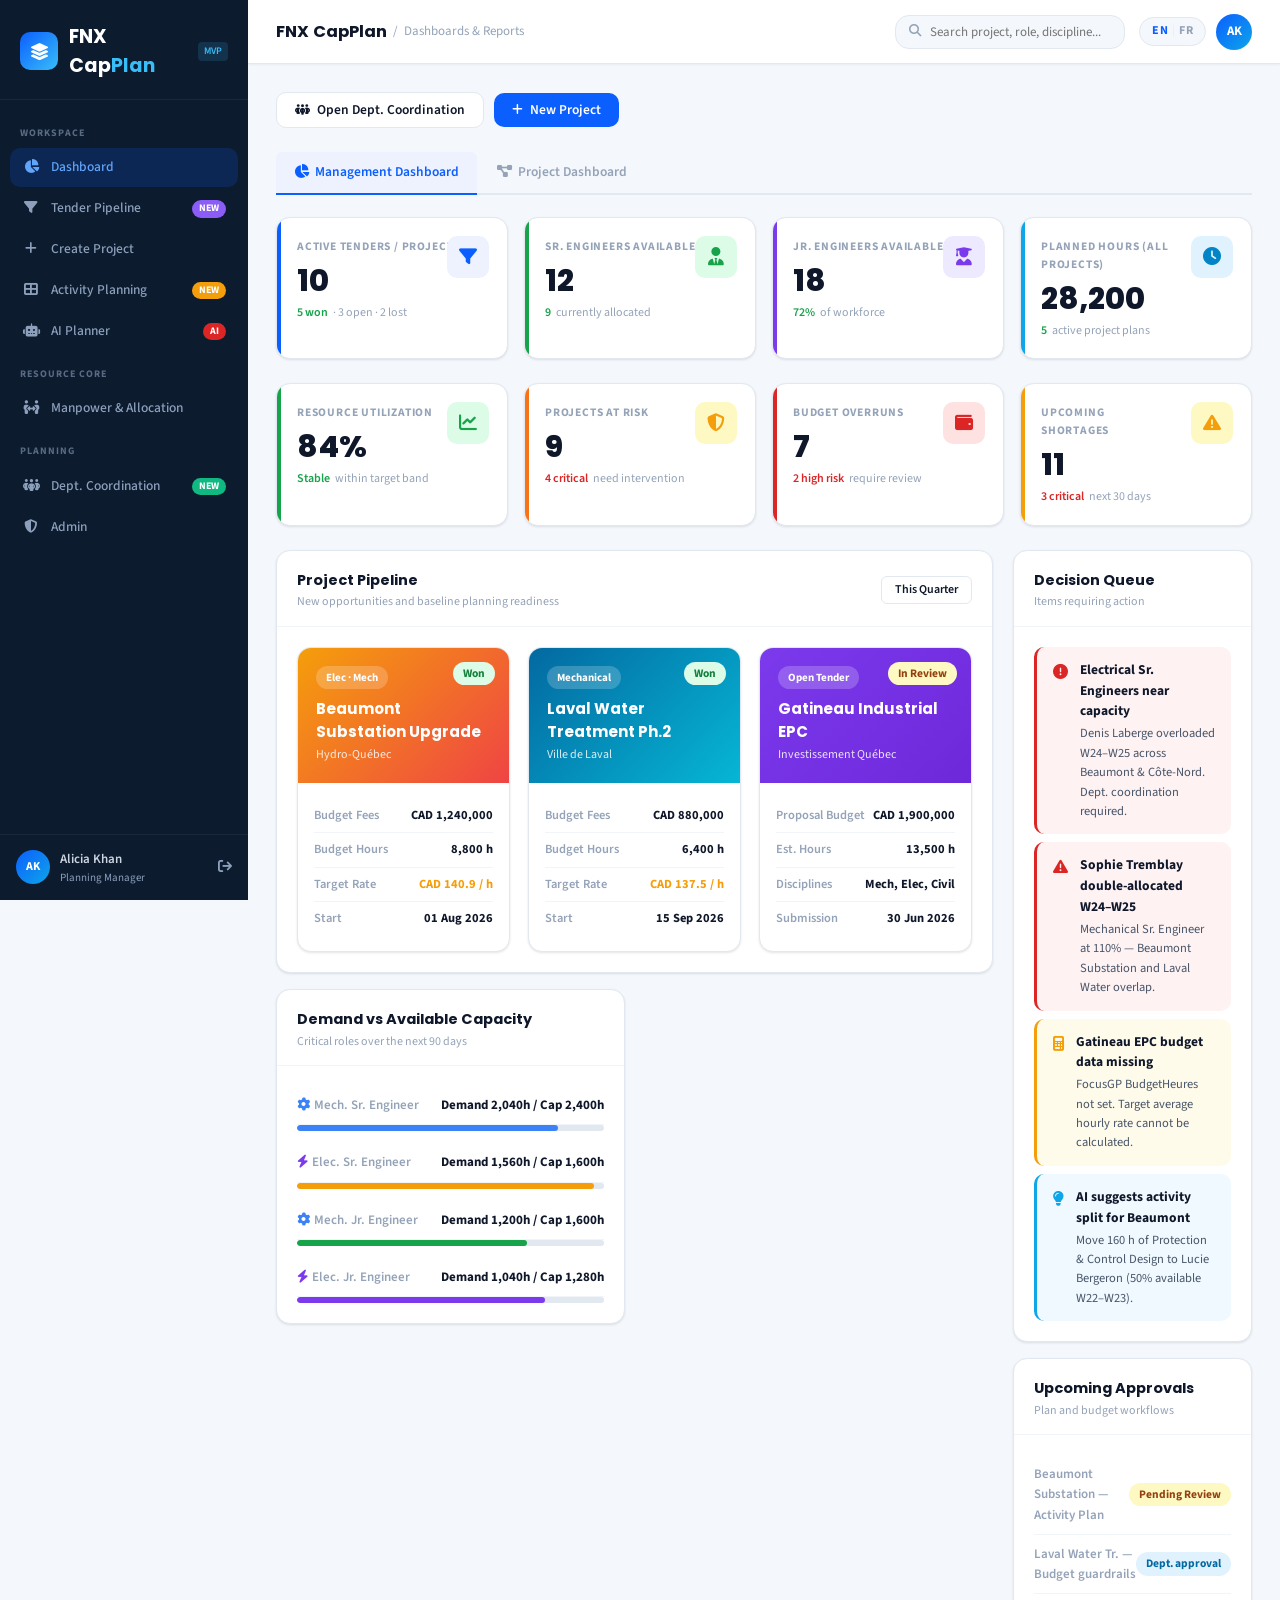
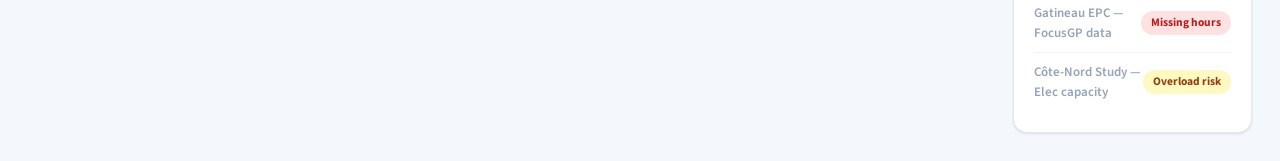
==== commit bac6beac: "flow" ====
--- a/app.html
+++ b/app.html
@@ -1,4 +1,4 @@
-﻿<!doctype html>
+<!doctype html>
 <html lang="en">
   <head>
     <meta charset="UTF-8" />
@@ -16,7 +16,7 @@
         <div class="sidebar-logo">
           <div class="logo-icon"><i class="fa-solid fa-layer-group"></i></div>
           <div>
-            <div class="logo-text">Cap<span>Plan</span></div>
+            <div class="logo-text">FNX Cap<span>Plan</span></div>
           </div>
           <span class="version">MVP</span>
         </div>
@@ -28,7 +28,7 @@
           <div
             class="nav-item active"
             data-screen="dashboard"
-            data-title="CapPlan"
+            data-title="FNX CapPlan"
             data-subtitle="Dashboards &amp; Reports"
           >
             <span class="nav-icon"><i class="fa-solid fa-chart-pie"></i></span>
@@ -87,40 +87,20 @@
           </div>
           <div
             class="nav-item"
-            data-screen="resources"
-            data-title="Resource Master"
-            data-subtitle="Unified manpower and discipline registry"
-          >
-            <span class="nav-icon"><i class="fa-solid fa-cubes"></i></span>
-            <span class="nav-label" data-i18n="nav-resources">Resources</span>
-          </div>
-          <div
-            class="nav-item"
-            data-screen="manpower"
-            data-title="Manpower Master"
-            data-subtitle="Workforce and skill capacity"
+            data-screen="allocation"
+            data-title="Manpower & Allocation"
+            data-subtitle="People, capacity, and conflict resolution in one view"
           >
             <span class="nav-icon"
-              ><i class="fa-solid fa-helmet-safety"></i
+              ><i class="fa-solid fa-people-arrows-left-right"></i
             ></span>
-            <span class="nav-label" data-i18n="nav-manpower">Manpower</span>
+            <span class="nav-label" data-i18n="nav-allocation"
+              >Manpower & Allocation</span
+            >
           </div>
 
           <div class="nav-section-label" data-i18n="nav-section-planning">
             Planning
-          </div>
-          <div
-            class="nav-item"
-            data-screen="calendar"
-            data-title="Capacity Calendar"
-            data-subtitle="6-month allocation and shortage view"
-          >
-            <span class="nav-icon"
-              ><i class="fa-solid fa-calendar-days"></i
-            ></span>
-            <span class="nav-label" data-i18n="nav-calendar"
-              >Capacity Calendar</span
-            >
           </div>
           <div
             class="nav-item"
@@ -138,17 +118,6 @@
           </div>
           <div
             class="nav-item"
-            data-screen="allocation"
-            data-title="Resource Allocation"
-            data-subtitle="Resolve conflicts and assign actual resources"
-          >
-            <span class="nav-icon"
-              ><i class="fa-solid fa-people-arrows-left-right"></i
-            ></span>
-            <span class="nav-label" data-i18n="nav-allocation">Allocation</span>
-          </div>
-          <div
-            class="nav-item"
             data-screen="admin"
             data-title="Admin Settings"
             data-subtitle="Roles, permissions and workflow policy"
@@ -175,7 +144,7 @@
       <main class="main-content">
         <header class="topbar">
           <div class="topbar-breadcrumb">
-            <span class="page-title" id="page-title">CapPlan</span>
+            <span class="page-title" id="page-title">FNX CapPlan</span>
             <span class="breadcrumb-sep" id="breadcrumb-sep">/</span>
             <span class="breadcrumb-sub" id="page-subtitle"
               >Dashboards &amp; Reports</span
@@ -183,12 +152,15 @@
           </div>
           <div class="topbar-search">
             <i class="fa-solid fa-magnifying-glass"></i>
-            <input type="text" placeholder="Search project, role, discipline..." />
+            <input
+              type="text"
+              placeholder="Search project, role, discipline..."
+            />
           </div>
           <div
             class="region-pill"
             id="region-pill-trigger"
-            style="display:none"
+            style="display: none"
           >
             <div class="region-dropdown" id="region-dropdown">
               <div
@@ -286,9 +258,11 @@
           <section class="screen active" id="dashboard">
             <div class="page-header" style="padding-bottom: 0">
               <div class="page-header-actions">
-                <button class="btn btn-outline" data-goto="calendar">
-                  <i class="fa-solid fa-calendar"></i>
-                  <span data-i18n="btn-open-calendar">Open Calendar</span>
+                <button class="btn btn-outline" data-goto="dept-coordination">
+                  <i class="fa-solid fa-people-group"></i>
+                  <span data-i18n="btn-open-calendar"
+                    >Open Dept. Coordination</span
+                  >
                 </button>
                 <button class="btn btn-primary" data-goto="create-project">
                   <i class="fa-solid fa-plus"></i>
@@ -668,63 +642,6 @@
                               class="progress-fill"
                               style="width: 81%; background: #7c3aed"
                             ></div>
-                          </div>
-                        </div>
-                      </div>
-
-                      <div class="card">
-                        <div class="card-header">
-                          <div>
-                            <div
-                              class="card-title"
-                              data-i18n="card-regional-load"
-                            >
-                              Regional Load
-                            </div>
-                            <div
-                              class="card-subtitle"
-                              data-i18n="sub-regional-load"
-                            >
-                              Utilization heat by region
-                            </div>
-                          </div>
-                        </div>
-                        <div class="card-body">
-                          <div class="stat-row">
-                            <span class="s-label">Canada</span
-                            ><span class="badge badge-danger"
-                              >91% utilized</span
-                            >
-                          </div>
-                          <div class="stat-row">
-                            <span class="s-label">India</span
-                            ><span class="badge badge-success"
-                              >74% utilized</span
-                            >
-                          </div>
-                          <div class="stat-row">
-                            <span class="s-label">USA</span
-                            ><span class="badge badge-warning"
-                              >86% utilized</span
-                            >
-                          </div>
-                          <div class="stat-row">
-                            <span class="s-label">Middle East</span
-                            ><span class="badge badge-primary"
-                              >69% utilized</span
-                            >
-                          </div>
-                          <div class="mt-16">
-                            <div class="mini-bar-chart">
-                              <div class="mini-bar" style="height: 40%"></div>
-                              <div class="mini-bar" style="height: 58%"></div>
-                              <div class="mini-bar" style="height: 68%"></div>
-                              <div class="mini-bar" style="height: 72%"></div>
-                              <div class="mini-bar" style="height: 83%"></div>
-                              <div class="mini-bar" style="height: 91%"></div>
-                              <div class="mini-bar" style="height: 76%"></div>
-                              <div class="mini-bar" style="height: 66%"></div>
-                            </div>
                           </div>
                         </div>
                       </div>
@@ -2092,19 +2009,20 @@
                 class="form-control"
                 style="width: 320px; font-size: 13px"
                 id="ap-project-select"
-                onchange="updateActivityGuardrails()"
               >
-                <option value="p1">
+                <option value="ap-proj1">
                   Beaumont Substation Upgrade — Hydro-Québec
                 </option>
-                <option value="p2">
+                <option value="ap-proj2">
                   Laval Water Treatment Phase 2 — Ville de Laval
                 </option>
-                <option value="p3">
+                <option value="ap-proj3">
                   Côte-Nord Transmission Line Study — TransÉnergie
                 </option>
-                <option value="p4">Montréal-Nord HVAC Retrofit — STM</option>
-                <option value="p5">
+                <option value="ap-proj4">
+                  Montréal-Nord HVAC Retrofit — STM
+                </option>
+                <option value="ap-proj5">
                   Jonquière Pipeline Integrity — Gaz Métro
                 </option>
               </select>
@@ -2115,6 +2033,30 @@
 
             <!-- FocusGP Guardrails Banner -->
             <div class="guardrails-banner" id="ap-guardrails">
+              <div
+                class="guardrail-item guardrail-rate"
+                style="flex: 1 1 320px; min-width: 320px"
+              >
+                <div class="gr-icon" style="background: #ecfdf5">
+                  <i
+                    class="fa-solid fa-arrow-right-arrow-left"
+                    style="color: #059669"
+                  ></i>
+                </div>
+                <div>
+                  <div class="gr-label">
+                    PhaseOffre → PhaseProjet carry-over
+                  </div>
+                  <div
+                    class="gr-value"
+                    id="handoff-summary"
+                    style="font-size: 12px; line-height: 1.4; color: #065f46"
+                  >
+                    Shared rate and hour carry-over from proposal to project
+                    planning.
+                  </div>
+                </div>
+              </div>
               <div class="guardrail-item">
                 <div class="gr-icon" style="background: #eff6ff">
                   <i
@@ -2738,7 +2680,7 @@
               <div class="kpi-card">
                 <div class="kpi-accent" style="background: #ef4444"></div>
                 <div class="kpi-label">Overloaded</div>
-                <div class="kpi-value">4</div>
+                <div class="kpi-value" id="coord-overloaded-count">4</div>
                 <div class="kpi-sub">
                   <span class="trend-down">Over 100% capacity</span>
                 </div>
@@ -2749,7 +2691,7 @@
               <div class="kpi-card">
                 <div class="kpi-accent" style="background: #6366f1"></div>
                 <div class="kpi-label">Coordination Gaps</div>
-                <div class="kpi-value">3</div>
+                <div class="kpi-value" id="coord-gap-count">3</div>
                 <div class="kpi-sub">
                   <span class="trend-down">Needs alignment</span>
                 </div>
@@ -3822,7 +3764,6 @@
                         <td>CAD 720,000</td>
                         <td>Higher headcount offsets shorter work week</td>
                       </tr>
-
                     </tbody>
                   </table>
                 </div>
@@ -4014,7 +3955,6 @@
                     <td>CAD 65/hr</td>
                     <td><span class="badge badge-success">Active</span></td>
                   </tr>
-
                 </tbody>
               </table>
             </div>
@@ -5467,9 +5407,10 @@
                   font-size: 12px;
                   font-weight: 700;
                 "
+                id="allocation-overload-chip"
               >
-                <i class="fa-solid fa-triangle-exclamation"></i> 3 Critical
-                Conflicts
+                <i class="fa-solid fa-triangle-exclamation"></i> 3 Overloaded
+                Resources
               </div>
               <div
                 style="
@@ -5484,8 +5425,9 @@
                   font-size: 12px;
                   font-weight: 700;
                 "
+                id="allocation-conflict-chip"
               >
-                <i class="fa-solid fa-battery-full"></i> 1 Overbooked Resource
+                <i class="fa-solid fa-battery-full"></i> 120% Peak Overload
               </div>
               <div
                 style="
@@ -6294,7 +6236,7 @@
                         border-radius: 4px;
                         font-weight: 600;
                       "
-                      >Ph 1: Foundation (Jul)</span
+                      >PhaseOffre (Jul)</span
                     >
                     <span
                       style="
@@ -6305,29 +6247,7 @@
                         border-radius: 4px;
                         font-weight: 600;
                       "
-                      >Ph 2: Structure (Aug–Sep)</span
-                    >
-                    <span
-                      style="
-                        font-size: 12px;
-                        padding: 4px 10px;
-                        background: #fef3c7;
-                        color: #92400e;
-                        border-radius: 4px;
-                        font-weight: 600;
-                      "
-                      >Ph 3: Electrical (Sep–Nov)</span
-                    >
-                    <span
-                      style="
-                        font-size: 12px;
-                        padding: 4px 10px;
-                        background: #fdf4ff;
-                        color: #6b21a8;
-                        border-radius: 4px;
-                        font-weight: 600;
-                      "
-                      >Ph 4: Commissioning (Oct–Dec)</span
+                      >PhaseProjet (Aug–Dec)</span
                     >
                   </div>
                 </div>
@@ -6343,7 +6263,7 @@
                             text-align: center;
                           "
                         >
-                          Ph 1 — Foundation<br /><span
+                          PhaseOffre<br /><span
                             style="font-weight: 400; font-size: 11px"
                             >Jul 2026</span
                           >
@@ -6355,33 +6275,9 @@
                             text-align: center;
                           "
                         >
-                          Ph 2 — Structure<br /><span
+                          PhaseProjet<br /><span
                             style="font-weight: 400; font-size: 11px"
-                            >Aug–Sep 2026</span
-                          >
-                        </th>
-                        <th
-                          style="
-                            background: #fef3c7;
-                            color: #92400e;
-                            text-align: center;
-                          "
-                        >
-                          Ph 3 — Electrical<br /><span
-                            style="font-weight: 400; font-size: 11px"
-                            >Sep–Nov 2026</span
-                          >
-                        </th>
-                        <th
-                          style="
-                            background: #fdf4ff;
-                            color: #6b21a8;
-                            text-align: center;
-                          "
-                        >
-                          Ph 4 — Commissioning<br /><span
-                            style="font-weight: 400; font-size: 11px"
-                            >Oct–Dec 2026</span
+                            >Aug–Dec 2026</span
                           >
                         </th>
                         <th>Total Days</th>
@@ -6413,15 +6309,7 @@
                           <span class="badge badge-primary">Active · 22d</span>
                         </td>
                         <td style="text-align: center">
-                          <span class="badge badge-primary">Active · 45d</span>
-                        </td>
-                        <td style="text-align: center">
-                          <span class="badge badge-primary">Active · 35d</span>
-                        </td>
-                        <td
-                          style="text-align: center; color: var(--text-muted)"
-                        >
-                          —
+                          <span class="badge badge-primary">Active · 80d</span>
                         </td>
                         <td><strong>102 days</strong></td>
                       </tr>
@@ -6434,15 +6322,7 @@
                           <span class="badge badge-primary">Active · 22d</span>
                         </td>
                         <td style="text-align: center">
-                          <span class="badge badge-primary">Active · 45d</span>
-                        </td>
-                        <td style="text-align: center">
-                          <span class="badge badge-success">Active · 20d</span>
-                        </td>
-                        <td
-                          style="text-align: center; color: var(--text-muted)"
-                        >
-                          —
+                          <span class="badge badge-primary">Active · 65d</span>
                         </td>
                         <td><strong>87 days</strong></td>
                       </tr>
@@ -6527,144 +6407,6 @@
                         <td style="color: #dc2626">
                           <strong>0 / 152d needed</strong>
                         </td>
-                      </tr>
-                      <tr>
-                        <td
-                          colspan="6"
-                          style="
-                            padding: 6px 14px;
-                            background: #f1f5f9;
-                            font-size: 11px;
-                            font-weight: 800;
-                            text-transform: uppercase;
-                            color: var(--text-muted);
-                            letter-spacing: 0.5px;
-                          "
-                        >
-                          Vehicles
-                        </td>
-                      </tr>
-                      <tr>
-                        <td>
-                          <div class="fw-700">Crane CR-014</div>
-                          <div class="fs-12 text-muted">50T Crane</div>
-                        </td>
-                        <td
-                          style="
-                            text-align: center;
-                            background: #eff6ff;
-                            color: var(--text-muted);
-                          "
-                        >
-                          —
-                        </td>
-                        <td style="text-align: center">
-                          <span class="badge badge-primary">Active · 47d</span>
-                        </td>
-                        <td
-                          style="text-align: center; color: var(--text-muted)"
-                        >
-                          —
-                        </td>
-                        <td
-                          style="text-align: center; color: var(--text-muted)"
-                        >
-                          —
-                        </td>
-                        <td><strong>47 days</strong></td>
-                      </tr>
-                      <tr>
-                        <td>
-                          <div class="fw-700">Flatbed TK-022</div>
-                          <div class="fs-12 text-muted">Truck</div>
-                        </td>
-                        <td style="text-align: center; background: #eff6ff">
-                          <span class="badge badge-success">Active · 22d</span>
-                        </td>
-                        <td
-                          style="text-align: center; color: var(--text-muted)"
-                        >
-                          —
-                        </td>
-                        <td
-                          style="text-align: center; color: var(--text-muted)"
-                        >
-                          —
-                        </td>
-                        <td
-                          style="text-align: center; color: var(--text-muted)"
-                        >
-                          —
-                        </td>
-                        <td><strong>22 days</strong></td>
-                      </tr>
-                      <tr>
-                        <td
-                          colspan="6"
-                          style="
-                            padding: 6px 14px;
-                            background: #f1f5f9;
-                            font-size: 11px;
-                            font-weight: 800;
-                            text-transform: uppercase;
-                            color: var(--text-muted);
-                            letter-spacing: 0.5px;
-                          "
-                        >
-                          Equipment
-                        </td>
-                      </tr>
-                      <tr>
-                        <td>
-                          <div class="fw-700">Generator GN-003</div>
-                          <div class="fs-12 text-muted">50kVA Generator</div>
-                        </td>
-                        <td style="text-align: center; background: #eff6ff">
-                          <span class="badge badge-success">Active · 22d</span>
-                        </td>
-                        <td style="text-align: center">
-                          <span class="badge badge-success">Active · 61d</span>
-                        </td>
-                        <td
-                          style="text-align: center; color: var(--text-muted)"
-                        >
-                          —
-                        </td>
-                        <td
-                          style="text-align: center; color: var(--text-muted)"
-                        >
-                          —
-                        </td>
-                        <td><strong>83 days</strong></td>
-                      </tr>
-                      <tr>
-                        <td>
-                          <div class="fw-700">Solar Test Kit TS-011</div>
-                          <div class="fs-12 text-muted">Testing Equipment</div>
-                        </td>
-                        <td
-                          style="
-                            text-align: center;
-                            background: #eff6ff;
-                            color: var(--text-muted);
-                          "
-                        >
-                          —
-                        </td>
-                        <td
-                          style="text-align: center; color: var(--text-muted)"
-                        >
-                          —
-                        </td>
-                        <td
-                          style="text-align: center; color: var(--text-muted)"
-                        >
-                          —
-                        </td>
-                        <td style="text-align: center">
-                          <span class="badge badge-primary">Active · 55d</span>
-                        </td>
-                        <td><strong>55 days</strong></td>
                       </tr>
                     </tbody>
                   </table>
@@ -7044,7 +6786,7 @@
                         color: var(--text-primary);
                       "
                     >
-                      6 issues detected
+                      4 issues detected
                     </div>
                     <div style="font-size: 12px; color: var(--text-muted)">
                       All conflicts must be resolved or acknowledged before the
@@ -7054,7 +6796,7 @@
                   <button
                     class="btn btn-outline"
                     style="font-size: 12px"
-                    data-toast="Auto-resolving conflicts where possible — 2 resolved, 4 require manual action"
+                    data-toast="Auto-resolving conflicts where possible — 2 resolved, 2 require manual action"
                   >
                     <i class="fa-solid fa-wand-magic-sparkles"></i> Auto-Resolve
                     All
@@ -7160,182 +6902,6 @@
                     </div>
                   </div>
 
-                  <!-- Conflict 2: Vehicle unavailable -->
-                  <div
-                    style="
-                      background: #fff;
-                      border: 1px solid #fca5a5;
-                      border-left: 4px solid #dc2626;
-                      border-radius: var(--r-md);
-                      padding: 16px;
-                    "
-                  >
-                    <div
-                      style="display: flex; align-items: flex-start; gap: 12px"
-                    >
-                      <div
-                        style="
-                          width: 38px;
-                          height: 38px;
-                          border-radius: 50%;
-                          background: #fee2e2;
-                          display: flex;
-                          align-items: center;
-                          justify-content: center;
-                          flex-shrink: 0;
-                        "
-                      >
-                        <i class="fa-solid fa-truck" style="color: #dc2626"></i>
-                      </div>
-                      <div style="flex: 1">
-                        <div
-                          style="
-                            display: flex;
-                            align-items: center;
-                            gap: 8px;
-                            margin-bottom: 5px;
-                            flex-wrap: wrap;
-                          "
-                        >
-                          <strong style="font-size: 14px"
-                            >Vehicle unavailable on required dates</strong
-                          >
-                          <span class="badge badge-danger">Critical</span>
-                        </div>
-                        <p
-                          style="
-                            font-size: 13px;
-                            color: var(--text-secondary);
-                            margin: 0 0 10px;
-                            line-height: 1.5;
-                          "
-                        >
-                          Crane <strong>CR-009</strong> is already committed to
-                          Wind Service Pack project Aug 1–20. North Ridge
-                          requires crane coverage Aug 10–18 — an 8-day overlap
-                          that blocks structural work.
-                        </p>
-                        <div style="display: flex; gap: 8px; flex-wrap: wrap">
-                          <button
-                            class="btn-xs btn-primary"
-                            onclick="
-                              showToast(
-                                'External crane rental request created for Aug 10–18 — CAD 14K estimated',
-                                'success',
-                              )
-                            "
-                          >
-                            Request Rental
-                          </button>
-                          <button
-                            class="btn-xs btn-outline"
-                            onclick="
-                              showToast(
-                                'Checking if CR-014 can cover the Aug overlap period…',
-                                'info',
-                              )
-                            "
-                          >
-                            Extend CR-014
-                          </button>
-                          <button
-                            class="btn-xs btn-outline"
-                            style="color: var(--text-muted)"
-                            onclick="showToast('Conflict acknowledged', 'info')"
-                          >
-                            Acknowledge
-                          </button>
-                        </div>
-                      </div>
-                    </div>
-                  </div>
-
-                  <!-- Conflict 3: Equipment assigned elsewhere -->
-                  <div
-                    style="
-                      background: #fff;
-                      border: 1px solid #fca5a5;
-                      border-left: 4px solid #dc2626;
-                      border-radius: var(--r-md);
-                      padding: 16px;
-                    "
-                  >
-                    <div
-                      style="display: flex; align-items: flex-start; gap: 12px"
-                    >
-                      <div
-                        style="
-                          width: 38px;
-                          height: 38px;
-                          border-radius: 50%;
-                          background: #fee2e2;
-                          display: flex;
-                          align-items: center;
-                          justify-content: center;
-                          flex-shrink: 0;
-                        "
-                      >
-                        <i
-                          class="fa-solid fa-screwdriver-wrench"
-                          style="color: #dc2626"
-                        ></i>
-                      </div>
-                      <div style="flex: 1">
-                        <div
-                          style="
-                            display: flex;
-                            align-items: center;
-                            gap: 8px;
-                            margin-bottom: 5px;
-                            flex-wrap: wrap;
-                          "
-                        >
-                          <strong style="font-size: 14px"
-                            >Equipment double-assigned to two projects</strong
-                          >
-                          <span class="badge badge-danger">Critical</span>
-                        </div>
-                        <p
-                          style="
-                            font-size: 13px;
-                            color: var(--text-secondary);
-                            margin: 0 0 10px;
-                            line-height: 1.5;
-                          "
-                        >
-                          Excavator <strong>EX-001</strong> (CAT 320) is
-                          assigned to East Loop Pipeline Foundation and also
-                          requested for North Ridge 5MW Foundation Jul 1–Aug 31.
-                          Only one unit exists.
-                        </p>
-                        <div style="display: flex; gap: 8px; flex-wrap: wrap">
-                          <button
-                            class="btn-xs btn-primary"
-                            onclick="
-                              showToast(
-                                'EX-001 kept for East Loop — EX-002 (JCB 3CX) assigned to North Ridge instead',
-                                'success',
-                              )
-                            "
-                          >
-                            Use EX-002 for North Ridge
-                          </button>
-                          <button
-                            class="btn-xs btn-outline"
-                            onclick="
-                              showToast(
-                                'Rental request for CAT 320 created for Jul–Aug',
-                                'info',
-                              )
-                            "
-                          >
-                            Rent External
-                          </button>
-                        </div>
-                      </div>
-                    </div>
-                  </div>
-
                   <!-- Conflict 4: Overbooked resource -->
                   <div
                     style="
@@ -7485,18 +7051,19 @@
                             line-height: 1.5;
                           "
                         >
-                          North Ridge 5MW requires an
-                          <strong>OSHA-certified Safety Officer</strong> for all
-                          phases (Jul–Nov). No available safety officer in the
-                          Alberta region holds this certification. This is a
-                          compliance requirement — work cannot start without it.
+                          North Ridge 5MW requires a
+                          <strong>P.Eng certified Electrical Engineer</strong>
+                          for PhaseProjet (Aug–Dec). No available engineer in
+                          the region holds this specific certification. This is
+                          a compliance requirement — work cannot start without
+                          it.
                         </p>
                         <div style="display: flex; gap: 8px; flex-wrap: wrap">
                           <button
                             class="btn-xs btn-primary"
                             onclick="
                               showToast(
-                                'HR notified to source OSHA-certified Safety Officer',
+                                'HR notified to source P.Eng certified Engineer',
                                 'success',
                               )
                             "
@@ -7507,7 +7074,7 @@
                             class="btn-xs btn-outline"
                             onclick="
                               showToast(
-                                'Searching subcontractor database for OSHA-certified SO…',
+                                'Searching subcontractor database for P.Eng certified Engineer…',
                                 'info',
                               )
                             "
@@ -7587,8 +7154,8 @@
                           conflicts, AI estimates
                           <strong>North Ridge 5MW</strong> has only a
                           <strong>68% probability</strong> of completing by Dec
-                          31, 2026. The Foundation phase (Jul) is at highest
-                          risk due to Safety Officer gap and supervisor
+                          31, 2026. The PhaseOffre phase (Jul) is at highest
+                          risk due to P.Eng Engineer gap and Sr. Engineer
                           overallocation. Recommended buffer: +30 days.
                         </p>
                         <div style="display: flex; gap: 8px; flex-wrap: wrap">
@@ -8698,6 +8265,6 @@
     </div>
 
     <div class="toast-container" id="toast-container"></div>
-    <script src="app.js"></script>
+    <script src="app.js?v=20260612"></script>
   </body>
 </html>
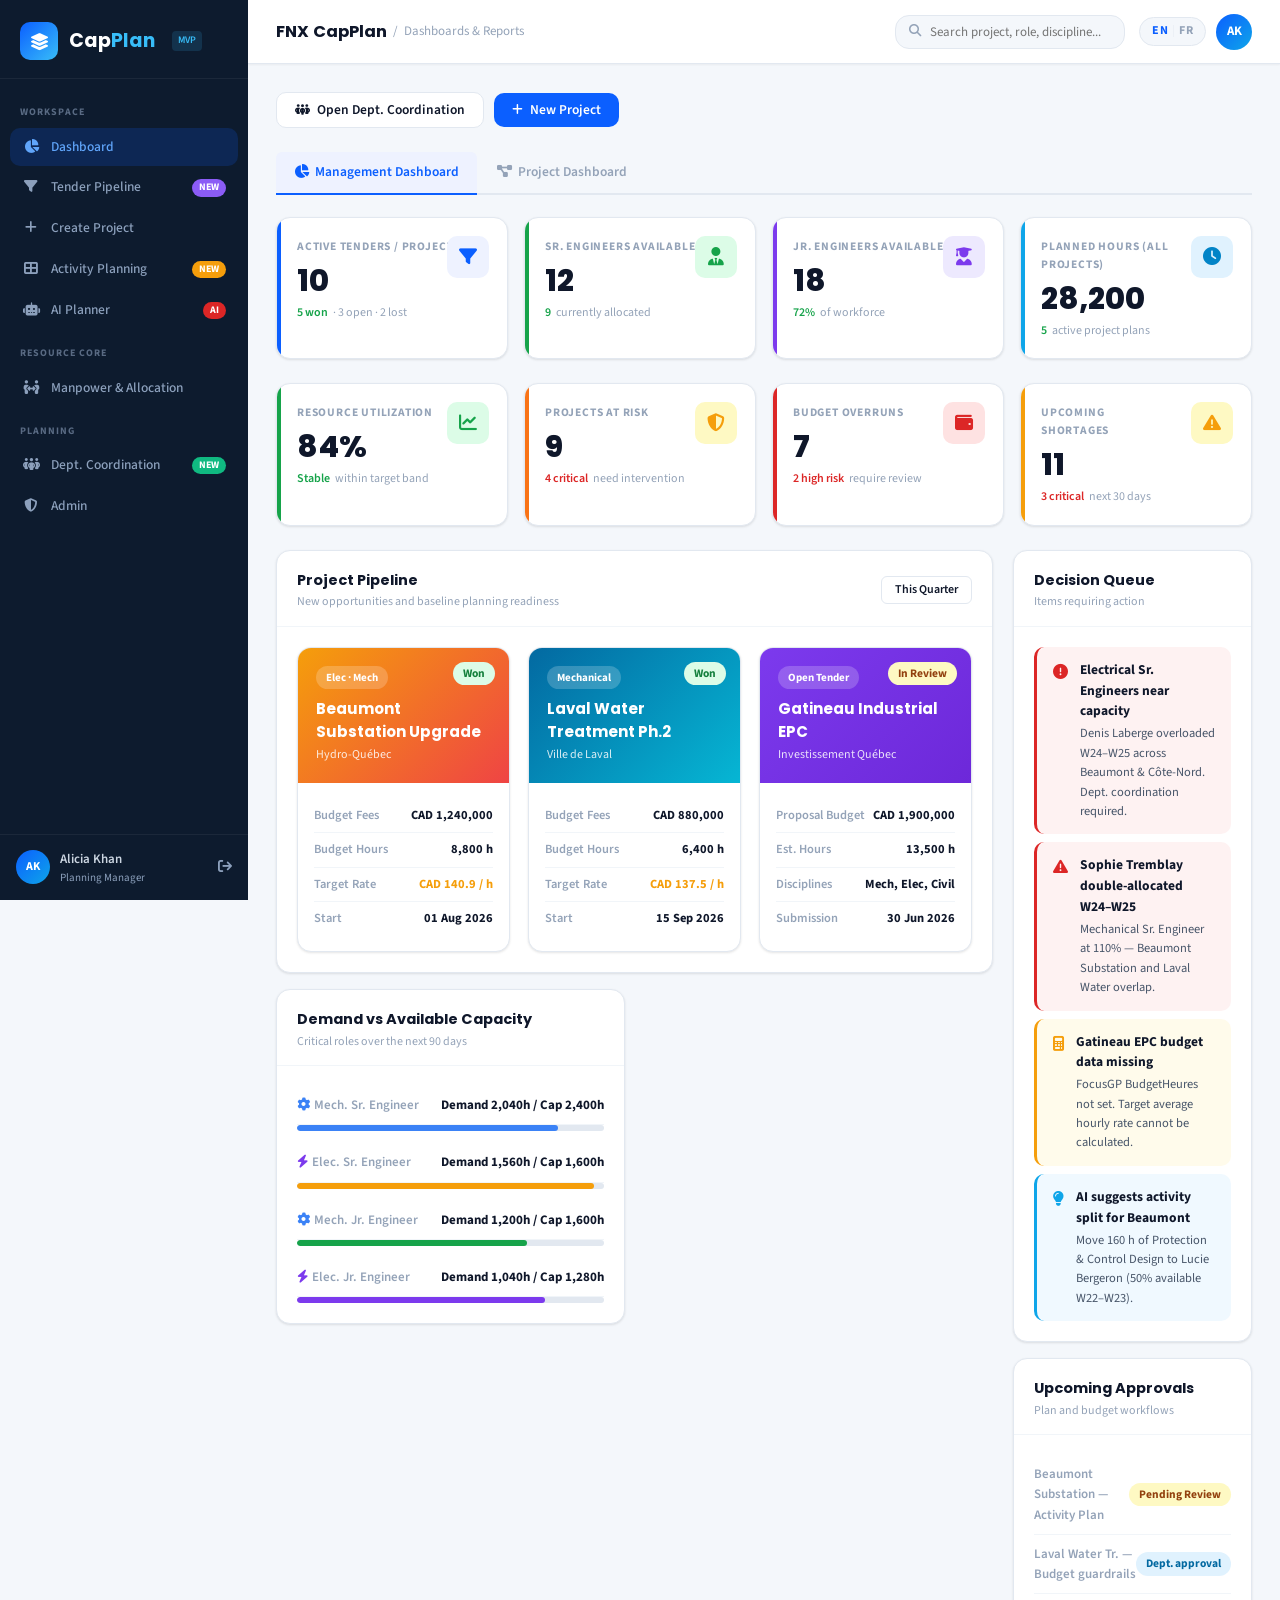
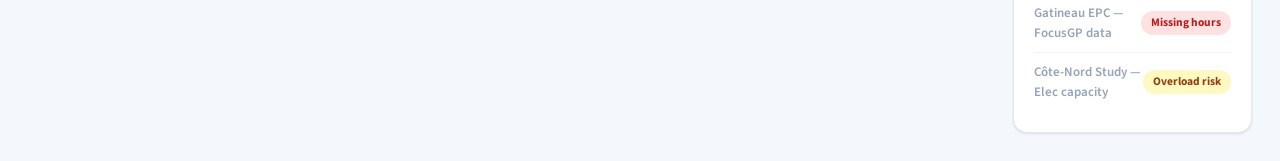
==== commit bacd4ae7: "fixes" ====
--- a/app.html
+++ b/app.html
@@ -1,4 +1,4 @@
-<!doctype html>
+﻿<!doctype html>
 <html lang="en">
   <head>
     <meta charset="UTF-8" />
@@ -16,7 +16,7 @@
         <div class="sidebar-logo">
           <div class="logo-icon"><i class="fa-solid fa-layer-group"></i></div>
           <div>
-            <div class="logo-text">FNX Cap<span>Plan</span></div>
+            <div class="logo-text">Cap<span>Plan</span></div>
           </div>
           <span class="version">MVP</span>
         </div>
